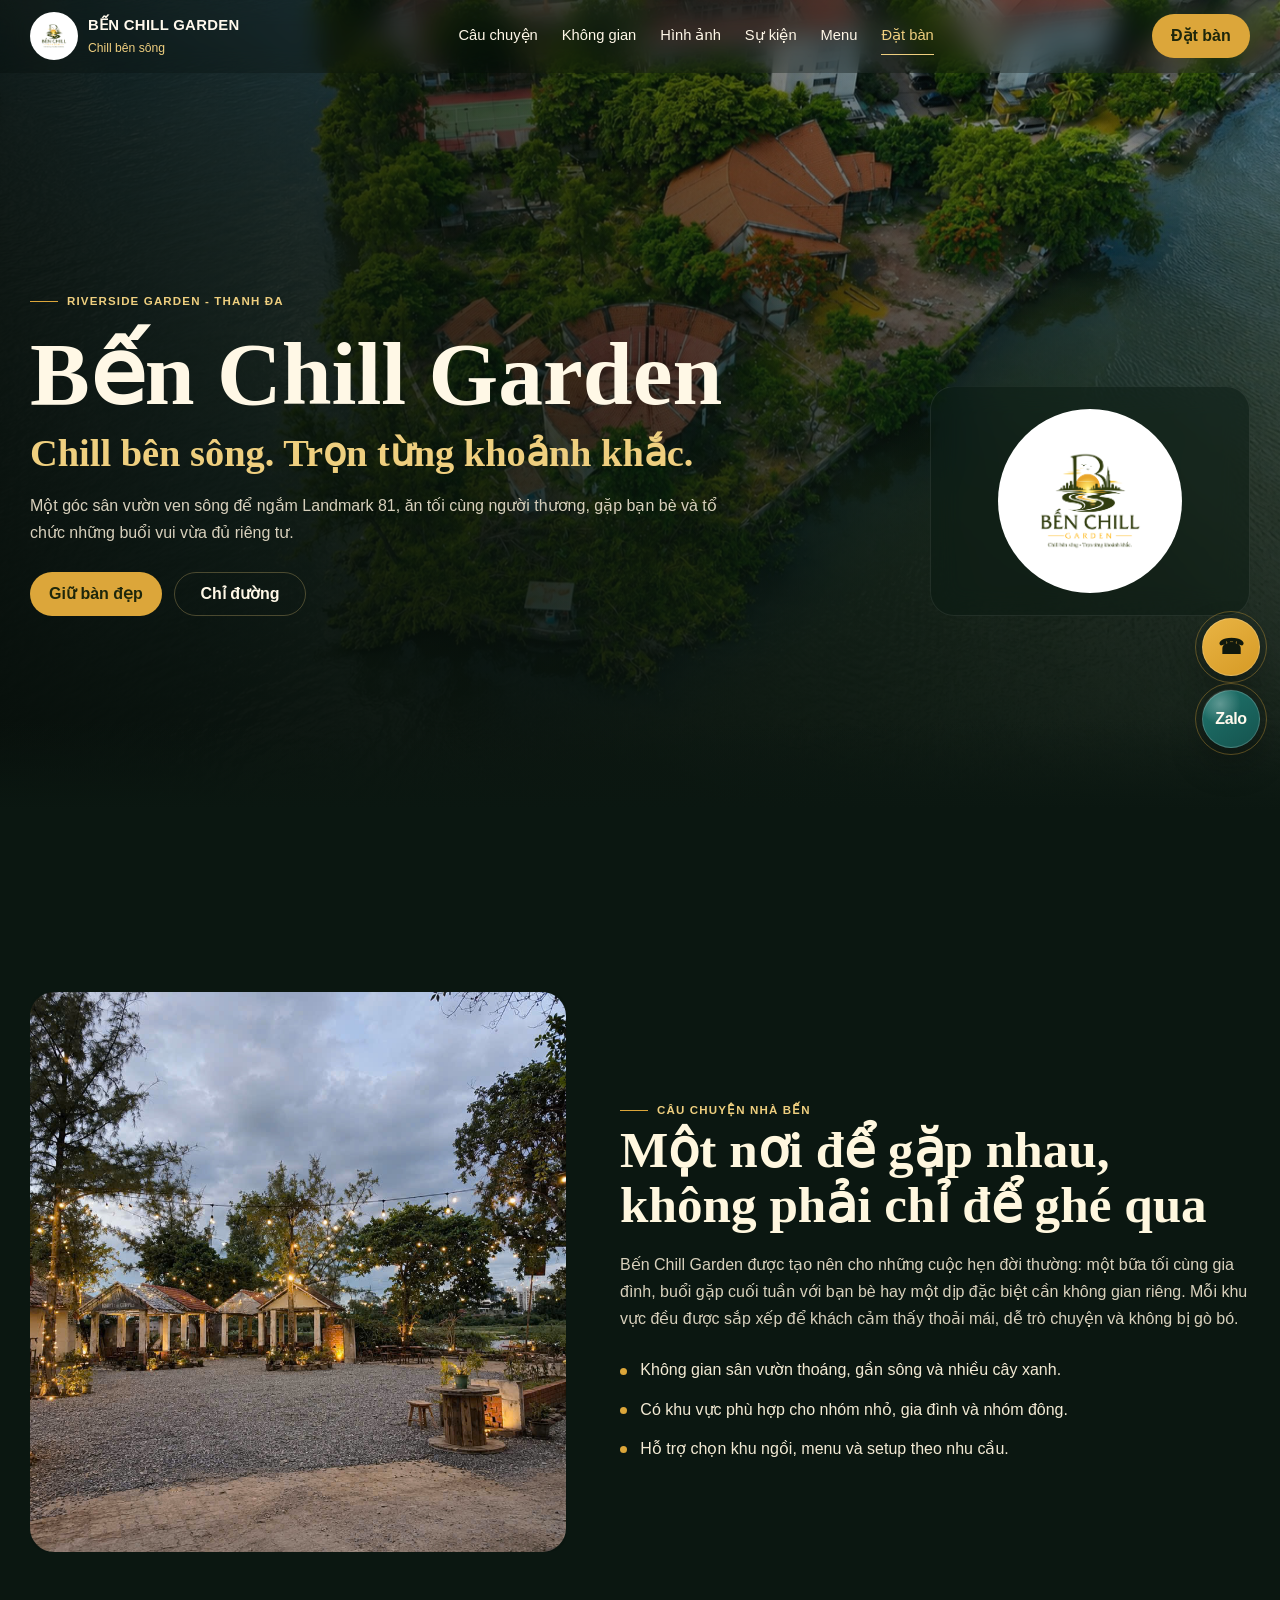
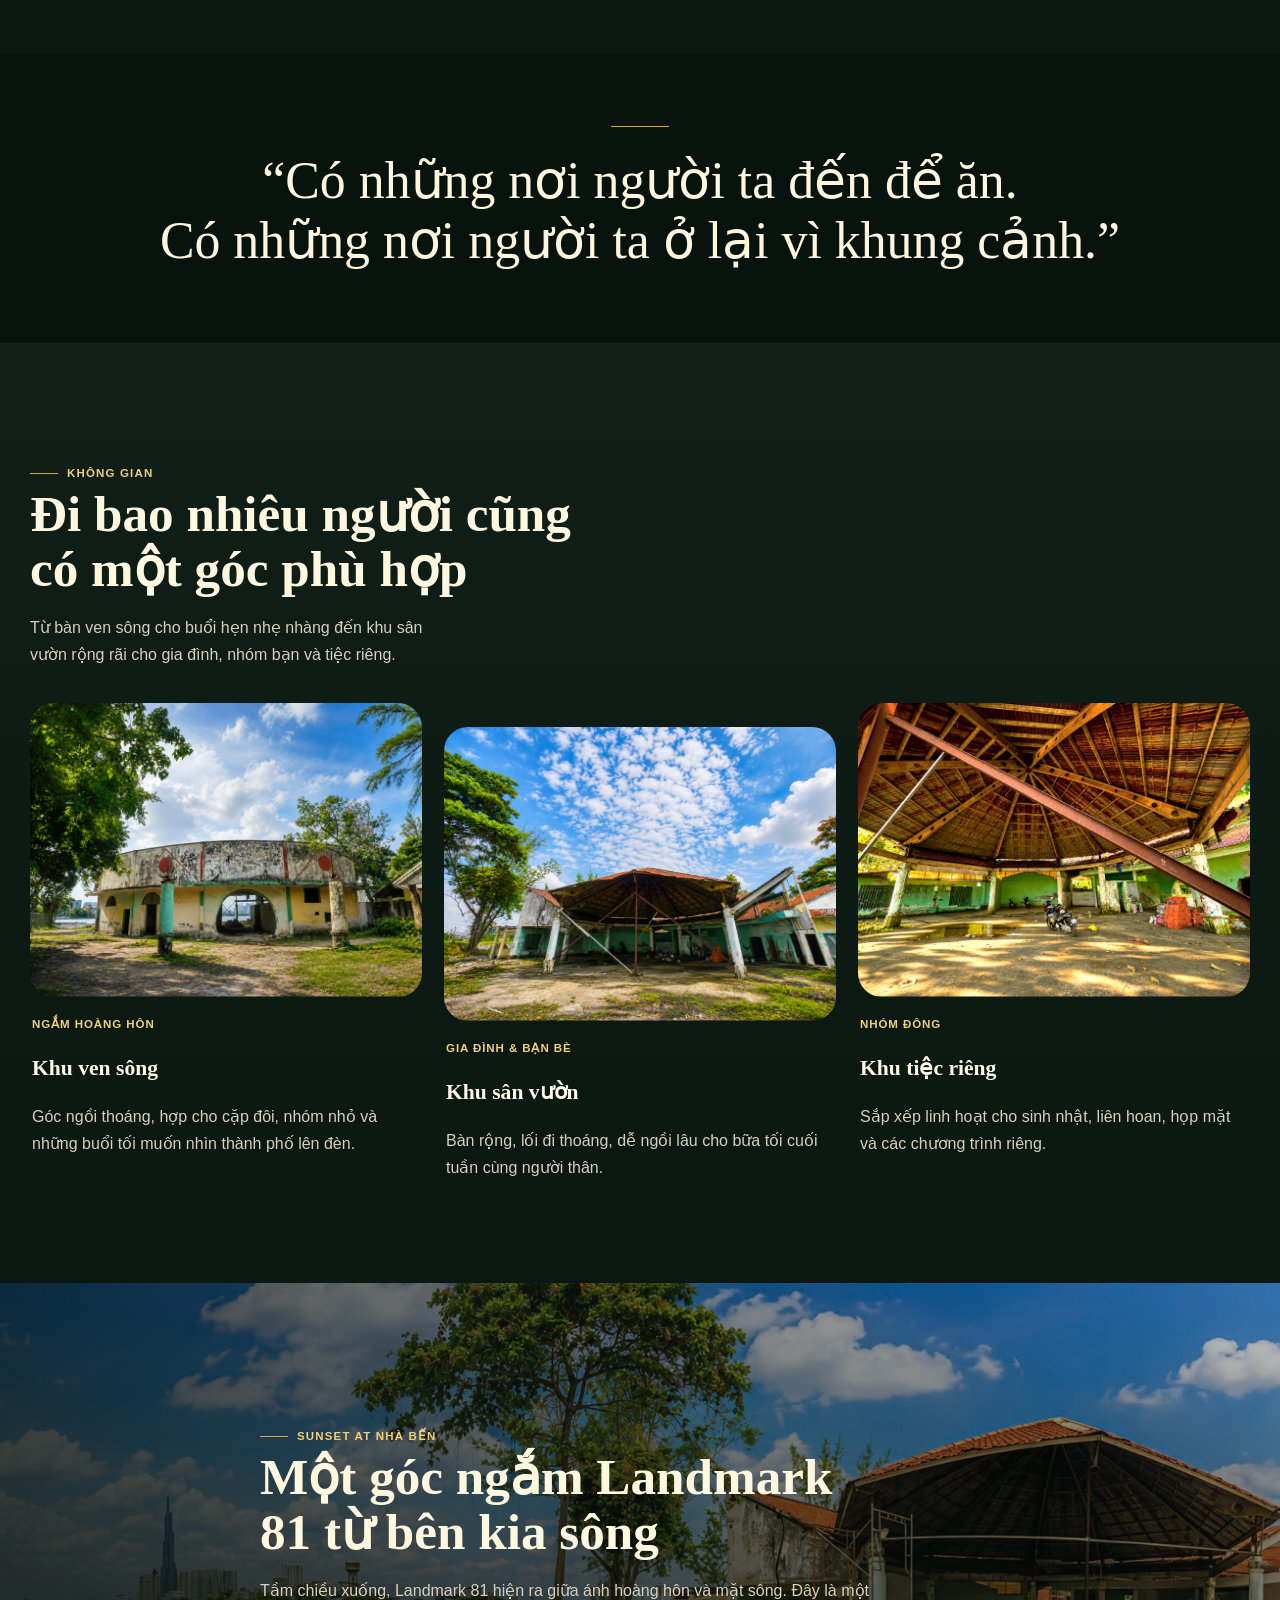
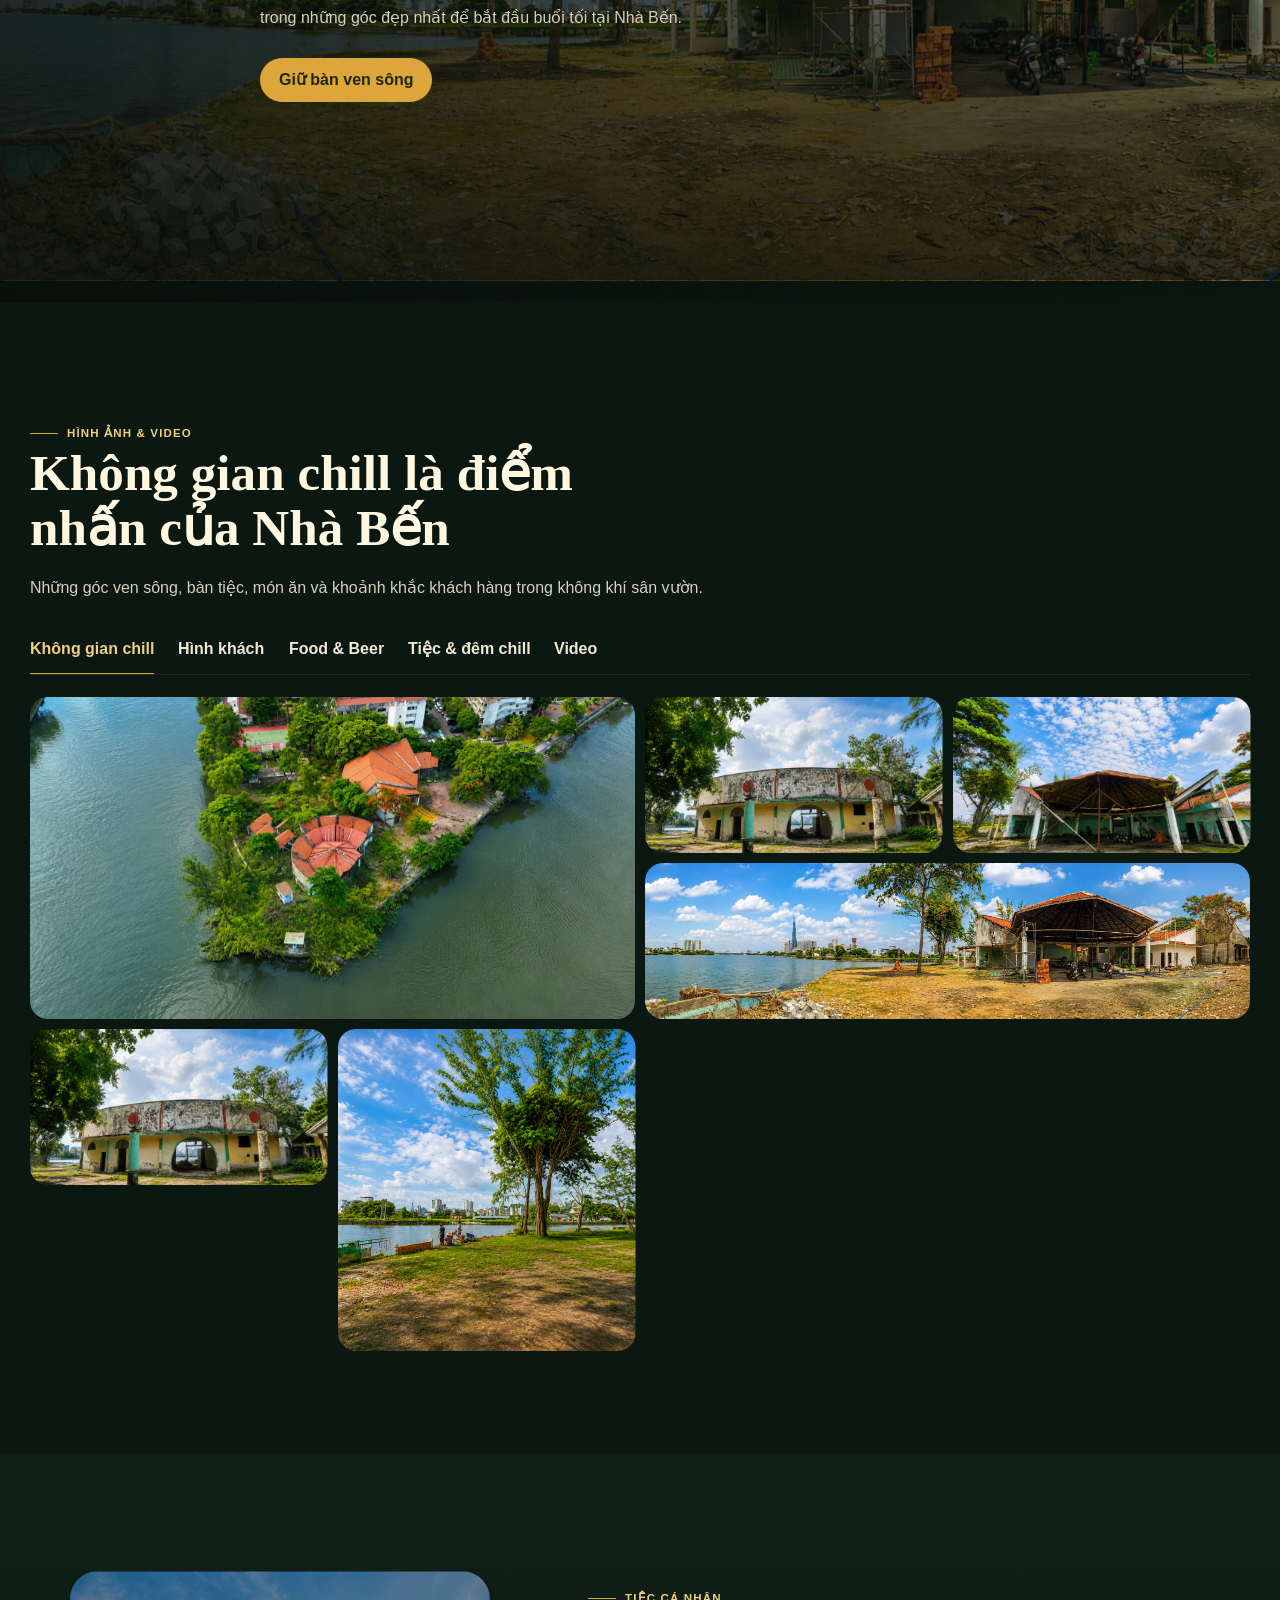
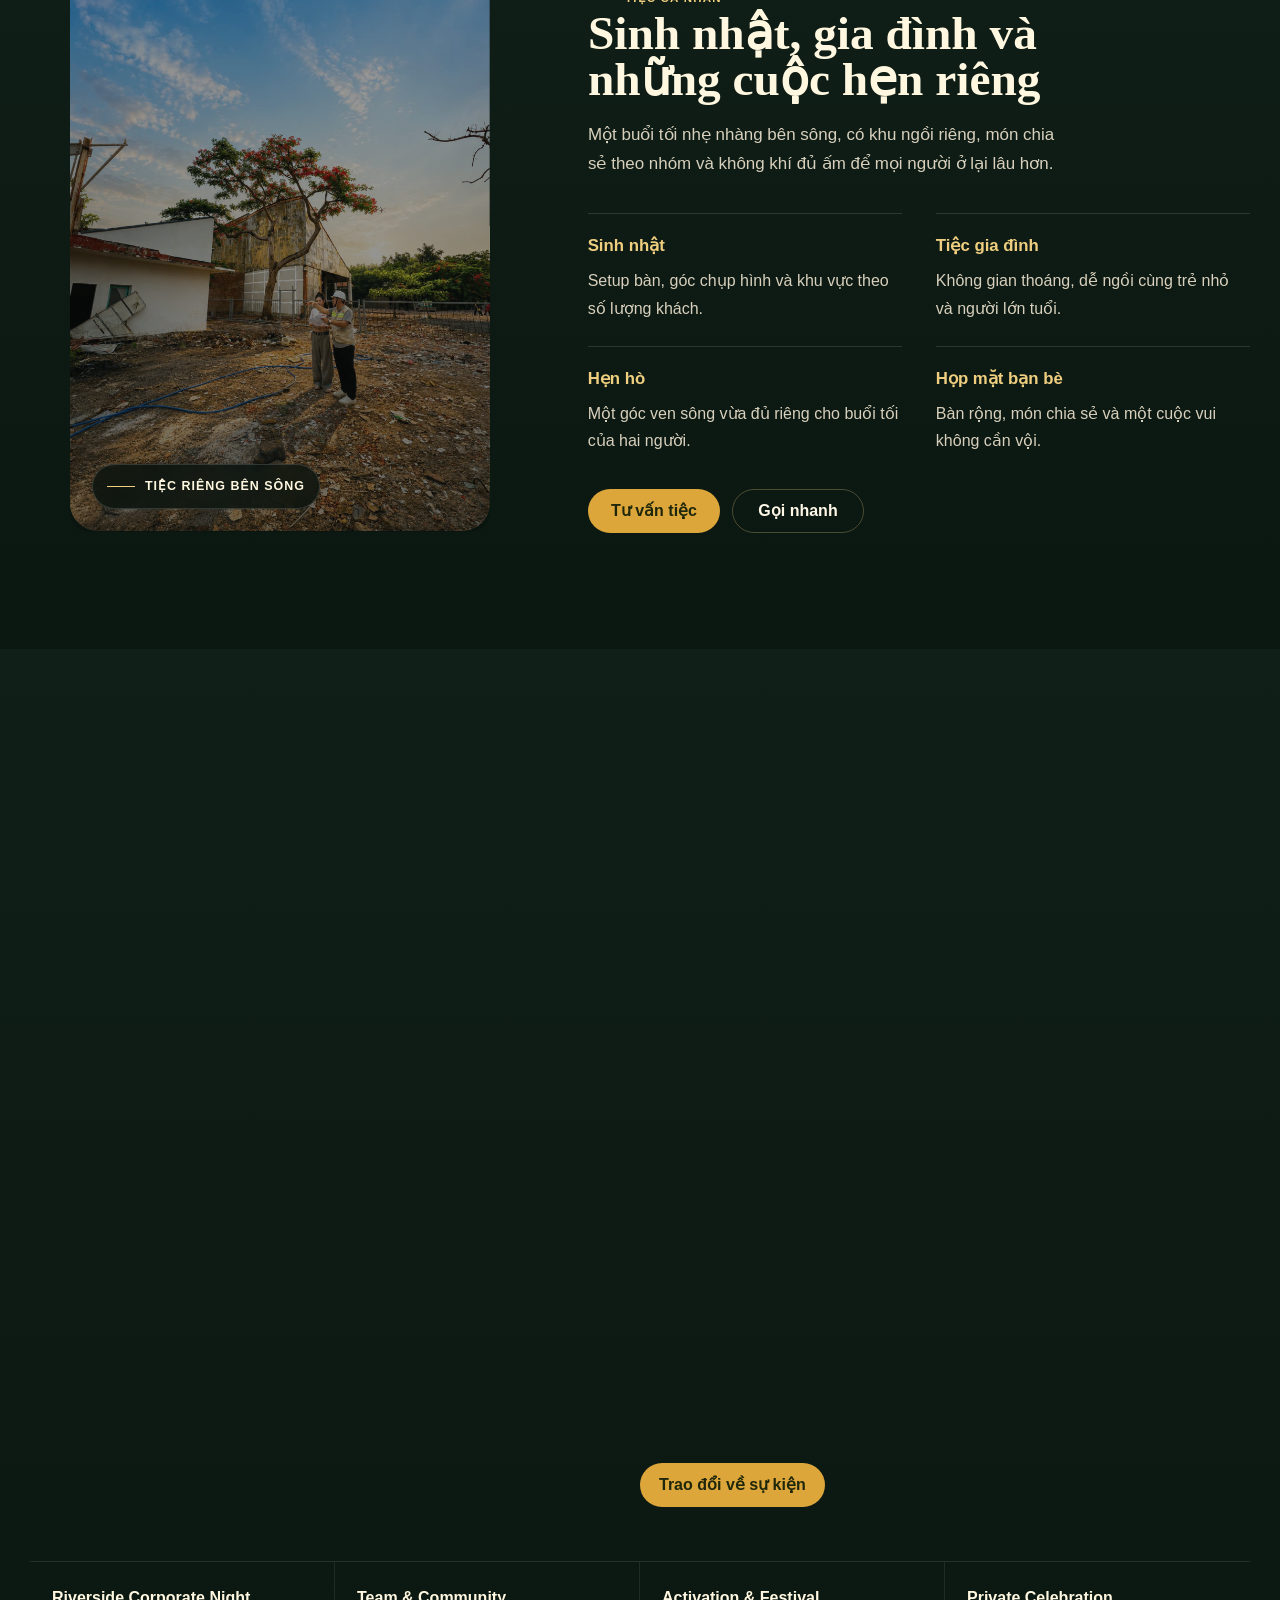
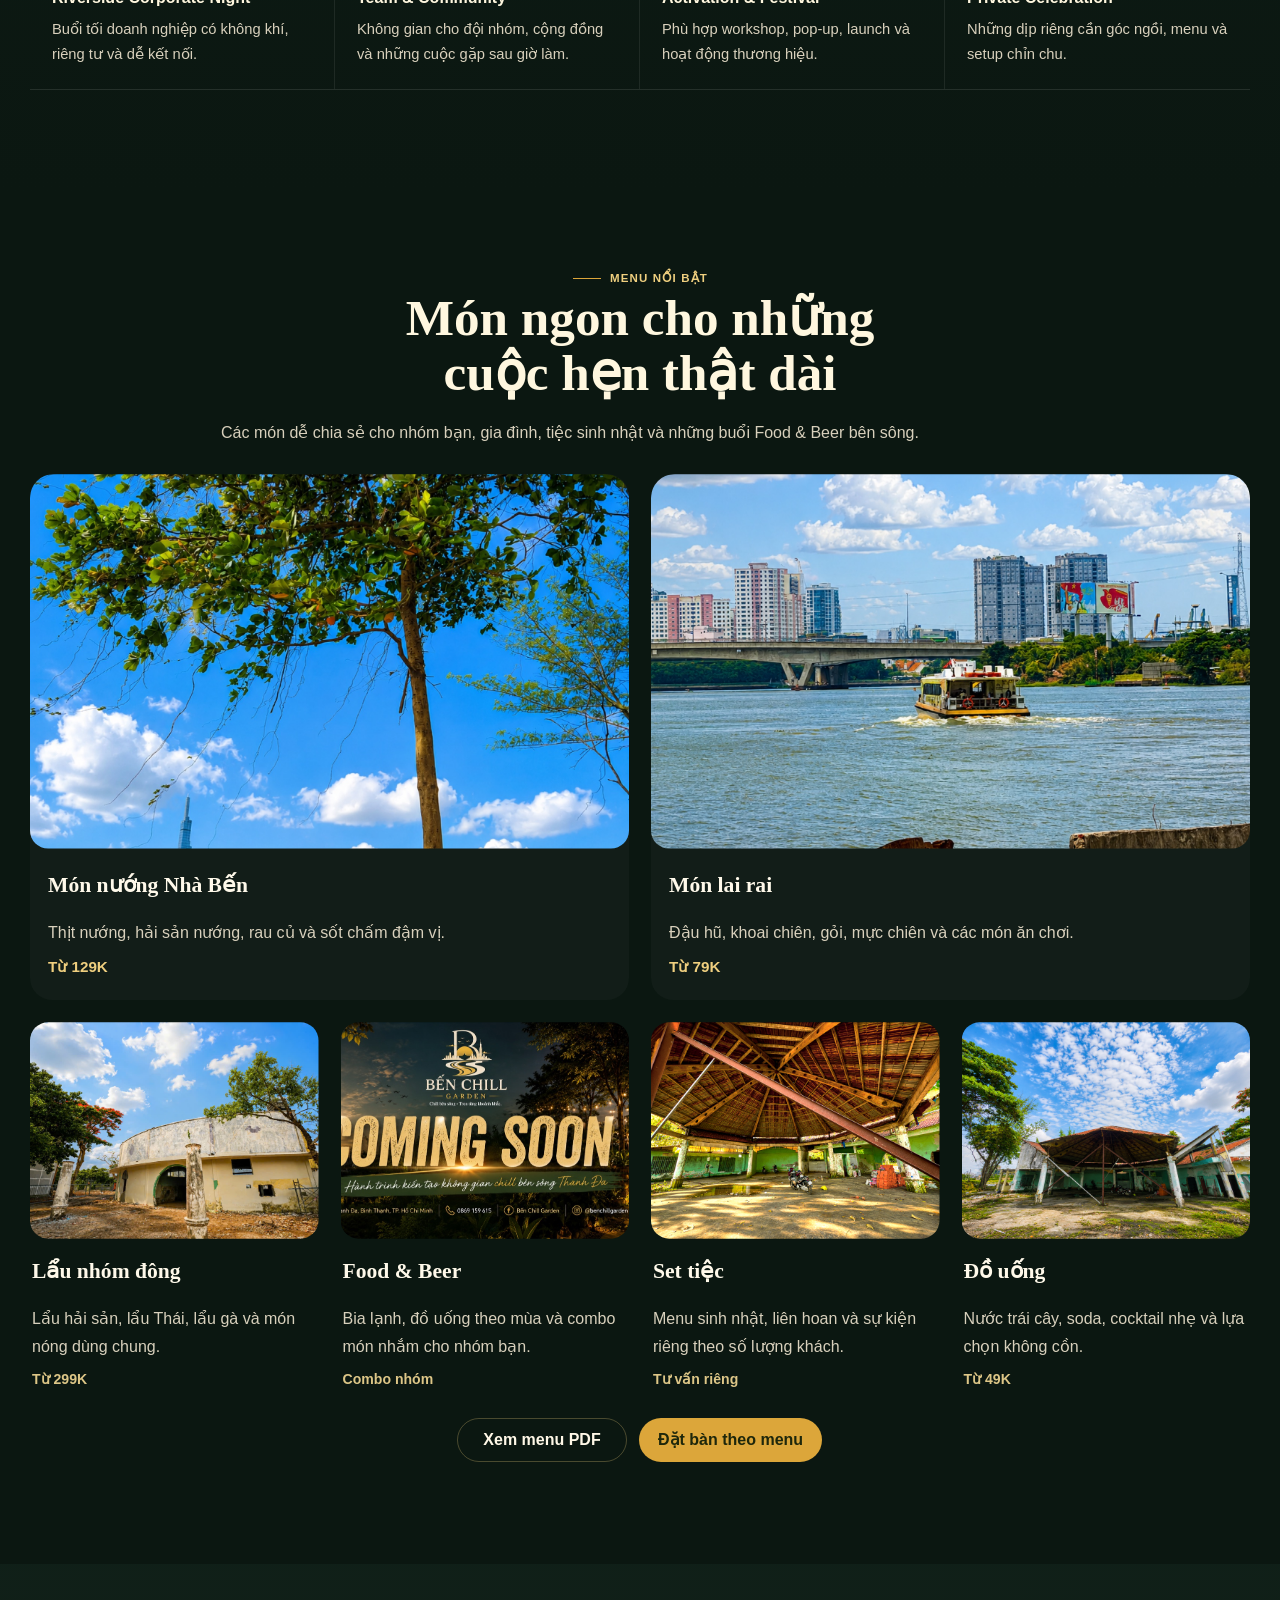
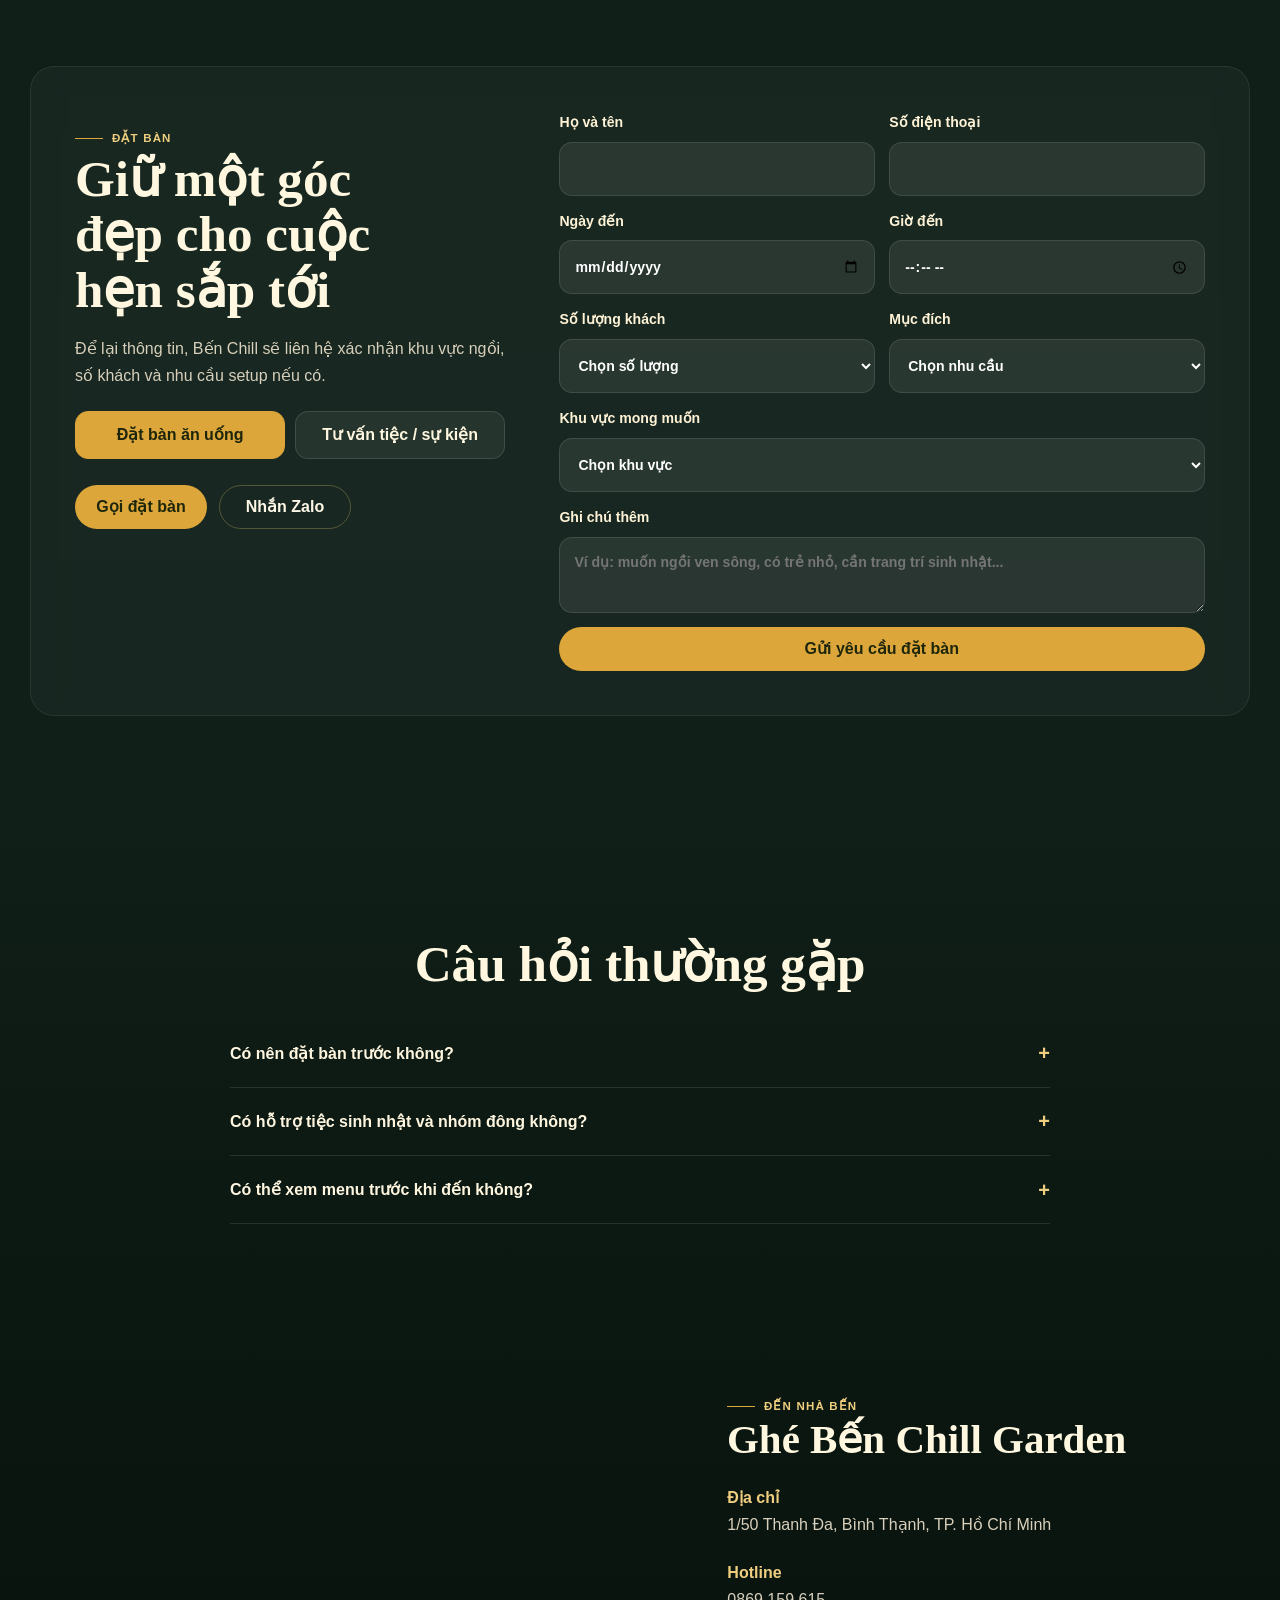
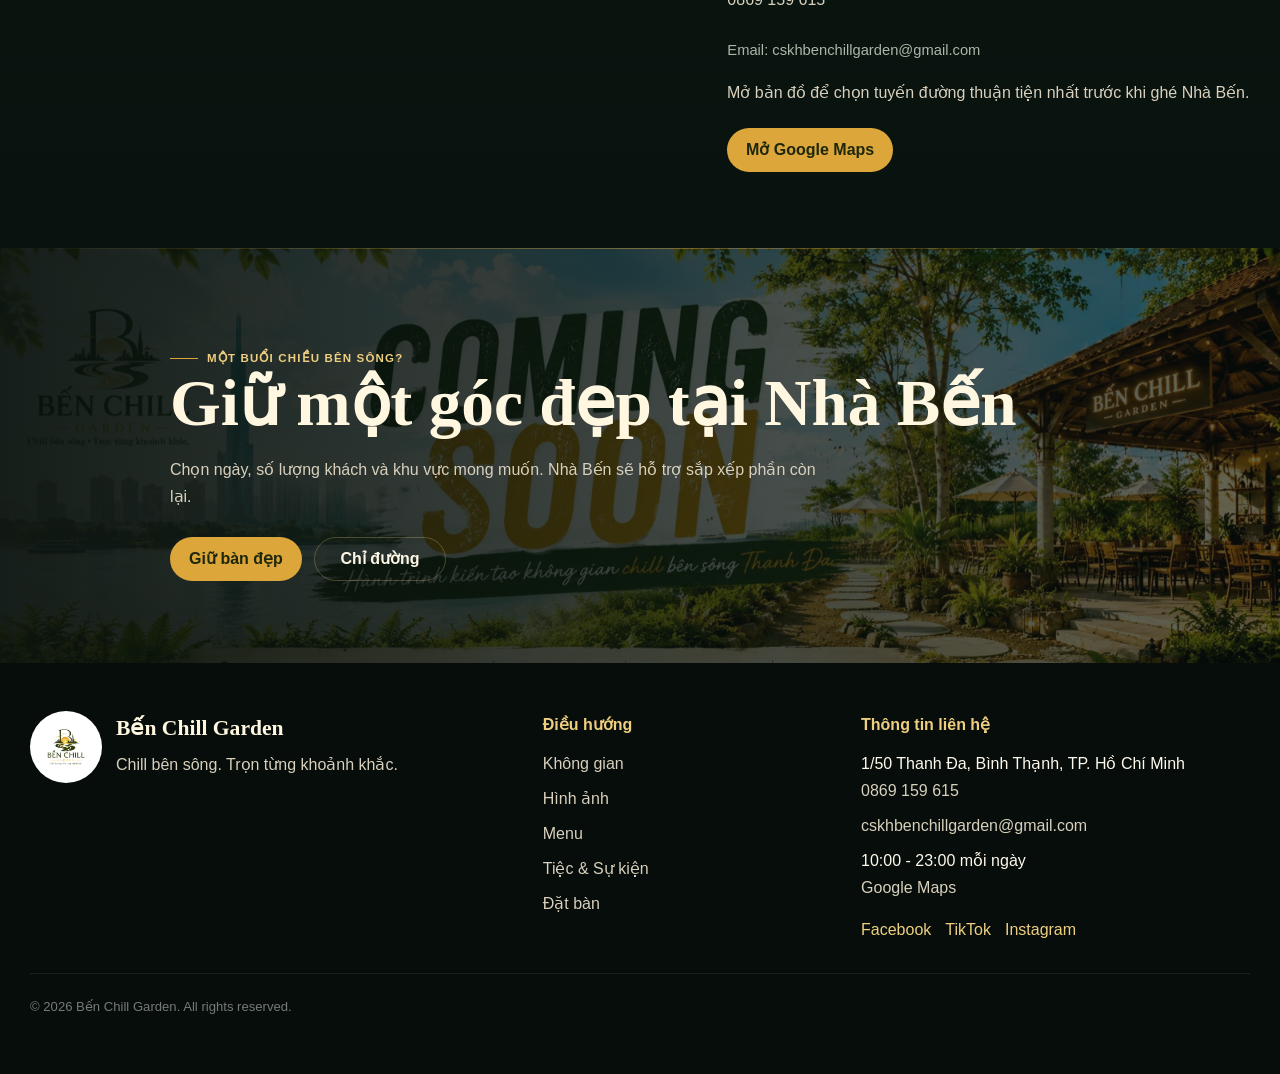
==== index.html @ bf1e0270 "Update index.html" ====
<!DOCTYPE html>
<html lang="vi">
<head>
  <meta charset="UTF-8" />
  <meta name="viewport" content="width=device-width, initial-scale=1.0" />
  <meta name="description" content="Bến Chill Garden - không gian sân vườn ven sông tại Thanh Đa, phù hợp hẹn hò, gia đình, sinh nhật, liên hoan và sự kiện riêng." />
  <title>Bến Chill Garden | Chill bên sông tại Thanh Đa</title>
  <link rel="icon" href="./ben-chill-logo.png" />
  <style>
    :root{
      --bg:#0c1712;--soft:#13241b;--deep:#08100c;--card:#17291f;--card2:#102018;
      --text:#fff9ec;--muted:#d8d0bc;--green:#243609;--gold:#e7ad32;--gold2:#f4d37a;
      --line:rgba(255,255,255,.14);--line2:rgba(244,211,122,.26);
      --shadow:0 18px 48px rgba(0,0,0,.24);--r-lg:24px;--r-md:18px;--r-sm:14px;--max:1180px
    }
    *{box-sizing:border-box}html{scroll-behavior:smooth}body{margin:0;background:var(--bg);color:var(--text);font-family:Arial,"Helvetica Neue",sans-serif;line-height:1.62;overflow-x:hidden;padding-bottom:0}
    img,video{display:block;max-width:100%;object-fit:cover}a{color:inherit;text-decoration:none}button,input,select,textarea{font:inherit}.container{width:min(var(--max),calc(100% - 40px));margin:auto}section{scroll-margin-top:88px}
    a:focus-visible,button:focus-visible,input:focus-visible,select:focus-visible,textarea:focus-visible,summary:focus-visible{outline:2px solid var(--gold2);outline-offset:3px}
    .nav{position:fixed;inset:0 0 auto;z-index:20;background:rgba(8,16,12,.42);backdrop-filter:blur(12px);border-bottom:1px solid transparent;transition:background .22s ease,border-color .22s ease,box-shadow .22s ease}
    .nav.scrolled{background:rgba(10,24,17,.9);border-color:rgba(255,255,255,.12);box-shadow:0 12px 34px rgba(0,0,0,.22)}
    .nav-inner{min-height:72px;display:grid;grid-template-columns:auto 1fr auto;align-items:center;gap:18px}.brand{display:flex;align-items:center;gap:10px;min-width:210px}.brand img{width:52px;height:52px;object-fit:contain;background:#fff;border-radius:50%;padding:4px}.brand strong,.brand small{display:block}.brand strong{text-transform:uppercase;letter-spacing:.02em;font-size:.93rem}.brand small{color:var(--gold2);font-size:.76rem}
    .links{display:flex;justify-content:center;gap:22px;font-size:.92rem}.links a{position:relative;color:#fff7e7;padding:8px 0}.links a:hover,.links a:focus-visible{color:var(--gold2)}.links a:after{content:"";position:absolute;left:0;right:0;bottom:2px;height:1px;background:var(--gold2);opacity:0;transform:scaleX(.5);transition:.18s}.links a:hover:after,.links a:focus-visible:after{opacity:1;transform:scaleX(1)}
    .actions{display:flex;align-items:center;gap:10px}.btn,.menu-btn{min-height:44px;border-radius:999px;border:1px solid transparent;padding:0 18px;display:inline-flex;align-items:center;justify-content:center;font-weight:800;cursor:pointer;transition:.18s}.btn:hover,.menu-btn:hover{transform:translateY(-1px)}.primary{background:var(--gold);color:#1e270b;box-shadow:0 10px 24px rgba(231,173,50,.18)}.secondary,.menu-btn{border-color:var(--line);background:rgba(255,255,255,.07);color:#fff8e7}.menu-btn{display:none}
    .hero{min-height:92vh;position:relative;display:grid;align-items:end;padding:132px 0 54px;isolation:isolate;overflow:hidden}.hero:before{content:"";position:absolute;inset:0;z-index:-2;background:linear-gradient(90deg,rgba(7,14,10,.9) 0%,rgba(7,14,10,.56) 44%,rgba(7,14,10,.2) 100%),linear-gradient(180deg,rgba(7,14,10,.14),rgba(12,23,18,.9)),url("./assets/hero-riverside.jpg") center/cover no-repeat}.hero:after{content:"";position:absolute;inset:auto 0 0;height:90px;background:linear-gradient(transparent,var(--bg));z-index:-1}
    .hero-grid{display:grid;grid-template-columns:minmax(0,1fr) 320px;gap:40px;align-items:end}.hero-copy{max-width:800px}.eyebrow{display:inline-flex;align-items:center;gap:9px;color:var(--gold2);font-size:.72rem;font-weight:900;letter-spacing:.1em;text-transform:uppercase}.eyebrow:before{content:"";width:28px;height:1px;background:var(--gold)}
    h1,h2{font-family:Georgia,"Times New Roman",serif;line-height:1.08;margin:0}h1{margin:14px 0 18px;color:#fff8e6}.brand-title{display:block;font-size:clamp(3rem,7vw,6.15rem)}.brand-message{display:block;margin-top:10px;max-width:720px;color:var(--gold2);font-size:clamp(1.45rem,3vw,2.9rem)}h2{margin:12px 0 18px;color:#fff7df;font-size:clamp(2rem,4vw,3.35rem)}h3{margin:0 0 8px;color:#fff9ea;font-size:1.2rem}.hero p,.lead,.copy p,.card p,.menu-card p,.booking p,.faq p,footer p,.event-feature p,.video-card p{color:var(--muted)}
    .hero p{max-width:620px}.hero-actions,.quick,.menu-actions{display:flex;flex-wrap:wrap;gap:12px;margin-top:26px}.hero-actions .btn,.quick .btn{min-width:132px}.hero-logo{border:1px solid var(--line);border-radius:var(--r-lg);background:rgba(10,27,18,.62);box-shadow:var(--shadow);backdrop-filter:blur(14px);padding:22px;display:grid;place-items:center}.hero-logo img{width:200px;height:200px;object-fit:contain;background:white;border-radius:50%;padding:10px}.scroll-cue{display:inline-flex;align-items:center;gap:8px;margin-top:32px;color:#f7e5b5;font-size:.82rem}.scroll-cue:after{content:"";width:8px;height:8px;border-right:1px solid currentColor;border-bottom:1px solid currentColor;transform:rotate(45deg);margin-top:-4px}
    .strip{border-block:1px solid var(--line);background:#0a130f}.strip-grid{display:grid;grid-template-columns:repeat(4,1fr)}.strip-grid div{min-height:88px;border-right:1px solid var(--line);display:grid;align-content:center;padding:16px 22px}.strip-grid div:first-child{border-left:1px solid var(--line)}.strip b{color:var(--gold2);font-size:.95rem}.strip span{display:block;color:var(--muted);font-size:.86rem;white-space:nowrap;overflow:hidden;text-overflow:ellipsis}
    .section{padding:92px 0}.soft{background:var(--soft)}.split,.booking-wrap,.contact-grid{display:grid;grid-template-columns:minmax(0,.92fr) minmax(0,1.08fr);gap:54px;align-items:center}.reverse{grid-template-columns:minmax(0,1.05fr) minmax(0,.95fr)}
    .main-photo,.event-img{width:100%;height:540px;border-radius:var(--r-lg);box-shadow:var(--shadow)}.image-stack{position:relative}.note{position:absolute;right:-24px;bottom:28px;width:min(340px,82%);border-radius:var(--r-md);background:#f7f1e2;color:#1f2b0a;padding:22px;box-shadow:0 16px 36px rgba(0,0,0,.2)}.note b{font-family:Georgia,"Times New Roman",serif;font-size:1.4rem}.note p{margin:8px 0 0;color:#3e432d;font-size:.93rem}
    .checks{display:grid;gap:12px;margin-top:24px}.checks span{border-left:3px solid var(--gold);padding-left:14px;color:#f3ead4}.head{max-width:840px;margin-bottom:34px}.center{text-align:center;margin-inline:auto}.center .eyebrow{justify-content:center}.grid{display:grid;grid-template-columns:repeat(3,1fr);gap:22px}.card,.menu-card{height:100%;display:flex;flex-direction:column;border:1px solid var(--line);border-radius:var(--r-lg);background:var(--card);overflow:hidden;transition:transform .18s ease,border-color .18s ease}.card:hover,.menu-card:hover{transform:translateY(-5px);border-color:rgba(244,211,122,.45)}.card img,.menu-card img{width:100%;aspect-ratio:4/3;height:auto}.card div,.menu-card div{padding:22px;display:flex;flex-direction:column;gap:8px;flex:1}.card p,.menu-card p{display:-webkit-box;-webkit-line-clamp:3;-webkit-box-orient:vertical;overflow:hidden;margin:0}
    .tag{align-self:flex-start;display:inline-flex;margin-bottom:2px;border:1px solid rgba(255,216,109,.26);border-radius:999px;padding:5px 9px;color:var(--gold2);background:rgba(255,216,109,.08);font-size:.72rem;font-weight:800}.menu-card strong{display:inline-flex;margin-top:auto;color:var(--gold2);font-size:1.02rem}
    .event-showcase{display:grid;grid-template-columns:1fr 1fr;gap:28px;align-items:stretch}.event-feature{position:relative;min-height:590px;border-radius:var(--r-lg);overflow:hidden;box-shadow:var(--shadow);background:var(--card)}.event-feature img{width:100%;height:100%}.event-copy{position:absolute;inset:auto 0 0;padding:34px;background:linear-gradient(transparent,rgba(6,13,9,.96));}.event-copy h2{font-size:clamp(2.05rem,3.6vw,3.8rem)}.event-options{display:grid;grid-template-columns:repeat(3,1fr);gap:14px}.event-tile{border:1px solid var(--line);border-radius:var(--r-md);background:rgba(255,255,255,.04);padding:18px}.event-tile b{color:var(--gold2);display:block;margin-bottom:8px}.event-tile p{margin:0;color:var(--muted);font-size:.92rem}
    .gallery-tabs{display:flex;gap:10px;flex-wrap:wrap;margin-bottom:22px}.tab-btn{border:1px solid var(--line);border-radius:999px;background:rgba(255,255,255,.06);color:#fff8e7;padding:10px 15px;font-weight:800;cursor:pointer;white-space:nowrap}.tab-btn.active{background:var(--gold);color:#1e270b;border-color:var(--gold)}.tab-panel{display:none}.tab-panel.active{display:block}.gallery{display:grid;grid-template-columns:1.15fr .75fr .75fr;grid-auto-rows:230px;gap:14px}.gallery img{width:100%;height:100%;border-radius:var(--r-md);aspect-ratio:4/3}.tall{grid-row:span 2}.wide{grid-column:span 2}.video-grid{display:grid;grid-template-columns:1.2fr .8fr;gap:14px}.video-card{position:relative;border-radius:var(--r-lg);overflow:hidden;min-height:320px;background:var(--card)}.video-card img{width:100%;height:100%;aspect-ratio:16/9}.play{position:absolute;inset:0;display:grid;place-items:center;background:linear-gradient(transparent,rgba(0,0,0,.42))}.play span{width:68px;height:68px;border-radius:50%;display:grid;place-items:center;background:rgba(231,173,50,.94);color:#17200b;font-weight:900}.video-card p{position:absolute;left:20px;right:20px;bottom:16px;margin:0;font-weight:800;color:#fff8e7}
    .booking-section{background:linear-gradient(rgba(12,23,18,.88),rgba(12,23,18,.92)),url("./assets/cover-night.jpg") center/cover fixed}.booking-wrap{align-items:start;border:1px solid var(--line);border-radius:var(--r-lg);background:rgba(14,31,22,.86);box-shadow:var(--shadow);padding:40px;backdrop-filter:blur(14px)}form{display:grid;grid-template-columns:repeat(2,1fr);gap:14px}label{display:grid;gap:7px;color:#fff3d7;font-size:.88rem;font-weight:800}input,select,textarea{width:100%;min-height:48px;border:1px solid var(--line);border-radius:var(--r-sm);background:rgba(255,255,255,.08);color:white;padding:13px 14px;outline:none}input:focus,select:focus,textarea:focus{border-color:var(--gold2);box-shadow:0 0 0 3px rgba(231,173,50,.14)}select option{color:#111}textarea{min-height:116px;resize:vertical}.full{grid-column:1/-1}.status{display:none;border:1px solid rgba(255,216,109,.32);border-radius:var(--r-md);background:rgba(255,216,109,.1);padding:14px;color:#fff2ca}
    .faq-section .head{max-width:850px;text-align:center;margin-inline:auto;margin-bottom:28px}.faq-list{max-width:850px;margin:auto;display:grid;gap:12px}details{border:1px solid var(--line);border-radius:var(--r-md);background:rgba(255,255,255,.05);padding:0;overflow:hidden}summary{cursor:pointer;color:#fff6df;font-weight:900;list-style:none;padding:18px 46px 18px 18px;position:relative}summary::-webkit-details-marker{display:none}summary:after{content:"+";position:absolute;right:18px;top:50%;transform:translateY(-50%);color:var(--gold2);font-size:1.25rem}details[open] summary:after{content:"−"}details p{margin:0;padding:0 18px 18px;color:var(--muted)}
    .contact-section{background:linear-gradient(180deg,var(--bg),#0a130f)}.contact-grid iframe{width:100%;min-height:420px;border:0;border-radius:var(--r-lg);filter:saturate(.88)}.contact-list{display:grid;gap:12px;margin-top:28px}.contact-list a,.info-box{border:1px solid var(--line);border-radius:var(--r-md);background:rgba(255,255,255,.05);padding:16px}.contact-list a:first-child{border-color:var(--line2);background:rgba(231,173,50,.1)}.contact-list b,.contact-list span,.info-box b,.info-box span{display:block}.contact-list b,.info-box b{color:var(--gold2)}.contact-list span,.info-box span{color:var(--muted);overflow-wrap:anywhere}.footer-info{display:grid;gap:10px;margin-top:18px}
    footer{border-top:1px solid var(--line);background:#08100c;padding:48px 0 100px}.footer-grid{display:grid;grid-template-columns:1.25fr .7fr 1fr;gap:36px}footer img{width:104px;height:104px;object-fit:contain;background:white;border-radius:50%;padding:8px;margin-bottom:14px}footer b,footer a{display:block}footer b{color:var(--gold2);margin-bottom:12px}footer a{color:var(--muted);margin-bottom:8px}.mobile-cta{display:none;position:fixed;z-index:30;left:12px;right:12px;bottom:calc(12px + env(safe-area-inset-bottom));border:1px solid var(--line);border-radius:18px;background:rgba(8,16,12,.94);backdrop-filter:blur(16px);padding:8px;grid-template-columns:repeat(3,1fr);gap:8px}.mobile-cta a{min-height:46px;border-radius:14px;display:grid;place-items:center;background:rgba(255,255,255,.08);font-weight:900}.mobile-cta a:last-child{background:var(--gold);color:#1e270b}
    @media(max-width:1100px){.event-showcase{grid-template-columns:1fr}.event-options{grid-template-columns:repeat(2,1fr)}}
    @media(max-width:980px){.nav-inner{grid-template-columns:auto auto}.links{position:absolute;top:76px;left:20px;right:20px;display:none;flex-direction:column;gap:0;border:1px solid var(--line);border-radius:var(--r-md);background:#102018;padding:10px;box-shadow:var(--shadow)}.links.open{display:flex}.links a{padding:13px}.menu-btn{display:inline-flex}.hero-grid,.split,.reverse,.booking-wrap,.contact-grid,.footer-grid,.video-grid{grid-template-columns:1fr}.strip-grid,.grid{grid-template-columns:repeat(2,1fr)}.hero-logo{max-width:360px}.main-photo,.event-img{height:460px}.note{right:0}.event-feature{min-height:560px}.gallery-tabs{overflow-x:auto;flex-wrap:nowrap;padding-bottom:8px;scrollbar-width:none}.gallery-tabs::-webkit-scrollbar{display:none}}
    @media(max-width:680px){body{padding-bottom:86px}.container{width:min(100% - 26px,var(--max))}.brand{min-width:0}.brand img{width:46px;height:46px}.brand strong{max-width:150px;font-size:.78rem}.brand small{font-size:.7rem}.nav-inner{min-height:64px}.nav-cta{display:none}.links{top:66px;left:13px;right:13px}.hero{min-height:88vh;padding:108px 0 42px}.brand-title{font-size:clamp(3rem,17vw,4.2rem)}.brand-message{font-size:clamp(1.35rem,8vw,2rem)}.hero-logo{padding:16px}.hero-logo img{width:140px;height:140px}.strip-grid{grid-template-columns:repeat(2,1fr)}.strip-grid div,.strip-grid div:first-child{min-height:84px;border-left:0;border-right:0;border-bottom:1px solid var(--line);padding:14px}.strip span{white-space:normal}.grid,form,.event-options{grid-template-columns:1fr}.section{padding:72px 0}.main-photo,.event-img{height:390px}.note{position:relative;right:auto;bottom:auto;width:calc(100% - 22px);margin:-54px auto 0}.gallery{grid-template-columns:1fr 1fr;grid-auto-rows:165px}.tall{grid-row:span 1}.wide{grid-column:span 2}.booking-section{background-attachment:scroll}.booking-wrap{padding:22px}.full{grid-column:auto}.menu-actions .btn{width:100%}.contact-grid iframe{min-height:330px}.mobile-cta{display:grid}footer{padding-bottom:128px}}
    :root{--bg:#0b1711;--soft:#101f18;--card:transparent;--gold:#dca63a;--gold2:#efcf7f;--line:rgba(255,255,255,.1);--shadow:0 12px 32px rgba(0,0,0,.16);--r-lg:24px;--r-md:16px;--r-sm:13px;--max:1220px}
    body{font-size:16px;line-height:1.7}.container{width:min(var(--max),calc(100% - 44px))}.section{padding:102px 0}.soft{background:linear-gradient(180deg,var(--soft),var(--bg))}
    .nav{background:rgba(6,13,9,.28)}.nav.scrolled{background:rgba(8,20,14,.9);border-color:rgba(255,255,255,.1);box-shadow:0 10px 28px rgba(0,0,0,.18)}.brand img{width:48px;height:48px}.links{gap:24px}.primary{background:var(--gold);box-shadow:none}.secondary,.menu-btn{background:transparent;border-color:rgba(239,207,127,.28)}
    .hero{min-height:90vh;padding-bottom:42px}.hero:before{background:linear-gradient(90deg,rgba(6,13,9,.9) 0%,rgba(6,13,9,.58) 44%,rgba(6,13,9,.18) 100%),linear-gradient(180deg,rgba(6,13,9,.06),rgba(11,23,17,.86)),url("./assets/hero-riverside.jpg") center/cover no-repeat}.hero-logo{border-color:rgba(255,255,255,.08);background:rgba(10,27,18,.48);box-shadow:none}.hero-logo img{width:184px;height:184px}.eyebrow{letter-spacing:.1em}.brand-title{font-size:clamp(3rem,7vw,6rem)}.brand-message{font-size:clamp(1.45rem,3vw,2.75rem);max-width:700px}.hero p,.lead{max-width:700px}
    .strip{background:rgba(255,255,255,.015)}.strip-grid div{min-height:78px;border-color:rgba(255,255,255,.08);padding:14px 22px}.strip b{color:#fff3d8;font-size:.92rem}.strip span{color:#aeb5a8}
    .main-photo{height:560px}.note{display:none}.checks span{border-left:0;position:relative;padding-left:20px}.checks span:before{content:"";position:absolute;left:0;top:.72em;width:7px;height:7px;border-radius:50%;background:var(--gold)}
    .card,.menu-card{border:0;background:transparent;box-shadow:none;border-radius:0}.card img{border-radius:var(--r-lg);aspect-ratio:4/3}.card:nth-child(2){padding-top:24px}.card div{padding:18px 2px 0}.card h3,.menu-card h3{font-family:Georgia,"Times New Roman",serif;font-size:1.35rem}.tag{border:0;background:transparent;padding:0;margin-bottom:8px;letter-spacing:.08em;text-transform:uppercase;font-size:.72rem}
    .gallery-tabs{gap:24px;border-bottom:1px solid rgba(255,255,255,.08)}.tab-btn{border:0;border-radius:0;background:transparent;color:#f1e8d6;padding:0 0 12px;position:relative}.tab-btn:after{content:"";position:absolute;left:0;right:0;bottom:-1px;height:2px;background:var(--gold);opacity:0;transform:scaleX(.5);transition:.18s}.tab-btn.active{background:transparent;color:var(--gold2);border-color:transparent}.tab-btn.active:after{opacity:1;transform:scaleX(1)}.gallery{gap:10px}.gallery img{border-radius:var(--r-md)}.play span{background:rgba(255,255,255,.16);border:1px solid rgba(255,255,255,.34);backdrop-filter:blur(8px);color:transparent;font-size:0}.play span:before{content:"";border-left:16px solid #fff;border-top:10px solid transparent;border-bottom:10px solid transparent;margin-left:4px}
    .event-showcase{grid-template-columns:.95fr 1.05fr;gap:48px;align-items:start}.event-feature{box-shadow:none}.event-options{gap:22px 24px}.event-tile{border:0;border-bottom:1px solid rgba(255,255,255,.1);border-radius:0;background:transparent;padding:0 0 18px}
    .menu-card{background:rgba(255,255,255,.025);border-radius:var(--r-lg);overflow:hidden}.menu-card img{border-radius:var(--r-lg) var(--r-lg) 0 0;aspect-ratio:5/4}.menu-card div{padding:18px 18px 20px}.menu-card strong{font-size:.95rem}.menu-actions{justify-content:center}.menu-actions .btn{min-width:170px}
    .booking-section{background:linear-gradient(rgba(16,32,25,.92),rgba(16,32,25,.94)),url("./assets/cover-night.jpg") center/cover fixed}.booking-wrap{grid-template-columns:minmax(0,.4fr) minmax(0,.6fr);border-color:rgba(255,255,255,.08);background:rgba(255,255,255,.035);box-shadow:none;padding:44px}.booking-wrap input,.booking-wrap select,.booking-wrap textarea{min-height:54px;border-color:rgba(255,255,255,.11);background:rgba(255,255,255,.075)}.status{border:0;border-left:3px solid var(--gold);border-radius:0;background:rgba(255,255,255,.06);margin-top:16px}
    .faq-section{padding:78px 0}.faq-list{max-width:820px;gap:0}.faq-list details{border:0;border-bottom:1px solid rgba(255,255,255,.11);border-radius:0;background:transparent}.faq-list summary{padding:20px 42px 20px 0}.faq-list summary:after{right:0}.faq-list p{padding:0 0 20px}
    .contact-section{background:linear-gradient(180deg,var(--bg),#09120e)}.contact-grid{grid-template-columns:1.05fr .95fr}.contact-grid iframe{border-radius:var(--r-lg);min-height:430px}.contact-list a,.info-box{border:0;background:transparent;padding:0}.contact-list a:first-child{border:0;background:transparent}.contact-list{gap:12px}.map-button{margin-top:12px}.email-note{color:#aeb5a8;font-size:.92rem;overflow-wrap:anywhere}
    .closing-cta{--closing-bg:url("./assets/cover-event.jpg");position:relative;isolation:isolate;overflow:hidden;background:#07100c;padding:82px 0}.closing-cta:before{content:"";position:absolute;inset:0;z-index:-2;background:linear-gradient(90deg,rgba(7,16,12,.94),rgba(7,16,12,.62)),var(--closing-bg) center/cover no-repeat}.closing-cta:after{content:"";position:absolute;left:0;right:0;top:0;height:1px;background:linear-gradient(90deg,transparent,var(--gold),transparent);opacity:.45}.closing-inner{max-width:780px}.closing-inner p{color:var(--muted);max-width:620px}
    footer{background:#060d0a;padding:58px 0 34px;border-top:0}.footer-grid{grid-template-columns:1.2fr .7fr 1fr;gap:46px;padding-bottom:34px}.footer-brand strong{font-family:Georgia,"Times New Roman",serif;font-size:1.35rem;color:#fff7df;display:block;margin-bottom:6px}footer img{width:64px;height:64px;padding:5px}footer .info-box{padding:0}.copyright{border-top:1px solid rgba(255,255,255,.08);padding-top:18px;color:rgba(255,255,255,.45);font-size:.82rem}
    @media(prefers-reduced-motion:reduce){*,*:before,*:after{scroll-behavior:auto!important;transition:none!important;animation:none!important}}
    @media(max-width:1100px){.event-showcase{grid-template-columns:1fr}.event-options{grid-template-columns:repeat(2,1fr)}}
    @media(max-width:980px){.hero-grid,.split,.booking-wrap,.contact-grid,.footer-grid,.video-grid{grid-template-columns:1fr}.contact-grid iframe{order:-1}.event-showcase{grid-template-columns:1fr}.event-options{grid-template-columns:repeat(2,1fr)}}
    @media(max-width:680px){.section{padding:70px 0}.container{width:min(100% - 26px,var(--max))}.main-photo{height:390px}.card:nth-child(2){padding-top:0}.event-options{grid-template-columns:1fr}.event-copy{padding:24px}.booking-wrap{padding:24px}.booking-section{background-attachment:scroll}.menu-actions .btn,.closing-inner .btn{width:100%}.footer-grid{grid-template-columns:1fr;gap:28px}footer{padding-bottom:126px}.mobile-cta{display:grid}}
    .reveal{opacity:0;transform:translateY(18px);transition:opacity .52s cubic-bezier(.2,.7,.2,1),transform .52s cubic-bezier(.2,.7,.2,1)}.reveal.visible{opacity:1;transform:none}.links a.active{color:var(--gold2)}.links a.active:after{opacity:1;transform:scaleX(1)}
    .positioning{background:linear-gradient(180deg,var(--bg),rgba(16,31,24,.8))}.positioning-grid{display:grid;grid-template-columns:.85fr 1.15fr;gap:58px;align-items:start}.positioning-copy p{max-width:720px}.values{display:grid;gap:22px}.value-row{display:grid;grid-template-columns:56px 1fr;gap:18px;border-top:1px solid rgba(255,255,255,.1);padding-top:20px}.value-row span{font-family:Georgia,"Times New Roman",serif;color:var(--gold2);font-size:1.35rem}.value-row b{display:block;color:#fff7df;margin-bottom:4px}.value-row p{margin:0;color:var(--muted)}
    .quote-section{padding:96px 0;text-align:center;background:#08130e}.quote-section p{max-width:850px;margin:0 auto;color:#fff6df;font-family:Georgia,"Times New Roman",serif;font-size:clamp(2rem,4vw,4rem);line-height:1.18}.quote-section p:before{content:"";display:block;width:74px;height:1px;margin:0 auto 32px;background:var(--gold)}
    .sunset-section{position:relative;min-height:620px;display:grid;align-items:end;isolation:isolate;overflow:hidden}.sunset-section:before{content:"";position:absolute;inset:0;z-index:-2;background:linear-gradient(180deg,rgba(7,14,10,.1),rgba(7,14,10,.78)),linear-gradient(90deg,rgba(7,14,10,.72),rgba(7,14,10,.12)),url("./assets/pano-01.jpg") center/cover no-repeat;background-position:center calc(50% + var(--sunset-shift,0px))}.sunset-content{max-width:760px;padding:0 0 76px}.sunset-content p{max-width:620px;color:var(--muted)}
    .personal-events .event-options{grid-template-columns:repeat(2,1fr)}.personal-events .event-tile:nth-child(2){display:none}.personal-wrap{display:grid;grid-template-columns:.86fr 1.14fr;gap:58px;align-items:center}.personal-media{position:relative;min-height:560px;border-radius:28px;overflow:hidden;background:rgba(255,255,255,.04);box-shadow:0 28px 90px rgba(0,0,0,.3)}.personal-media img{width:100%;height:100%;position:absolute;inset:0;object-fit:cover;filter:saturate(.92) contrast(.94) brightness(.78)}.personal-media:after{content:"";position:absolute;inset:0;background:linear-gradient(180deg,rgba(6,13,9,.04),rgba(6,13,9,.42))}.personal-badge{position:absolute;z-index:1;left:22px;bottom:22px;display:inline-flex;align-items:center;gap:10px;padding:11px 14px;border-radius:999px;background:rgba(8,19,13,.78);border:1px solid rgba(255,255,255,.14);color:#fff7df;font-size:.78rem;font-weight:800;text-transform:uppercase;letter-spacing:.08em;backdrop-filter:blur(10px)}.personal-badge:before{content:"";width:28px;height:1px;background:var(--gold2)}.personal-copy{max-width:720px}.personal-copy h2{font-size:clamp(2.15rem,3.7vw,4rem);line-height:.98;margin:12px 0 18px;max-width:670px}.personal-lead{max-width:610px;color:var(--muted);font-size:1.06rem}.personal-list{display:grid;grid-template-columns:repeat(2,minmax(0,1fr));gap:24px 34px;margin-top:34px}.personal-item{border-top:1px solid rgba(255,255,255,.12);padding-top:18px}.personal-item b{display:block;color:var(--gold2);font-size:1.05rem}.personal-item p{margin:7px 0 0;color:var(--muted)}.personal-copy .hero-actions{margin-top:34px}.b2b-section{background:linear-gradient(180deg,var(--soft),var(--bg))}.b2b-grid{display:grid;grid-template-columns:.95fr 1.05fr;gap:58px;align-items:center}.b2b-image img{width:100%;height:560px;border-radius:var(--r-lg)}.b2b-list{display:grid;gap:20px;margin-top:28px}.b2b-item{border-top:1px solid rgba(255,255,255,.1);padding-top:18px}.b2b-item b{display:block;color:var(--gold2);font-size:1.05rem}.b2b-item p{margin:5px 0 0;color:var(--muted)}.format-strip{display:grid;grid-template-columns:repeat(4,1fr);gap:0;margin-top:54px;border-block:1px solid rgba(255,255,255,.1)}.format-strip div{padding:22px;border-right:1px solid rgba(255,255,255,.08)}.format-strip div:last-child{border-right:0}.format-strip b{display:block;color:#fff7df}.format-strip p{margin:6px 0 0;color:var(--muted);font-size:.92rem}
    .social-proof[data-visible="false"]{display:none}.booking-mode{display:grid;grid-template-columns:1fr 1fr;gap:10px;margin:22px 0}.mode-btn{min-height:48px;border:1px solid rgba(255,255,255,.12);border-radius:var(--r-sm);background:rgba(255,255,255,.06);color:#fff7df;font-weight:800;cursor:pointer}.mode-btn.active{background:var(--gold);color:#1d250b;border-color:var(--gold)}.event-fields[hidden]{display:none}.submit-loading{opacity:.72;pointer-events:none}.form-error{display:none;color:#ffd3c7;margin-top:12px}.form-error.show{display:block}.success-actions{display:none;margin-top:12px}.success-actions.show{display:flex}
    .lightbox{position:fixed;inset:0;z-index:80;display:none;align-items:center;justify-content:center;background:rgba(0,0,0,.86);padding:22px}.lightbox.open{display:flex}.lightbox img{max-width:min(1120px,100%);max-height:82vh;border-radius:16px}.lightbox-caption{position:absolute;left:24px;right:24px;bottom:18px;color:#fff;text-align:center}.lightbox button{position:absolute;border:1px solid rgba(255,255,255,.2);background:rgba(255,255,255,.12);color:white;border-radius:999px;min-width:44px;min-height:44px;cursor:pointer}.lightbox-close{right:18px;top:18px}.lightbox-prev{left:18px}.lightbox-next{right:18px}.video-modal{z-index:90;background:rgba(0,0,0,.92);padding:64px 22px 72px}.video-modal-frame{width:min(1180px,92vw);max-height:76vh;display:grid;place-items:center}.video-modal-frame iframe,.video-modal-frame video{width:100%;aspect-ratio:16/9;max-height:76vh;border:0;border-radius:18px;background:#000;box-shadow:0 28px 90px rgba(0,0,0,.45)}.video-modal .lightbox-caption{bottom:24px;font-weight:800;color:#fff8e7}.video-modal .lightbox-close{z-index:2}
    .back-top{position:fixed;right:18px;bottom:92px;z-index:28;width:44px;height:44px;border-radius:50%;border:1px solid rgba(255,255,255,.14);background:rgba(8,16,12,.82);color:#fff;display:none;place-items:center;cursor:pointer}.back-top.show{display:grid}
    .social-links{display:flex;gap:14px;flex-wrap:wrap;margin-top:14px}.social-links[data-visible="false"]{display:none}.social-links a,.social-links span{color:var(--gold2);margin:0}
    .floating-contact{position:fixed;right:18px;bottom:150px;z-index:32;display:grid;gap:10px}.floating-contact a{width:50px;height:50px;border-radius:50%;display:grid;place-items:center;border:1px solid rgba(255,255,255,.16);background:rgba(8,16,12,.86);backdrop-filter:blur(14px);color:#fff7df;font-weight:900;box-shadow:0 14px 28px rgba(0,0,0,.22);position:relative}.floating-contact a:before,.mobile-cta a.pulse-link:before{content:"";position:absolute;inset:-5px;border-radius:inherit;border:1px solid rgba(220,166,58,.46);animation:softPulse 1.9s ease-out infinite}.floating-contact a.zalo-float{background:rgba(23,76,70,.9)}.floating-contact a.phone-float{background:rgba(220,166,58,.95);color:#17200b}.mobile-cta a.pulse-link{position:relative;overflow:visible}.mobile-cta a.pulse-link:before{inset:-3px}@keyframes softPulse{0%{opacity:.72;transform:scale(.96)}70%{opacity:0;transform:scale(1.22)}100%{opacity:0;transform:scale(1.22)}}@media(prefers-reduced-motion:reduce){.floating-contact a:before,.mobile-cta a.pulse-link:before{animation:none;display:none}}@media(max-width:760px){.floating-contact{display:none}}
    @media(max-width:980px){.positioning-grid,.b2b-grid,.personal-wrap{grid-template-columns:1fr}.format-strip{grid-template-columns:repeat(2,1fr)}.sunset-section{min-height:540px}.personal-media{min-height:420px}.personal-list{grid-template-columns:repeat(2,1fr)}}
    @media(max-width:680px){.positioning-grid,.b2b-grid,.personal-wrap{gap:30px}.value-row{grid-template-columns:42px 1fr}.sunset-section{min-height:500px}.sunset-content{padding-bottom:46px}.format-strip{grid-template-columns:1fr}.format-strip div{border-right:0;border-bottom:1px solid rgba(255,255,255,.08)}.booking-mode{grid-template-columns:1fr}.personal-list{grid-template-columns:1fr}.personal-media{min-height:330px;border-radius:22px}.b2b-image img{height:390px}.back-top{bottom:92px}.lightbox-prev,.lightbox-next{top:auto;bottom:70px}.lightbox-caption{bottom:22px}}
    .scroll-cue{display:none!important}
    .contact-section{padding:76px 0!important}
    .contact-section .contact-grid{grid-template-columns:minmax(0,.9fr) minmax(320px,.72fr)!important;gap:44px!important;align-items:center}
    .contact-section iframe{min-height:330px!important;height:330px!important;border-radius:18px!important}
    .contact-section h2{font-size:clamp(2.1rem,3.2vw,3.15rem)!important;line-height:1.02;margin-bottom:24px}
    .contact-section .contact-list{margin-top:18px;gap:10px}
    .contact-section .contact-list a{padding-bottom:10px}
    .contact-section .lead{max-width:560px;margin-bottom:22px}
    .contact-section .map-button{min-height:44px;padding:0 18px;margin-top:0}
    @media(max-width:980px){.contact-section .contact-grid{grid-template-columns:1fr!important}.contact-section iframe{height:300px!important;min-height:300px!important}.contact-section h2{font-size:clamp(2rem,8vw,2.8rem)!important}}
    @media(max-width:680px){.contact-section{padding:58px 0!important}.contact-section iframe{height:260px!important;min-height:260px!important}.contact-section .contact-grid{gap:28px!important}.contact-section .map-button{width:100%}}
    .positioning{display:none}
    .quote-section{padding:72px 0!important}
    .quote-section p{max-width:860px!important;text-wrap:balance;font-size:clamp(1.9rem,3.45vw,3.25rem)!important;line-height:1.2!important}
    .quote-section p:before{width:58px;margin-bottom:24px!important}
    .menu-feature-grid{grid-template-columns:repeat(12,1fr)!important;align-items:stretch}
    .menu-feature-grid .menu-card{grid-column:span 3;background:transparent;border-radius:0}
    .menu-feature-grid .menu-card:nth-child(-n+2){grid-column:span 6;background:rgba(255,255,255,.026);border-radius:22px}
    .menu-feature-grid .menu-card:nth-child(-n+2) img{aspect-ratio:16/10}
    .menu-feature-grid .menu-card:nth-child(n+3) img{aspect-ratio:4/3;border-radius:16px}
    .menu-feature-grid .menu-card:nth-child(n+3) div{padding:14px 2px 0}
    .menu-feature-grid .menu-card:nth-child(n+3) strong{font-size:.88rem;color:#ddc687}
    .gallery-note{margin:18px 0 0;color:#b7b09f;font-size:.92rem}
    .gallery{grid-template-columns:repeat(4,minmax(0,1fr))!important;grid-auto-rows:156px!important;grid-auto-flow:dense}.gallery img{aspect-ratio:auto!important;object-fit:cover}.gallery img:nth-child(n),.gallery img[class*="gallery-frame-"]{grid-column:span 1;grid-row:span 1}.gallery img:nth-child(6n+1),.gallery img.gallery-frame-1{grid-column:span 2;grid-row:span 2}.gallery img:nth-child(6n+4),.gallery img.gallery-frame-4{grid-column:span 2;grid-row:span 1}.gallery img:nth-child(6n),.gallery img.gallery-frame-6{grid-column:span 1;grid-row:span 2}
    .video-grid{max-width:1180px;margin:0 auto;display:grid!important;grid-template-columns:minmax(0,1fr) minmax(320px,.42fr)!important;gap:14px!important;align-items:start}
    .video-card{min-height:0!important;aspect-ratio:16/9;border-radius:18px!important;background:#050b08!important;box-shadow:none!important;position:relative}
    .video-card:first-child{grid-row:span 5;aspect-ratio:16/9}
    .video-card img{width:100%;height:100%!important;aspect-ratio:auto!important;filter:saturate(.95) contrast(.98)}
    .video-card .play{border:0;padding:0;cursor:pointer;background:linear-gradient(180deg,rgba(0,0,0,.06),rgba(0,0,0,.52))}
    .video-card .play span{width:56px;height:56px;background:rgba(255,255,255,.18);border:1px solid rgba(255,255,255,.34);box-shadow:0 14px 34px rgba(0,0,0,.28)}
    .video-card:first-child .play span{width:62px;height:62px}
    .video-card p{left:0!important;right:0!important;bottom:0!important;margin:0!important;padding:42px 18px 16px!important;background:linear-gradient(180deg,transparent,rgba(0,0,0,.76));color:#fff8e7!important;font-size:.96rem;line-height:1.35}
    .video-card:not(:first-child){display:grid!important;grid-template-columns:142px minmax(0,1fr);aspect-ratio:auto!important;min-height:92px!important;border-radius:14px!important;background:rgba(255,255,255,.035)!important}
    .video-card:not(:first-child) img{height:92px!important;border-radius:14px 0 0 14px}
    .video-card:not(:first-child) .play{inset:0 auto 0 0!important;width:142px!important;border-radius:14px 0 0 14px}
    .video-card:not(:first-child) .play span{width:40px!important;height:40px!important}
    .video-card:not(:first-child) .play span:before{border-left-width:12px!important;border-top-width:8px!important;border-bottom-width:8px!important}
    .video-card:not(:first-child) p{position:static!important;display:flex;align-items:center;min-height:92px;padding:12px 14px!important;background:none!important;font-size:.92rem!important;line-height:1.35}
    .video-card:hover{transform:translateY(-3px)}
    @media(max-width:760px){
      body{padding-bottom:96px!important}
      .container{width:min(100% - 28px,var(--max))!important}
      .nav-inner{min-height:62px!important}
      .brand img{width:42px!important;height:42px!important}
      .brand strong{font-size:.72rem!important;max-width:136px!important;line-height:1.15}
      .brand small{font-size:.66rem!important}
      .menu-btn{min-height:38px!important;padding:0 13px!important}
      .links{top:68px!important;border-radius:16px!important}
      .hero{min-height:86vh!important;padding:94px 0 38px!important}
      .hero-grid{gap:24px!important}
      .brand-title{font-size:clamp(2.65rem,15vw,4rem)!important;line-height:.98}
      .brand-message{font-size:clamp(1.18rem,6.6vw,1.8rem)!important;line-height:1.12}
      .hero p{font-size:.98rem!important;max-width:94%!important}
      .hero-actions{gap:10px!important;margin-top:22px!important}
      .hero-actions .btn{width:100%;min-height:46px!important}
      .strip-grid{grid-template-columns:1fr 1fr!important}
      .strip-grid div{min-height:76px!important;padding:12px!important}
      .section{padding:62px 0!important}
      .quote-section{padding:58px 0!important}
      .quote-section p{font-size:clamp(1.56rem,7.8vw,2.25rem)!important;line-height:1.18!important;max-width:360px!important}
      .quote-section p:before{margin-bottom:22px!important}
      .positioning-grid,.b2b-grid,.personal-wrap,.split,.booking-wrap,.contact-grid{gap:26px!important}
      .main-photo{height:320px!important;border-radius:18px!important}
      .checks span{font-size:.95rem}
      .gallery{grid-template-columns:1fr 1fr!important;grid-auto-rows:150px!important;gap:8px!important}
      .gallery img:nth-child(n),.gallery img[class*="gallery-frame-"]{grid-column:span 1!important;grid-row:span 1!important}.gallery img:nth-child(5n+1),.gallery img.gallery-frame-1{grid-column:span 2!important;grid-row:span 1!important}.gallery img:nth-child(5n),.gallery img.gallery-frame-6{grid-column:span 1!important;grid-row:span 2!important}
      .gallery img{border-radius:12px!important}
      .video-grid{max-width:100%!important;grid-template-columns:1fr!important;gap:12px!important}
      .video-card,.video-card:first-child{grid-column:auto!important;grid-row:auto!important;aspect-ratio:16/9!important;min-height:0!important;border-radius:15px!important;display:block!important}
      .video-card:not(:first-child) img{height:100%!important;border-radius:15px!important}
      .video-card:not(:first-child) .play{inset:0!important;width:auto!important;border-radius:15px!important}
      .video-card .play span,.video-card:first-child .play span{width:50px!important;height:50px!important}
      .video-card p,.video-card:not(:first-child) p{position:absolute!important;left:0!important;right:0!important;bottom:0!important;min-height:auto!important;padding:36px 14px 13px!important;background:linear-gradient(180deg,transparent,rgba(0,0,0,.76))!important;font-size:.92rem!important}
      .video-modal{padding:54px 12px 70px}.video-modal-frame{width:100%;max-height:72vh}.video-modal-frame iframe,.video-modal-frame video{border-radius:14px;max-height:72vh}
      .personal-media{min-height:300px!important}
      .personal-copy h2,.b2b-section h2,.menu-card h3{word-break:normal}
      .personal-list{grid-template-columns:1fr!important;gap:18px!important}
      .format-strip{margin-top:36px!important}
      .menu-feature-grid{grid-template-columns:1fr!important}
      .menu-feature-grid .menu-card,.menu-feature-grid .menu-card:nth-child(-n+2){grid-column:1!important}
      .booking-wrap{padding:22px!important;border-radius:18px!important}
      .booking-mode{grid-template-columns:1fr!important}
      form{grid-template-columns:1fr!important}
      .full{grid-column:1!important}
      input,select,textarea{min-height:52px!important}
      .faq-list summary{font-size:.98rem!important}
      .contact-section h2{font-size:clamp(2rem,10vw,2.65rem)!important}
      .footer-grid{grid-template-columns:1fr!important}
      footer{padding-bottom:126px!important}
      .mobile-cta{display:grid!important;left:10px!important;right:10px!important;bottom:calc(10px + env(safe-area-inset-bottom))!important;border-radius:16px!important;grid-template-columns:.82fr .72fr 1.12fr!important}
      .mobile-cta a{min-height:46px!important;font-size:.9rem!important;border-radius:12px!important}
      .back-top{bottom:86px!important;right:14px!important;width:40px!important;height:40px!important}
    }
    @media(max-width:390px){
      .brand-title{font-size:clamp(2.35rem,14.2vw,3.4rem)!important}
      .brand-message{font-size:clamp(1.08rem,6vw,1.5rem)!important}
      .quote-section p{font-size:clamp(1.42rem,7.5vw,1.98rem)!important;max-width:320px!important}
      .strip b{font-size:.84rem!important}.strip span{font-size:.78rem!important}
      .gallery{grid-auto-rows:132px!important}
    }
    .motion-ready .hero .eyebrow,.motion-ready .hero h1,.motion-ready .hero p,.motion-ready .hero-actions,.motion-ready .hero-logo{animation:heroRise .72s cubic-bezier(.2,.72,.18,1) both}
    .motion-ready .hero h1{animation-delay:.08s}.motion-ready .hero p{animation-delay:.16s}.motion-ready .hero-actions{animation-delay:.24s}.motion-ready .hero-logo{animation-delay:.18s}
    @keyframes heroRise{from{opacity:0;transform:translateY(20px)}to{opacity:1;transform:none}}
    .btn,.tab-btn,.mode-btn,.menu-btn,.back-top,.floating-contact a,.mobile-cta a{position:relative;overflow:hidden;will-change:transform}
    .btn:after,.mode-btn:after{content:"";position:absolute;inset:-40% auto -40% -70%;width:48%;background:linear-gradient(90deg,transparent,rgba(255,255,255,.28),transparent);transform:skewX(-18deg);opacity:0;pointer-events:none}
    .btn:hover:after,.mode-btn:hover:after{animation:buttonSheen .72s ease}
    @keyframes buttonSheen{0%{left:-70%;opacity:0}18%{opacity:.7}100%{left:120%;opacity:0}}
    .motion-child{opacity:0;transform:translateY(18px);transition:opacity .62s cubic-bezier(.2,.7,.18,1),transform .62s cubic-bezier(.2,.7,.18,1)}
    .motion-child.visible{opacity:1;transform:none}
    .text-reveal{opacity:0;transform:translateY(16px);filter:blur(4px);transition:opacity .64s cubic-bezier(.2,.72,.16,1),transform .64s cubic-bezier(.2,.72,.16,1),filter .64s ease;transition-delay:var(--text-delay,0ms);will-change:opacity,transform,filter}
    .text-reveal.visible{opacity:1;transform:none;filter:blur(0)}
    .eyebrow.text-reveal{transform:translateY(10px);transition-duration:.48s}
    h1.text-reveal,h2.text-reveal{transform:translateY(18px);transition-duration:.74s}
    p.text-reveal,.lead.text-reveal{transition-duration:.58s}
    .hero-actions.text-reveal,.quick.text-reveal,.menu-actions.text-reveal{transition-duration:.54s}
    .image-reveal{opacity:.001;clip-path:inset(0 0 18% 0 round 18px);transform:scale(1.018);transition:opacity .68s cubic-bezier(.2,.7,.18,1),clip-path .78s cubic-bezier(.2,.7,.18,1),transform .78s cubic-bezier(.2,.7,.18,1)}
    .image-reveal.visible{opacity:1;clip-path:inset(0 0 0 0 round 18px);transform:none}
    .card img,.menu-card img,.gallery img,.video-card img,.main-photo,.personal-media img,.b2b-image img{transition:transform .58s cubic-bezier(.2,.7,.18,1),filter .58s ease}
    .card:hover img,.menu-card:hover img,.gallery img:hover,.video-card:hover img{transform:scale(1.025);filter:saturate(1.04) contrast(1.02)}
    .gallery img{cursor:zoom-in;will-change:transform}
    .gallery img:hover{box-shadow:0 18px 48px rgba(0,0,0,.24)}
    .tab-panel.active{animation:tabFade .34s cubic-bezier(.2,.7,.18,1) both}
    @keyframes tabFade{from{opacity:0;transform:translateY(8px)}to{opacity:1;transform:none}}
    details[open] p{animation:faqDrop .24s ease both}
    @keyframes faqDrop{from{opacity:0;transform:translateY(-4px)}to{opacity:1;transform:none}}
    .back-top.show{animation:backTopIn .22s ease both}
    @keyframes backTopIn{from{opacity:0;transform:translateY(8px)}to{opacity:1;transform:none}}
    .lightbox.open{animation:modalFade .2s ease both}.lightbox.open img,.video-modal.open .video-modal-frame{animation:modalLift .28s cubic-bezier(.2,.7,.18,1) both}
    @keyframes modalFade{from{opacity:0}to{opacity:1}}@keyframes modalLift{from{opacity:0;transform:translateY(10px) scale(.985)}to{opacity:1;transform:none}}
    .scroll-cue{animation:cueFloat 1.8s ease-in-out infinite}@keyframes cueFloat{50%{transform:translateY(5px)}}
    .back-top{position:fixed!important;right:22px!important;bottom:96px!important;display:none;align-items:center!important;justify-content:center!important;line-height:1!important;padding:0!important;overflow:visible!important}
    .back-top.show{display:flex!important}
    .closing-inner{max-width:940px!important}
    .closing-inner h2{max-width:900px!important;font-size:clamp(2.55rem,5.1vw,4.55rem)!important;line-height:1.04!important;text-wrap:balance}
    .closing-inner p{max-width:650px!important}
    h1,h2,.brand-message,.lead,.personal-lead,.quote-section p{text-wrap:balance}
    .quote-section p{max-width:1180px!important;font-size:clamp(2rem,4.05vw,4.05rem)!important;line-height:1.16!important}
    .quote-section .quote-line{display:block;white-space:nowrap}
    footer{background:#060d0a!important;padding:48px 0 56px!important;box-shadow:0 120px 0 120px #060d0a}
    .footer-grid{align-items:start!important;padding-bottom:24px!important}
    .footer-brand{display:grid!important;grid-template-columns:72px minmax(0,1fr)!important;column-gap:14px!important;row-gap:2px!important;align-items:center!important;max-width:420px}
    .footer-brand img{grid-row:1 / span 2!important;width:72px!important;height:72px!important;margin:0!important}
    .footer-brand strong{margin:0!important;line-height:1.14!important}
    .footer-brand p{margin:0!important;line-height:1.42!important}
    .copyright{padding-top:22px!important;margin-top:6px!important;text-align:left}
    @media(prefers-reduced-motion:reduce){
      .motion-ready .hero .eyebrow,.motion-ready .hero h1,.motion-ready .hero p,.motion-ready .hero-actions,.motion-ready .hero-logo,.tab-panel.active,.lightbox.open,.lightbox.open img,.video-modal.open .video-modal-frame,details[open] p,.back-top.show,.scroll-cue{animation:none!important}
      .motion-child,.image-reveal,.text-reveal{opacity:1!important;transform:none!important;clip-path:none!important;filter:none!important}
      .card:hover img,.menu-card:hover img,.gallery img:hover,.video-card:hover img{transform:none!important}
    }
    #menu{padding-top:58px!important}
    #menu .head{margin-bottom:28px!important}
    .floating-contact{right:20px!important;bottom:152px!important;gap:14px!important}
    .floating-contact a{width:58px!important;height:58px!important;overflow:visible!important;border-color:rgba(255,255,255,.18)!important;box-shadow:0 16px 34px rgba(0,0,0,.26)!important;animation:contactFloat 3.2s ease-in-out infinite}
    .floating-contact a:nth-child(2){animation-delay:.55s}
    .floating-contact a:before{inset:-8px!important;border-color:rgba(220,166,58,.36)!important;animation:contactRing 2.35s ease-out infinite!important}
    .floating-contact a:after{content:"";position:absolute;inset:-2px;border-radius:inherit;background:radial-gradient(circle at 32% 25%,rgba(255,255,255,.42),transparent 34%);opacity:.7;pointer-events:none}
    .floating-contact .phone-float{font-size:0!important;background:linear-gradient(145deg,#e9b444,#d69a25)!important;color:#10180d!important}
    .floating-contact .phone-float:after{content:"☎";font-size:1.32rem;display:grid;place-items:center;color:#10180d;background:none;opacity:1;animation:phoneNudge 1.9s ease-in-out infinite}
    .floating-contact .zalo-float{background:linear-gradient(145deg,#1f756d,#15534e)!important;color:#fff9ec!important;font-size:1rem!important;letter-spacing:-.02em}
    @keyframes contactFloat{0%,100%{transform:translateY(0)}50%{transform:translateY(-6px)}}
    @keyframes contactRing{0%{opacity:.62;transform:scale(.88)}70%{opacity:0;transform:scale(1.28)}100%{opacity:0;transform:scale(1.28)}}
    @keyframes phoneNudge{0%,100%{transform:rotate(0) scale(1)}12%{transform:rotate(-9deg) scale(1.04)}24%{transform:rotate(8deg) scale(1.04)}36%{transform:rotate(-5deg) scale(1.02)}48%{transform:rotate(0) scale(1)}}
    @media(max-width:760px){
      .quote-section p{max-width:430px!important;font-size:clamp(1.55rem,7vw,2.25rem)!important;line-height:1.2!important}
      .quote-section .quote-line{white-space:normal}
      .closing-inner h2{font-size:clamp(2.12rem,10vw,3.1rem)!important;max-width:390px!important}
      footer{padding-bottom:128px!important}
      .footer-brand{grid-template-columns:64px minmax(0,1fr)!important;column-gap:12px!important}
      .footer-brand img{width:64px!important;height:64px!important}
      .back-top{right:14px!important;bottom:88px!important}
      #menu{padding-top:44px!important}
    }
  </style>
</head>
<body>
  <header class="nav" id="siteNav">
    <div class="container nav-inner">
      <a class="brand" href="#home" aria-label="Bến Chill Garden"><img src="./ben-chill-logo.png" alt="" /><span><strong>Bến Chill Garden</strong><small>Chill bên sông</small></span></a>
      <nav class="links" id="links"><a href="#about">Câu chuyện</a><a href="#spaces">Không gian</a><a href="#gallery">Hình ảnh</a><a href="#events">Sự kiện</a><a href="#menu">Menu</a><a href="#booking">Đặt bàn</a></nav>
      <div class="actions"><a class="btn primary nav-cta" href="#booking">Đặt bàn</a><button class="menu-btn" id="menuBtn" type="button" aria-label="Mở menu">Menu</button></div>
    </div>
  </header>
  <main id="home">
    <section class="hero"><div class="container hero-grid"><div class="hero-copy"><span class="eyebrow">Riverside Garden - Thanh Đa</span><h1><span class="brand-title">Bến Chill Garden</span><span class="brand-message">Chill bên sông. Trọn từng khoảnh khắc.</span></h1><p>Một góc sân vườn ven sông để ngắm Landmark 81, ăn tối cùng người thương, gặp bạn bè và tổ chức những buổi vui vừa đủ riêng tư.</p><div class="hero-actions"><a class="btn primary" href="#booking">Giữ bàn đẹp</a><a class="btn secondary" href="https://www.google.com/maps/place/B%E1%BA%BFn+Chill+Garden/@10.8111234,106.7182749,16z/data=!3m1!4b1!4m6!3m5!1s0x3175290069e851d3:0x35d2839f1e7152b6!8m2!3d10.8111181!4d106.7208498!16s%2Fg%2F11zgqbbg63?entry=ttu&g_ep=EgoyMDI2MDcwOC4wIKXMDSoASAFQAw%3D%3D" target="_blank" rel="noopener noreferrer">Chỉ đường</a></div></div><aside class="hero-logo"><img src="./ben-chill-logo.png" alt="Logo Bến Chill Garden" width="220" height="220" /></aside></div></section>
    <section class="strip"><div class="container strip-grid"><div><b>Ven sông Thanh Đa</b><span>Không gian xanh, nhiều góc ngồi thoáng</span></div><div><b>Góc ngắm Landmark 81</b><span>Đẹp nhất vào chiều tối</span></div><div><b>Tiệc và nhóm đông</b><span>Sinh nhật, liên hoan, họp mặt</span></div><div><b>Food & Beer</b><span>Món ăn chia sẻ, bia lạnh, đồ uống</span></div></div></section>
    <section class="section" id="about"><div class="container split"><div class="image-stack"><img class="main-photo" src="./assets/cover-main.jpg" alt="Không gian Bến Chill Garden ven sông" width="1600" height="608" loading="lazy"><div class="note"><b>Một chiếc hẹn khác giữa Thanh Đa</b><p>Gió sông, cây xanh và ánh chiều xuống chậm. Nhà Bến là nơi mọi người có thể ngồi lâu hơn một chút, ăn ngon và kể nhau nghe thêm vài câu chuyện.</p></div></div><div class="copy"><span class="eyebrow">Câu chuyện Nhà Bến</span><h2>Một nơi để gặp nhau, không phải chỉ để ghé qua</h2><p>Bến Chill Garden được tạo nên cho những cuộc hẹn đời thường: một bữa tối cùng gia đình, buổi gặp cuối tuần với bạn bè hay một dịp đặc biệt cần không gian riêng. Mỗi khu vực đều được sắp xếp để khách cảm thấy thoải mái, dễ trò chuyện và không bị gò bó.</p><div class="checks"><span>Không gian sân vườn thoáng, gần sông và nhiều cây xanh.</span><span>Có khu vực phù hợp cho nhóm nhỏ, gia đình và nhóm đông.</span><span>Hỗ trợ chọn khu ngồi, menu và setup theo nhu cầu.</span></div></div></div></section>
    <section class="quote-section"><div class="container"><p><span class="quote-line">“Có những nơi người ta đến&nbsp;để&nbsp;ăn.</span><span class="quote-line">Có những nơi người ta ở lại vì khung cảnh.”</span></p></div></section>
    <section class="section soft" id="spaces"><div class="container"><div class="head"><span class="eyebrow">Không gian</span><h2>Đi bao nhiêu người cũng có một góc phù hợp</h2><p class="lead">Từ bàn ven sông cho buổi hẹn nhẹ nhàng đến khu sân vườn rộng rãi cho gia đình, nhóm bạn và tiệc riêng.</p></div><div class="grid"><article class="card"><img src="./assets/space-01.jpg" alt="Khu ven sông" width="1600" height="1200" loading="lazy"><div><span class="tag">Ngắm hoàng hôn</span><h3>Khu ven sông</h3><p>Góc ngồi thoáng, hợp cho cặp đôi, nhóm nhỏ và những buổi tối muốn nhìn thành phố lên đèn.</p></div></article><article class="card"><img src="./assets/space-02.jpg" alt="Khu sân vườn" width="1600" height="1200" loading="lazy"><div><span class="tag">Gia đình & bạn bè</span><h3>Khu sân vườn</h3><p>Bàn rộng, lối đi thoáng, dễ ngồi lâu cho bữa tối cuối tuần cùng người thân.</p></div></article><article class="card"><img src="./assets/event-01.jpg" alt="Khu tiệc riêng" width="1600" height="1200" loading="lazy"><div><span class="tag">Nhóm đông</span><h3>Khu tiệc riêng</h3><p>Sắp xếp linh hoạt cho sinh nhật, liên hoan, họp mặt và các chương trình riêng.</p></div></article></div></div></section>
    <section class="sunset-section" id="sunset"><div class="container sunset-content"><span class="eyebrow">Sunset At Nhà Bến</span><h2>Một góc ngắm Landmark 81 từ bên kia sông</h2><p>Tầm chiều xuống, Landmark 81 hiện ra giữa ánh hoàng hôn và mặt sông. Đây là một trong những góc đẹp nhất để bắt đầu buổi tối tại Nhà Bến.</p><div class="hero-actions"><a class="btn primary" href="#booking">Giữ bàn ven sông</a></div></div></section>
    <section class="section" id="gallery"><div class="container"><div class="head"><span class="eyebrow">Hình ảnh & video</span><h2>Không gian chill là điểm nhấn của Nhà Bến</h2><p class="lead">Những góc ven sông, bàn tiệc, món ăn và khoảnh khắc khách hàng trong không khí sân vườn.</p></div><div class="gallery-tabs"><button class="tab-btn active" data-tab="space">Không gian chill</button><button class="tab-btn" data-tab="guest">Hình khách</button><button class="tab-btn" data-tab="food">Food & Beer</button><button class="tab-btn" data-tab="event">Tiệc & đêm chill</button><button class="tab-btn" data-tab="video">Video</button></div>
      <div class="tab-panel active" id="tab-space"><div class="gallery"><img class="tall" src="./assets/hero-riverside.jpg" alt="Toàn cảnh Bến Chill Garden" width="1600" height="901" loading="lazy"><img src="./assets/space-01.jpg" alt="Không gian chill 1" width="1600" height="1200" loading="lazy"><img src="./assets/space-02.jpg" alt="Không gian chill 2" width="1600" height="1200" loading="lazy"><img class="wide" src="./assets/pano-01.jpg" alt="Toàn cảnh ven sông" width="2200" height="733" loading="lazy"><img src="./assets/space-03.jpg" alt="Không gian chill 3" width="1600" height="1200" loading="lazy"><img src="./assets/space-04.jpg" alt="Không gian chill 4" width="1600" height="1200" loading="lazy"></div></div>
      <div class="tab-panel" id="tab-guest"><div class="gallery"><img class="tall" src="./assets/guest-01.jpg" alt="Khách tại Bến Chill Garden" width="1200" height="1600" loading="lazy"><img src="./assets/guest-02.jpg" alt="Khoảnh khắc khách hàng" width="1200" height="1600" loading="lazy"><img src="./assets/guest-03.jpg" alt="Hình khách" width="1200" height="1600" loading="lazy"><img class="wide" src="./assets/cover-event.jpg" alt="Bàn tiệc khách hàng" width="1600" height="608" loading="lazy"><img src="./assets/brand-ben.jpg" alt="Góc thương hiệu Bến Chill" width="1600" height="901" loading="lazy"><img src="./assets/cover-main.jpg" alt="Không gian check-in" width="1600" height="608" loading="lazy"></div></div>
      <div class="tab-panel" id="tab-food"><div class="gallery"><img class="tall" src="./assets/food-01.jpg" alt="Food & Beer" width="1200" height="1600" loading="lazy"><img src="./assets/food-02.jpg" alt="Món ăn Bến Chill" width="1200" height="1600" loading="lazy"><img src="./assets/food-03.jpg" alt="Đồ ăn và bia" width="1200" height="1600" loading="lazy"><img class="wide" src="./assets/cover-night.jpg" alt="Bữa tối tại Bến Chill" width="1600" height="608" loading="lazy"><img src="./assets/space-02.jpg" alt="Bàn ăn sân vườn" width="1600" height="1200" loading="lazy"><img src="./assets/event-02.jpg" alt="Món tiệc" width="1200" height="1600" loading="lazy"></div></div>
      <div class="tab-panel" id="tab-event"><div class="gallery"><img class="tall" src="./assets/event-01.jpg" alt="Tiệc tại Bến Chill" width="1600" height="1200" loading="lazy"><img src="./assets/event-02.jpg" alt="Sinh nhật và sự kiện" width="1200" height="1600" loading="lazy"><img src="./assets/cover-event.jpg" alt="Không gian sự kiện" width="1600" height="608" loading="lazy"><img class="wide" src="./assets/cover-night.jpg" alt="Đêm chill ven sông" width="1600" height="608" loading="lazy"><img src="./assets/space-04.jpg" alt="Góc ngồi tiệc" width="1600" height="1200" loading="lazy"><img src="./assets/guest-03.jpg" alt="Tiệc nhóm" width="1200" height="1600" loading="lazy"></div></div>
      <div class="tab-panel" id="tab-video"><div class="video-grid"><article class="video-card"><img src="./assets/hero-riverside.jpg" alt="Video flycam Bến Chill Garden" width="1600" height="901" loading="lazy"><div class="play"><span>PLAY</span></div><p>Flycam không gian ven sông</p></article><article class="video-card"><img src="./assets/cover-night.jpg" alt="Video buổi tối tại Bến Chill" width="1600" height="608" loading="lazy"><div class="play"><span>PLAY</span></div><p>Đêm chill, tiệc và Food & Beer</p></article></div></div>
    </div></section>
    <section class="section soft personal-events" id="events"><div class="container personal-wrap"><figure class="personal-media"><img src="./assets/guest-03.jpg" alt="Không gian ven sông cho tiệc cá nhân tại Bến Chill Garden" width="1200" height="1600" loading="lazy"><figcaption class="personal-badge">Tiệc riêng bên sông</figcaption></figure><div class="personal-copy"><span class="eyebrow">Tiệc cá nhân</span><h2>Sinh nhật, gia đình và những cuộc hẹn riêng</h2><p class="personal-lead">Một buổi tối nhẹ nhàng bên sông, có khu ngồi riêng, món chia sẻ theo nhóm và không khí đủ ấm để mọi người ở lại lâu hơn.</p><div class="personal-list"><div class="personal-item"><b>Sinh nhật</b><p>Setup bàn, góc chụp hình và khu vực theo số lượng khách.</p></div><div class="personal-item"><b>Tiệc gia đình</b><p>Không gian thoáng, dễ ngồi cùng trẻ nhỏ và người lớn tuổi.</p></div><div class="personal-item"><b>Hẹn hò</b><p>Một góc ven sông vừa đủ riêng cho buổi tối của hai người.</p></div><div class="personal-item"><b>Họp mặt bạn bè</b><p>Bàn rộng, món chia sẻ và một cuộc vui không cần vội.</p></div></div><div class="hero-actions"><a class="btn primary" href="#booking">Tư vấn tiệc</a><a class="btn secondary" href="tel:0869159615">Gọi nhanh</a></div></div></div></section>
    <section class="section b2b-section" id="b2b"><div class="container"><div class="b2b-grid"><div class="b2b-image"><img src="./assets/cover-event.jpg" alt="B2B và sự kiện tại Bến Chill Garden" width="1600" height="608" loading="lazy"></div><div><span class="eyebrow">B2B & Event</span><h2>Không gian linh hoạt cho doanh nghiệp và thương hiệu</h2><p class="lead">Từ một buổi gặp đối tác bên sông đến chương trình cộng đồng có âm nhạc và trải nghiệm thương hiệu, Nhà Bến có thể linh hoạt theo quy mô và tính chất sự kiện.</p><div class="b2b-list"><div class="b2b-item"><b>Corporate Event</b><p>Tiệc công ty, year-end party, gặp mặt đối tác và networking.</p></div><div class="b2b-item"><b>Team Gathering</b><p>Họp nhóm, liên hoan phòng ban và những buổi gặp sau giờ làm.</p></div><div class="b2b-item"><b>Private Booking</b><p>Nhóm riêng cần khu vực phù hợp, lịch trình rõ và cách phục vụ riêng.</p></div><div class="b2b-item"><b>Brand Activation</b><p>Launch, pop-up, workshop, acoustic night và hoạt động cộng đồng.</p></div></div><div class="hero-actions"><a class="btn primary event-booking-link" href="#booking">Trao đổi về sự kiện</a></div></div></div><div class="format-strip"><div><b>Riverside Corporate Night</b><p>Buổi tối doanh nghiệp có không khí, riêng tư và dễ kết nối.</p></div><div><b>Team & Community</b><p>Không gian cho đội nhóm, cộng đồng và những cuộc gặp sau giờ làm.</p></div><div><b>Activation & Festival</b><p>Phù hợp workshop, pop-up, launch và hoạt động thương hiệu.</p></div><div><b>Private Celebration</b><p>Những dịp riêng cần góc ngồi, menu và setup chỉn chu.</p></div></div></div></section>
    <section class="section" id="menu"><div class="container"><div class="head center"><span class="eyebrow">Menu nổi bật</span><h2>Món ngon cho những cuộc hẹn thật dài</h2><p class="lead">Các món dễ chia sẻ cho nhóm bạn, gia đình, tiệc sinh nhật và những buổi Food & Beer bên sông.</p></div><div class="grid menu-feature-grid"><article class="menu-card"><img src="./assets/food-01.jpg" alt="Món nướng" width="1200" height="1600" loading="lazy"><div><h3>Món nướng Nhà Bến</h3><p>Thịt nướng, hải sản nướng, rau củ và sốt chấm đậm vị.</p><strong>Từ 129K</strong></div></article><article class="menu-card"><img src="./assets/food-02.jpg" alt="Món lai rai" width="1200" height="1600" loading="lazy"><div><h3>Món lai rai</h3><p>Đậu hũ, khoai chiên, gỏi, mực chiên và các món ăn chơi.</p><strong>Từ 79K</strong></div></article><article class="menu-card"><img src="./assets/food-03.jpg" alt="Lẩu" width="1200" height="1600" loading="lazy"><div><h3>Lẩu nhóm đông</h3><p>Lẩu hải sản, lẩu Thái, lẩu gà và món nóng dùng chung.</p><strong>Từ 299K</strong></div></article><article class="menu-card"><img src="./assets/cover-night.jpg" alt="Food & Beer" width="1600" height="608" loading="lazy"><div><h3>Food & Beer</h3><p>Bia lạnh, đồ uống theo mùa và combo món nhắm cho nhóm bạn.</p><strong>Combo nhóm</strong></div></article><article class="menu-card"><img src="./assets/event-01.jpg" alt="Set tiệc" width="1600" height="1200" loading="lazy"><div><h3>Set tiệc</h3><p>Menu sinh nhật, liên hoan và sự kiện riêng theo số lượng khách.</p><strong>Tư vấn riêng</strong></div></article><article class="menu-card"><img src="./assets/space-02.jpg" alt="Đồ uống" width="1600" height="1200" loading="lazy"><div><h3>Đồ uống</h3><p>Nước trái cây, soda, cocktail nhẹ và lựa chọn không cồn.</p><strong>Từ 49K</strong></div></article></div><div class="menu-actions center"><a class="btn secondary" href="./menu-ben-chill-garden.pdf" target="_blank" rel="noopener noreferrer">Xem menu PDF</a><a class="btn primary" href="#booking">Đặt bàn theo menu</a></div></div></section>
    <section class="section booking-section" id="booking"><div class="container booking-wrap"><div class="booking"><span class="eyebrow">Đặt bàn</span><h2>Giữ một góc đẹp cho cuộc hẹn sắp tới</h2><p>Để lại thông tin, Bến Chill sẽ liên hệ xác nhận khu vực ngồi, số khách và nhu cầu setup nếu có.</p><div class="booking-mode" role="tablist" aria-label="Chọn nhu cầu đặt chỗ"><button class="mode-btn active" type="button" data-mode="dining">Đặt bàn ăn uống</button><button class="mode-btn" type="button" data-mode="event">Tư vấn tiệc / sự kiện</button></div><div class="quick"><a class="btn primary" href="tel:0869159615">Gọi đặt bàn</a><a class="btn secondary" href="https://zalo.me/0869159615" target="_blank" rel="noopener noreferrer">Nhắn Zalo</a></div><p class="status" id="status" role="status" aria-live="polite">Nội dung đặt bàn đã được chuẩn bị. Nếu ứng dụng email chưa mở, vui lòng gọi hotline để Bến Chill xác nhận nhanh.</p><p class="form-error" id="formError">Vui lòng kiểm tra lại các thông tin bắt buộc trước khi gửi.</p><div class="success-actions" id="successActions"><a class="btn secondary" href="https://zalo.me/0869159615" target="_blank" rel="noopener noreferrer">Zalo xác nhận nhanh</a></div></div><form id="bookingForm"><input type="hidden" name="bookingType" value="Đặt bàn ăn uống"><label>Họ và tên<input type="text" name="name" autocomplete="name" required></label><label>Số điện thoại<input type="tel" name="phone" autocomplete="tel" required></label><label>Ngày đến<input type="date" name="date" required></label><label>Giờ đến<input type="time" name="time" required></label><label>Số lượng khách<select name="guests" required><option value="">Chọn số lượng</option><option>2-4 khách</option><option>5-10 khách</option><option>11-20 khách</option><option>Trên 20 khách</option></select></label><label>Mục đích<select name="purpose" required><option value="">Chọn nhu cầu</option><option>Sinh nhật</option><option>Liên hoan công ty</option><option>Tiệc gia đình</option><option>Hẹn hò</option><option>Họp mặt bạn bè</option><option>Sự kiện riêng</option></select></label><label class="full">Khu vực mong muốn<select name="area" required><option value="">Chọn khu vực</option><option>Khu ven sông</option><option>Khu sân vườn</option><option>Khu nhóm đông / tiệc riêng</option><option>Nhờ Nhà Bến tư vấn</option></select></label><div class="event-fields full" id="eventFields" hidden><div class="grid"><label>Loại sự kiện<select name="eventType"><option value="">Chọn loại sự kiện</option><option>Corporate Event</option><option>Team Gathering</option><option>Private Booking</option><option>Brand Activation</option><option>Acoustic night / Workshop</option></select></label><label>Quy mô khách<input type="text" name="eventScale" placeholder="Ví dụ: 30-50 khách"></label><label>Ngân sách dự kiến<input type="text" name="budget" placeholder="Ví dụ: 10-20 triệu"></label><label>Yêu cầu setup / concept<input type="text" name="concept" placeholder="Ví dụ: sinh nhật, acoustic, workshop..."></label></div></div><label class="full">Ghi chú thêm<textarea name="note" placeholder="Ví dụ: muốn ngồi ven sông, có trẻ nhỏ, cần trang trí sinh nhật..."></textarea></label><button class="btn primary full" id="submitBtn" type="submit">Gửi yêu cầu đặt bàn</button></form></div></section>
    <section class="section soft faq-section"><div class="container"><div class="head"><span class="eyebrow">FAQ</span><h2>Câu hỏi thường gặp</h2></div><div class="faq-list"><details><summary>Có nên đặt bàn trước không?</summary><p>Nên đặt trước, đặc biệt vào cuối tuần hoặc khung giờ hoàng hôn để giữ khu vực phù hợp.</p></details><details><summary>Có hỗ trợ tiệc sinh nhật và nhóm đông không?</summary><p>Có. Bến Chill có thể tư vấn khu vực ngồi, menu và nhu cầu setup theo số lượng khách.</p></details><details><summary>Có thể xem menu trước khi đến không?</summary><p>Có thể xem menu PDF ngay trên website hoặc liên hệ Zalo để nhận menu mới nhất.</p></details></div></div></section>
    <section class="section contact-section" id="contact"><div class="container contact-grid"><iframe title="Bản đồ Bến Chill Garden" src="https://www.google.com/maps?q=B%E1%BA%BFn%20Chill%20Garden%2C%20Thanh%20%C4%90a%2C%20B%C3%ACnh%20Th%E1%BA%A1nh%2C%20TP.%20H%E1%BB%93%20Ch%C3%AD%20Minh&ll=10.8111181,106.7208498&z=17&output=embed" loading="lazy" referrerpolicy="no-referrer-when-downgrade"></iframe><div><span class="eyebrow">Đến Nhà Bến</span><h2>Ghé Bến Chill Garden</h2><div class="contact-list"><a href="https://www.google.com/maps/place/B%E1%BA%BFn+Chill+Garden/@10.8111234,106.7182749,16z/data=!3m1!4b1!4m6!3m5!1s0x3175290069e851d3:0x35d2839f1e7152b6!8m2!3d10.8111181!4d106.7208498!16s%2Fg%2F11zgqbbg63?entry=ttu&g_ep=EgoyMDI2MDcwOC4wIKXMDSoASAFQAw%3D%3D" target="_blank" rel="noopener noreferrer"><b>Địa chỉ</b><span>1/50 Thanh Đa, Bình Thạnh, TP. Hồ Chí Minh</span></a><a href="tel:0869159615"><b>Hotline</b><span>0869 159 615</span></a></div><p class="email-note">Email: <a href="mailto:cskhbenchillgarden@gmail.com">cskhbenchillgarden@gmail.com</a></p><p class="lead">Mở bản đồ để chọn tuyến đường thuận tiện nhất trước khi ghé Nhà Bến.</p><a class="btn primary map-button" href="https://www.google.com/maps/place/B%E1%BA%BFn+Chill+Garden/@10.8111234,106.7182749,16z/data=!3m1!4b1!4m6!3m5!1s0x3175290069e851d3:0x35d2839f1e7152b6!8m2!3d10.8111181!4d106.7208498!16s%2Fg%2F11zgqbbg63?entry=ttu&g_ep=EgoyMDI2MDcwOC4wIKXMDSoASAFQAw%3D%3D" target="_blank" rel="noopener noreferrer">Mở Google Maps</a></div></div></section>
  </main>
  <section class="closing-cta"><div class="container closing-inner"><span class="eyebrow">Một buổi chiều bên sông?</span><h2>Giữ một góc đẹp tại Nhà Bến</h2><p>Chọn ngày, số lượng khách và khu vực mong muốn. Nhà Bến sẽ hỗ trợ sắp xếp phần còn lại.</p><div class="hero-actions"><a class="btn primary" href="#booking">Giữ bàn đẹp</a><a class="btn secondary" href="https://www.google.com/maps/place/B%E1%BA%BFn+Chill+Garden/@10.8111234,106.7182749,16z/data=!3m1!4b1!4m6!3m5!1s0x3175290069e851d3:0x35d2839f1e7152b6!8m2!3d10.8111181!4d106.7208498!16s%2Fg%2F11zgqbbg63?entry=ttu&g_ep=EgoyMDI2MDcwOC4wIKXMDSoASAFQAw%3D%3D" target="_blank" rel="noopener noreferrer">Chỉ đường</a></div></div></section>
  <footer><div class="container"><div class="footer-grid"><div class="footer-brand"><img src="./ben-chill-logo.png" alt="Bến Chill Garden" width="116" height="116" loading="lazy"><strong>Bến Chill Garden</strong><p>Chill bên sông. Trọn từng khoảnh khắc.</p></div><div><b>Điều hướng</b><a href="#spaces">Không gian</a><a href="#gallery">Hình ảnh</a><a href="#menu">Menu</a><a href="#events">Tiệc & Sự kiện</a><a href="#booking">Đặt bàn</a></div><div><b>Thông tin liên hệ</b><span>1/50 Thanh Đa, Bình Thạnh, TP. Hồ Chí Minh</span><a href="tel:0869159615">0869 159 615</a><a href="mailto:cskhbenchillgarden@gmail.com">cskhbenchillgarden@gmail.com</a><span>10:00 - 23:00 mỗi ngày</span><a href="https://www.google.com/maps/place/B%E1%BA%BFn+Chill+Garden/@10.8111234,106.7182749,16z/data=!3m1!4b1!4m6!3m5!1s0x3175290069e851d3:0x35d2839f1e7152b6!8m2!3d10.8111181!4d106.7208498!16s%2Fg%2F11zgqbbg63?entry=ttu&g_ep=EgoyMDI2MDcwOC4wIKXMDSoASAFQAw%3D%3D" target="_blank" rel="noopener noreferrer">Google Maps</a><div class="social-links" data-visible="true"><a href="https://www.facebook.com/benchillgarden/" target="_blank" rel="noopener noreferrer">Facebook</a><a href="https://www.tiktok.com/@benchillgarden" target="_blank" rel="noopener noreferrer">TikTok</a><a href="https://www.instagram.com/benchillgarden/" target="_blank" rel="noopener noreferrer">Instagram</a></div></div></div><div class="copyright">© 2026 Bến Chill Garden. All rights reserved.</div></div></footer>
  <div class="lightbox" id="lightbox" aria-hidden="true" role="dialog" aria-label="Xem ảnh"><button class="lightbox-close" type="button" aria-label="Đóng">×</button><button class="lightbox-prev" type="button" aria-label="Ảnh trước">‹</button><img src="" alt=""><button class="lightbox-next" type="button" aria-label="Ảnh sau">›</button><div class="lightbox-caption"></div></div>
  <button class="back-top" id="backTop" type="button" aria-label="Về đầu trang">↑</button>
  <div class="floating-contact" aria-label="Liên hệ nhanh"><a class="phone-float" href="tel:0869159615" aria-label="Gọi hotline Bến Chill Garden">☎</a><a class="zalo-float" href="https://zalo.me/0869159615" target="_blank" rel="noopener noreferrer" aria-label="Nhắn Zalo Bến Chill Garden">Zalo</a></div>
  <div class="mobile-cta"><a class="pulse-link" href="tel:0869159615">Gọi ngay</a><a class="pulse-link" href="https://zalo.me/0869159615" target="_blank" rel="noopener noreferrer">Zalo</a><a href="#booking">Đặt bàn</a></div>
  <script>
    const links=document.getElementById("links");const siteNav=document.getElementById("siteNav");const menuBtn=document.getElementById("menuBtn");const backTop=document.getElementById("backTop");const reduceMotion=window.matchMedia("(prefers-reduced-motion: reduce)").matches;
    document.documentElement.classList.add("motion-ready");
    document.querySelectorAll("main section, .closing-cta").forEach((section)=>section.classList.add("reveal"));
    document.querySelectorAll(".head,.copy,.booking,.contact-grid > div,.footer-grid > div,.strip-grid > div,.checks span,.personal-item,.b2b-item,.format-strip > div,.event-tile,.menu-card,.card,.video-card,.faq-list details").forEach((el,index)=>{el.classList.add("motion-child");el.style.transitionDelay=`${Math.min(index%5*55,220)}ms`});
    document.querySelectorAll(".hero .eyebrow,.hero h1,.hero p,.hero .hero-actions,.head .eyebrow,.head h2,.head .lead,.copy .eyebrow,.copy h2,.copy p,.quote-section p,.sunset-content .eyebrow,.sunset-content h2,.sunset-content p,.sunset-content .hero-actions,.personal-copy .eyebrow,.personal-copy h2,.personal-lead,.personal-copy .hero-actions,.b2b-section .eyebrow,.b2b-section h2,.b2b-section .lead,.b2b-section .hero-actions,.booking .eyebrow,.booking h2,.booking p,.booking .quick,.contact-section .eyebrow,.contact-section h2,.contact-section .lead,.closing-inner .eyebrow,.closing-inner h2,.closing-inner p,.closing-inner .hero-actions,.footer-brand strong,.footer-brand p").forEach((el,index)=>{el.classList.add("text-reveal");el.style.setProperty("--text-delay",`${Math.min(index%4*70,210)}ms`)});
    document.querySelectorAll(".main-photo,.card img,.menu-card img,.gallery img,.event-img,.personal-media,.b2b-image img,.contact-grid iframe,.hero-logo").forEach((el)=>el.classList.add("image-reveal"));
    const setNavState=()=>{siteNav.classList.toggle("scrolled",window.scrollY>24);backTop.classList.toggle("show",window.scrollY>700);if(!reduceMotion){document.querySelector(".sunset-section")?.style.setProperty("--sunset-shift",`${Math.min(26,Math.max(-26,(window.scrollY-window.innerHeight)*.025))}px`)}};
    setNavState();window.addEventListener("scroll",setNavState,{passive:true});backTop.addEventListener("click",()=>window.scrollTo({top:0,behavior:reduceMotion?"auto":"smooth"}));
    menuBtn.addEventListener("click",()=>{const isOpen=links.classList.toggle("open");menuBtn.setAttribute("aria-expanded",String(isOpen))});links.querySelectorAll("a").forEach((link)=>link.addEventListener("click",()=>{links.classList.remove("open");menuBtn.setAttribute("aria-expanded","false")}));
    const navTargets=[...links.querySelectorAll("a[href^='#']")].map((a)=>({a,section:document.querySelector(a.getAttribute("href"))})).filter((item)=>item.section);
    const navObserver=new IntersectionObserver((entries)=>{entries.forEach((entry)=>{if(entry.isIntersecting){navTargets.forEach(({a})=>a.classList.remove("active"));const active=navTargets.find((item)=>item.section===entry.target);active?.a.classList.add("active")}})},{rootMargin:"-35% 0px -55% 0px",threshold:0});
    navTargets.forEach(({section})=>navObserver.observe(section));
    const revealObserver=new IntersectionObserver((entries)=>entries.forEach((entry)=>{if(entry.isIntersecting){entry.target.classList.add("visible");revealObserver.unobserve(entry.target)}}),{threshold:.12,rootMargin:"0px 0px -8% 0px"});
    document.querySelectorAll(".reveal,.motion-child,.image-reveal,.text-reveal").forEach((el)=>revealObserver.observe(el));
    document.querySelectorAll(".tab-btn").forEach((btn)=>btn.addEventListener("click",()=>{document.querySelectorAll(".tab-btn").forEach((b)=>b.classList.remove("active"));document.querySelectorAll(".tab-panel").forEach((p)=>p.classList.remove("active"));btn.classList.add("active");document.getElementById(`tab-${btn.dataset.tab}`).classList.add("active")}));
    document.querySelectorAll(".faq-list details").forEach((item)=>item.addEventListener("toggle",()=>{if(item.open){document.querySelectorAll(".faq-list details").forEach((other)=>{if(other!==item)other.open=false})}}));
    const lightbox=document.getElementById("lightbox");const lightboxImg=lightbox.querySelector("img");const lightboxCaption=lightbox.querySelector(".lightbox-caption");let galleryImages=[];let galleryIndex=0;const openLightbox=(index)=>{galleryImages=[...document.querySelectorAll(".tab-panel.active .gallery img")];galleryIndex=index;const img=galleryImages[galleryIndex];if(!img)return;lightboxImg.src=img.currentSrc||img.src;lightboxImg.alt=img.alt;lightboxCaption.textContent=img.alt;lightbox.classList.add("open");lightbox.setAttribute("aria-hidden","false");document.body.style.overflow="hidden"};const closeLightbox=()=>{lightbox.classList.remove("open");lightbox.setAttribute("aria-hidden","true");lightboxImg.src="";document.body.style.overflow=""};const moveLightbox=(step)=>{if(!galleryImages.length)return;galleryIndex=(galleryIndex+step+galleryImages.length)%galleryImages.length;openLightbox(galleryIndex)};document.addEventListener("click",(event)=>{const img=event.target.closest(".tab-panel.active .gallery img");if(!img)return;openLightbox([...document.querySelectorAll(".tab-panel.active .gallery img")].indexOf(img))});lightbox.querySelector(".lightbox-close").addEventListener("click",closeLightbox);lightbox.querySelector(".lightbox-prev").addEventListener("click",()=>moveLightbox(-1));lightbox.querySelector(".lightbox-next").addEventListener("click",()=>moveLightbox(1));lightbox.addEventListener("click",(event)=>{if(event.target===lightbox)closeLightbox()});window.addEventListener("keydown",(event)=>{if(!lightbox.classList.contains("open"))return;if(event.key==="Escape")closeLightbox();if(event.key==="ArrowLeft")moveLightbox(-1);if(event.key==="ArrowRight")moveLightbox(1)});
    const bookingForm=document.getElementById("bookingForm");const bookingType=bookingForm.querySelector("[name='bookingType']");const eventFields=document.getElementById("eventFields");const formError=document.getElementById("formError");const successActions=document.getElementById("successActions");const submitBtn=document.getElementById("submitBtn");
    const setBookingMode=(mode)=>{const target=document.querySelector(`.mode-btn[data-mode="${mode}"]`);if(!target)return;document.querySelectorAll(".mode-btn").forEach((b)=>b.classList.remove("active"));target.classList.add("active");const isEvent=mode==="event";eventFields.hidden=!isEvent;bookingType.value=isEvent?"Tư vấn tiệc / sự kiện":"Đặt bàn ăn uống";eventFields.querySelectorAll("select,input").forEach((field)=>field.required=isEvent)};
    document.querySelectorAll(".mode-btn").forEach((btn)=>btn.addEventListener("click",()=>setBookingMode(btn.dataset.mode)));
    document.querySelectorAll(".event-booking-link").forEach((link)=>link.addEventListener("click",()=>setBookingMode("event")));
    bookingForm.addEventListener("submit",async(event)=>{event.preventDefault();formError.classList.remove("show");successActions.classList.remove("show");const status=document.getElementById("status");if(!bookingForm.checkValidity()){formError.classList.add("show");bookingForm.reportValidity();return}submitBtn.classList.add("submit-loading");submitBtn.textContent="Đang gửi đặt bàn...";const data=new FormData(bookingForm);const payload={booking_type:data.get("bookingType")||"",name:data.get("name")||"",phone:data.get("phone")||"",booking_date:data.get("date")||null,booking_time:data.get("time")||null,guests:data.get("guests")||"",purpose:data.get("purpose")||"",area:data.get("area")||"",event_type:data.get("eventType")||"",event_scale:data.get("eventScale")||"",budget:data.get("budget")||"",concept:data.get("concept")||"",note:data.get("note")||"",status:"new",source:"website"};let saved=false;try{const config=window.BEN_CHILL_CMS_CONFIG||{};if(config.supabaseUrl&&config.supabaseAnonKey&&window.supabase){const client=window.supabase.createClient(config.supabaseUrl,config.supabaseAnonKey);const {error}=await client.from("booking_requests").insert(payload);if(error)throw error;saved=true;client.functions.invoke("notify-booking",{body:{booking:payload}}).catch((notifyError)=>console.warn("Booking email notification failed",notifyError))}}catch(error){console.warn("Booking save failed",error)}status.innerHTML=saved?`<b>Bạn đã đặt bàn thành công.</b><br>Nhà Bến đã nhận thông tin và sẽ liên hệ xác nhận sớm. Bạn có thể bấm <b>Zalo xác nhận nhanh</b> nếu cần phản hồi ngay.`:`<b>Bạn đã gửi thông tin đặt bàn.</b><br>Hệ thống lưu tự động chưa sẵn sàng. Vui lòng bấm <b>Zalo xác nhận nhanh</b> hoặc <b>Gọi đặt bàn</b> để Nhà Bến nhận thông tin ngay.`;status.style.display="block";successActions.innerHTML=`<a class="btn secondary" href="https://zalo.me/0869159615" target="_blank" rel="noopener noreferrer">Zalo xác nhận nhanh</a><a class="btn primary" href="tel:0869159615">Gọi đặt bàn</a>`;successActions.classList.add("show");submitBtn.classList.remove("submit-loading");submitBtn.textContent=saved?"Đã gửi đặt bàn":"Gửi yêu cầu đặt bàn";if(saved)bookingForm.reset()});
  </script>
  <script src="https://cdn.jsdelivr.net/npm/@supabase/supabase-js@2"></script>
  <script src="./assets/cms/cms-config.js"></script>
  <script src="./assets/cms/cms-runtime.js"></script>
</body>
</html>
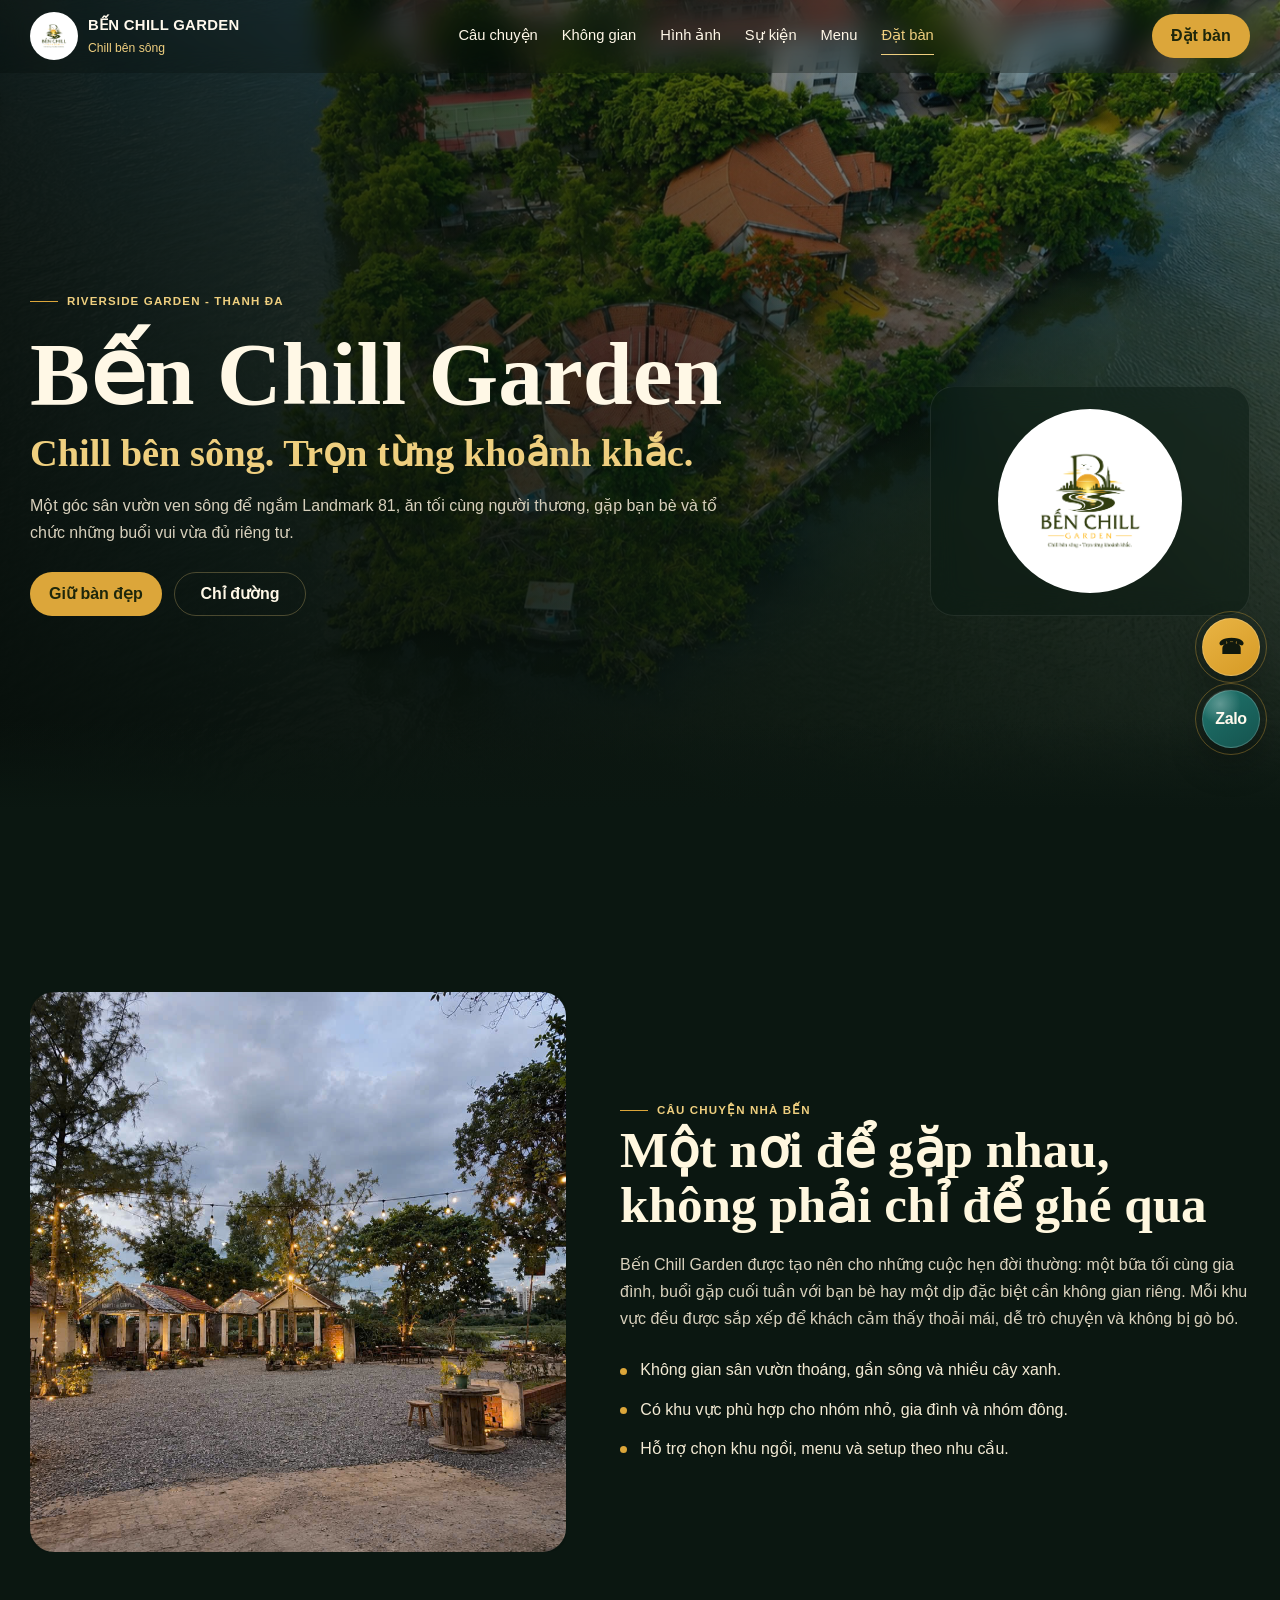
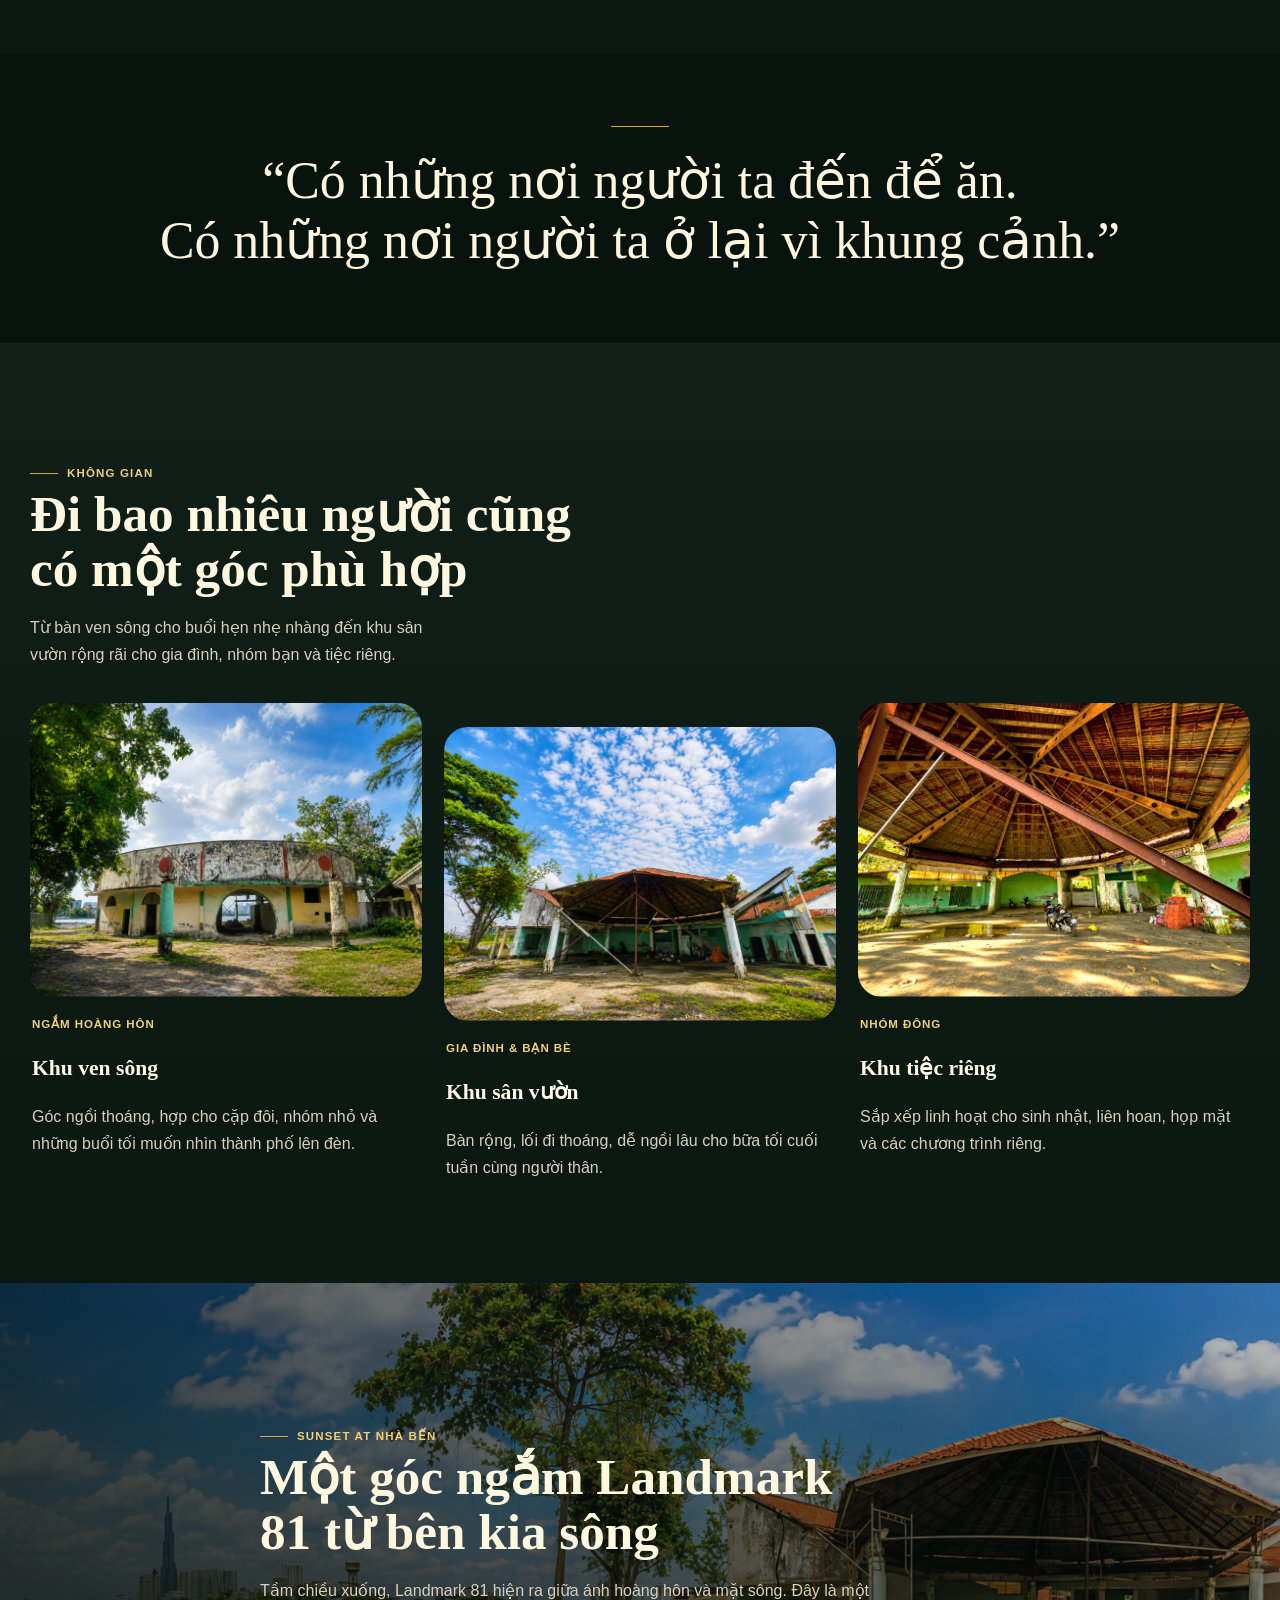
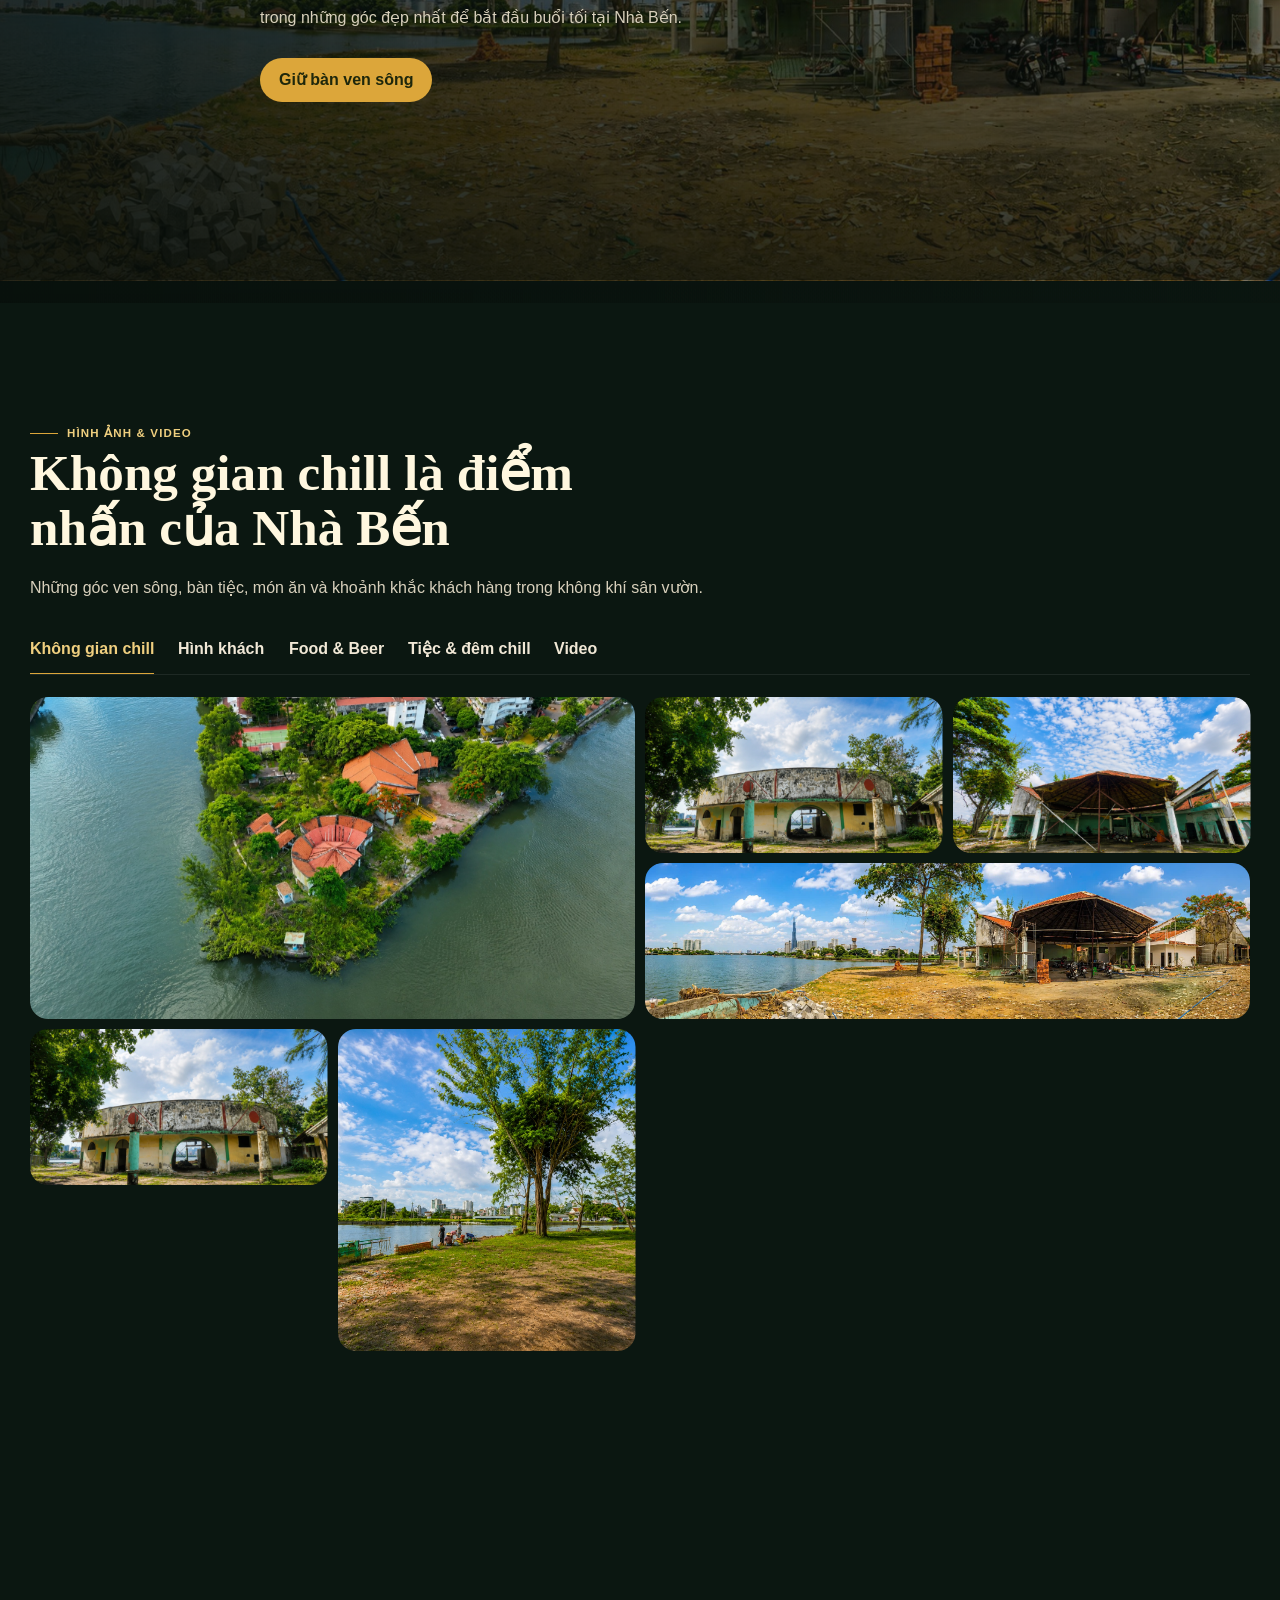
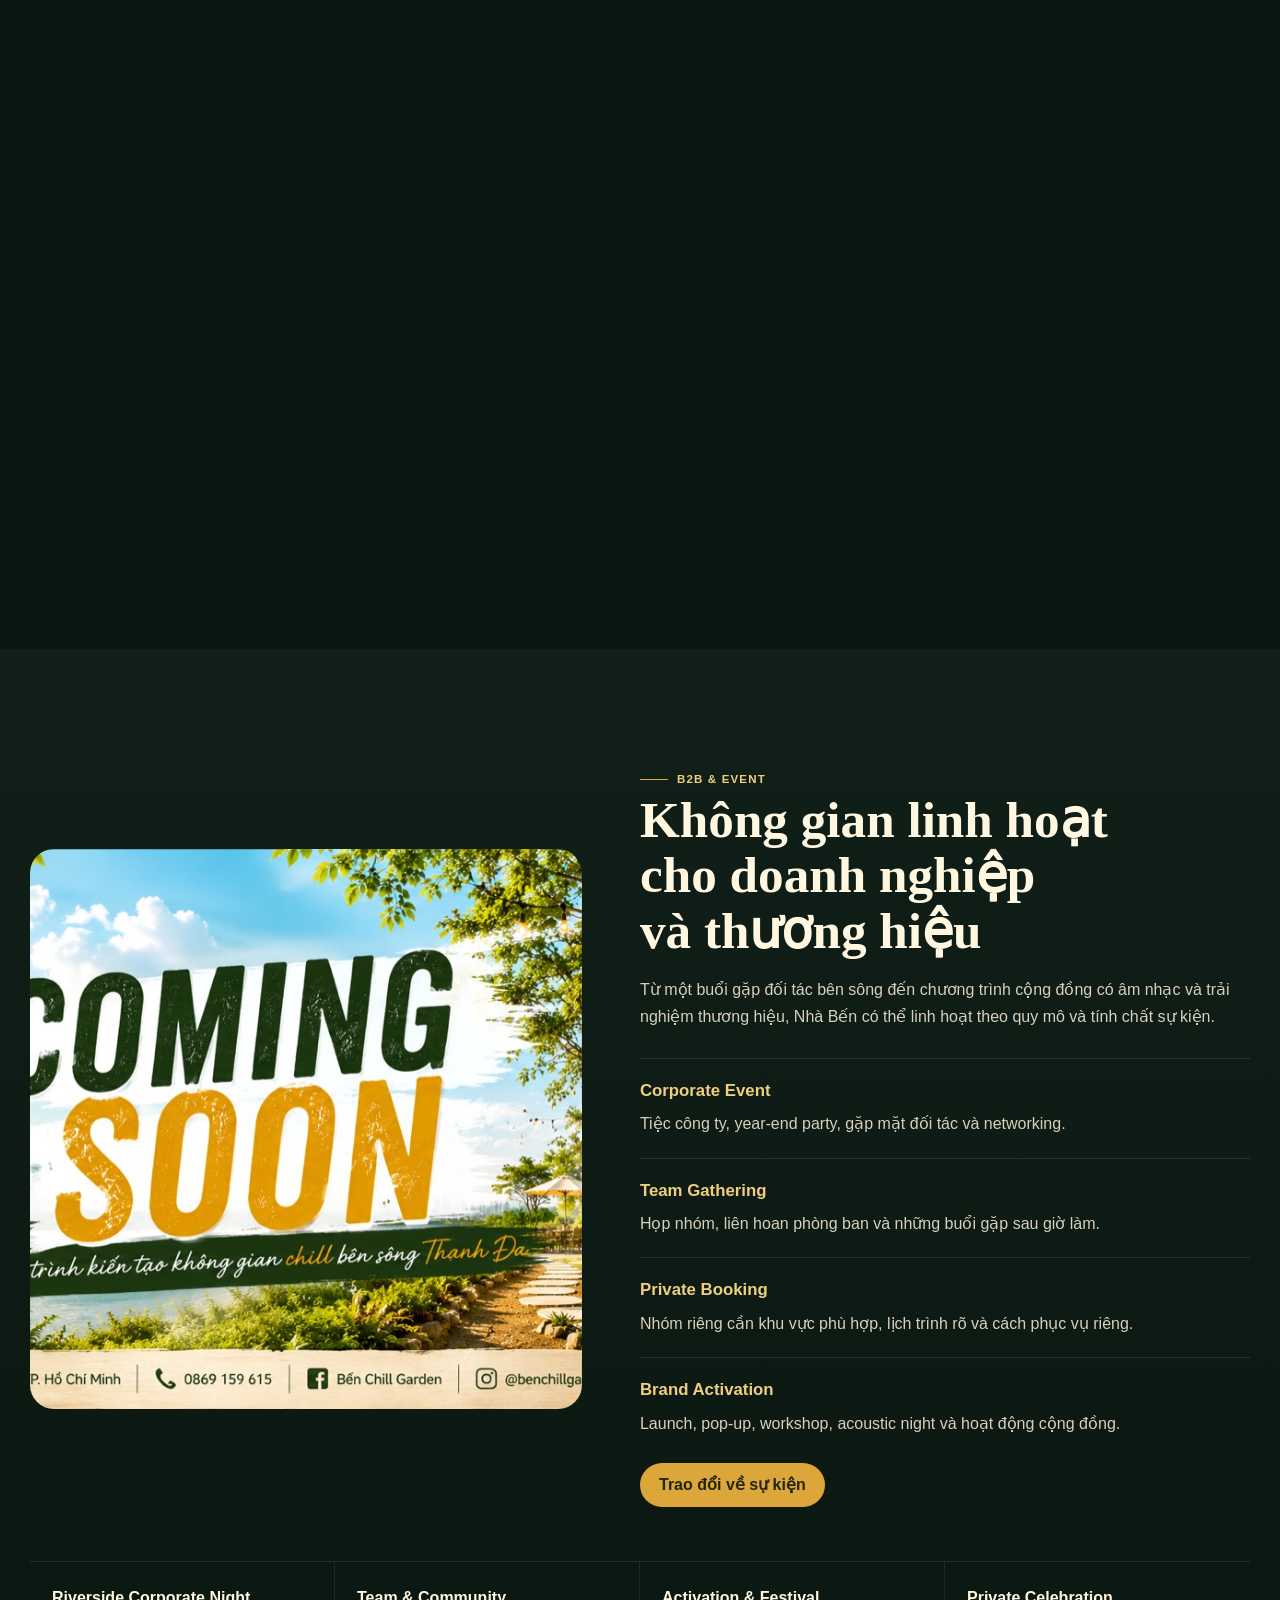
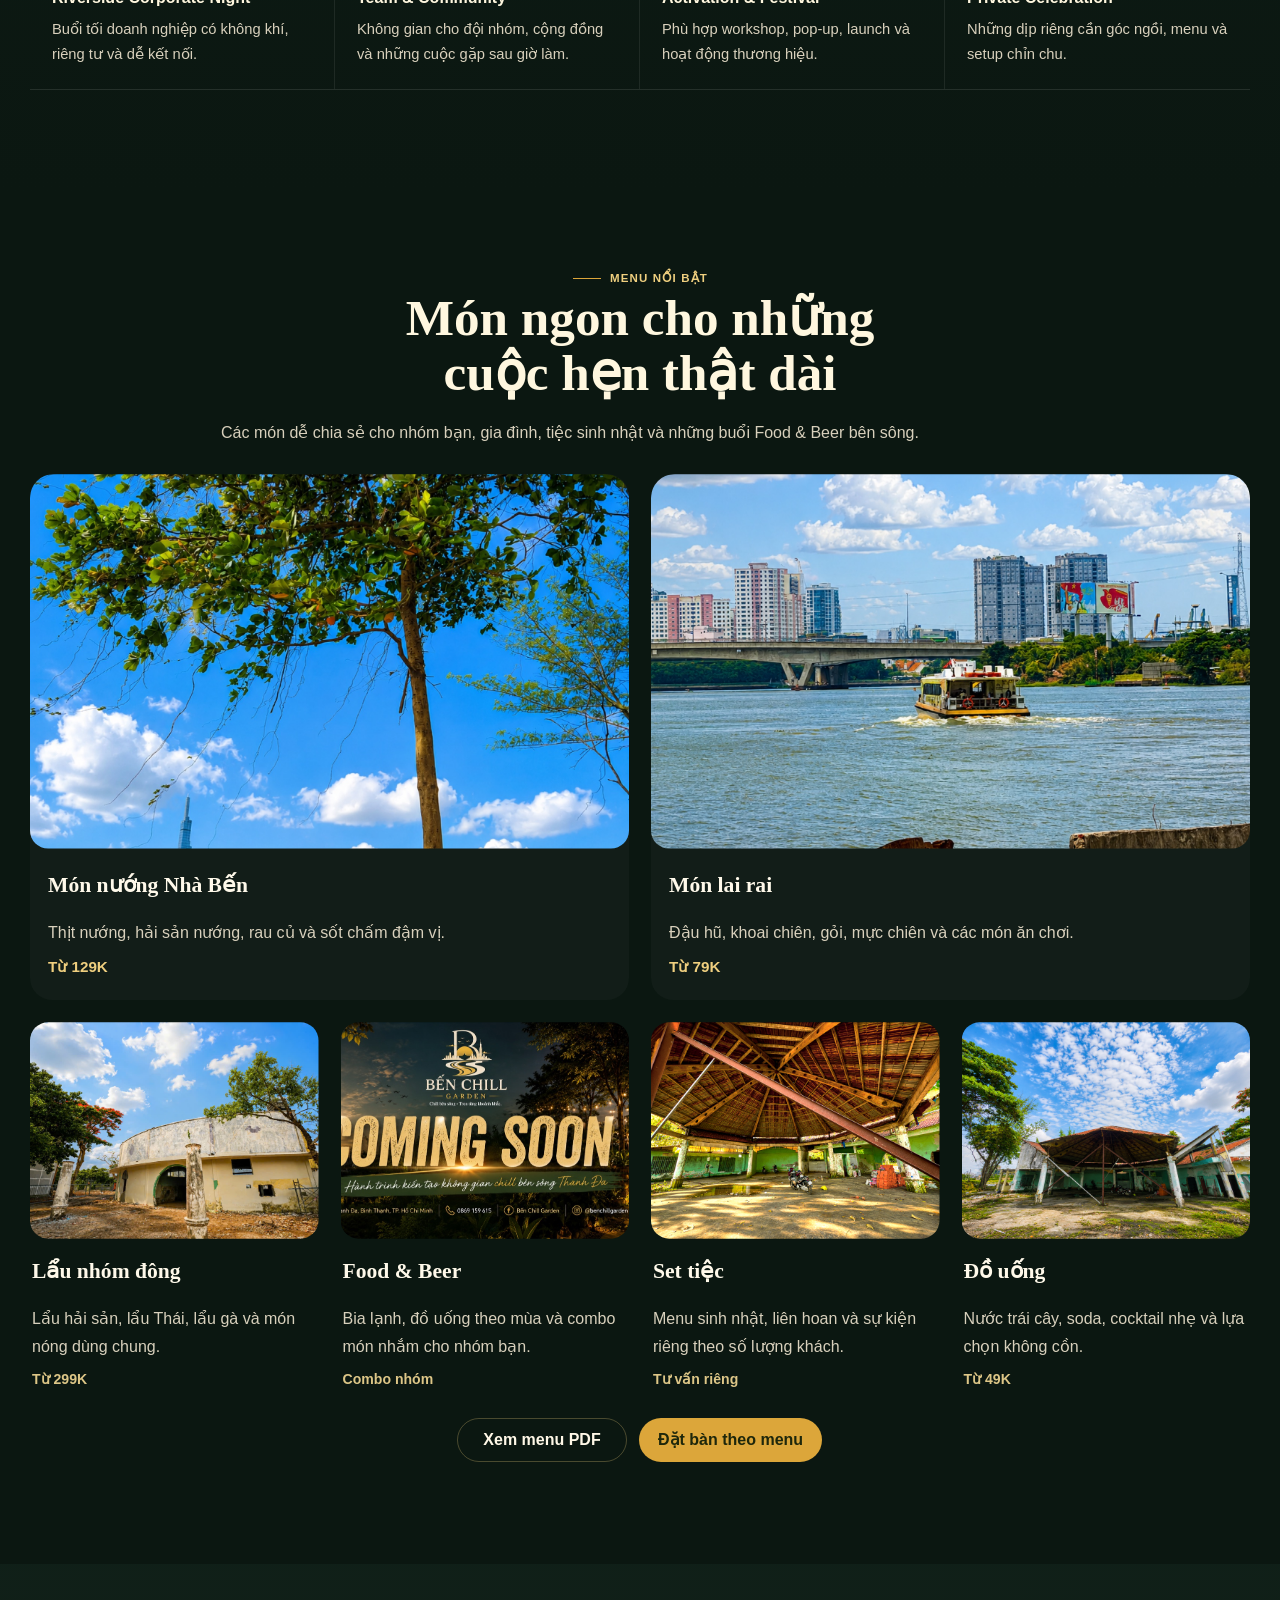
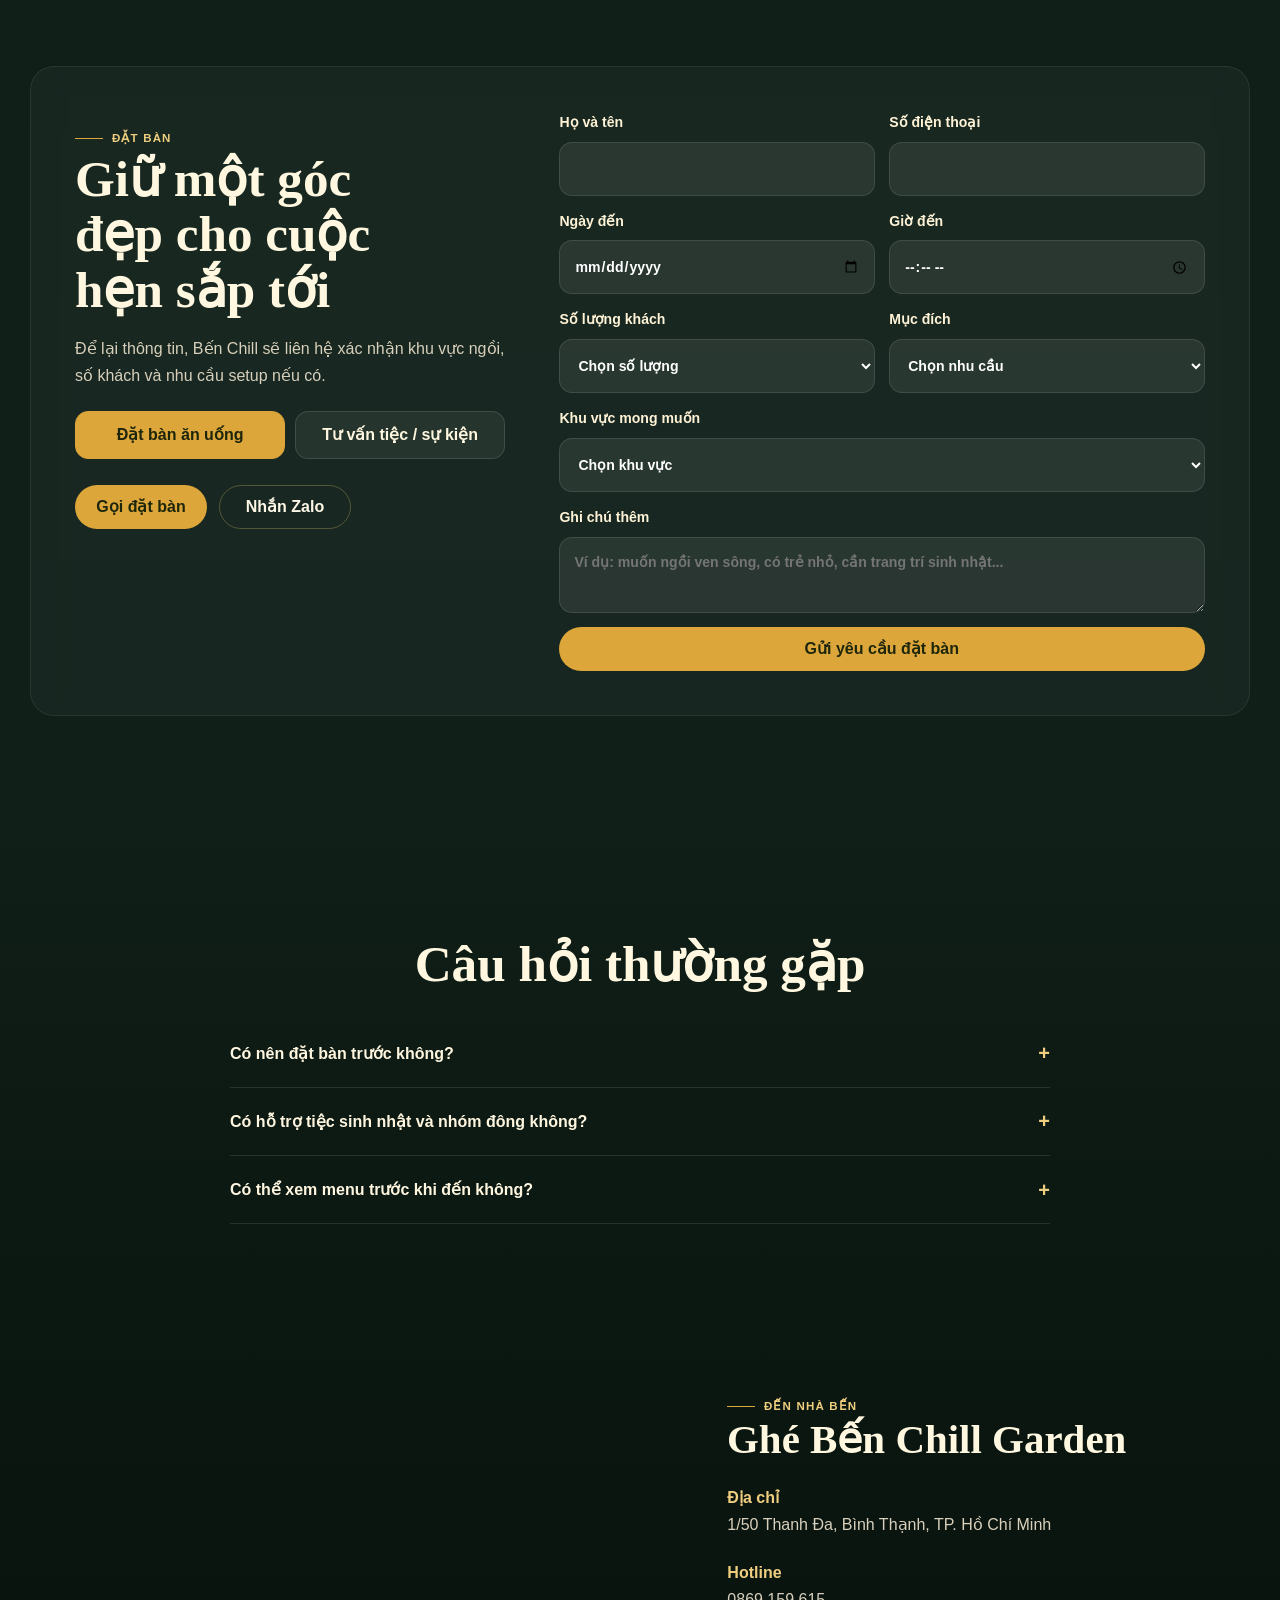
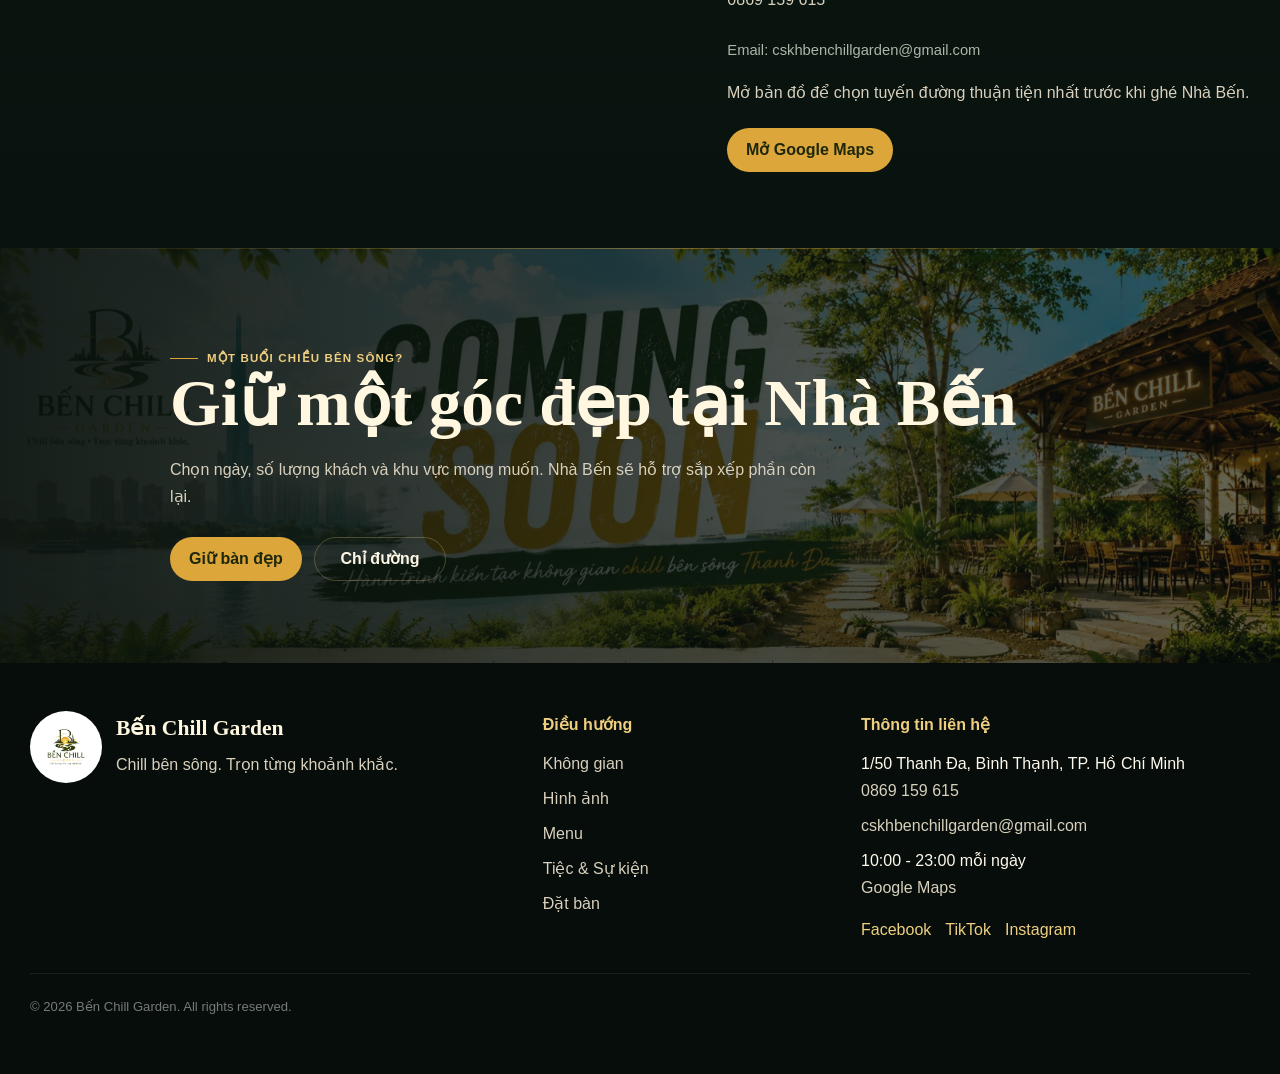
==== commit 70751a05: "udate" ====
--- a/index.html
+++ b/index.html
@@ -109,6 +109,8 @@
     .video-card:not(:first-child) .play span:before{border-left-width:12px!important;border-top-width:8px!important;border-bottom-width:8px!important}
     .video-card:not(:first-child) p{position:static!important;display:flex;align-items:center;min-height:92px;padding:12px 14px!important;background:none!important;font-size:.92rem!important;line-height:1.35}
     .video-card:hover{transform:translateY(-3px)}
+    .video-empty{grid-column:1/-1;min-height:220px;border:1px solid rgba(255,255,255,.1);border-radius:18px;background:rgba(255,255,255,.035);display:grid;place-items:center;text-align:center;padding:28px;color:var(--muted)}
+    .video-empty b{display:block;color:#fff7df;font-family:Georgia,"Times New Roman",serif;font-size:1.65rem}.video-empty span{display:block;margin-top:6px}
     @media(max-width:760px){
       body{padding-bottom:96px!important}
       .container{width:min(100% - 28px,var(--max))!important}
@@ -265,12 +267,12 @@
       <div class="tab-panel" id="tab-guest"><div class="gallery"><img class="tall" src="./assets/guest-01.jpg" alt="Khách tại Bến Chill Garden" width="1200" height="1600" loading="lazy"><img src="./assets/guest-02.jpg" alt="Khoảnh khắc khách hàng" width="1200" height="1600" loading="lazy"><img src="./assets/guest-03.jpg" alt="Hình khách" width="1200" height="1600" loading="lazy"><img class="wide" src="./assets/cover-event.jpg" alt="Bàn tiệc khách hàng" width="1600" height="608" loading="lazy"><img src="./assets/brand-ben.jpg" alt="Góc thương hiệu Bến Chill" width="1600" height="901" loading="lazy"><img src="./assets/cover-main.jpg" alt="Không gian check-in" width="1600" height="608" loading="lazy"></div></div>
       <div class="tab-panel" id="tab-food"><div class="gallery"><img class="tall" src="./assets/food-01.jpg" alt="Food & Beer" width="1200" height="1600" loading="lazy"><img src="./assets/food-02.jpg" alt="Món ăn Bến Chill" width="1200" height="1600" loading="lazy"><img src="./assets/food-03.jpg" alt="Đồ ăn và bia" width="1200" height="1600" loading="lazy"><img class="wide" src="./assets/cover-night.jpg" alt="Bữa tối tại Bến Chill" width="1600" height="608" loading="lazy"><img src="./assets/space-02.jpg" alt="Bàn ăn sân vườn" width="1600" height="1200" loading="lazy"><img src="./assets/event-02.jpg" alt="Món tiệc" width="1200" height="1600" loading="lazy"></div></div>
       <div class="tab-panel" id="tab-event"><div class="gallery"><img class="tall" src="./assets/event-01.jpg" alt="Tiệc tại Bến Chill" width="1600" height="1200" loading="lazy"><img src="./assets/event-02.jpg" alt="Sinh nhật và sự kiện" width="1200" height="1600" loading="lazy"><img src="./assets/cover-event.jpg" alt="Không gian sự kiện" width="1600" height="608" loading="lazy"><img class="wide" src="./assets/cover-night.jpg" alt="Đêm chill ven sông" width="1600" height="608" loading="lazy"><img src="./assets/space-04.jpg" alt="Góc ngồi tiệc" width="1600" height="1200" loading="lazy"><img src="./assets/guest-03.jpg" alt="Tiệc nhóm" width="1200" height="1600" loading="lazy"></div></div>
-      <div class="tab-panel" id="tab-video"><div class="video-grid"><article class="video-card"><img src="./assets/hero-riverside.jpg" alt="Video flycam Bến Chill Garden" width="1600" height="901" loading="lazy"><div class="play"><span>PLAY</span></div><p>Flycam không gian ven sông</p></article><article class="video-card"><img src="./assets/cover-night.jpg" alt="Video buổi tối tại Bến Chill" width="1600" height="608" loading="lazy"><div class="play"><span>PLAY</span></div><p>Đêm chill, tiệc và Food & Beer</p></article></div></div>
+      <div class="tab-panel" id="tab-video"><div class="video-grid"><div class="video-empty"><div><b>Video đang cập nhật</b><span>Các video thật sẽ hiển thị tại đây sau khi được thêm trong Admin.</span></div></div></div></div>
     </div></section>
     <section class="section soft personal-events" id="events"><div class="container personal-wrap"><figure class="personal-media"><img src="./assets/guest-03.jpg" alt="Không gian ven sông cho tiệc cá nhân tại Bến Chill Garden" width="1200" height="1600" loading="lazy"><figcaption class="personal-badge">Tiệc riêng bên sông</figcaption></figure><div class="personal-copy"><span class="eyebrow">Tiệc cá nhân</span><h2>Sinh nhật, gia đình và những cuộc hẹn riêng</h2><p class="personal-lead">Một buổi tối nhẹ nhàng bên sông, có khu ngồi riêng, món chia sẻ theo nhóm và không khí đủ ấm để mọi người ở lại lâu hơn.</p><div class="personal-list"><div class="personal-item"><b>Sinh nhật</b><p>Setup bàn, góc chụp hình và khu vực theo số lượng khách.</p></div><div class="personal-item"><b>Tiệc gia đình</b><p>Không gian thoáng, dễ ngồi cùng trẻ nhỏ và người lớn tuổi.</p></div><div class="personal-item"><b>Hẹn hò</b><p>Một góc ven sông vừa đủ riêng cho buổi tối của hai người.</p></div><div class="personal-item"><b>Họp mặt bạn bè</b><p>Bàn rộng, món chia sẻ và một cuộc vui không cần vội.</p></div></div><div class="hero-actions"><a class="btn primary" href="#booking">Tư vấn tiệc</a><a class="btn secondary" href="tel:0869159615">Gọi nhanh</a></div></div></div></section>
     <section class="section b2b-section" id="b2b"><div class="container"><div class="b2b-grid"><div class="b2b-image"><img src="./assets/cover-event.jpg" alt="B2B và sự kiện tại Bến Chill Garden" width="1600" height="608" loading="lazy"></div><div><span class="eyebrow">B2B & Event</span><h2>Không gian linh hoạt cho doanh nghiệp và thương hiệu</h2><p class="lead">Từ một buổi gặp đối tác bên sông đến chương trình cộng đồng có âm nhạc và trải nghiệm thương hiệu, Nhà Bến có thể linh hoạt theo quy mô và tính chất sự kiện.</p><div class="b2b-list"><div class="b2b-item"><b>Corporate Event</b><p>Tiệc công ty, year-end party, gặp mặt đối tác và networking.</p></div><div class="b2b-item"><b>Team Gathering</b><p>Họp nhóm, liên hoan phòng ban và những buổi gặp sau giờ làm.</p></div><div class="b2b-item"><b>Private Booking</b><p>Nhóm riêng cần khu vực phù hợp, lịch trình rõ và cách phục vụ riêng.</p></div><div class="b2b-item"><b>Brand Activation</b><p>Launch, pop-up, workshop, acoustic night và hoạt động cộng đồng.</p></div></div><div class="hero-actions"><a class="btn primary event-booking-link" href="#booking">Trao đổi về sự kiện</a></div></div></div><div class="format-strip"><div><b>Riverside Corporate Night</b><p>Buổi tối doanh nghiệp có không khí, riêng tư và dễ kết nối.</p></div><div><b>Team & Community</b><p>Không gian cho đội nhóm, cộng đồng và những cuộc gặp sau giờ làm.</p></div><div><b>Activation & Festival</b><p>Phù hợp workshop, pop-up, launch và hoạt động thương hiệu.</p></div><div><b>Private Celebration</b><p>Những dịp riêng cần góc ngồi, menu và setup chỉn chu.</p></div></div></div></section>
     <section class="section" id="menu"><div class="container"><div class="head center"><span class="eyebrow">Menu nổi bật</span><h2>Món ngon cho những cuộc hẹn thật dài</h2><p class="lead">Các món dễ chia sẻ cho nhóm bạn, gia đình, tiệc sinh nhật và những buổi Food & Beer bên sông.</p></div><div class="grid menu-feature-grid"><article class="menu-card"><img src="./assets/food-01.jpg" alt="Món nướng" width="1200" height="1600" loading="lazy"><div><h3>Món nướng Nhà Bến</h3><p>Thịt nướng, hải sản nướng, rau củ và sốt chấm đậm vị.</p><strong>Từ 129K</strong></div></article><article class="menu-card"><img src="./assets/food-02.jpg" alt="Món lai rai" width="1200" height="1600" loading="lazy"><div><h3>Món lai rai</h3><p>Đậu hũ, khoai chiên, gỏi, mực chiên và các món ăn chơi.</p><strong>Từ 79K</strong></div></article><article class="menu-card"><img src="./assets/food-03.jpg" alt="Lẩu" width="1200" height="1600" loading="lazy"><div><h3>Lẩu nhóm đông</h3><p>Lẩu hải sản, lẩu Thái, lẩu gà và món nóng dùng chung.</p><strong>Từ 299K</strong></div></article><article class="menu-card"><img src="./assets/cover-night.jpg" alt="Food & Beer" width="1600" height="608" loading="lazy"><div><h3>Food & Beer</h3><p>Bia lạnh, đồ uống theo mùa và combo món nhắm cho nhóm bạn.</p><strong>Combo nhóm</strong></div></article><article class="menu-card"><img src="./assets/event-01.jpg" alt="Set tiệc" width="1600" height="1200" loading="lazy"><div><h3>Set tiệc</h3><p>Menu sinh nhật, liên hoan và sự kiện riêng theo số lượng khách.</p><strong>Tư vấn riêng</strong></div></article><article class="menu-card"><img src="./assets/space-02.jpg" alt="Đồ uống" width="1600" height="1200" loading="lazy"><div><h3>Đồ uống</h3><p>Nước trái cây, soda, cocktail nhẹ và lựa chọn không cồn.</p><strong>Từ 49K</strong></div></article></div><div class="menu-actions center"><a class="btn secondary" href="./menu-ben-chill-garden.pdf" target="_blank" rel="noopener noreferrer">Xem menu PDF</a><a class="btn primary" href="#booking">Đặt bàn theo menu</a></div></div></section>
-    <section class="section booking-section" id="booking"><div class="container booking-wrap"><div class="booking"><span class="eyebrow">Đặt bàn</span><h2>Giữ một góc đẹp cho cuộc hẹn sắp tới</h2><p>Để lại thông tin, Bến Chill sẽ liên hệ xác nhận khu vực ngồi, số khách và nhu cầu setup nếu có.</p><div class="booking-mode" role="tablist" aria-label="Chọn nhu cầu đặt chỗ"><button class="mode-btn active" type="button" data-mode="dining">Đặt bàn ăn uống</button><button class="mode-btn" type="button" data-mode="event">Tư vấn tiệc / sự kiện</button></div><div class="quick"><a class="btn primary" href="tel:0869159615">Gọi đặt bàn</a><a class="btn secondary" href="https://zalo.me/0869159615" target="_blank" rel="noopener noreferrer">Nhắn Zalo</a></div><p class="status" id="status" role="status" aria-live="polite">Nội dung đặt bàn đã được chuẩn bị. Nếu ứng dụng email chưa mở, vui lòng gọi hotline để Bến Chill xác nhận nhanh.</p><p class="form-error" id="formError">Vui lòng kiểm tra lại các thông tin bắt buộc trước khi gửi.</p><div class="success-actions" id="successActions"><a class="btn secondary" href="https://zalo.me/0869159615" target="_blank" rel="noopener noreferrer">Zalo xác nhận nhanh</a></div></div><form id="bookingForm"><input type="hidden" name="bookingType" value="Đặt bàn ăn uống"><label>Họ và tên<input type="text" name="name" autocomplete="name" required></label><label>Số điện thoại<input type="tel" name="phone" autocomplete="tel" required></label><label>Ngày đến<input type="date" name="date" required></label><label>Giờ đến<input type="time" name="time" required></label><label>Số lượng khách<select name="guests" required><option value="">Chọn số lượng</option><option>2-4 khách</option><option>5-10 khách</option><option>11-20 khách</option><option>Trên 20 khách</option></select></label><label>Mục đích<select name="purpose" required><option value="">Chọn nhu cầu</option><option>Sinh nhật</option><option>Liên hoan công ty</option><option>Tiệc gia đình</option><option>Hẹn hò</option><option>Họp mặt bạn bè</option><option>Sự kiện riêng</option></select></label><label class="full">Khu vực mong muốn<select name="area" required><option value="">Chọn khu vực</option><option>Khu ven sông</option><option>Khu sân vườn</option><option>Khu nhóm đông / tiệc riêng</option><option>Nhờ Nhà Bến tư vấn</option></select></label><div class="event-fields full" id="eventFields" hidden><div class="grid"><label>Loại sự kiện<select name="eventType"><option value="">Chọn loại sự kiện</option><option>Corporate Event</option><option>Team Gathering</option><option>Private Booking</option><option>Brand Activation</option><option>Acoustic night / Workshop</option></select></label><label>Quy mô khách<input type="text" name="eventScale" placeholder="Ví dụ: 30-50 khách"></label><label>Ngân sách dự kiến<input type="text" name="budget" placeholder="Ví dụ: 10-20 triệu"></label><label>Yêu cầu setup / concept<input type="text" name="concept" placeholder="Ví dụ: sinh nhật, acoustic, workshop..."></label></div></div><label class="full">Ghi chú thêm<textarea name="note" placeholder="Ví dụ: muốn ngồi ven sông, có trẻ nhỏ, cần trang trí sinh nhật..."></textarea></label><button class="btn primary full" id="submitBtn" type="submit">Gửi yêu cầu đặt bàn</button></form></div></section>
+    <section class="section booking-section" id="booking"><div class="container booking-wrap"><div class="booking"><span class="eyebrow">Đặt bàn</span><h2>Giữ một góc đẹp cho cuộc hẹn sắp tới</h2><p>Để lại thông tin, Bến Chill sẽ liên hệ xác nhận khu vực ngồi, số khách và nhu cầu setup nếu có.</p><div class="booking-mode" role="tablist" aria-label="Chọn nhu cầu đặt chỗ"><button class="mode-btn active" type="button" data-mode="dining">Đặt bàn ăn uống</button><button class="mode-btn" type="button" data-mode="event">Tư vấn tiệc / sự kiện</button></div><div class="quick"><a class="btn primary" href="tel:0869159615">Gọi đặt bàn</a><a class="btn secondary" href="https://zalo.me/0869159615" target="_blank" rel="noopener noreferrer">Nhắn Zalo</a></div><p class="status" id="status" role="status" aria-live="polite">Sau khi gửi, Nhà Bến sẽ nhận thông tin và liên hệ xác nhận sớm.</p><p class="form-error" id="formError">Vui lòng kiểm tra lại các thông tin bắt buộc trước khi gửi.</p><div class="success-actions" id="successActions"><a class="btn secondary" href="https://zalo.me/0869159615" target="_blank" rel="noopener noreferrer">Zalo xác nhận nhanh</a></div></div><form id="bookingForm"><input type="hidden" name="bookingType" value="Đặt bàn ăn uống"><label>Họ và tên<input type="text" name="name" autocomplete="name" required></label><label>Số điện thoại<input type="tel" name="phone" autocomplete="tel" required></label><label>Ngày đến<input type="date" name="date" required></label><label>Giờ đến<input type="time" name="time" required></label><label>Số lượng khách<select name="guests" required><option value="">Chọn số lượng</option><option>2-4 khách</option><option>5-10 khách</option><option>11-20 khách</option><option>Trên 20 khách</option></select></label><label>Mục đích<select name="purpose" required><option value="">Chọn nhu cầu</option><option>Sinh nhật</option><option>Liên hoan công ty</option><option>Tiệc gia đình</option><option>Hẹn hò</option><option>Họp mặt bạn bè</option><option>Sự kiện riêng</option></select></label><label class="full">Khu vực mong muốn<select name="area" required><option value="">Chọn khu vực</option><option>Khu ven sông</option><option>Khu sân vườn</option><option>Khu nhóm đông / tiệc riêng</option><option>Nhờ Nhà Bến tư vấn</option></select></label><div class="event-fields full" id="eventFields" hidden><div class="grid"><label>Loại sự kiện<select name="eventType"><option value="">Chọn loại sự kiện</option><option>Corporate Event</option><option>Team Gathering</option><option>Private Booking</option><option>Brand Activation</option><option>Acoustic night / Workshop</option></select></label><label>Quy mô khách<input type="text" name="eventScale" placeholder="Ví dụ: 30-50 khách"></label><label>Ngân sách dự kiến<input type="text" name="budget" placeholder="Ví dụ: 10-20 triệu"></label><label>Yêu cầu setup / concept<input type="text" name="concept" placeholder="Ví dụ: sinh nhật, acoustic, workshop..."></label></div></div><label class="full">Ghi chú thêm<textarea name="note" placeholder="Ví dụ: muốn ngồi ven sông, có trẻ nhỏ, cần trang trí sinh nhật..."></textarea></label><button class="btn primary full" id="submitBtn" type="submit">Gửi yêu cầu đặt bàn</button></form></div></section>
     <section class="section soft faq-section"><div class="container"><div class="head"><span class="eyebrow">FAQ</span><h2>Câu hỏi thường gặp</h2></div><div class="faq-list"><details><summary>Có nên đặt bàn trước không?</summary><p>Nên đặt trước, đặc biệt vào cuối tuần hoặc khung giờ hoàng hôn để giữ khu vực phù hợp.</p></details><details><summary>Có hỗ trợ tiệc sinh nhật và nhóm đông không?</summary><p>Có. Bến Chill có thể tư vấn khu vực ngồi, menu và nhu cầu setup theo số lượng khách.</p></details><details><summary>Có thể xem menu trước khi đến không?</summary><p>Có thể xem menu PDF ngay trên website hoặc liên hệ Zalo để nhận menu mới nhất.</p></details></div></div></section>
     <section class="section contact-section" id="contact"><div class="container contact-grid"><iframe title="Bản đồ Bến Chill Garden" src="https://www.google.com/maps?q=B%E1%BA%BFn%20Chill%20Garden%2C%20Thanh%20%C4%90a%2C%20B%C3%ACnh%20Th%E1%BA%A1nh%2C%20TP.%20H%E1%BB%93%20Ch%C3%AD%20Minh&ll=10.8111181,106.7208498&z=17&output=embed" loading="lazy" referrerpolicy="no-referrer-when-downgrade"></iframe><div><span class="eyebrow">Đến Nhà Bến</span><h2>Ghé Bến Chill Garden</h2><div class="contact-list"><a href="https://www.google.com/maps/place/B%E1%BA%BFn+Chill+Garden/@10.8111234,106.7182749,16z/data=!3m1!4b1!4m6!3m5!1s0x3175290069e851d3:0x35d2839f1e7152b6!8m2!3d10.8111181!4d106.7208498!16s%2Fg%2F11zgqbbg63?entry=ttu&g_ep=EgoyMDI2MDcwOC4wIKXMDSoASAFQAw%3D%3D" target="_blank" rel="noopener noreferrer"><b>Địa chỉ</b><span>1/50 Thanh Đa, Bình Thạnh, TP. Hồ Chí Minh</span></a><a href="tel:0869159615"><b>Hotline</b><span>0869 159 615</span></a></div><p class="email-note">Email: <a href="mailto:cskhbenchillgarden@gmail.com">cskhbenchillgarden@gmail.com</a></p><p class="lead">Mở bản đồ để chọn tuyến đường thuận tiện nhất trước khi ghé Nhà Bến.</p><a class="btn primary map-button" href="https://www.google.com/maps/place/B%E1%BA%BFn+Chill+Garden/@10.8111234,106.7182749,16z/data=!3m1!4b1!4m6!3m5!1s0x3175290069e851d3:0x35d2839f1e7152b6!8m2!3d10.8111181!4d106.7208498!16s%2Fg%2F11zgqbbg63?entry=ttu&g_ep=EgoyMDI2MDcwOC4wIKXMDSoASAFQAw%3D%3D" target="_blank" rel="noopener noreferrer">Mở Google Maps</a></div></div></section>
   </main>
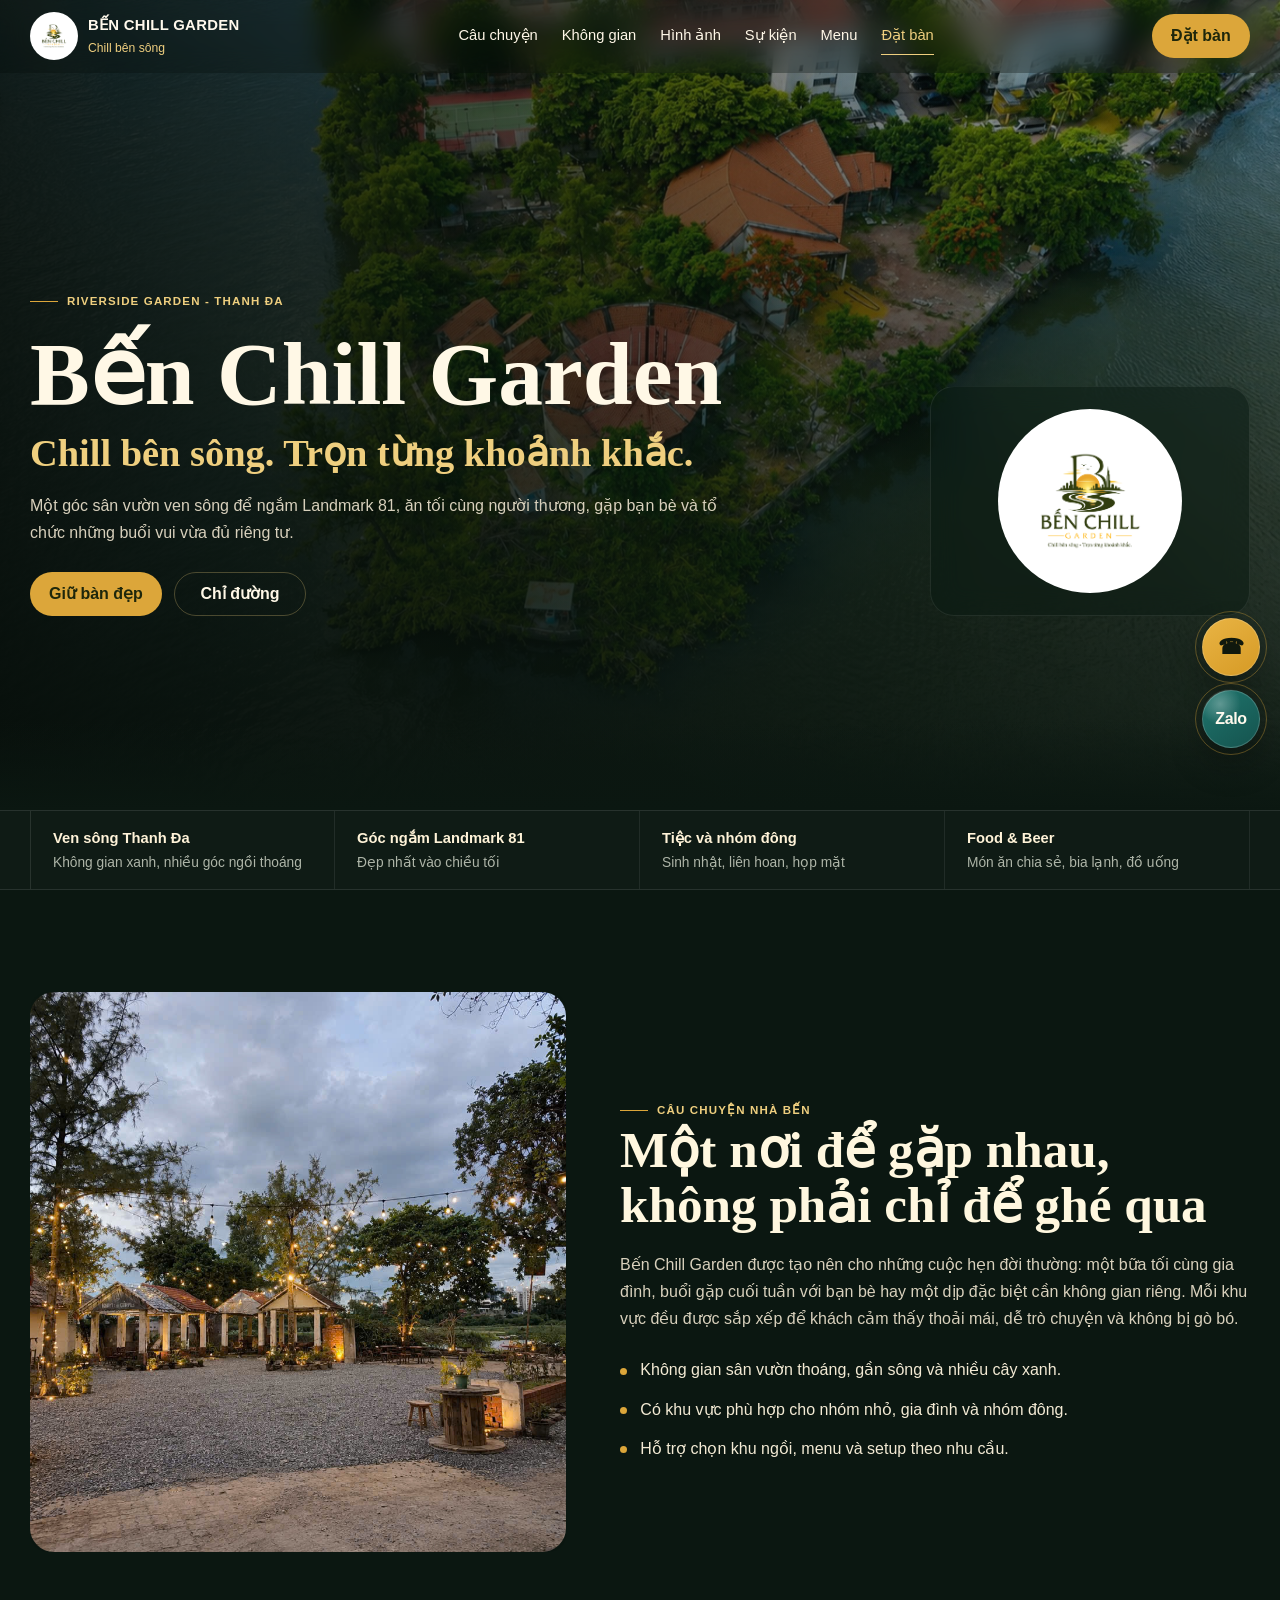
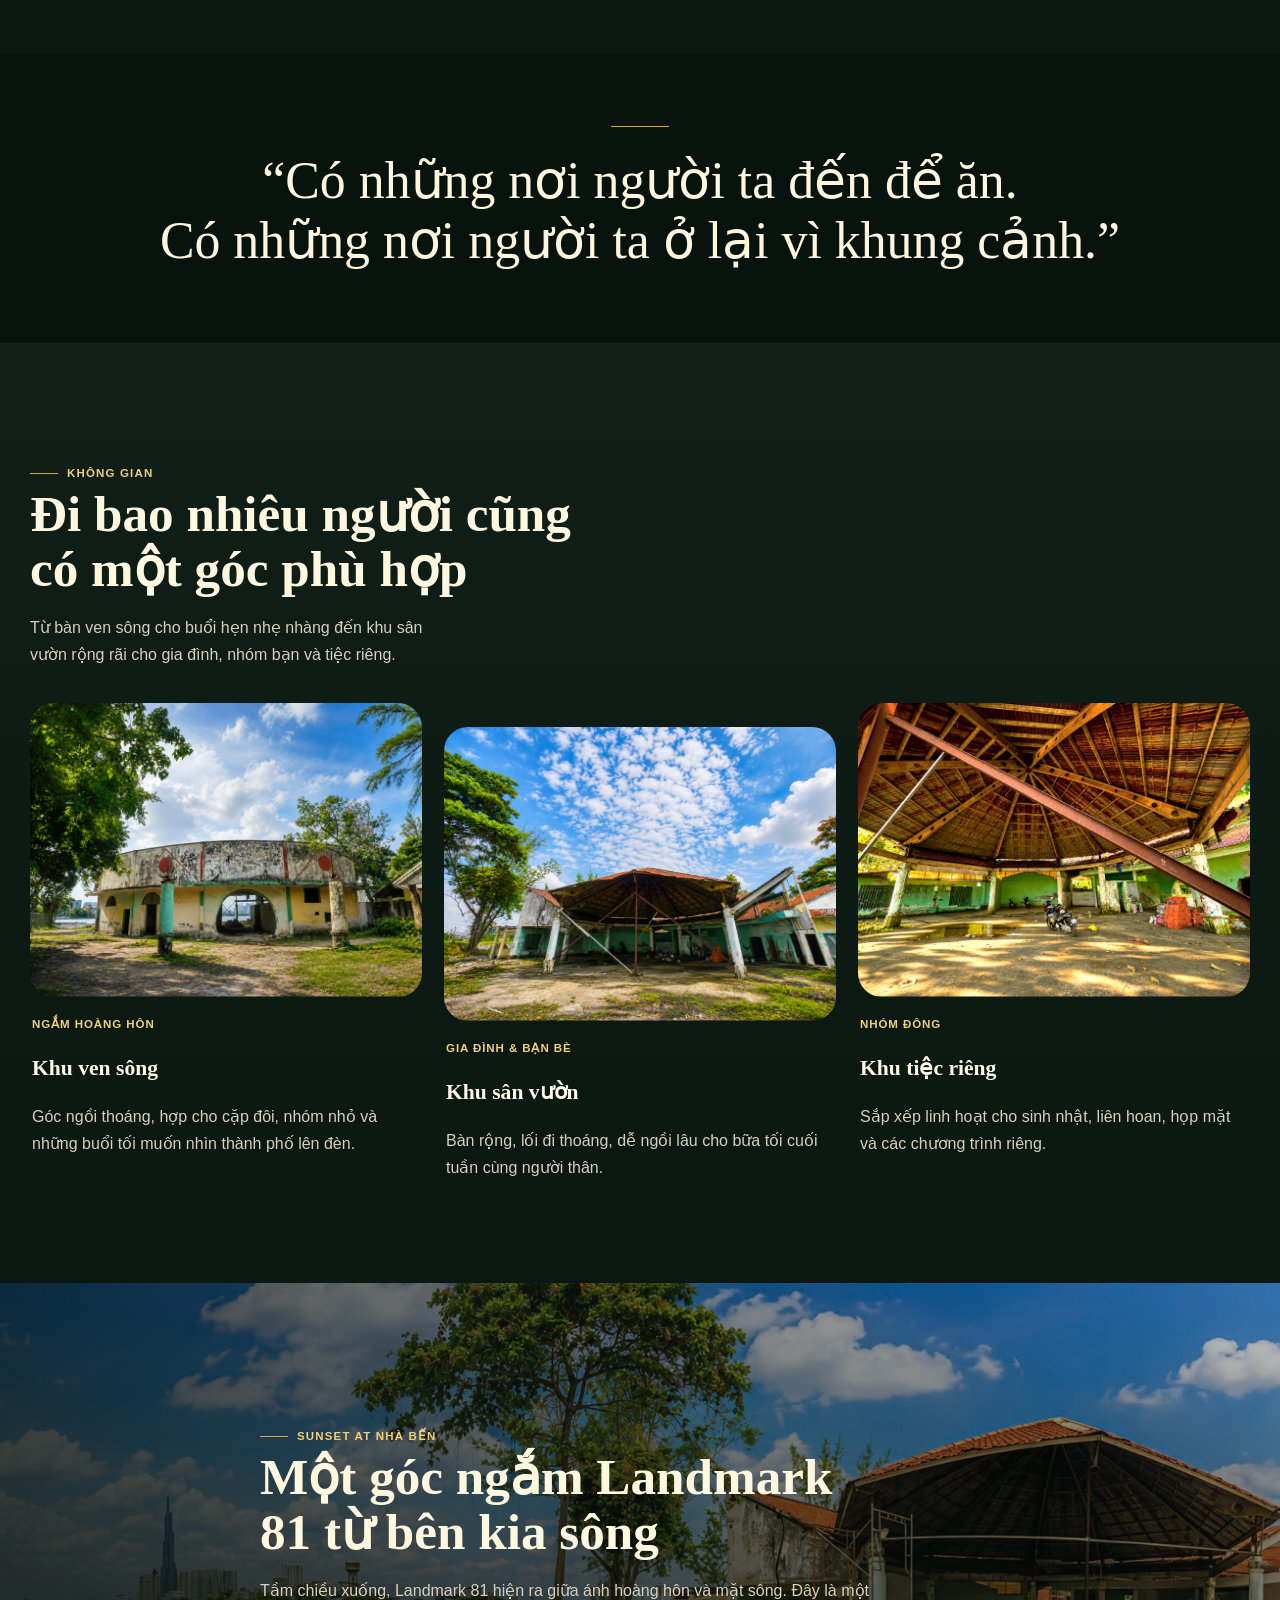
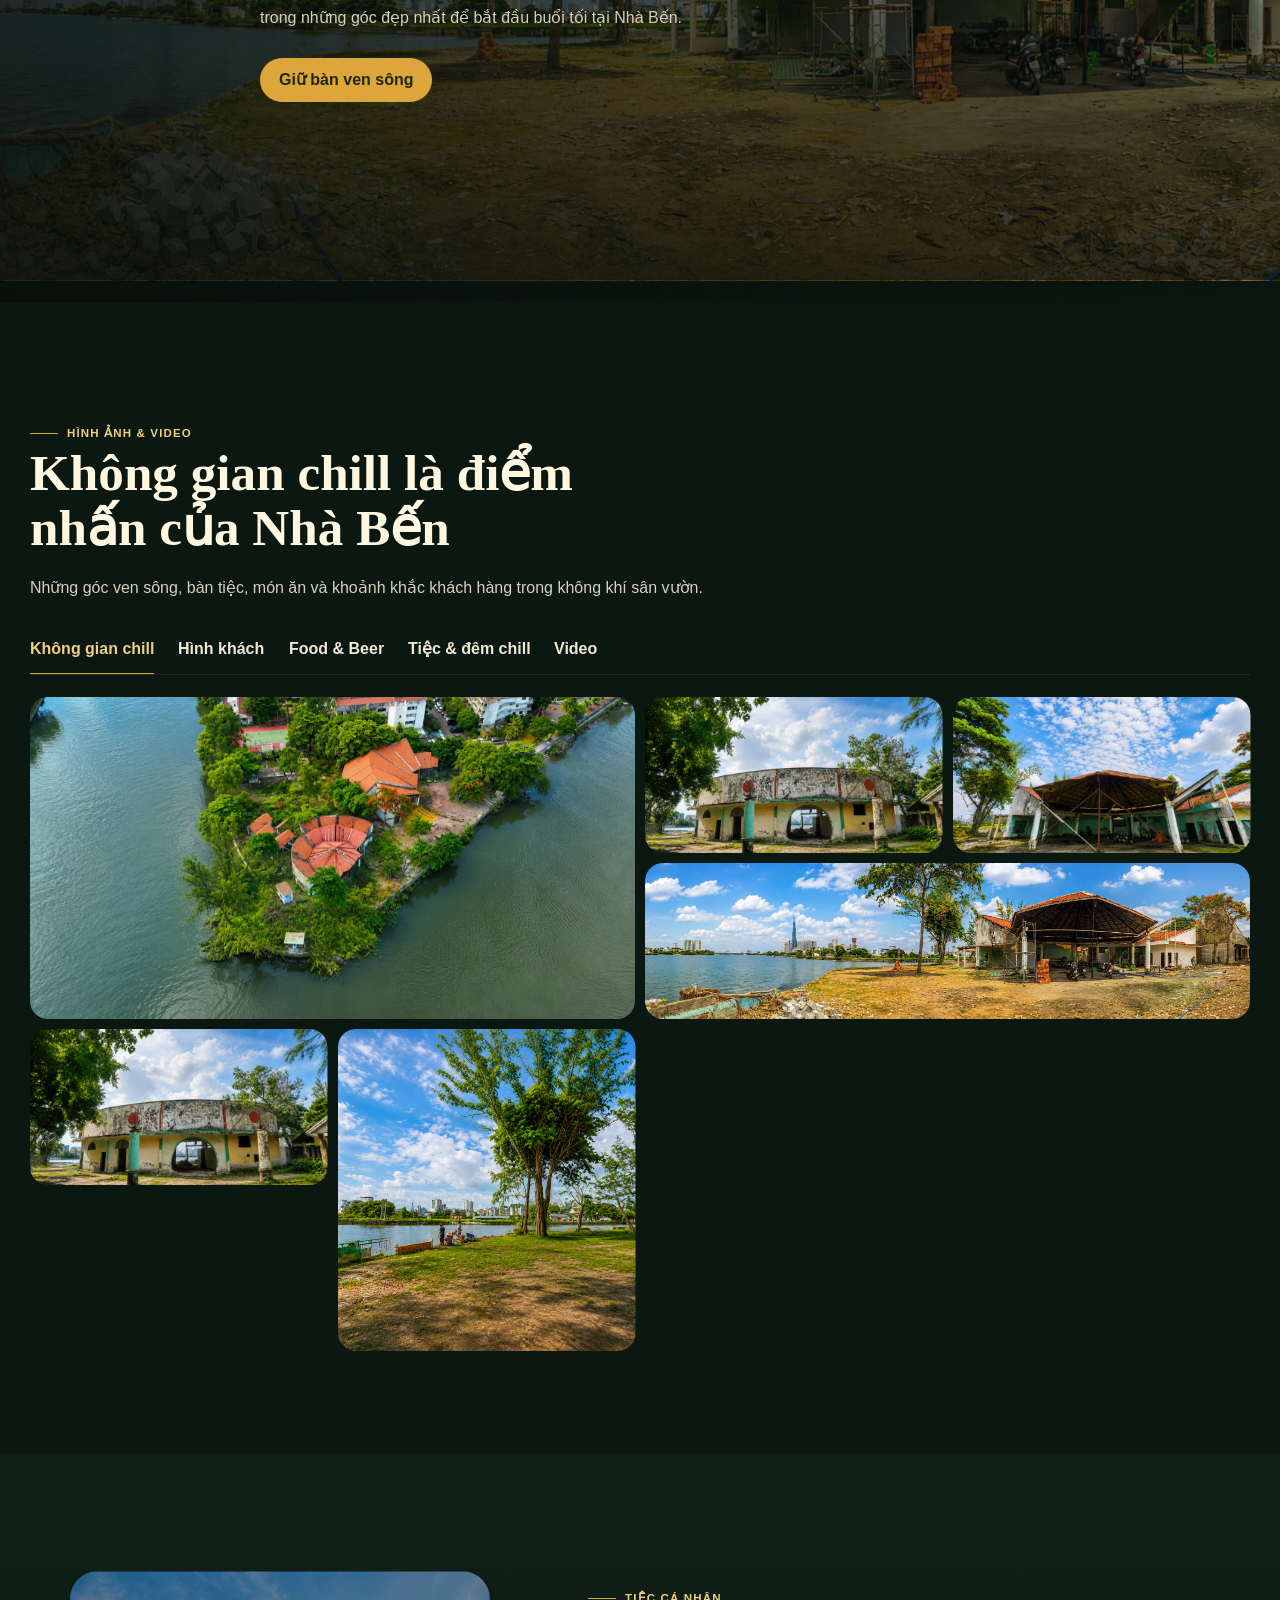
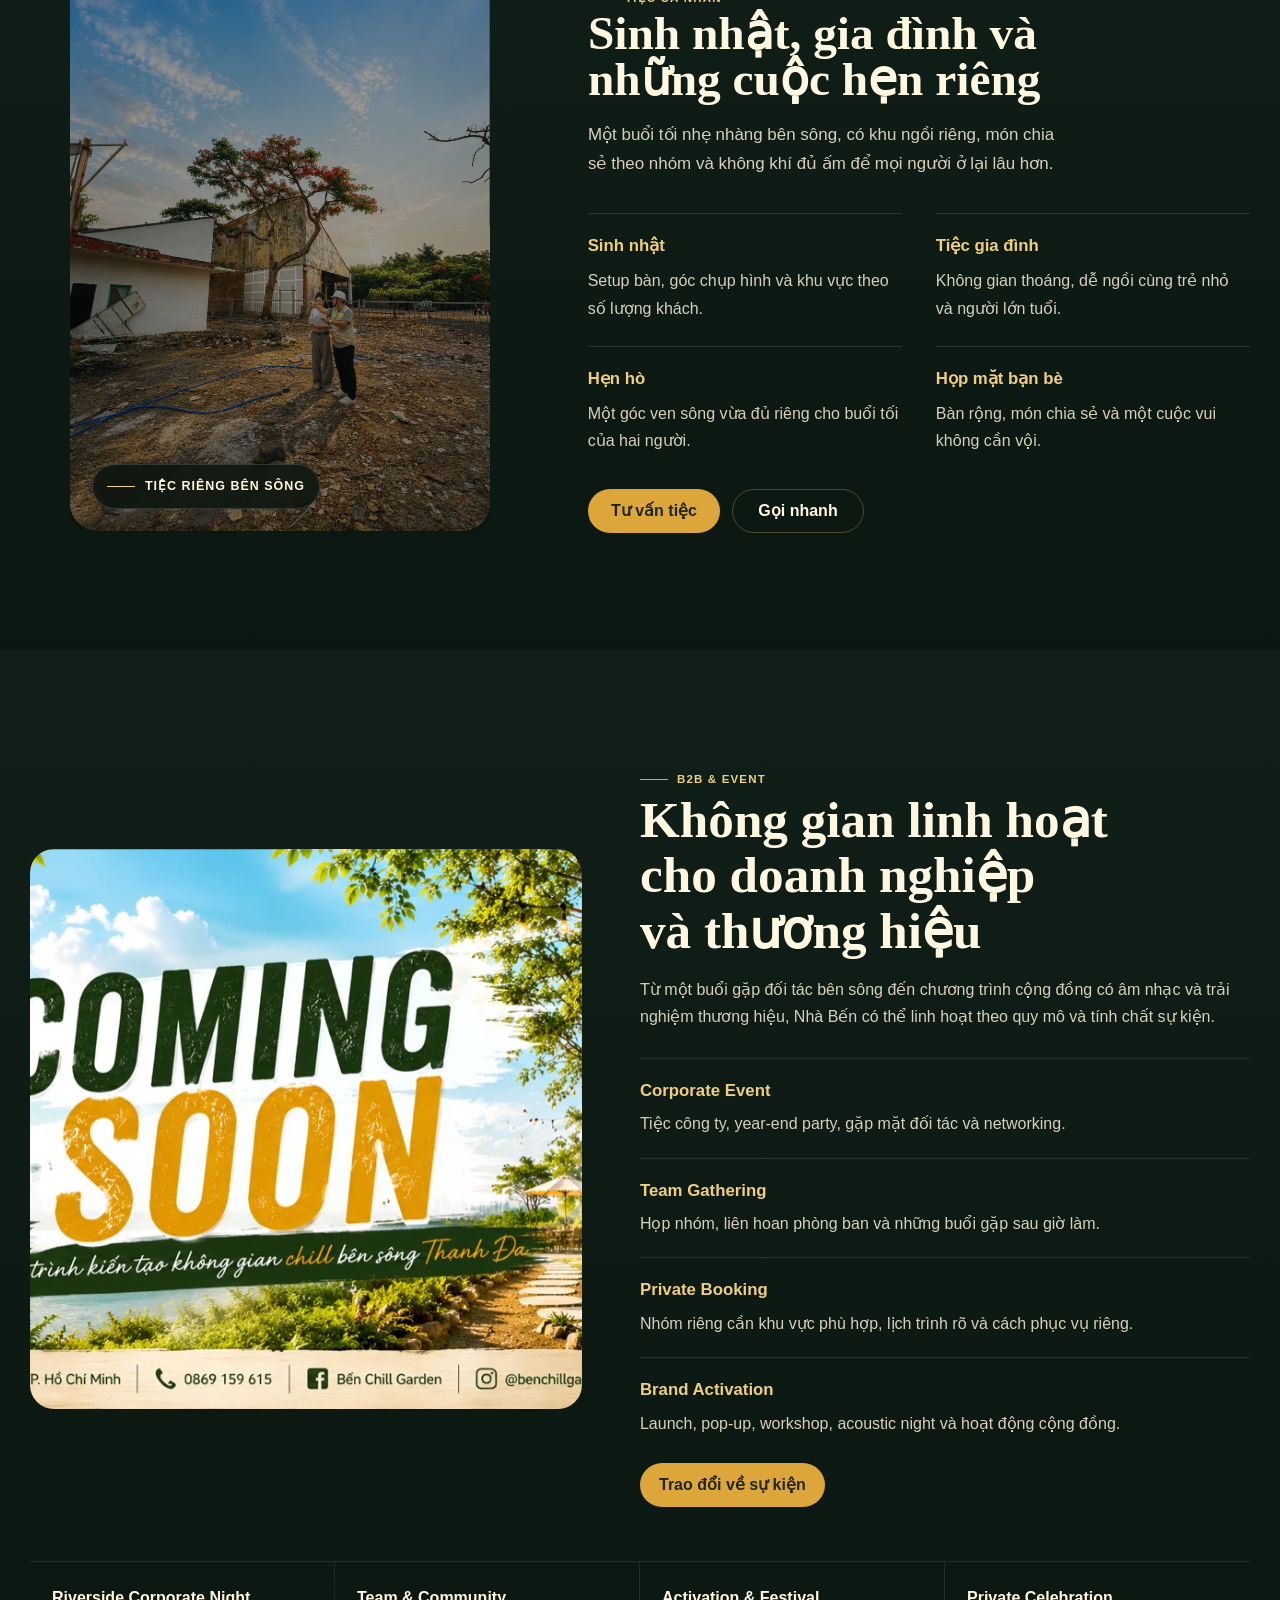
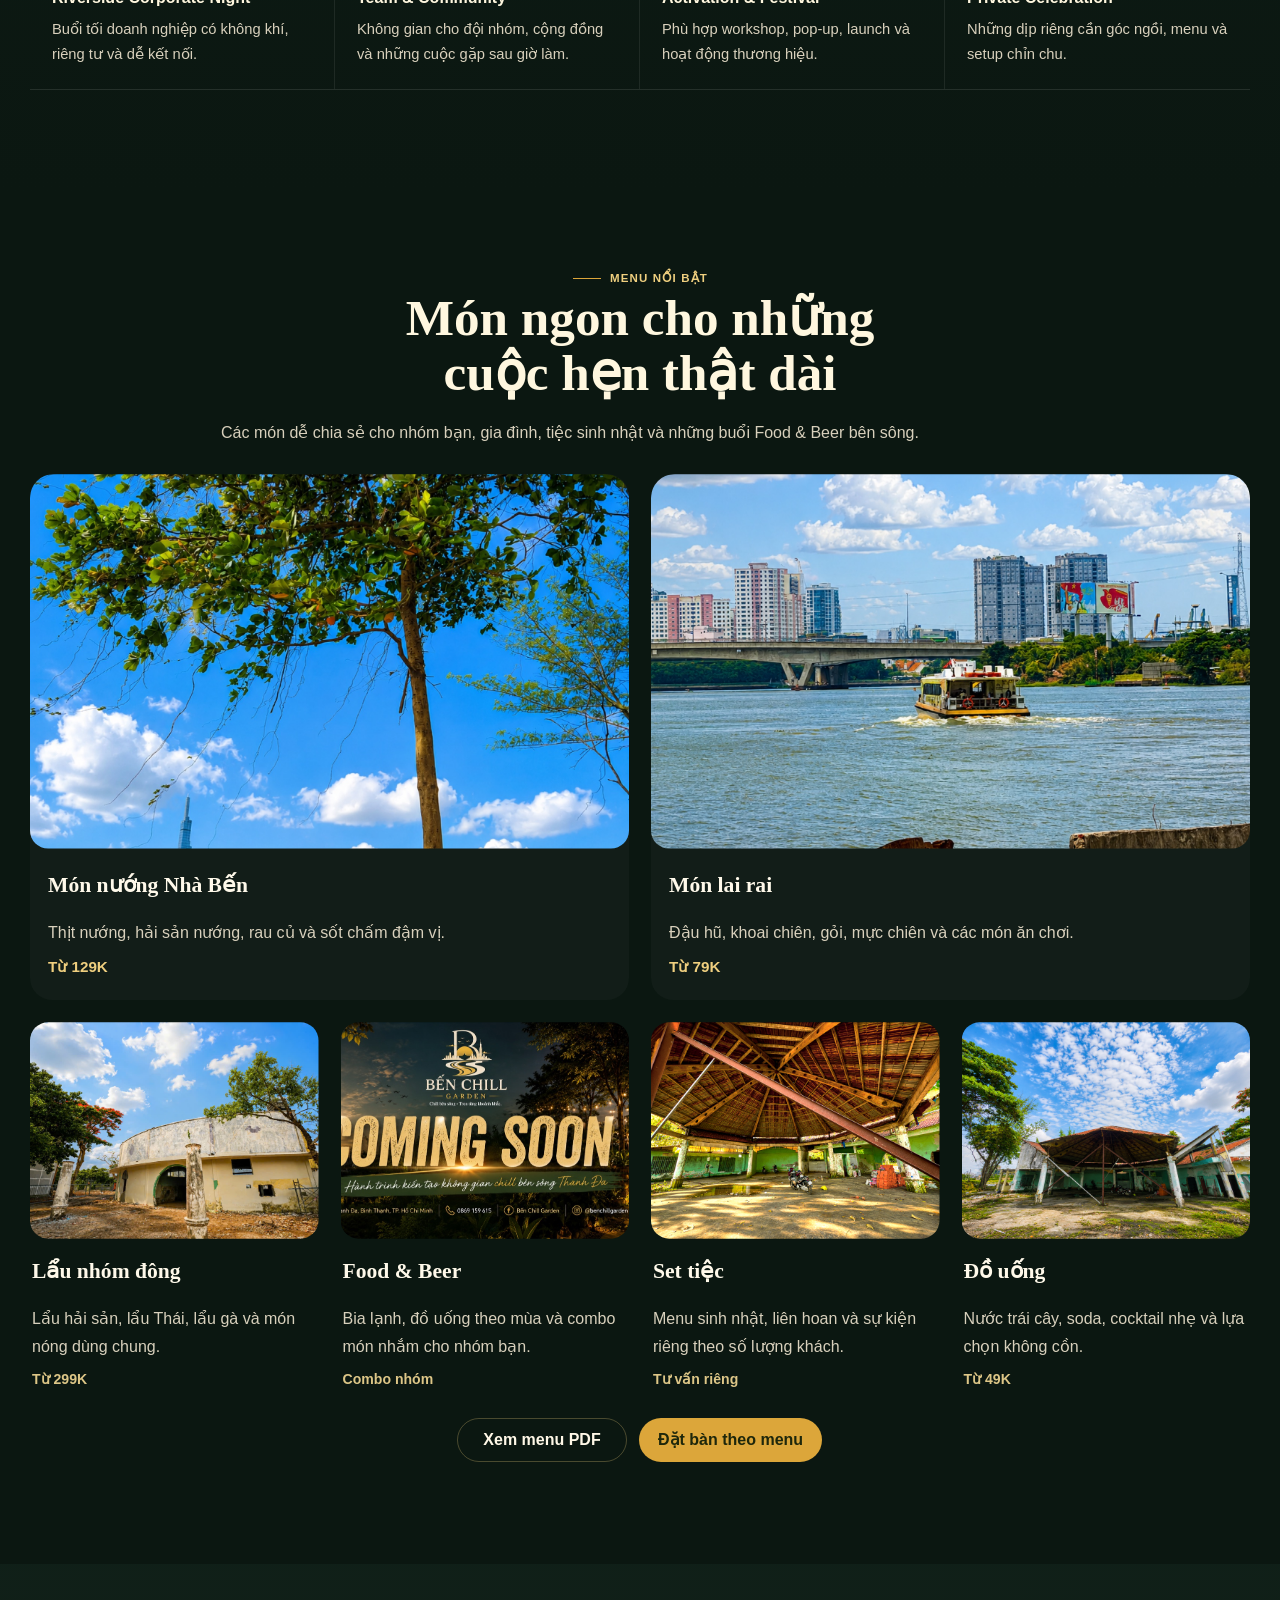
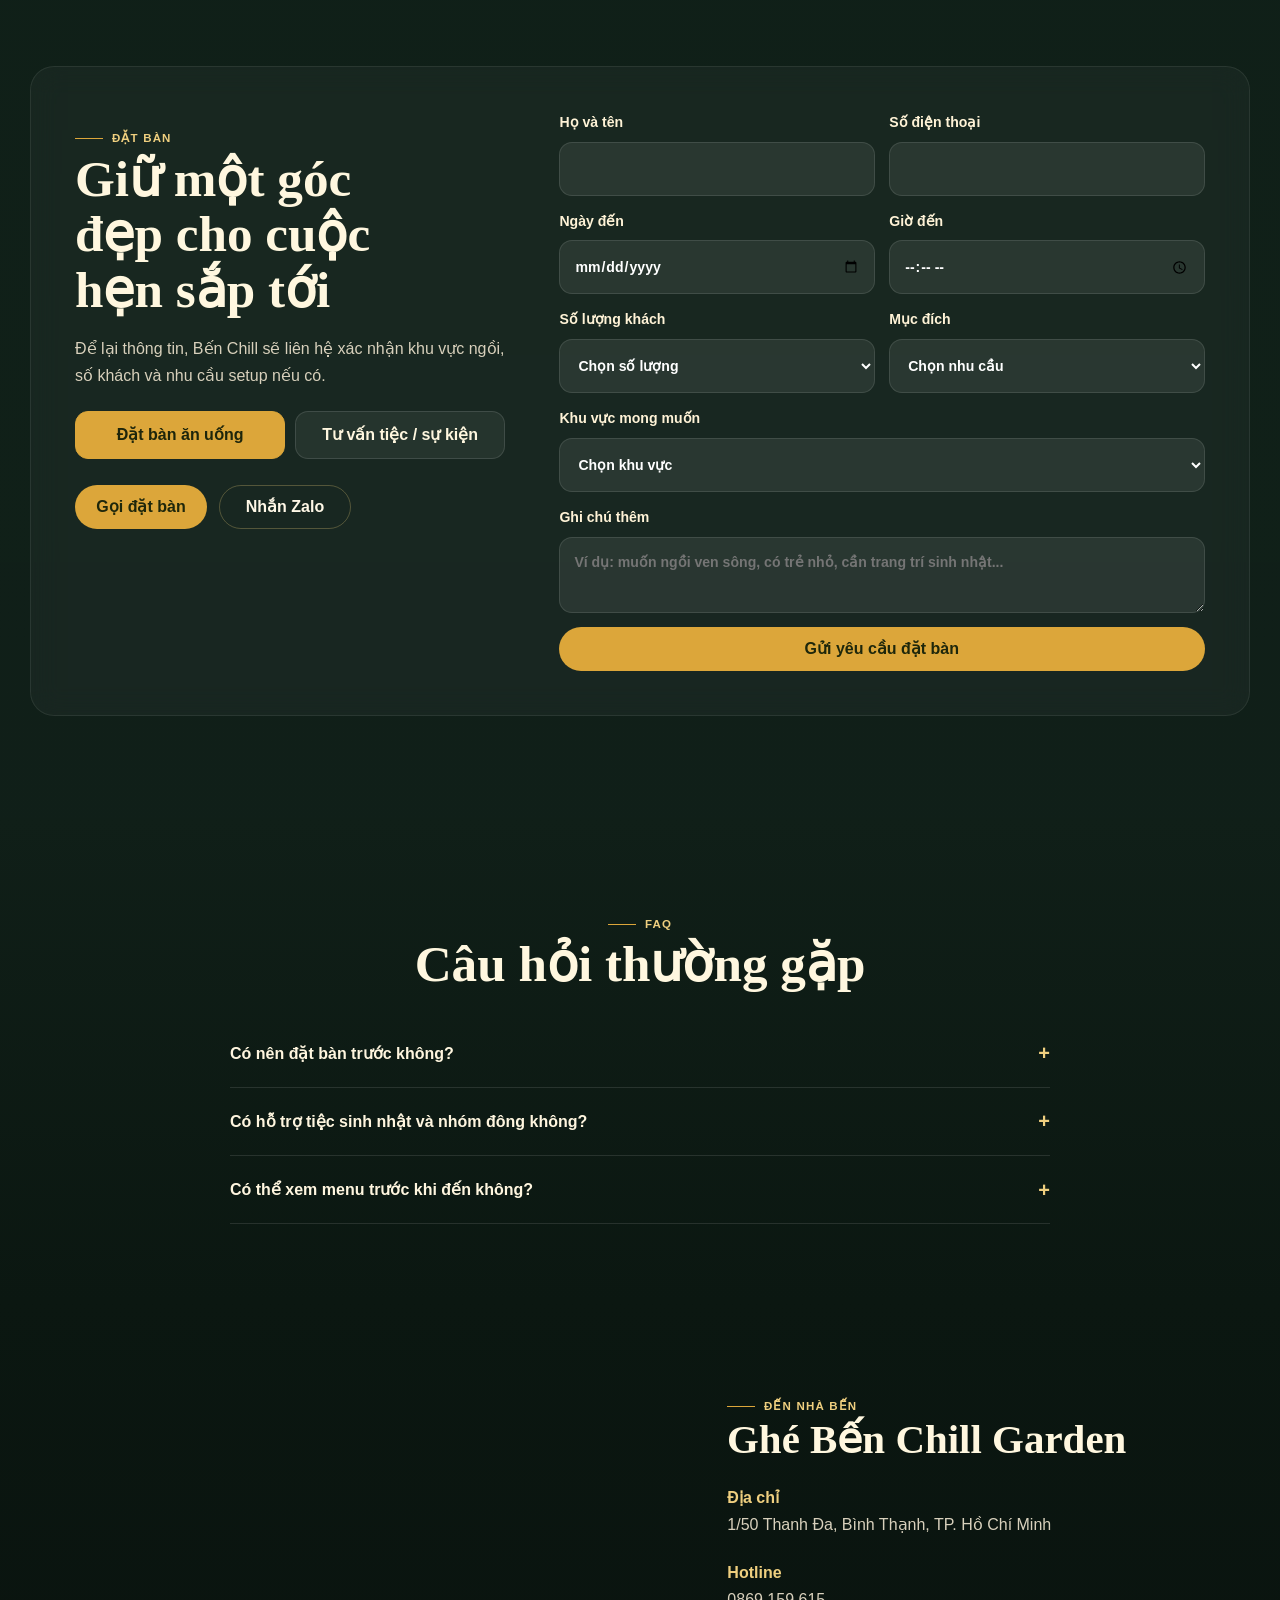
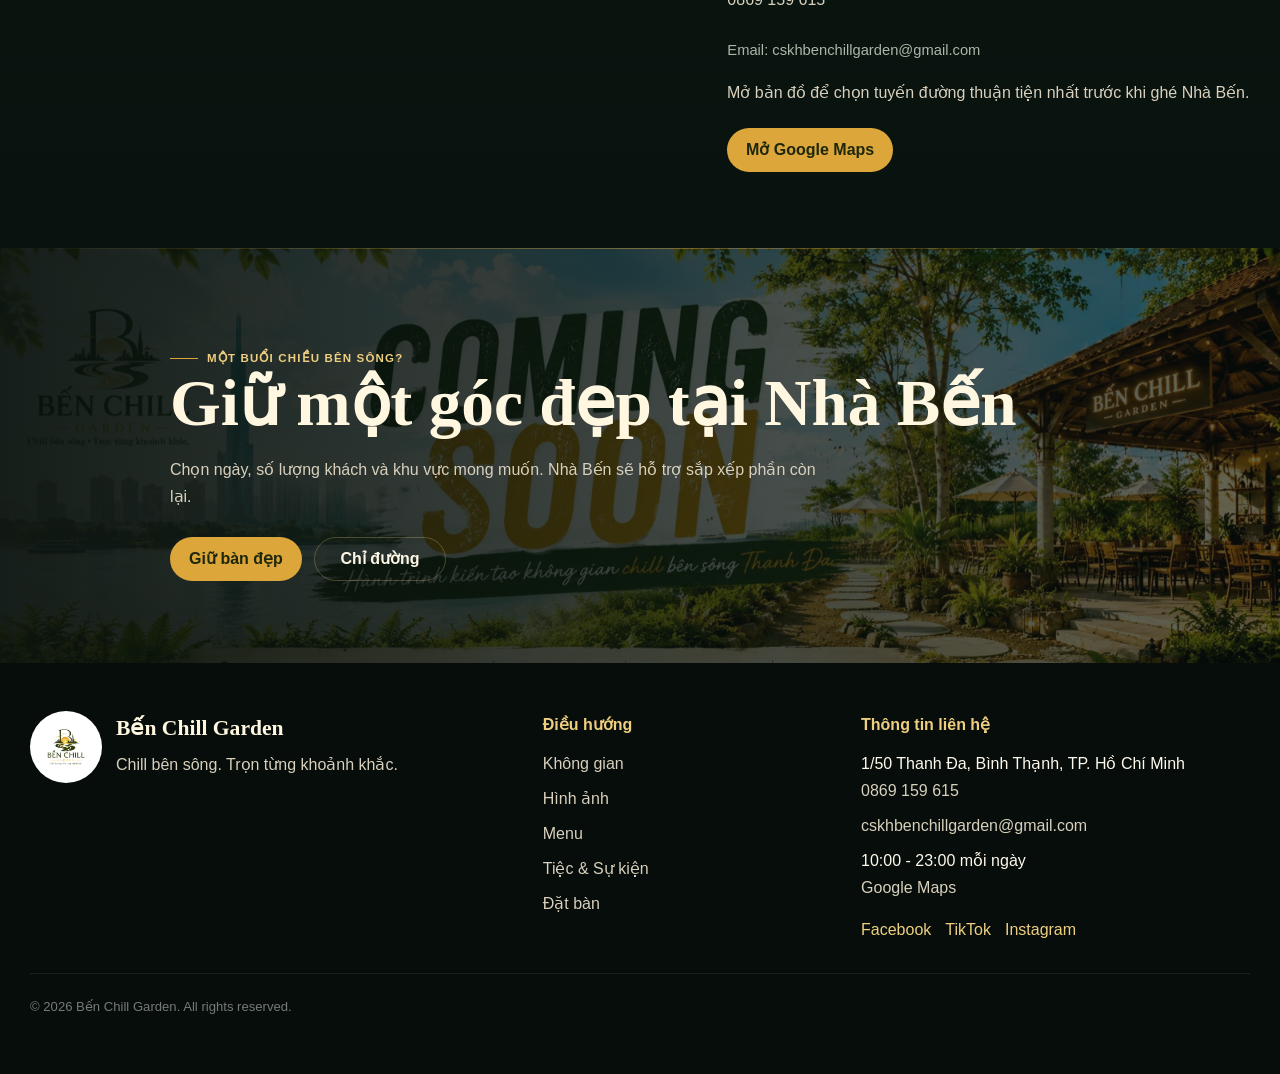
==== commit fcd349a1: "up" ====
--- a/index.html
+++ b/index.html
@@ -269,7 +269,7 @@
       <div class="tab-panel" id="tab-event"><div class="gallery"><img class="tall" src="./assets/event-01.jpg" alt="Tiệc tại Bến Chill" width="1600" height="1200" loading="lazy"><img src="./assets/event-02.jpg" alt="Sinh nhật và sự kiện" width="1200" height="1600" loading="lazy"><img src="./assets/cover-event.jpg" alt="Không gian sự kiện" width="1600" height="608" loading="lazy"><img class="wide" src="./assets/cover-night.jpg" alt="Đêm chill ven sông" width="1600" height="608" loading="lazy"><img src="./assets/space-04.jpg" alt="Góc ngồi tiệc" width="1600" height="1200" loading="lazy"><img src="./assets/guest-03.jpg" alt="Tiệc nhóm" width="1200" height="1600" loading="lazy"></div></div>
       <div class="tab-panel" id="tab-video"><div class="video-grid"><div class="video-empty"><div><b>Video đang cập nhật</b><span>Các video thật sẽ hiển thị tại đây sau khi được thêm trong Admin.</span></div></div></div></div>
     </div></section>
-    <section class="section soft personal-events" id="events"><div class="container personal-wrap"><figure class="personal-media"><img src="./assets/guest-03.jpg" alt="Không gian ven sông cho tiệc cá nhân tại Bến Chill Garden" width="1200" height="1600" loading="lazy"><figcaption class="personal-badge">Tiệc riêng bên sông</figcaption></figure><div class="personal-copy"><span class="eyebrow">Tiệc cá nhân</span><h2>Sinh nhật, gia đình và những cuộc hẹn riêng</h2><p class="personal-lead">Một buổi tối nhẹ nhàng bên sông, có khu ngồi riêng, món chia sẻ theo nhóm và không khí đủ ấm để mọi người ở lại lâu hơn.</p><div class="personal-list"><div class="personal-item"><b>Sinh nhật</b><p>Setup bàn, góc chụp hình và khu vực theo số lượng khách.</p></div><div class="personal-item"><b>Tiệc gia đình</b><p>Không gian thoáng, dễ ngồi cùng trẻ nhỏ và người lớn tuổi.</p></div><div class="personal-item"><b>Hẹn hò</b><p>Một góc ven sông vừa đủ riêng cho buổi tối của hai người.</p></div><div class="personal-item"><b>Họp mặt bạn bè</b><p>Bàn rộng, món chia sẻ và một cuộc vui không cần vội.</p></div></div><div class="hero-actions"><a class="btn primary" href="#booking">Tư vấn tiệc</a><a class="btn secondary" href="tel:0869159615">Gọi nhanh</a></div></div></div></section>
+    <section class="section soft personal-events" id="events"><div class="container personal-wrap"><figure class="personal-media"><img src="./assets/guest-03.jpg" alt="Không gian ven sông cho tiệc cá nhân tại Bến Chill Garden" width="1200" height="1600" loading="lazy"><figcaption class="personal-badge">Tiệc riêng bên sông</figcaption></figure><div class="personal-copy"><span class="eyebrow">Tiệc cá nhân</span><h2>Sinh nhật, gia đình và những cuộc hẹn riêng</h2><p class="personal-lead">Một buổi tối nhẹ nhàng bên sông, có khu ngồi riêng, món chia sẻ theo nhóm và không khí đủ ấm để mọi người ở lại lâu hơn.</p><div class="personal-list"><div class="personal-item"><b>Sinh nhật</b><p>Setup bàn, góc chụp hình và khu vực theo số lượng khách.</p></div><div class="personal-item"><b>Tiệc gia đình</b><p>Không gian thoáng, dễ ngồi cùng trẻ nhỏ và người lớn tuổi.</p></div><div class="personal-item"><b>Hẹn hò</b><p>Một góc ven sông vừa đủ riêng cho buổi tối của hai người.</p></div><div class="personal-item"><b>Họp mặt bạn bè</b><p>Bàn rộng, món chia sẻ và một cuộc vui không cần vội.</p></div></div><div class="hero-actions"><a class="btn primary events-cta-primary" href="#booking">Tư vấn tiệc</a><a class="btn secondary events-cta-secondary" href="tel:0869159615">Gọi nhanh</a></div></div></div></section>
     <section class="section b2b-section" id="b2b"><div class="container"><div class="b2b-grid"><div class="b2b-image"><img src="./assets/cover-event.jpg" alt="B2B và sự kiện tại Bến Chill Garden" width="1600" height="608" loading="lazy"></div><div><span class="eyebrow">B2B & Event</span><h2>Không gian linh hoạt cho doanh nghiệp và thương hiệu</h2><p class="lead">Từ một buổi gặp đối tác bên sông đến chương trình cộng đồng có âm nhạc và trải nghiệm thương hiệu, Nhà Bến có thể linh hoạt theo quy mô và tính chất sự kiện.</p><div class="b2b-list"><div class="b2b-item"><b>Corporate Event</b><p>Tiệc công ty, year-end party, gặp mặt đối tác và networking.</p></div><div class="b2b-item"><b>Team Gathering</b><p>Họp nhóm, liên hoan phòng ban và những buổi gặp sau giờ làm.</p></div><div class="b2b-item"><b>Private Booking</b><p>Nhóm riêng cần khu vực phù hợp, lịch trình rõ và cách phục vụ riêng.</p></div><div class="b2b-item"><b>Brand Activation</b><p>Launch, pop-up, workshop, acoustic night và hoạt động cộng đồng.</p></div></div><div class="hero-actions"><a class="btn primary event-booking-link" href="#booking">Trao đổi về sự kiện</a></div></div></div><div class="format-strip"><div><b>Riverside Corporate Night</b><p>Buổi tối doanh nghiệp có không khí, riêng tư và dễ kết nối.</p></div><div><b>Team & Community</b><p>Không gian cho đội nhóm, cộng đồng và những cuộc gặp sau giờ làm.</p></div><div><b>Activation & Festival</b><p>Phù hợp workshop, pop-up, launch và hoạt động thương hiệu.</p></div><div><b>Private Celebration</b><p>Những dịp riêng cần góc ngồi, menu và setup chỉn chu.</p></div></div></div></section>
     <section class="section" id="menu"><div class="container"><div class="head center"><span class="eyebrow">Menu nổi bật</span><h2>Món ngon cho những cuộc hẹn thật dài</h2><p class="lead">Các món dễ chia sẻ cho nhóm bạn, gia đình, tiệc sinh nhật và những buổi Food & Beer bên sông.</p></div><div class="grid menu-feature-grid"><article class="menu-card"><img src="./assets/food-01.jpg" alt="Món nướng" width="1200" height="1600" loading="lazy"><div><h3>Món nướng Nhà Bến</h3><p>Thịt nướng, hải sản nướng, rau củ và sốt chấm đậm vị.</p><strong>Từ 129K</strong></div></article><article class="menu-card"><img src="./assets/food-02.jpg" alt="Món lai rai" width="1200" height="1600" loading="lazy"><div><h3>Món lai rai</h3><p>Đậu hũ, khoai chiên, gỏi, mực chiên và các món ăn chơi.</p><strong>Từ 79K</strong></div></article><article class="menu-card"><img src="./assets/food-03.jpg" alt="Lẩu" width="1200" height="1600" loading="lazy"><div><h3>Lẩu nhóm đông</h3><p>Lẩu hải sản, lẩu Thái, lẩu gà và món nóng dùng chung.</p><strong>Từ 299K</strong></div></article><article class="menu-card"><img src="./assets/cover-night.jpg" alt="Food & Beer" width="1600" height="608" loading="lazy"><div><h3>Food & Beer</h3><p>Bia lạnh, đồ uống theo mùa và combo món nhắm cho nhóm bạn.</p><strong>Combo nhóm</strong></div></article><article class="menu-card"><img src="./assets/event-01.jpg" alt="Set tiệc" width="1600" height="1200" loading="lazy"><div><h3>Set tiệc</h3><p>Menu sinh nhật, liên hoan và sự kiện riêng theo số lượng khách.</p><strong>Tư vấn riêng</strong></div></article><article class="menu-card"><img src="./assets/space-02.jpg" alt="Đồ uống" width="1600" height="1200" loading="lazy"><div><h3>Đồ uống</h3><p>Nước trái cây, soda, cocktail nhẹ và lựa chọn không cồn.</p><strong>Từ 49K</strong></div></article></div><div class="menu-actions center"><a class="btn secondary" href="./menu-ben-chill-garden.pdf" target="_blank" rel="noopener noreferrer">Xem menu PDF</a><a class="btn primary" href="#booking">Đặt bàn theo menu</a></div></div></section>
     <section class="section booking-section" id="booking"><div class="container booking-wrap"><div class="booking"><span class="eyebrow">Đặt bàn</span><h2>Giữ một góc đẹp cho cuộc hẹn sắp tới</h2><p>Để lại thông tin, Bến Chill sẽ liên hệ xác nhận khu vực ngồi, số khách và nhu cầu setup nếu có.</p><div class="booking-mode" role="tablist" aria-label="Chọn nhu cầu đặt chỗ"><button class="mode-btn active" type="button" data-mode="dining">Đặt bàn ăn uống</button><button class="mode-btn" type="button" data-mode="event">Tư vấn tiệc / sự kiện</button></div><div class="quick"><a class="btn primary" href="tel:0869159615">Gọi đặt bàn</a><a class="btn secondary" href="https://zalo.me/0869159615" target="_blank" rel="noopener noreferrer">Nhắn Zalo</a></div><p class="status" id="status" role="status" aria-live="polite">Sau khi gửi, Nhà Bến sẽ nhận thông tin và liên hệ xác nhận sớm.</p><p class="form-error" id="formError">Vui lòng kiểm tra lại các thông tin bắt buộc trước khi gửi.</p><div class="success-actions" id="successActions"><a class="btn secondary" href="https://zalo.me/0869159615" target="_blank" rel="noopener noreferrer">Zalo xác nhận nhanh</a></div></div><form id="bookingForm"><input type="hidden" name="bookingType" value="Đặt bàn ăn uống"><label>Họ và tên<input type="text" name="name" autocomplete="name" required></label><label>Số điện thoại<input type="tel" name="phone" autocomplete="tel" required></label><label>Ngày đến<input type="date" name="date" required></label><label>Giờ đến<input type="time" name="time" required></label><label>Số lượng khách<select name="guests" required><option value="">Chọn số lượng</option><option>2-4 khách</option><option>5-10 khách</option><option>11-20 khách</option><option>Trên 20 khách</option></select></label><label>Mục đích<select name="purpose" required><option value="">Chọn nhu cầu</option><option>Sinh nhật</option><option>Liên hoan công ty</option><option>Tiệc gia đình</option><option>Hẹn hò</option><option>Họp mặt bạn bè</option><option>Sự kiện riêng</option></select></label><label class="full">Khu vực mong muốn<select name="area" required><option value="">Chọn khu vực</option><option>Khu ven sông</option><option>Khu sân vườn</option><option>Khu nhóm đông / tiệc riêng</option><option>Nhờ Nhà Bến tư vấn</option></select></label><div class="event-fields full" id="eventFields" hidden><div class="grid"><label>Loại sự kiện<select name="eventType"><option value="">Chọn loại sự kiện</option><option>Corporate Event</option><option>Team Gathering</option><option>Private Booking</option><option>Brand Activation</option><option>Acoustic night / Workshop</option></select></label><label>Quy mô khách<input type="text" name="eventScale" placeholder="Ví dụ: 30-50 khách"></label><label>Ngân sách dự kiến<input type="text" name="budget" placeholder="Ví dụ: 10-20 triệu"></label><label>Yêu cầu setup / concept<input type="text" name="concept" placeholder="Ví dụ: sinh nhật, acoustic, workshop..."></label></div></div><label class="full">Ghi chú thêm<textarea name="note" placeholder="Ví dụ: muốn ngồi ven sông, có trẻ nhỏ, cần trang trí sinh nhật..."></textarea></label><button class="btn primary full" id="submitBtn" type="submit">Gửi yêu cầu đặt bàn</button></form></div></section>
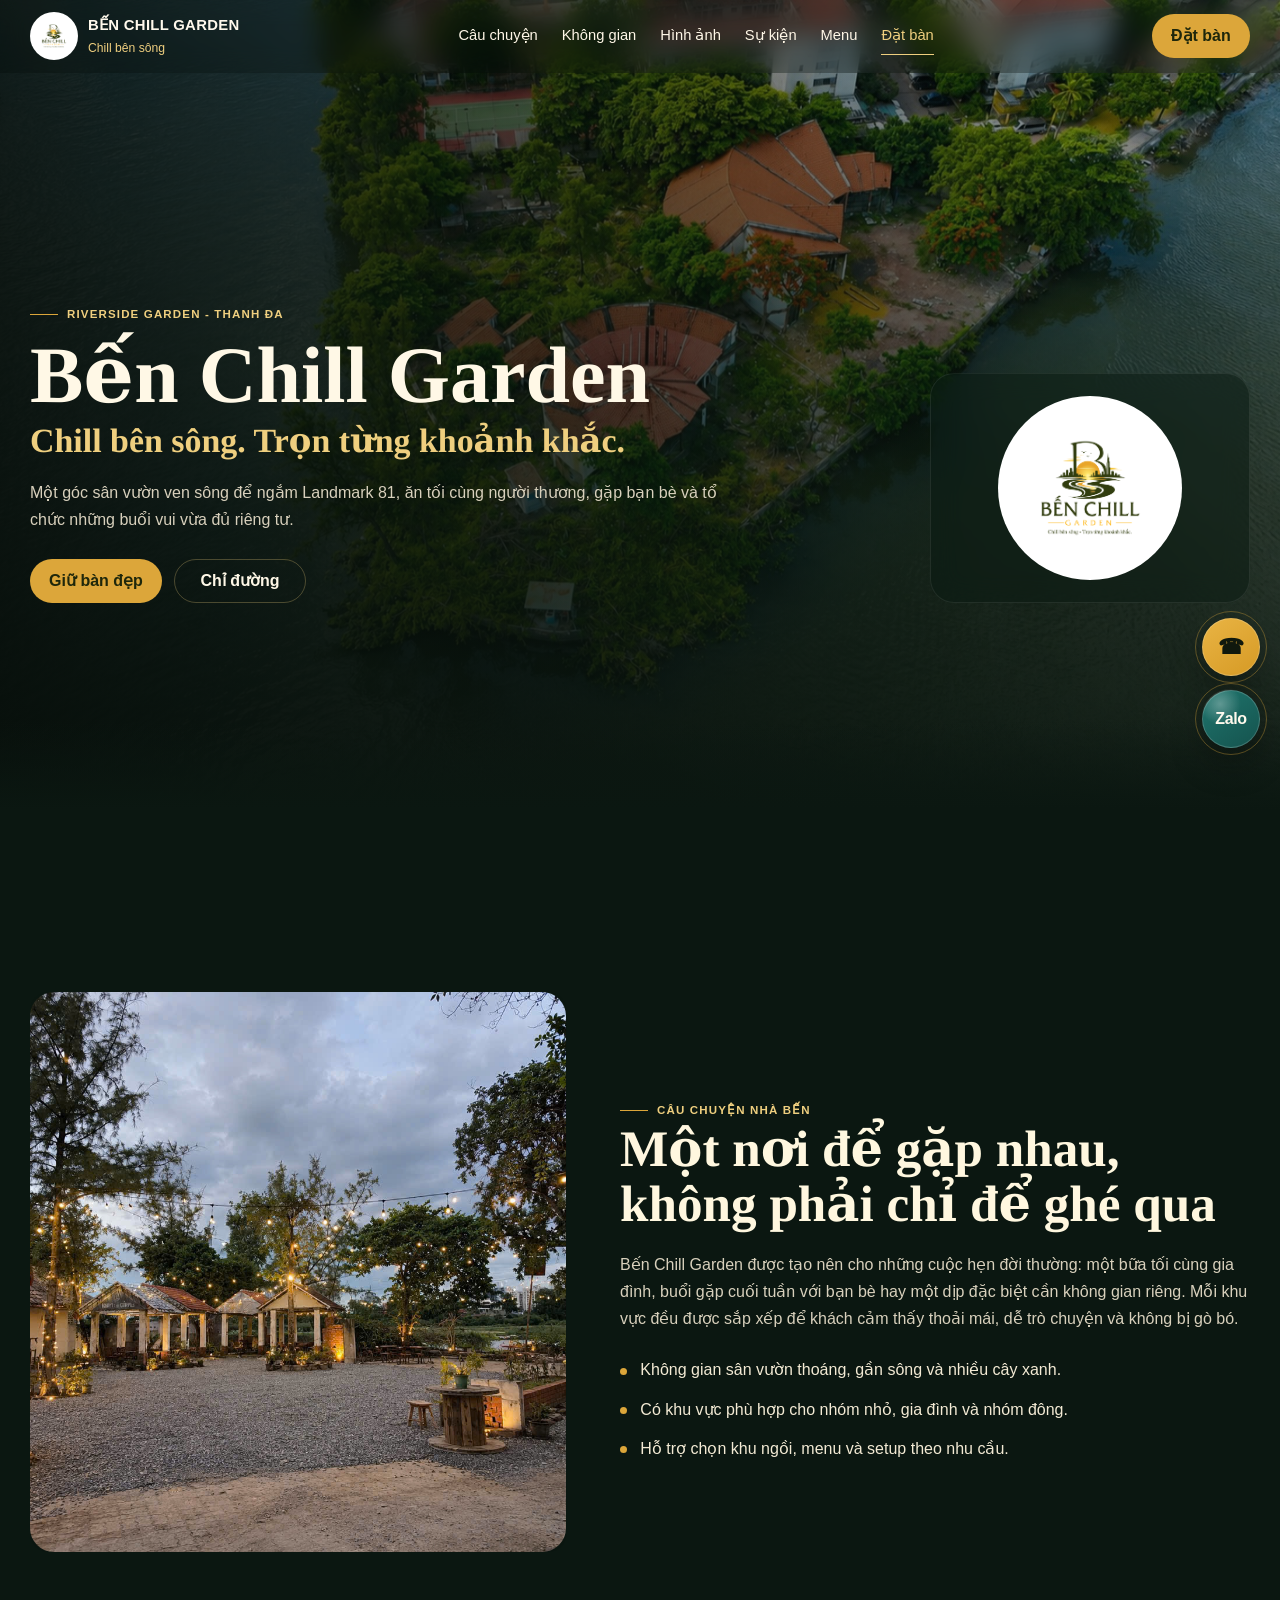
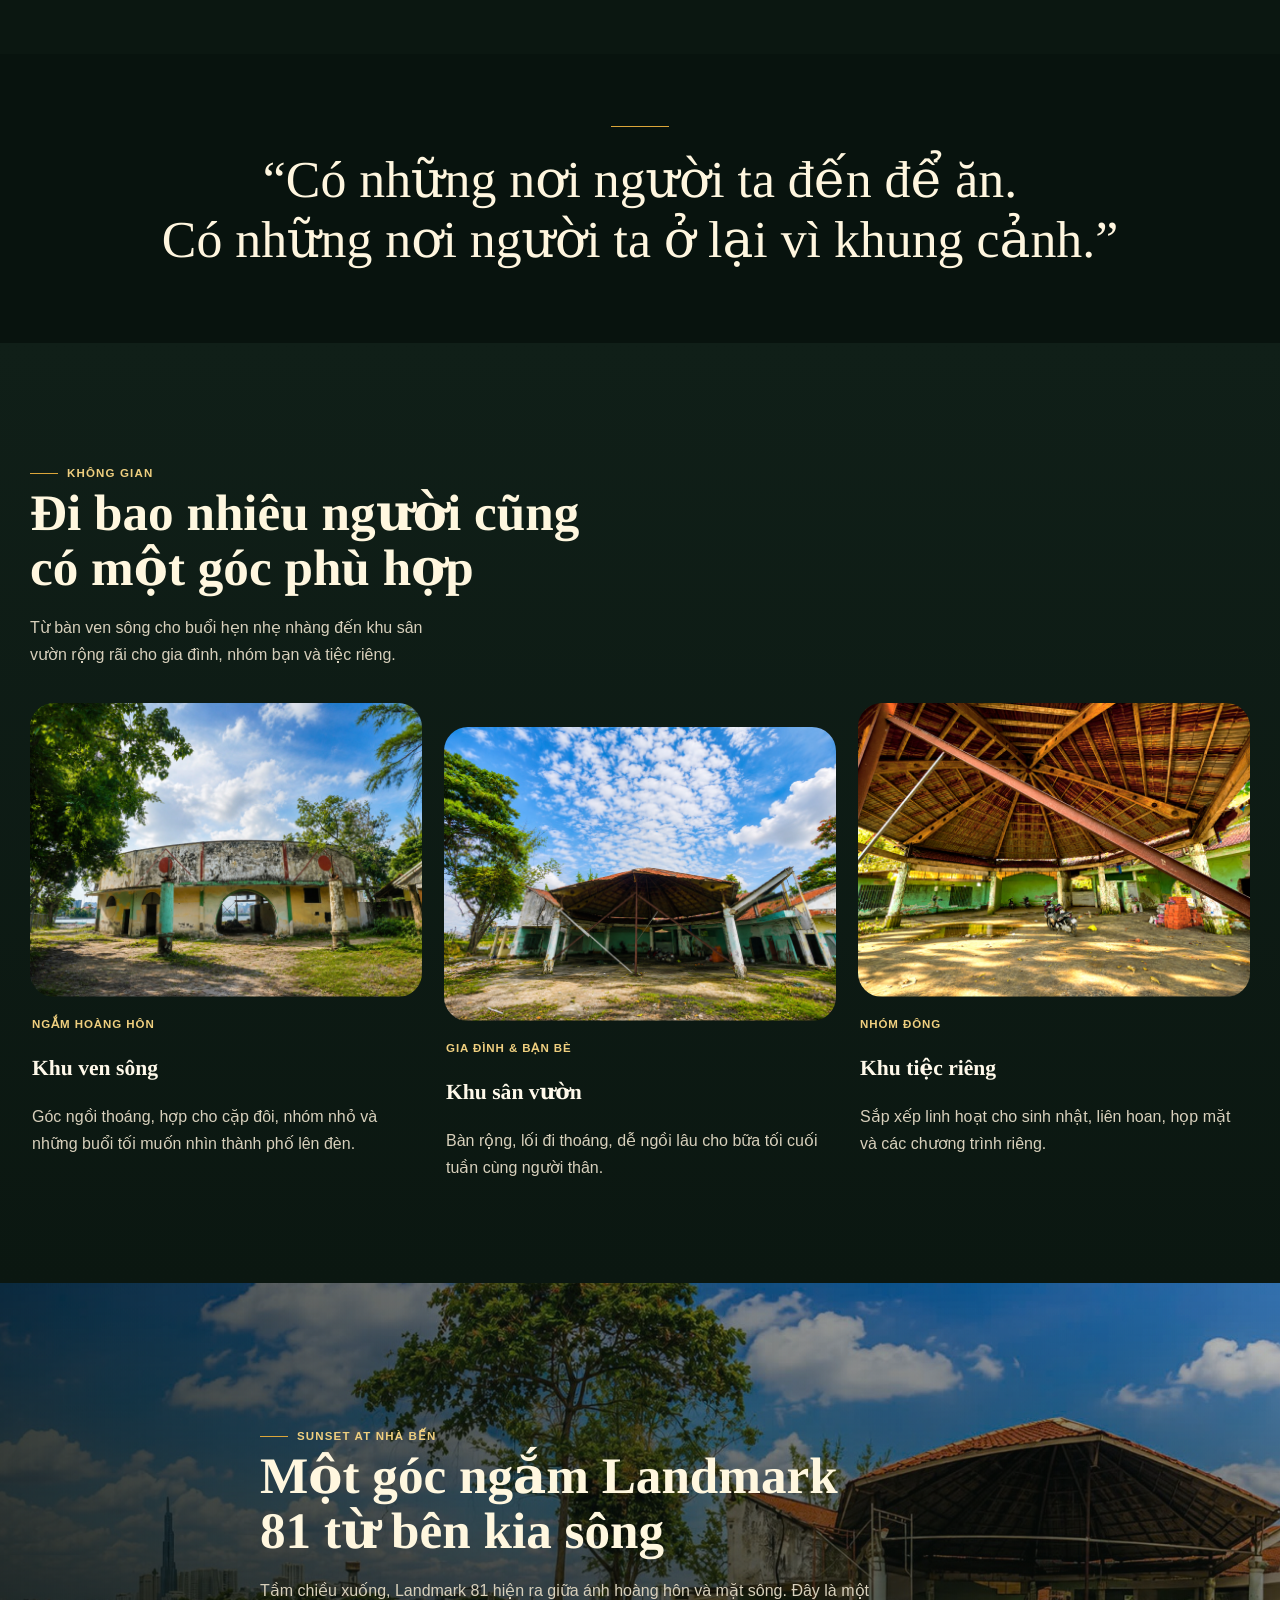
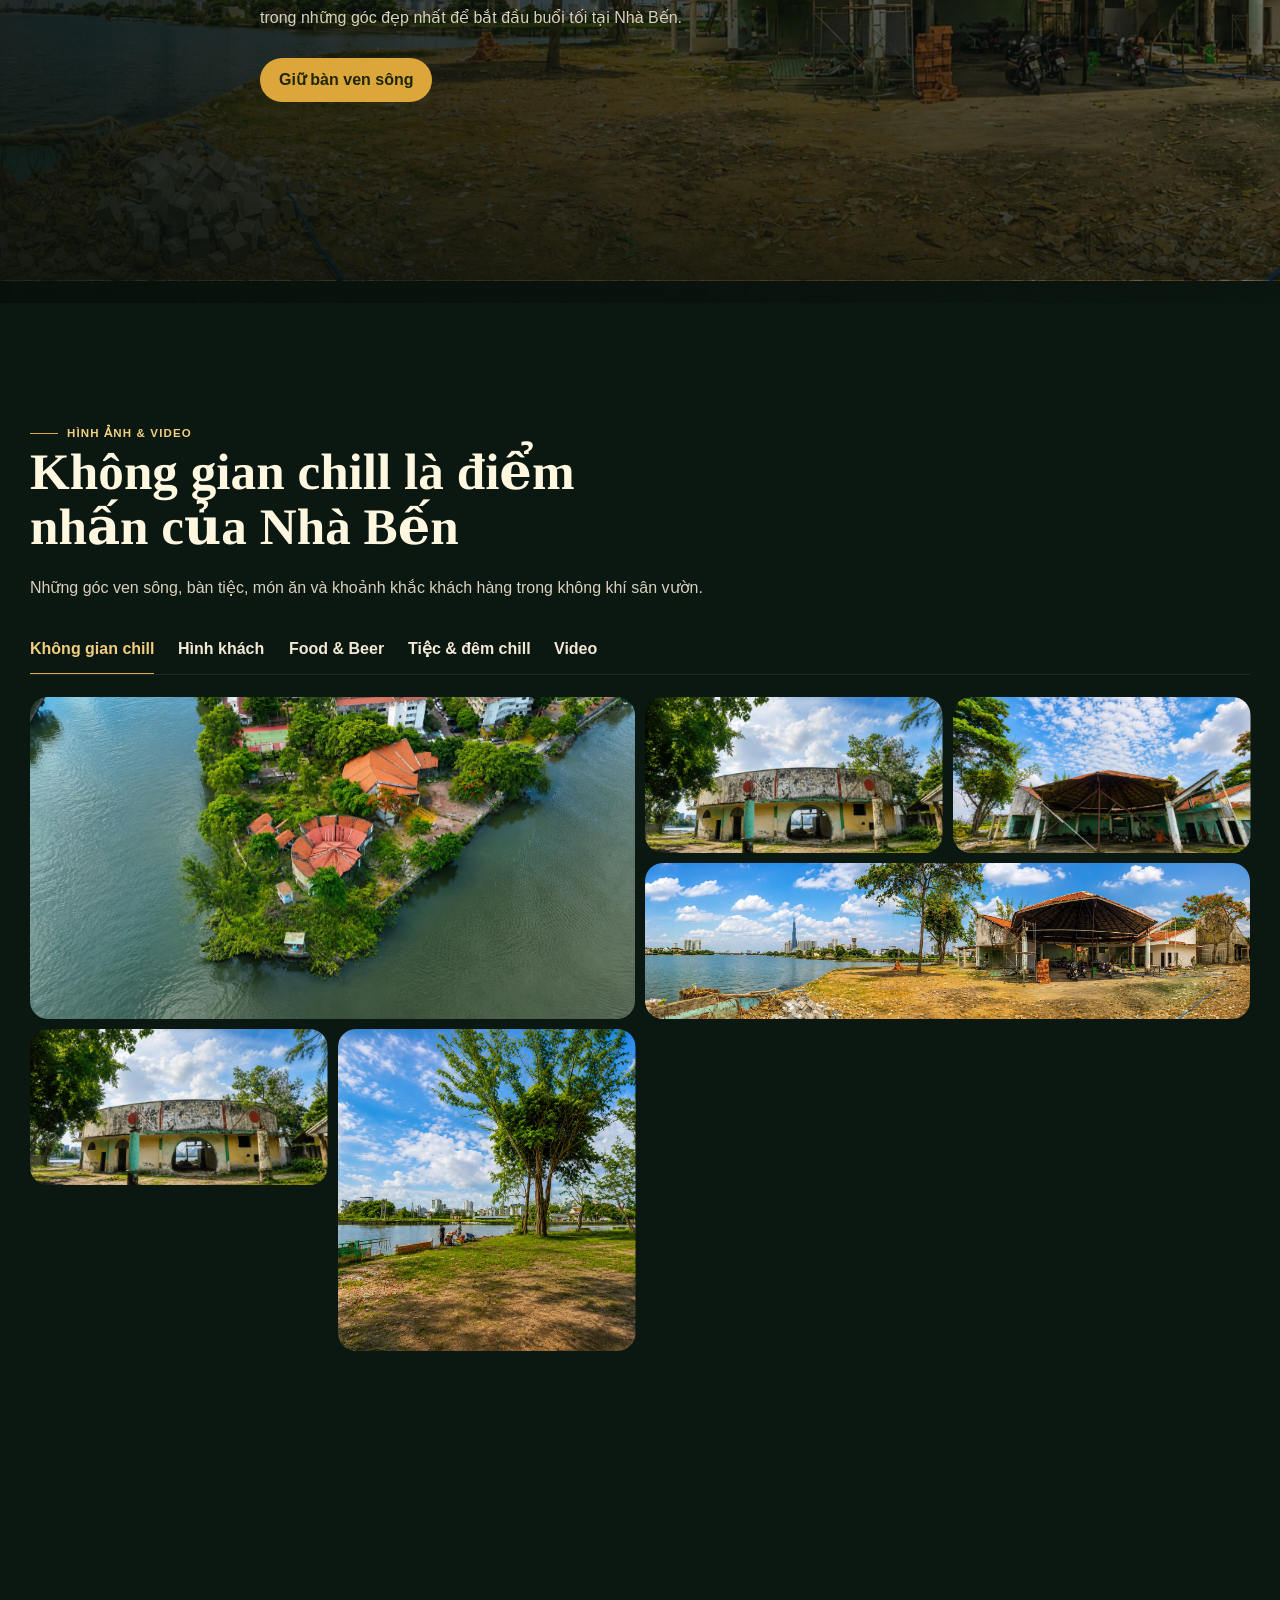
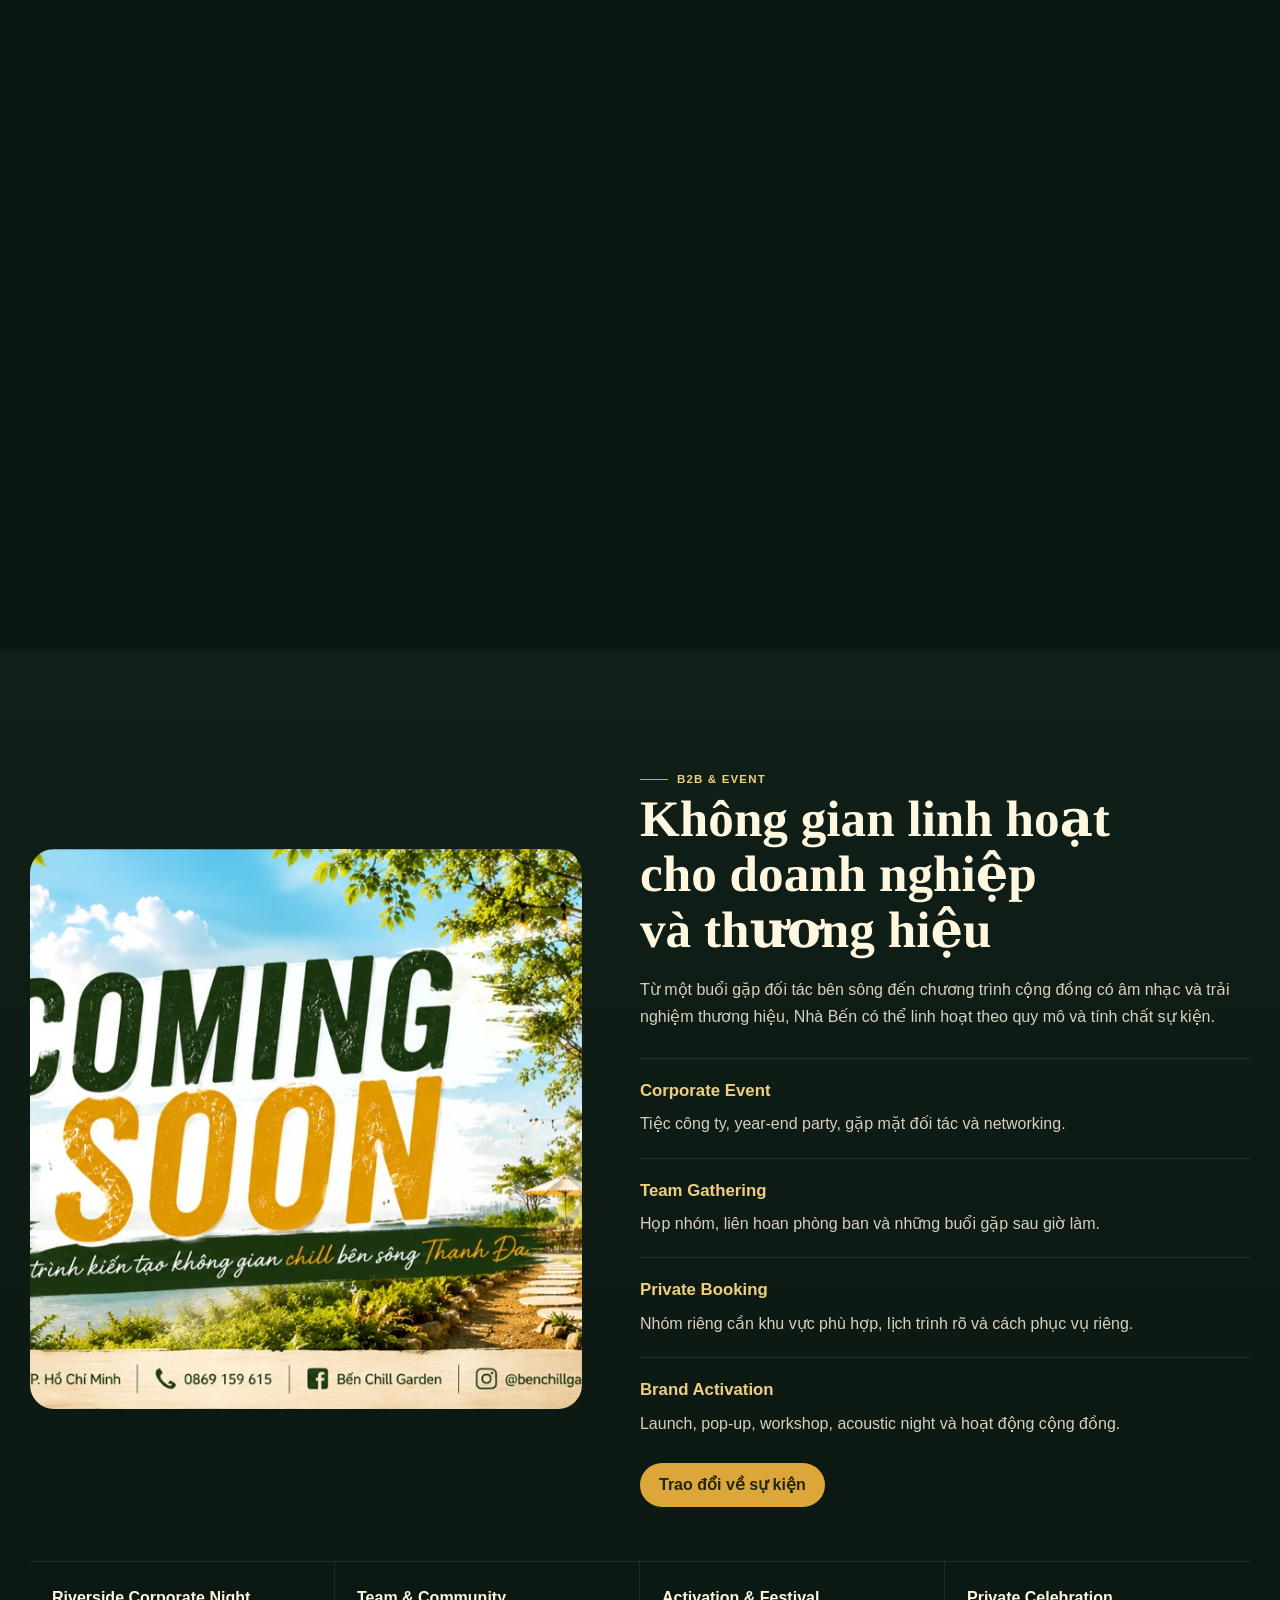
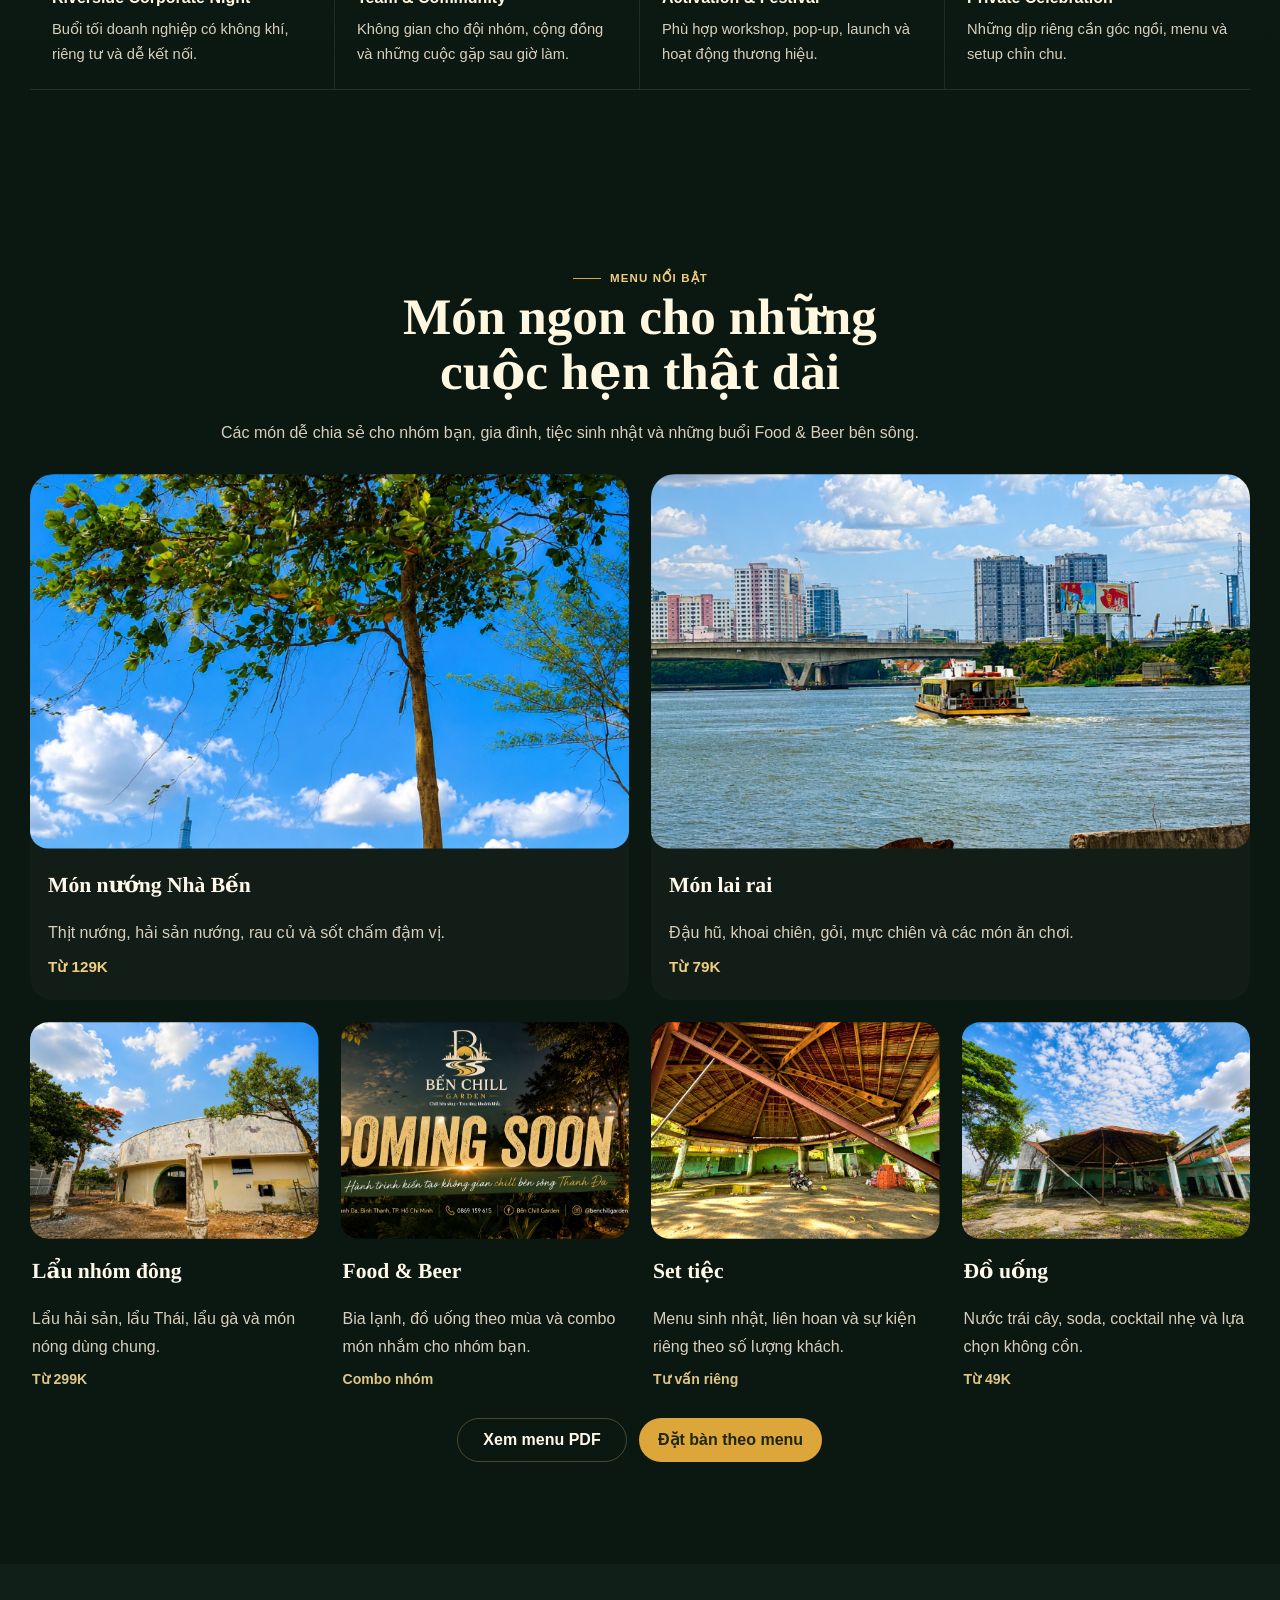
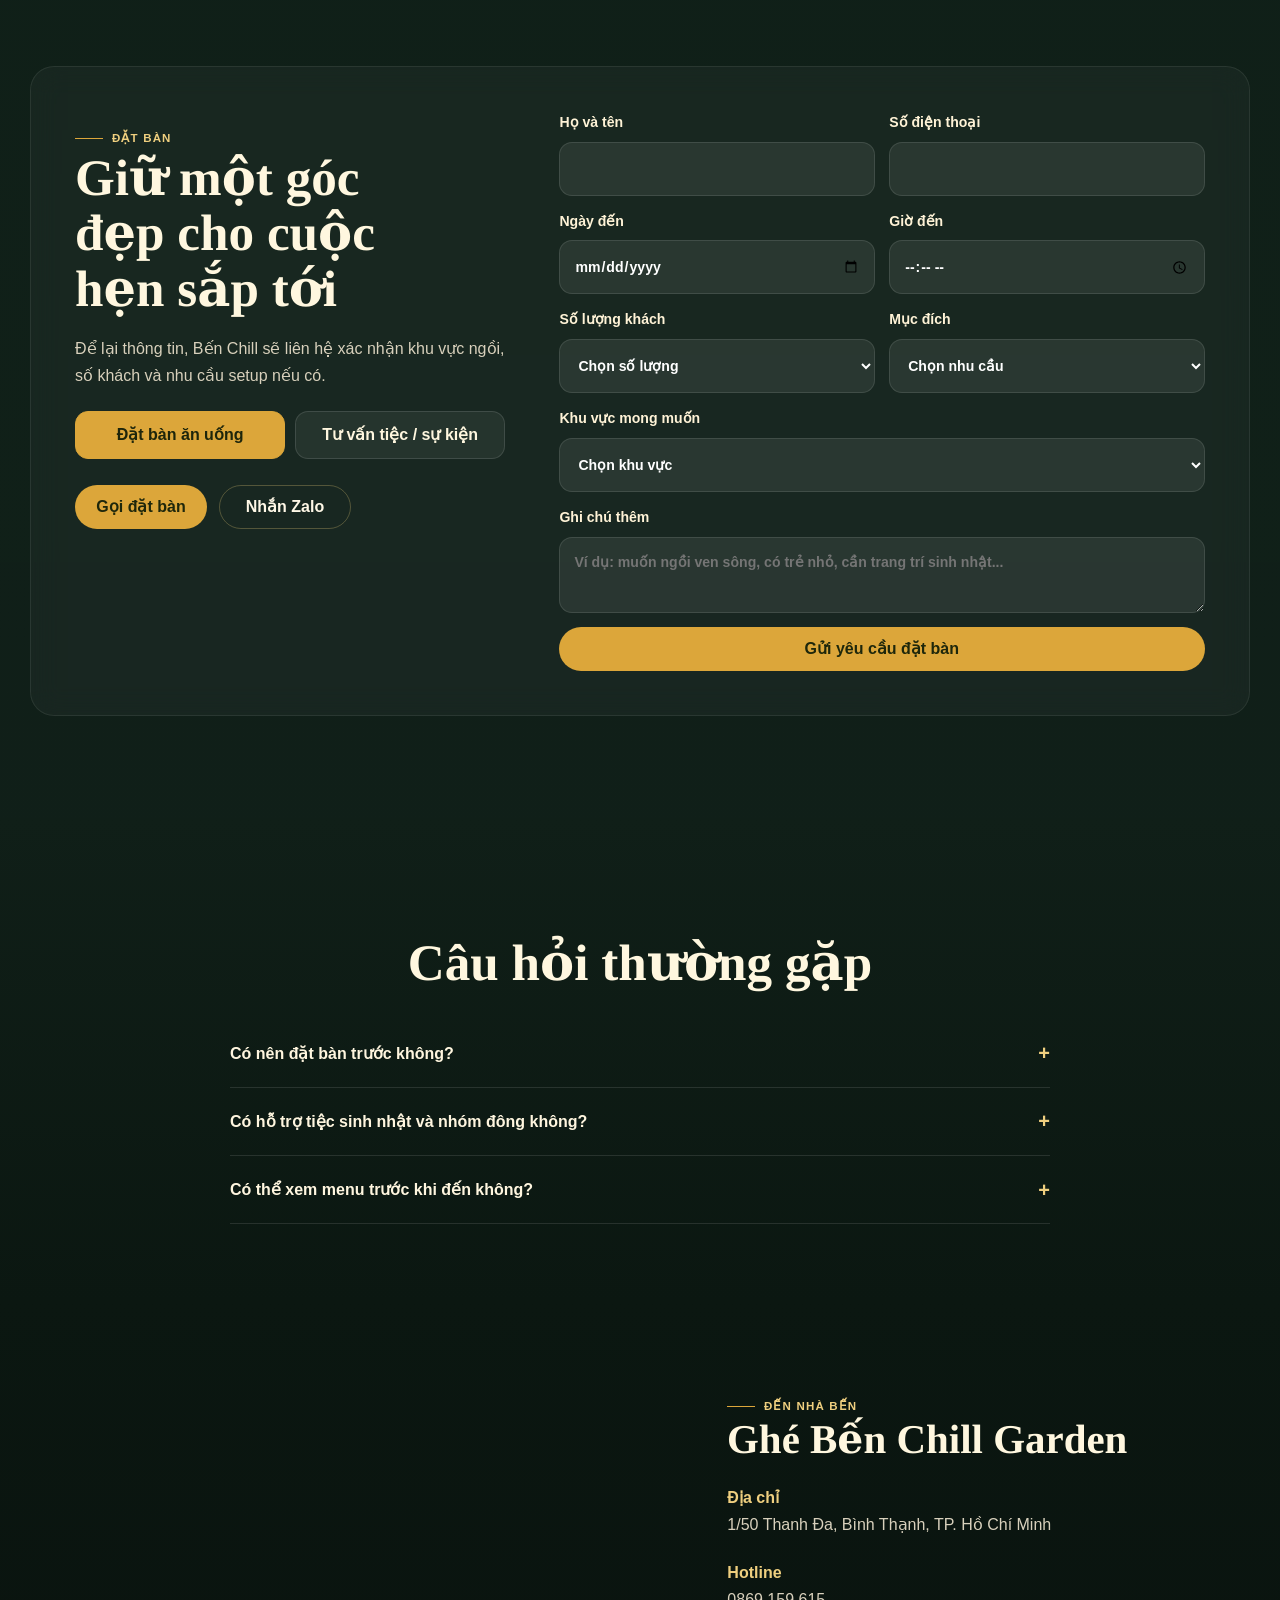
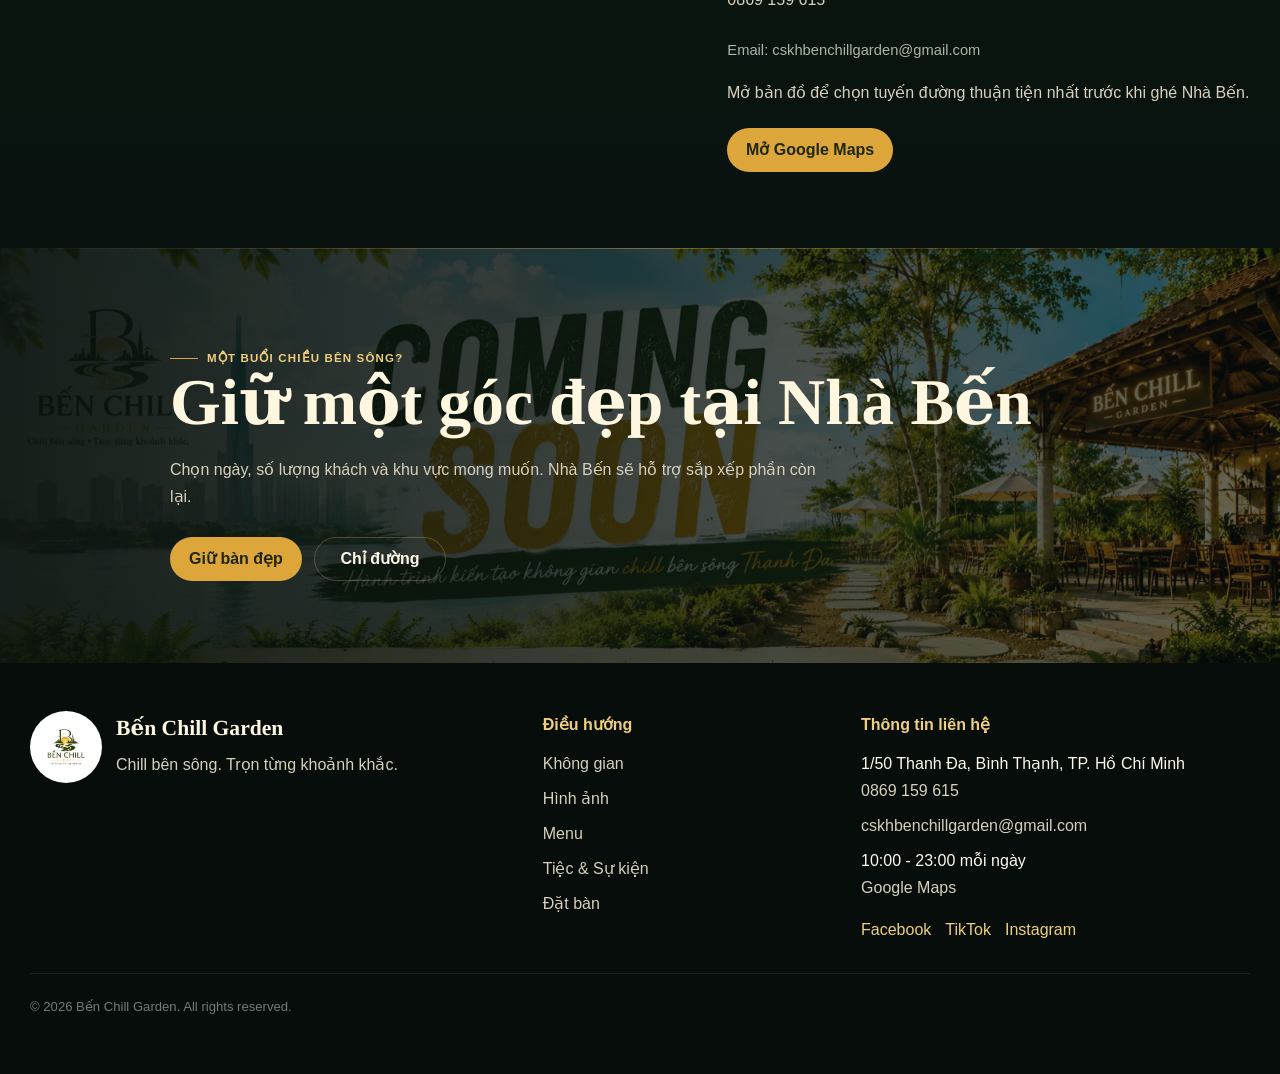
==== commit ff26d7d7: "Update index.html" ====
--- a/index.html
+++ b/index.html
@@ -245,6 +245,52 @@
       .back-top{right:14px!important;bottom:88px!important}
       #menu{padding-top:44px!important}
     }
+    h1,h2,.brand-title,.brand-message,.quote-section p,.footer-brand strong,.card h3,.menu-card h3,.note b,.value-row span,.gallery-tab-title h2,.booking-board-head h2,.video-empty b{
+      font-family:"Times New Roman","Liberation Serif","Noto Serif","DejaVu Serif",serif!important;
+      font-kerning:normal;
+      font-variant-ligatures:normal;
+      letter-spacing:0!important;
+      word-spacing:0!important;
+      text-rendering:geometricPrecision;
+      overflow-wrap:normal;
+    }
+    .brand-title{
+      display:block!important;
+      max-width:780px;
+      line-height:.94!important;
+      white-space:normal;
+      text-wrap:balance;
+    }
+    .brand-message{
+      line-height:1.08!important;
+      text-wrap:balance;
+    }
+    .hero h1.text-reveal,.hero .brand-title,.hero .brand-message{
+      filter:none!important;
+    }
+    .hero h1{
+      max-width:820px;
+    }
+    @media(min-width:981px){
+      .brand-title{font-size:clamp(3.7rem,6.25vw,5.75rem)!important}
+      .brand-message{font-size:clamp(1.45rem,2.65vw,2.45rem)!important;max-width:760px}
+      .hero-copy{max-width:860px!important}
+    }
+    @media(min-width:681px) and (max-width:980px){
+      .brand-title{font-size:clamp(3.25rem,9vw,5rem)!important;line-height:.96!important}
+      .brand-message{font-size:clamp(1.35rem,4.2vw,2.2rem)!important}
+      .hero h1{max-width:720px}
+    }
+    @media(max-width:680px){
+      .brand-title{font-size:clamp(2.75rem,14.8vw,4rem)!important;line-height:.96!important}
+      .brand-message{font-size:clamp(1.12rem,6.2vw,1.75rem)!important;line-height:1.12!important}
+      .hero h1{max-width:390px}
+      h2{line-height:1.05!important}
+    }
+    @media(max-width:390px){
+      .brand-title{font-size:clamp(2.35rem,13.4vw,3.35rem)!important}
+      .brand-message{font-size:clamp(1.02rem,5.8vw,1.45rem)!important}
+    }
   </style>
 </head>
 <body>
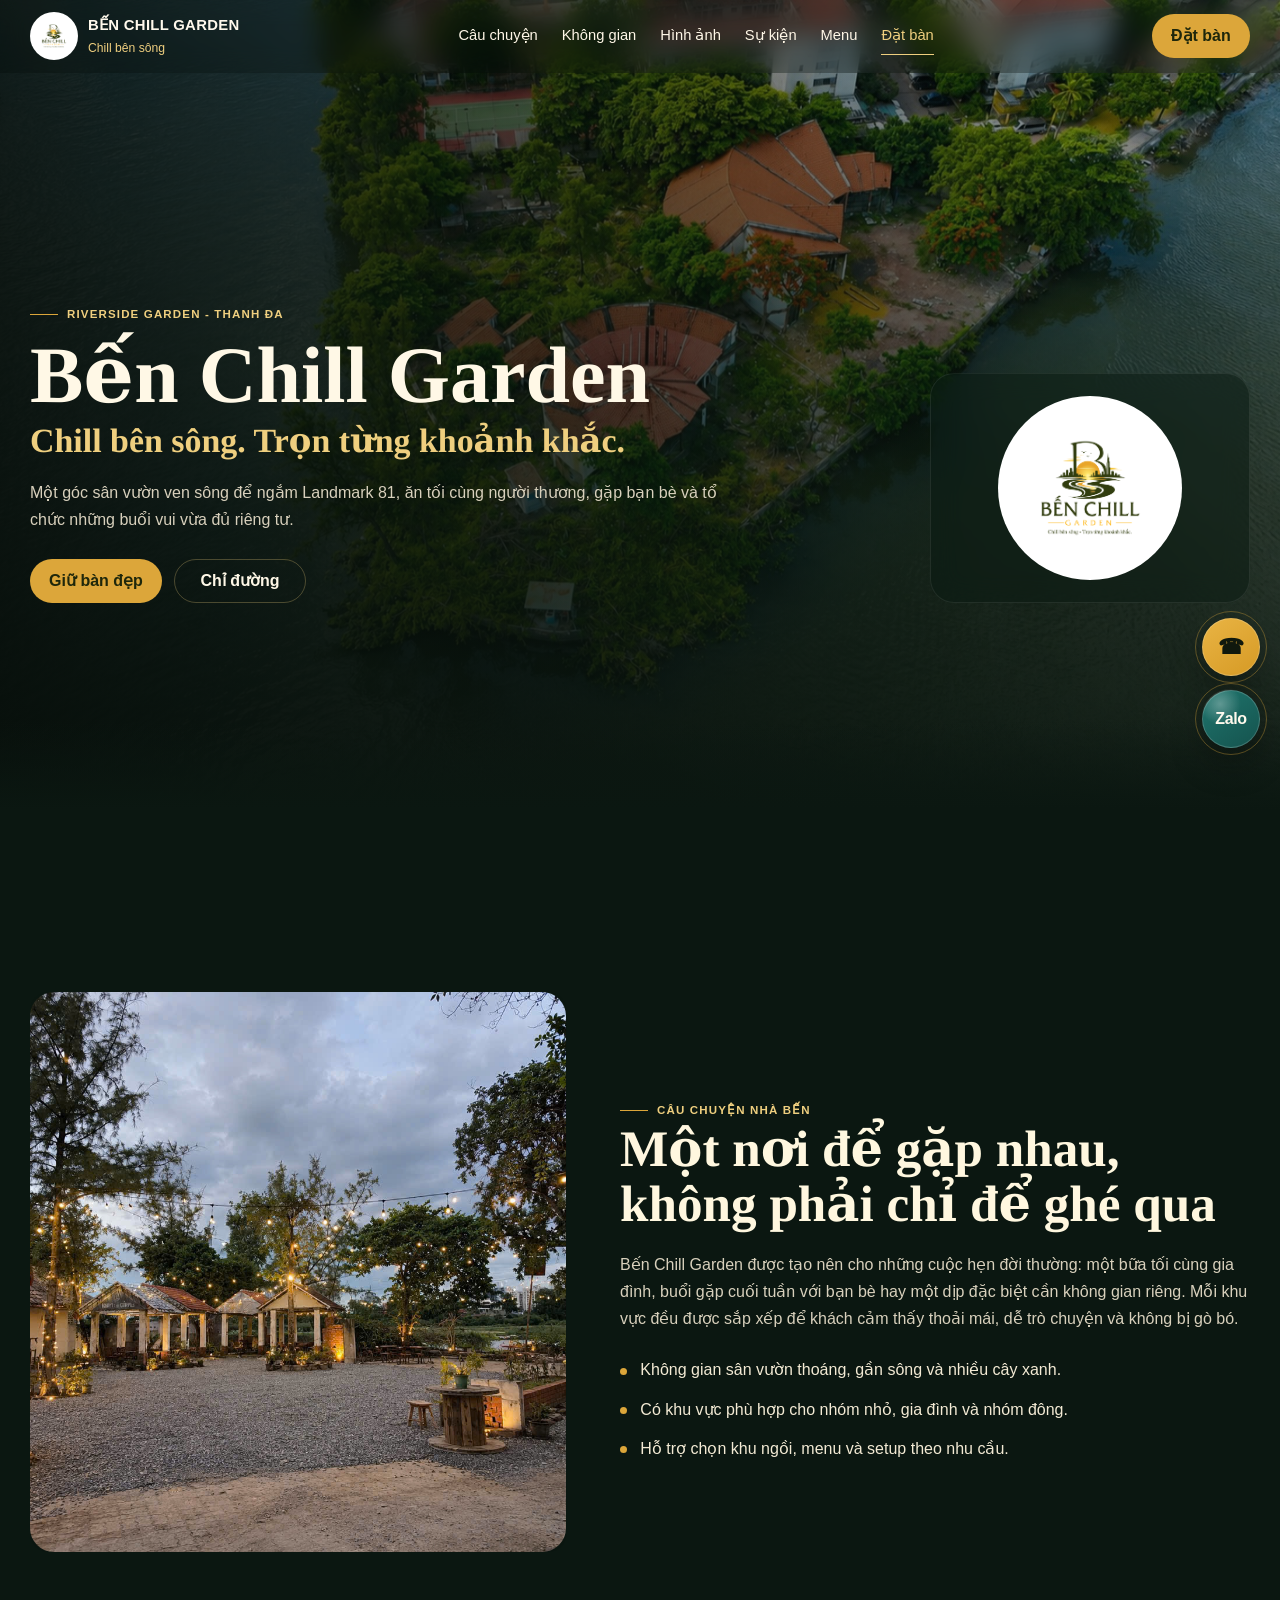
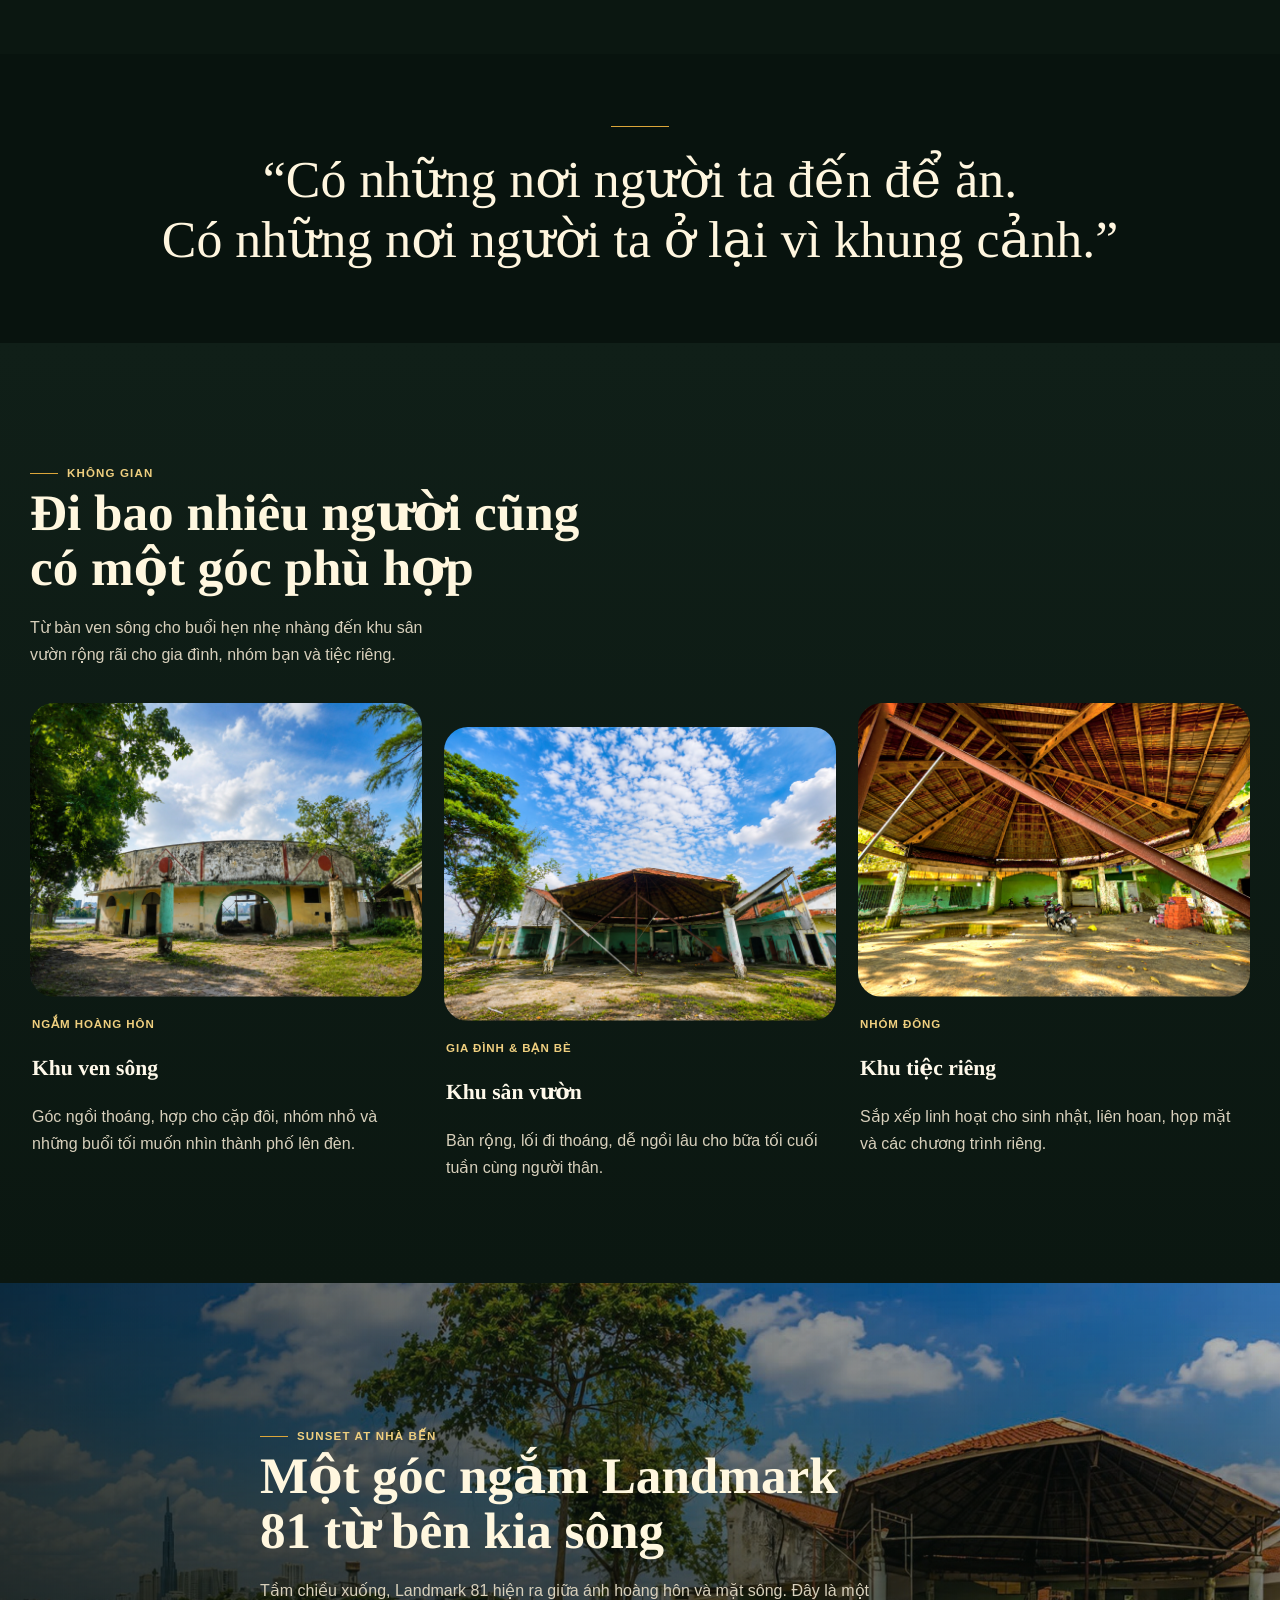
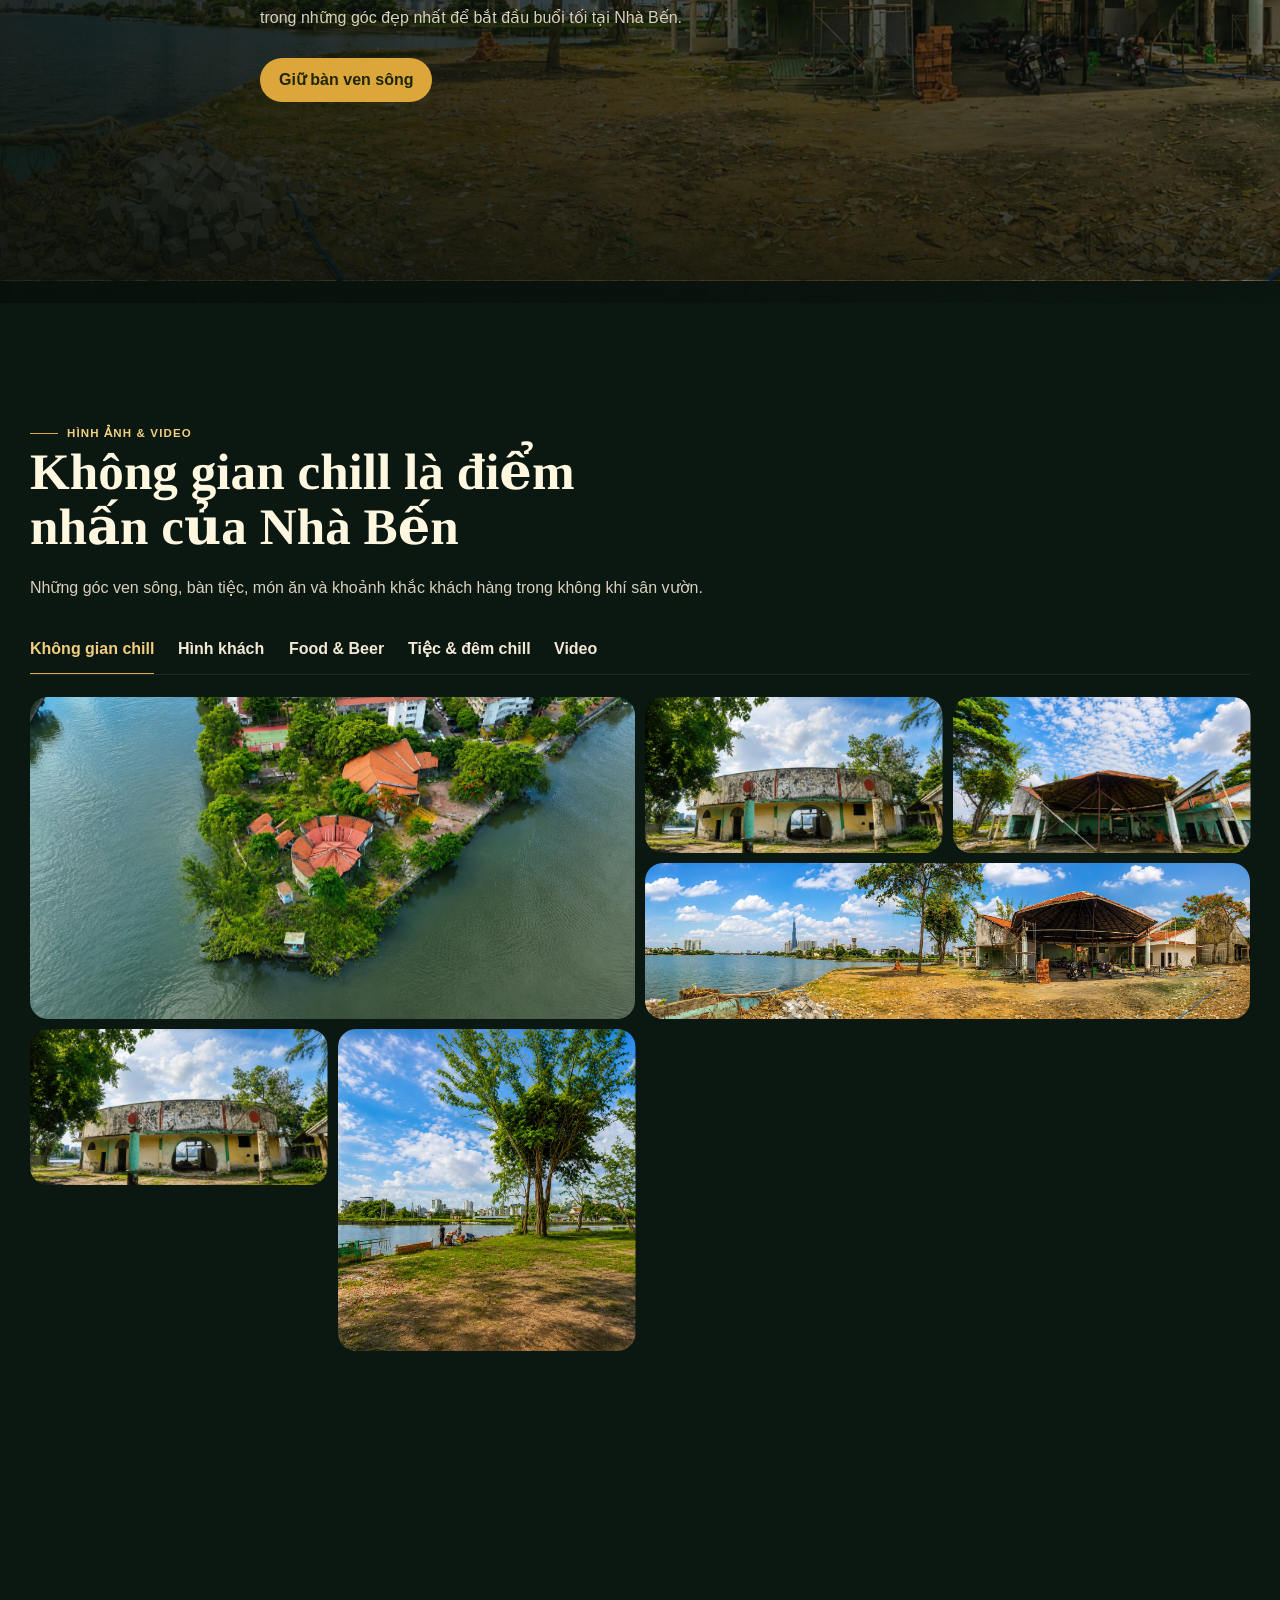
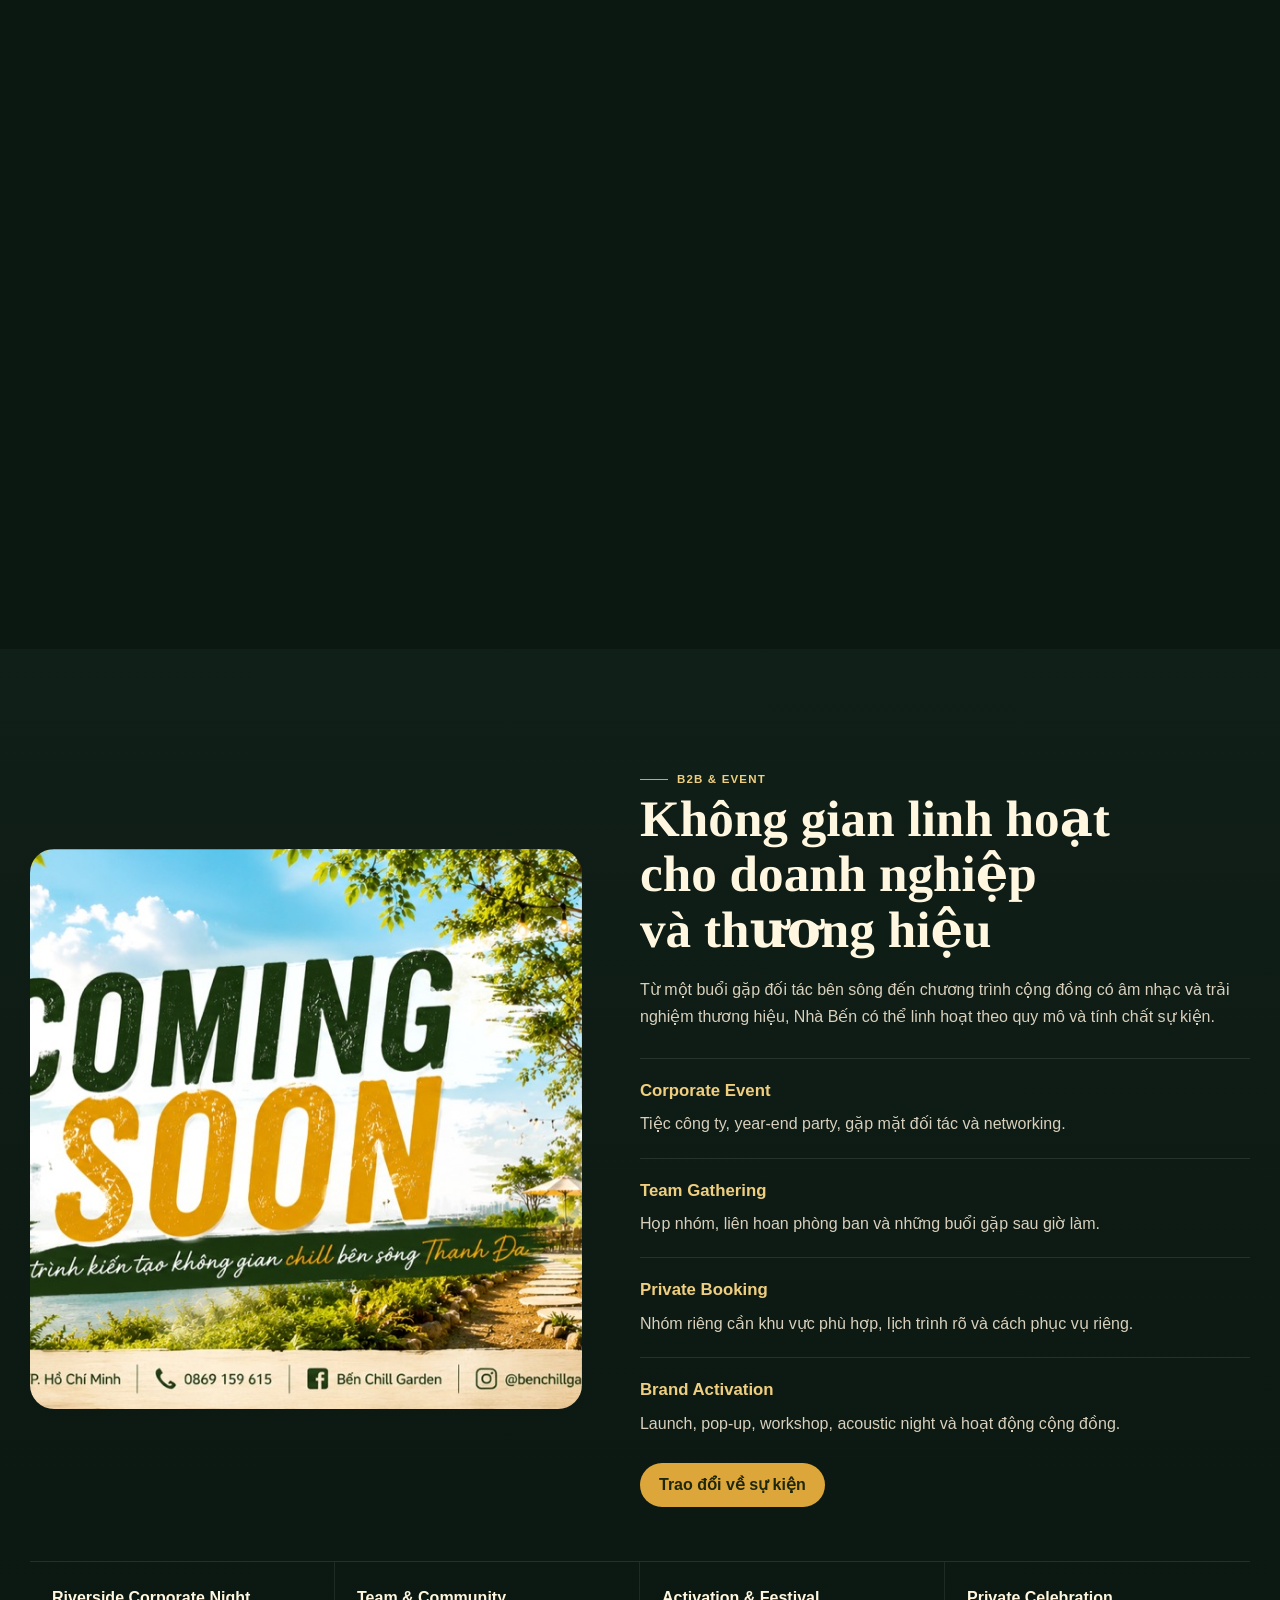
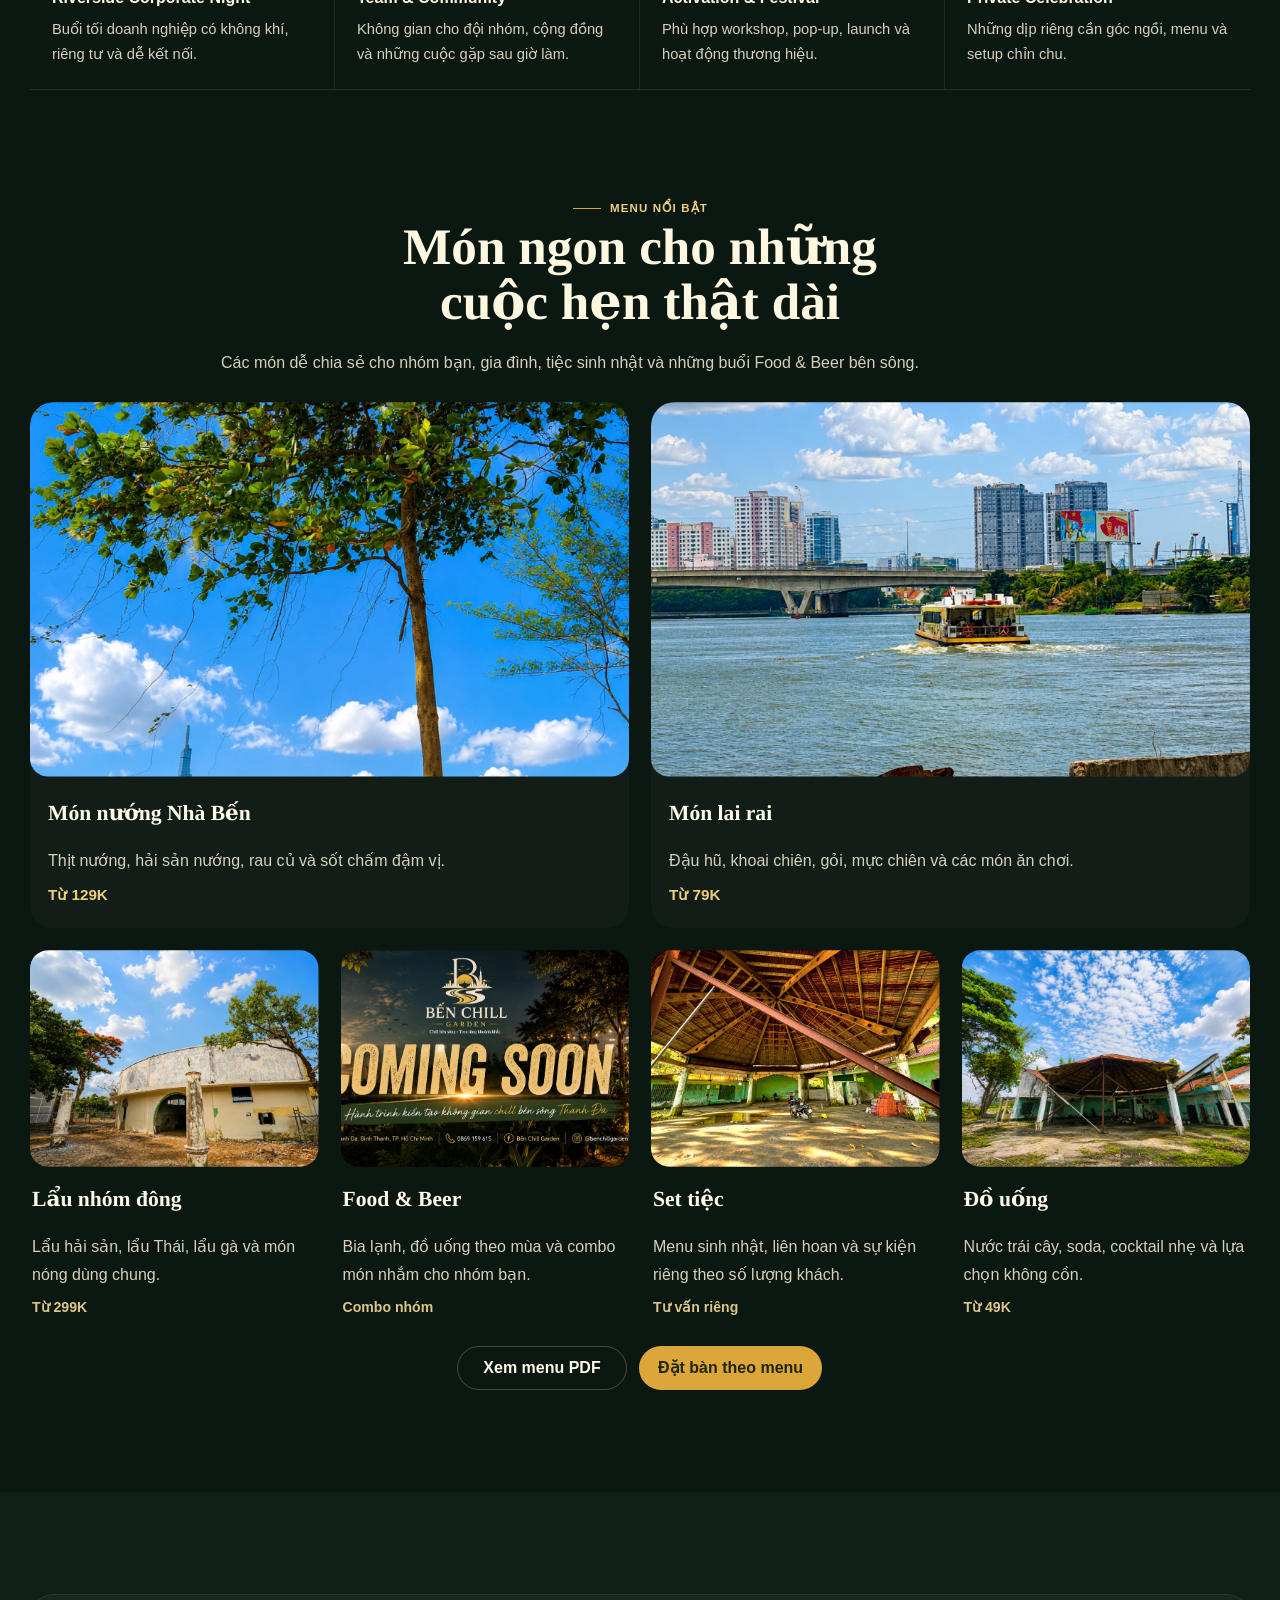
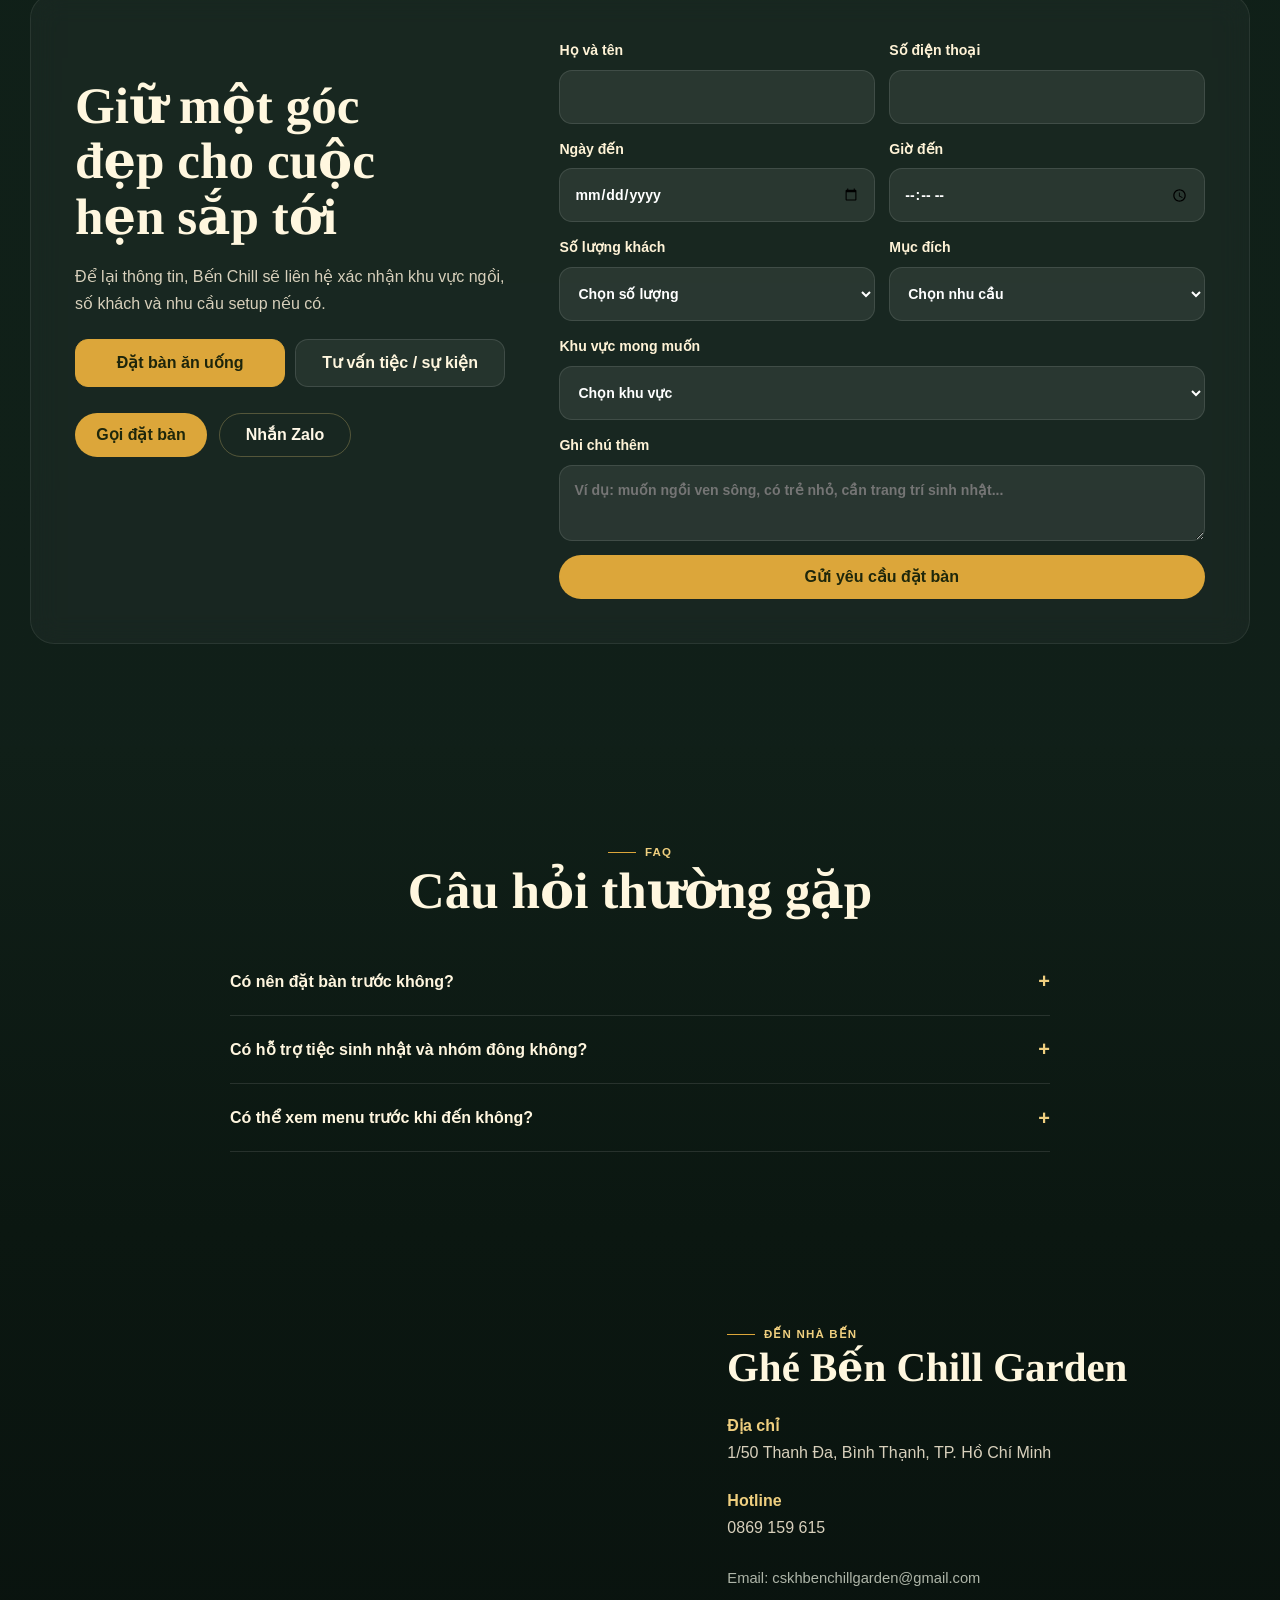
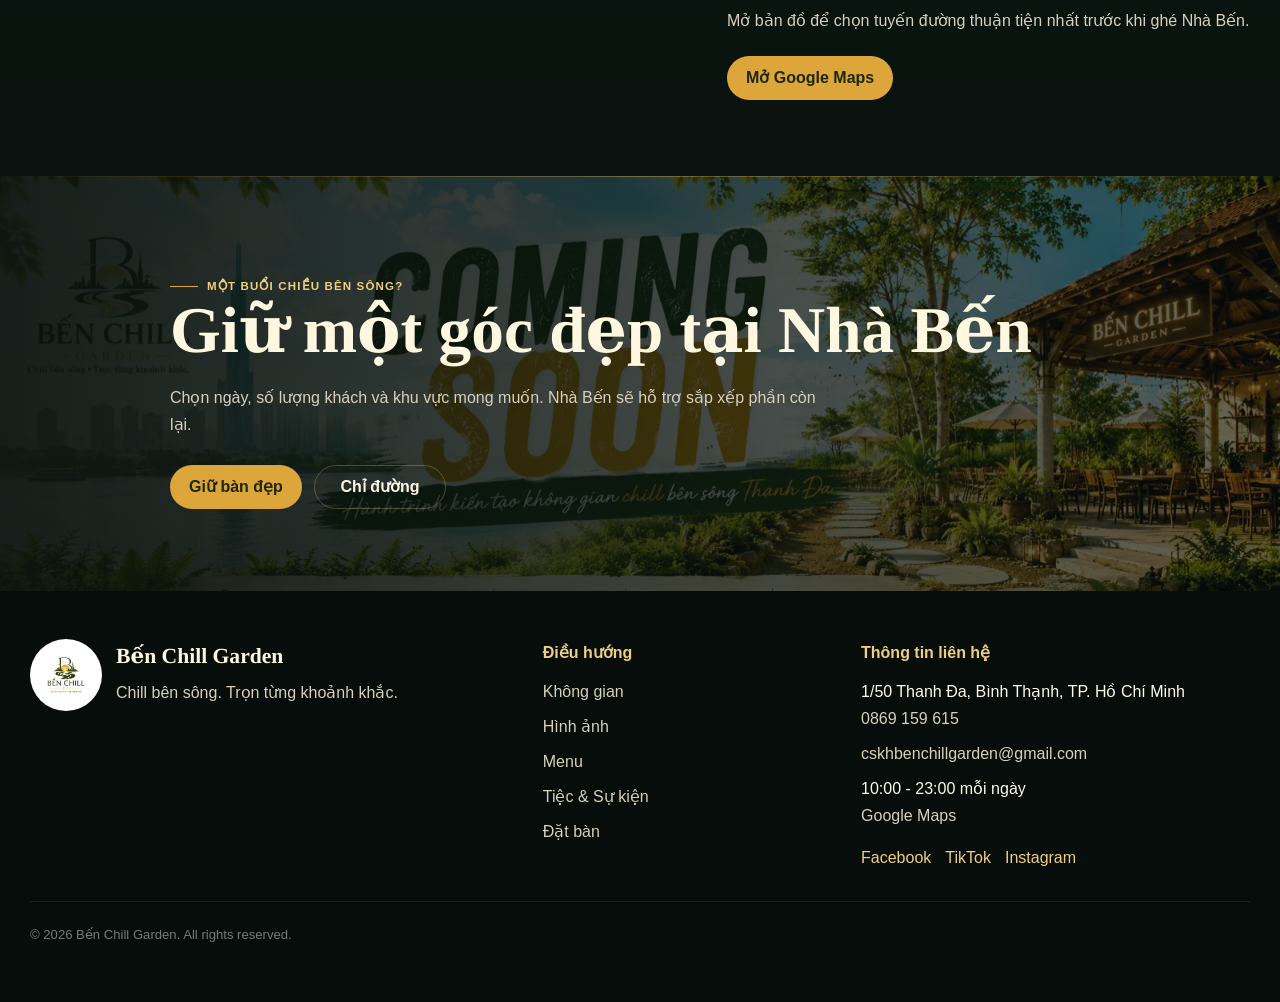
==== commit 1db2ff9c: "Update index.html" ====
--- a/index.html
+++ b/index.html
@@ -222,8 +222,9 @@
       .motion-child,.image-reveal,.text-reveal{opacity:1!important;transform:none!important;clip-path:none!important;filter:none!important}
       .card:hover img,.menu-card:hover img,.gallery img:hover,.video-card:hover img{transform:none!important}
     }
-    #menu{padding-top:58px!important}
-    #menu .head{margin-bottom:28px!important}
+    #b2b{padding-bottom:56px!important}
+    #menu{padding-top:34px!important}
+    #menu .head{margin-bottom:26px!important}
     .floating-contact{right:20px!important;bottom:152px!important;gap:14px!important}
     .floating-contact a{width:58px!important;height:58px!important;overflow:visible!important;border-color:rgba(255,255,255,.18)!important;box-shadow:0 16px 34px rgba(0,0,0,.26)!important;animation:contactFloat 3.2s ease-in-out infinite}
     .floating-contact a:nth-child(2){animation-delay:.55s}
@@ -235,6 +236,10 @@
     @keyframes contactFloat{0%,100%{transform:translateY(0)}50%{transform:translateY(-6px)}}
     @keyframes contactRing{0%{opacity:.62;transform:scale(.88)}70%{opacity:0;transform:scale(1.28)}100%{opacity:0;transform:scale(1.28)}}
     @keyframes phoneNudge{0%,100%{transform:rotate(0) scale(1)}12%{transform:rotate(-9deg) scale(1.04)}24%{transform:rotate(8deg) scale(1.04)}36%{transform:rotate(-5deg) scale(1.02)}48%{transform:rotate(0) scale(1)}}
+    @media(max-width:980px){
+      #b2b{padding-bottom:48px!important}
+      #menu{padding-top:32px!important}
+    }
     @media(max-width:760px){
       .quote-section p{max-width:430px!important;font-size:clamp(1.55rem,7vw,2.25rem)!important;line-height:1.2!important}
       .quote-section .quote-line{white-space:normal}
@@ -243,7 +248,9 @@
       .footer-brand{grid-template-columns:64px minmax(0,1fr)!important;column-gap:12px!important}
       .footer-brand img{width:64px!important;height:64px!important}
       .back-top{right:14px!important;bottom:88px!important}
-      #menu{padding-top:44px!important}
+      #b2b{padding-bottom:42px!important}
+      #menu{padding-top:30px!important}
+      #menu .head{margin-bottom:22px!important}
     }
     h1,h2,.brand-title,.brand-message,.quote-section p,.footer-brand strong,.card h3,.menu-card h3,.note b,.value-row span,.gallery-tab-title h2,.booking-board-head h2,.video-empty b{
       font-family:"Times New Roman","Liberation Serif","Noto Serif","DejaVu Serif",serif!important;
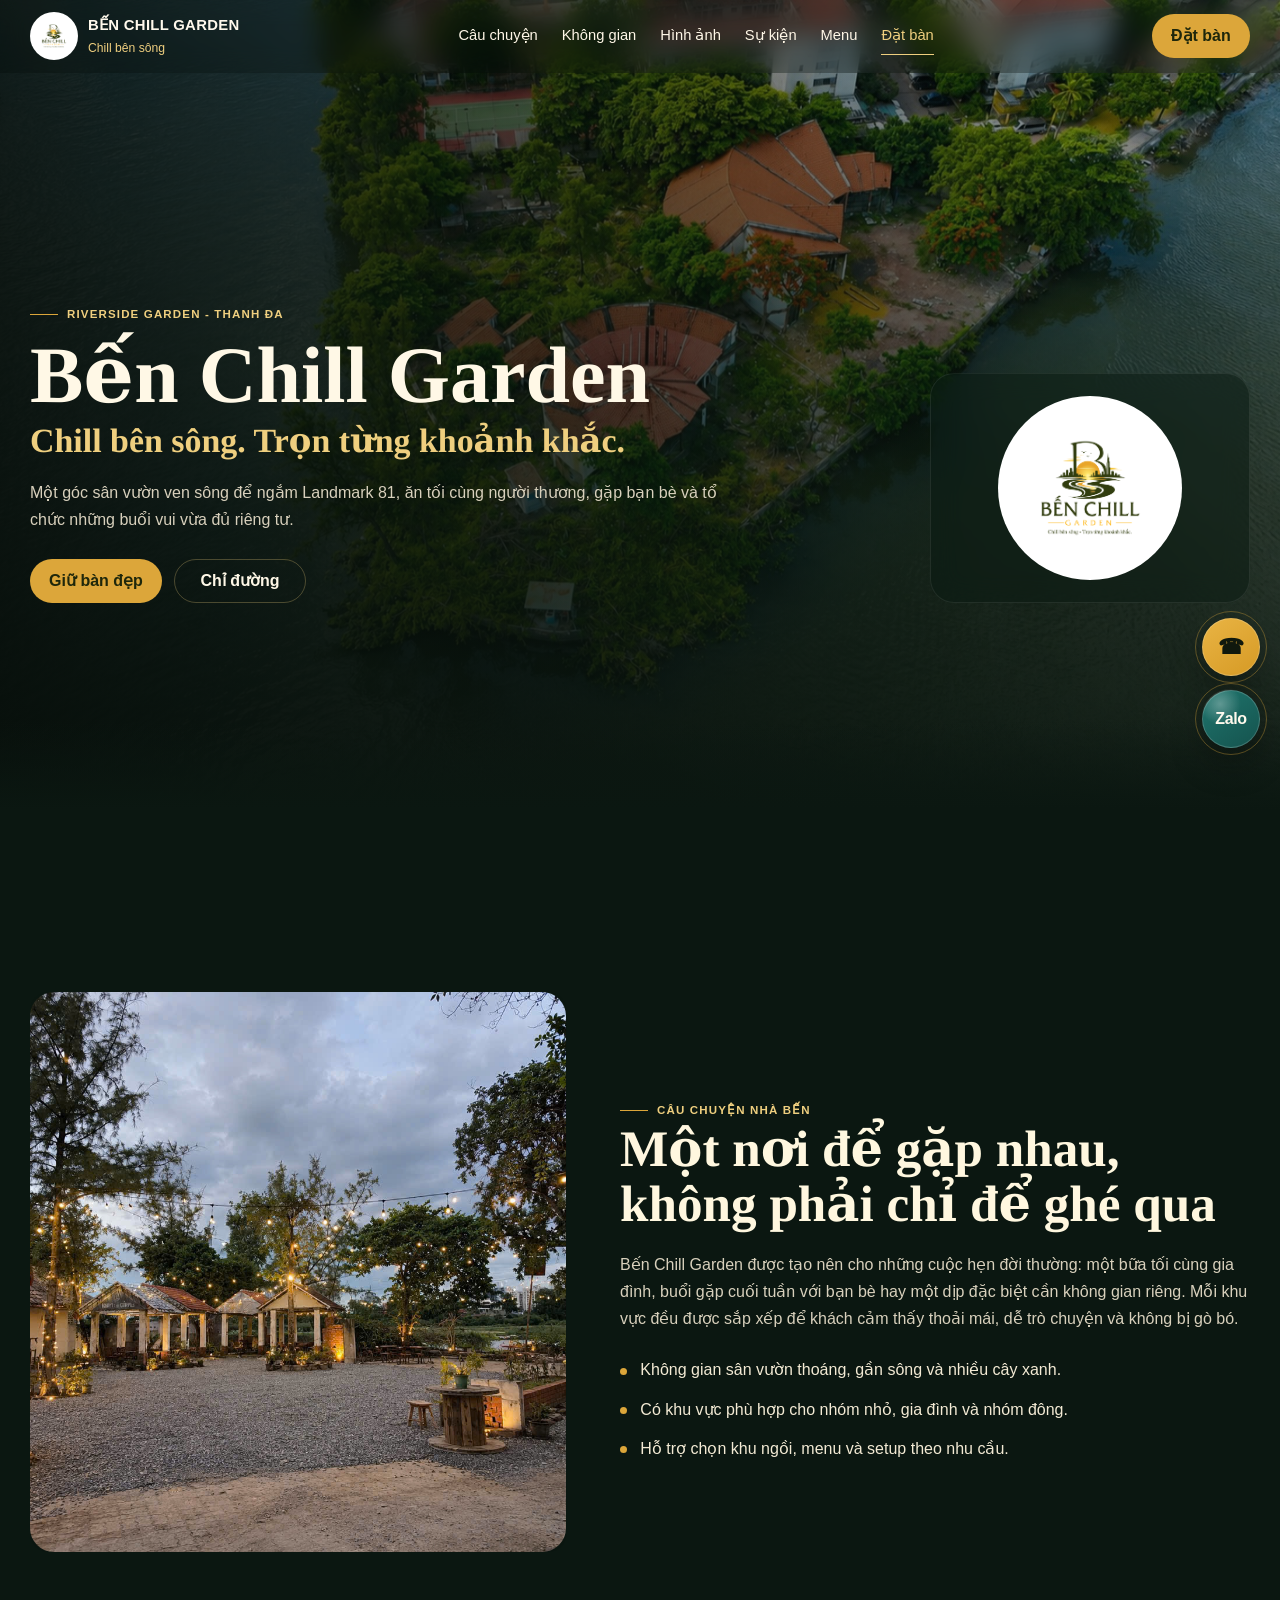
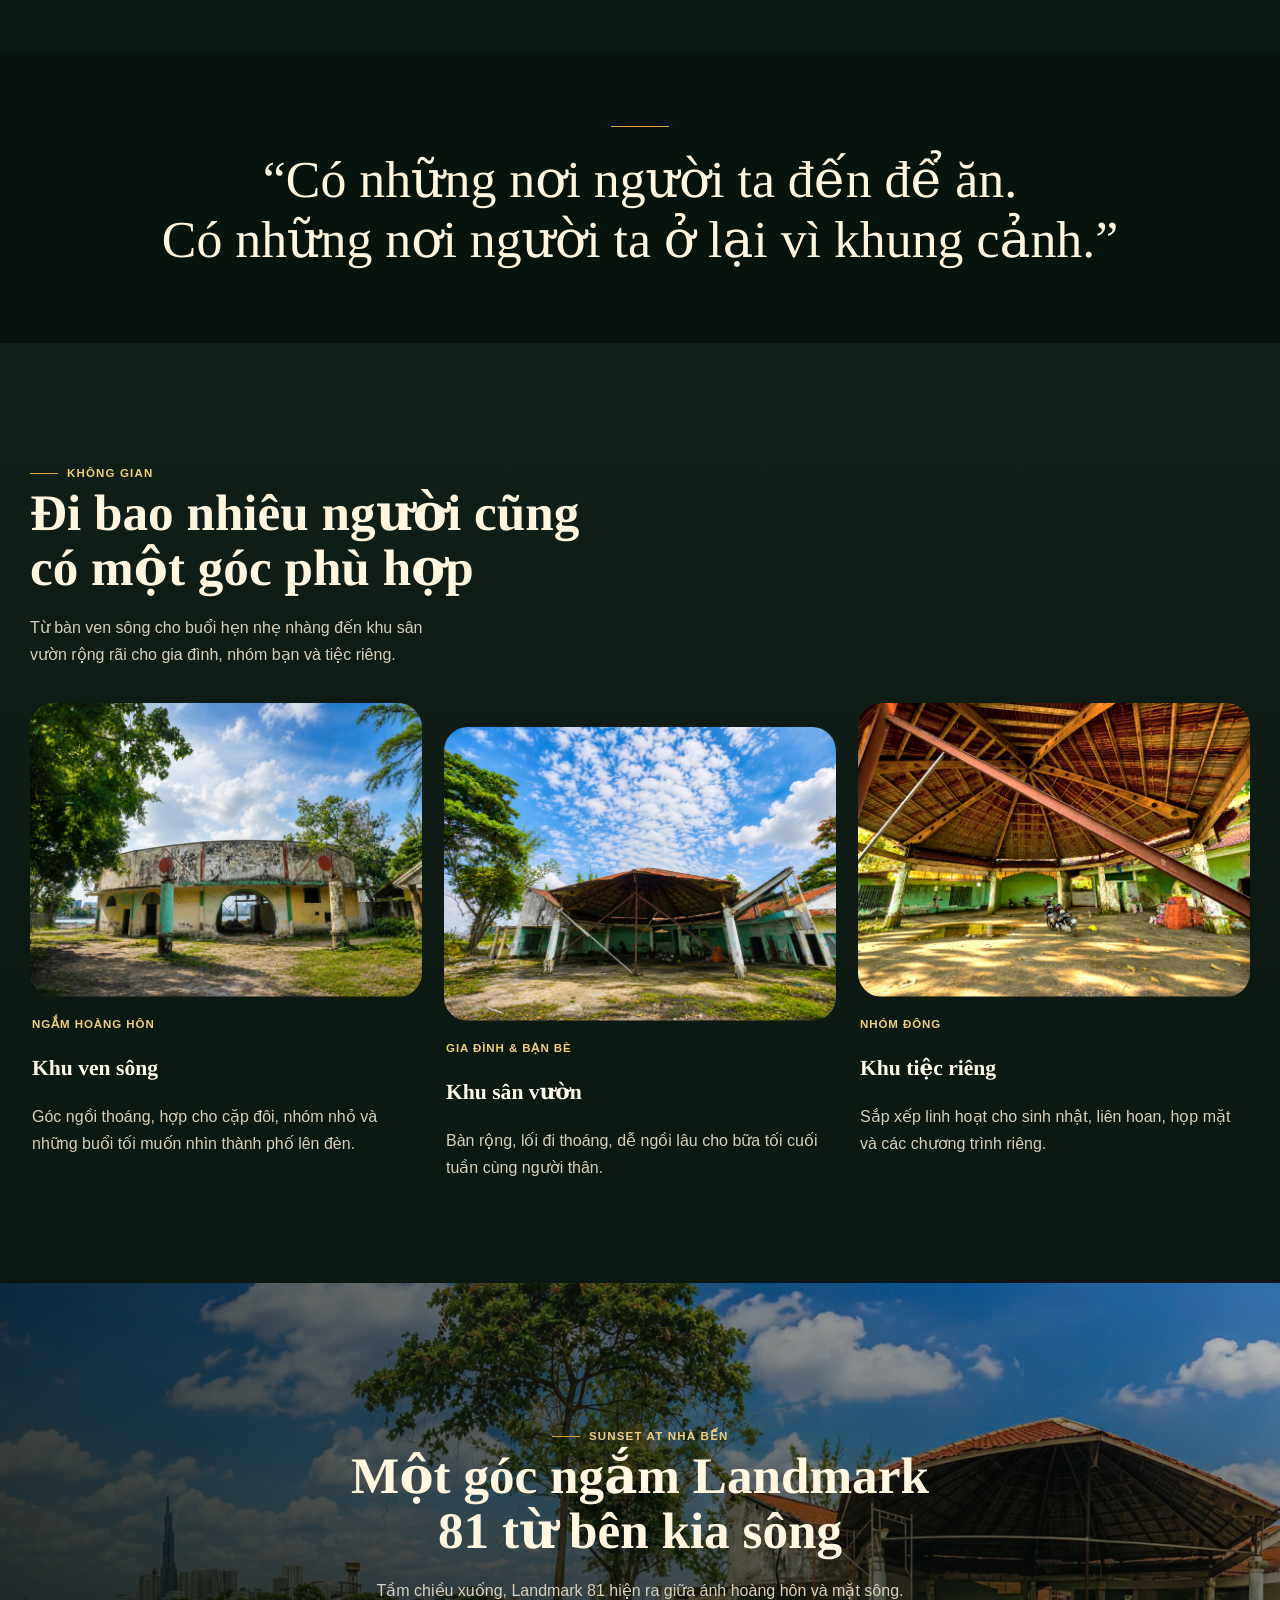
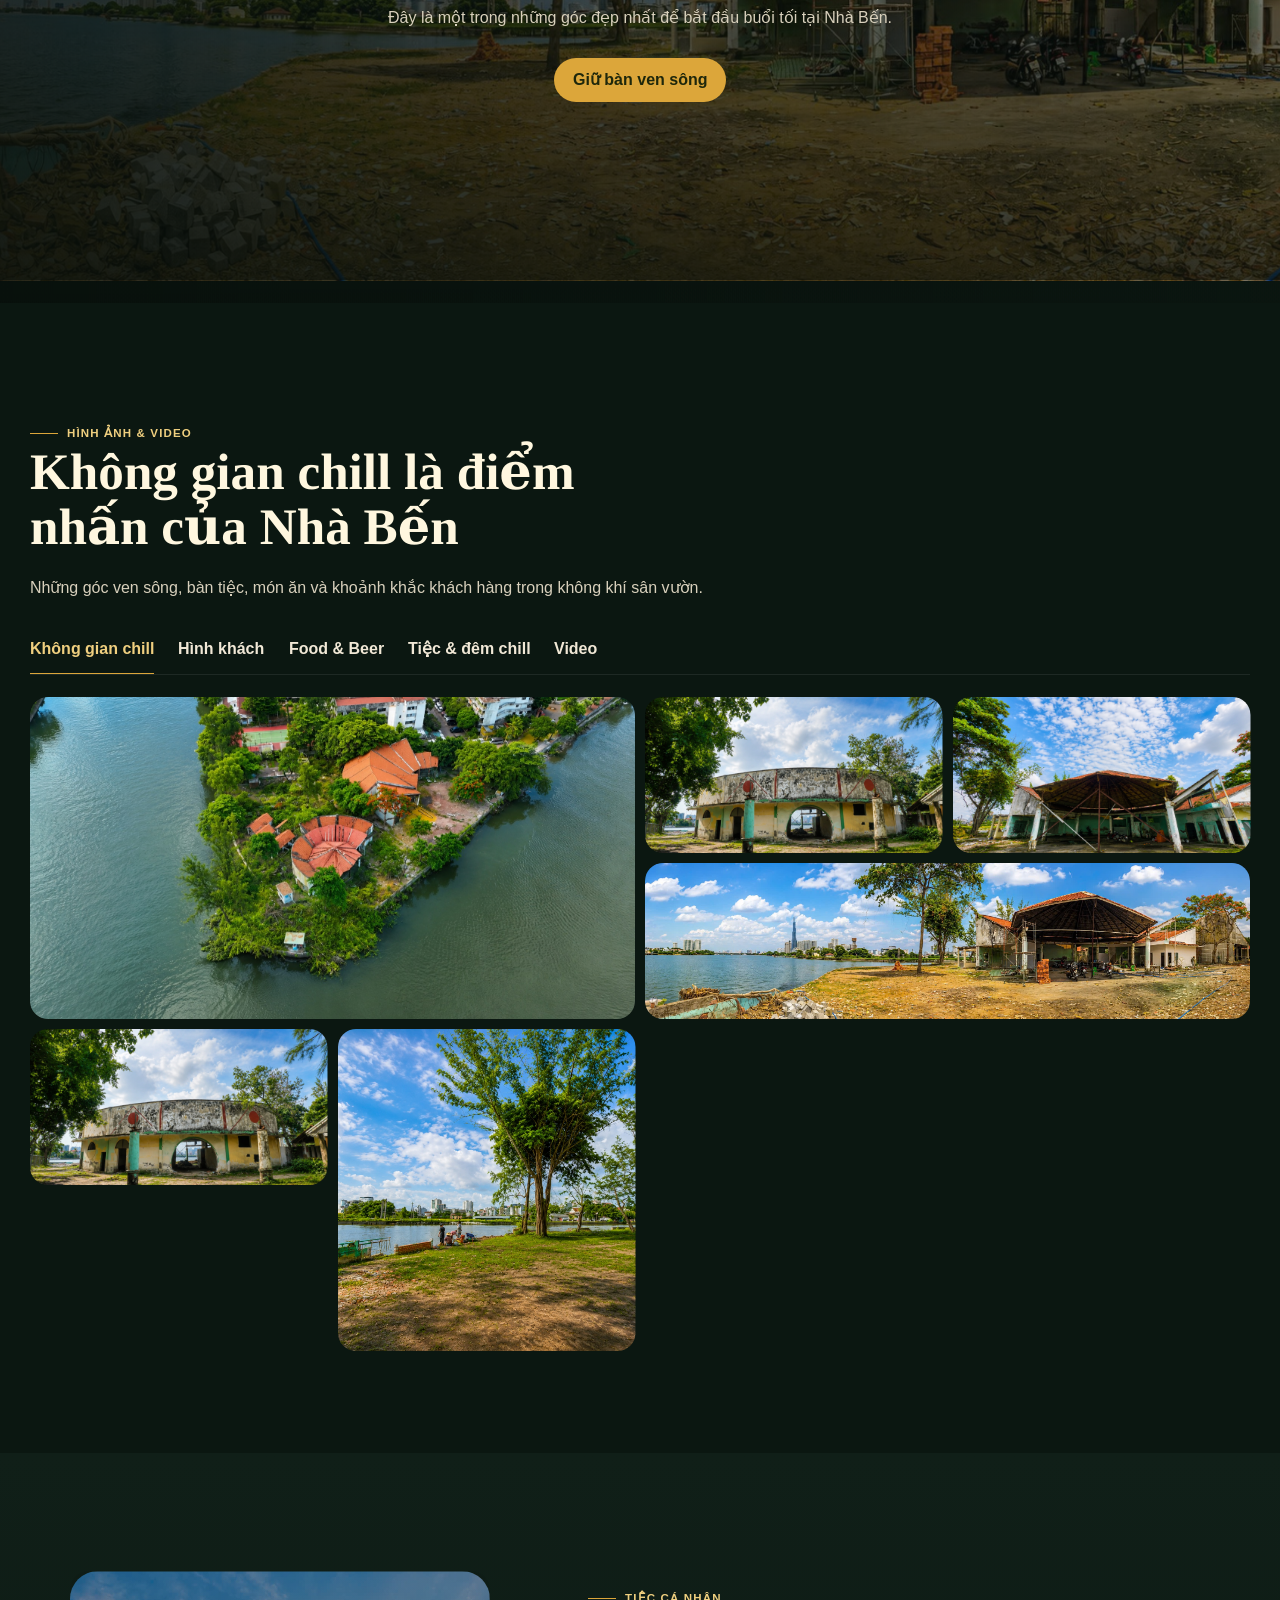
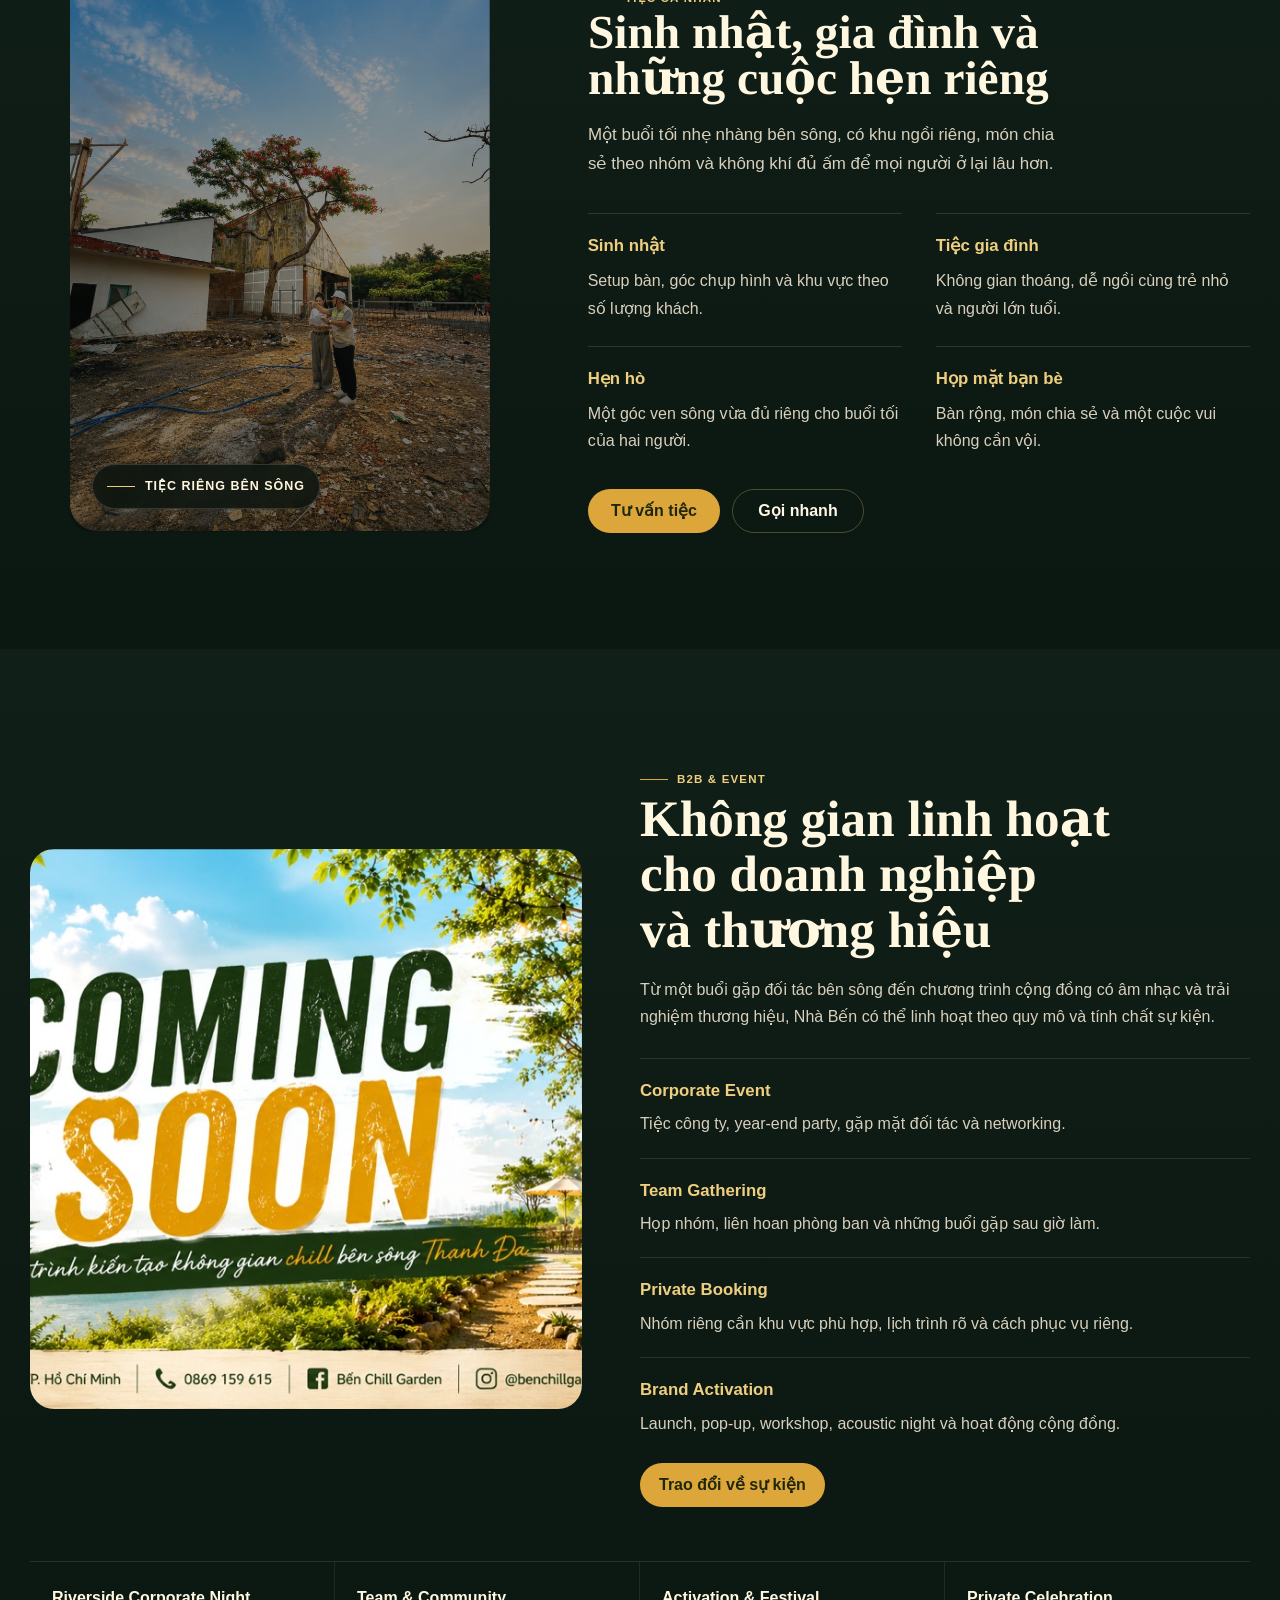
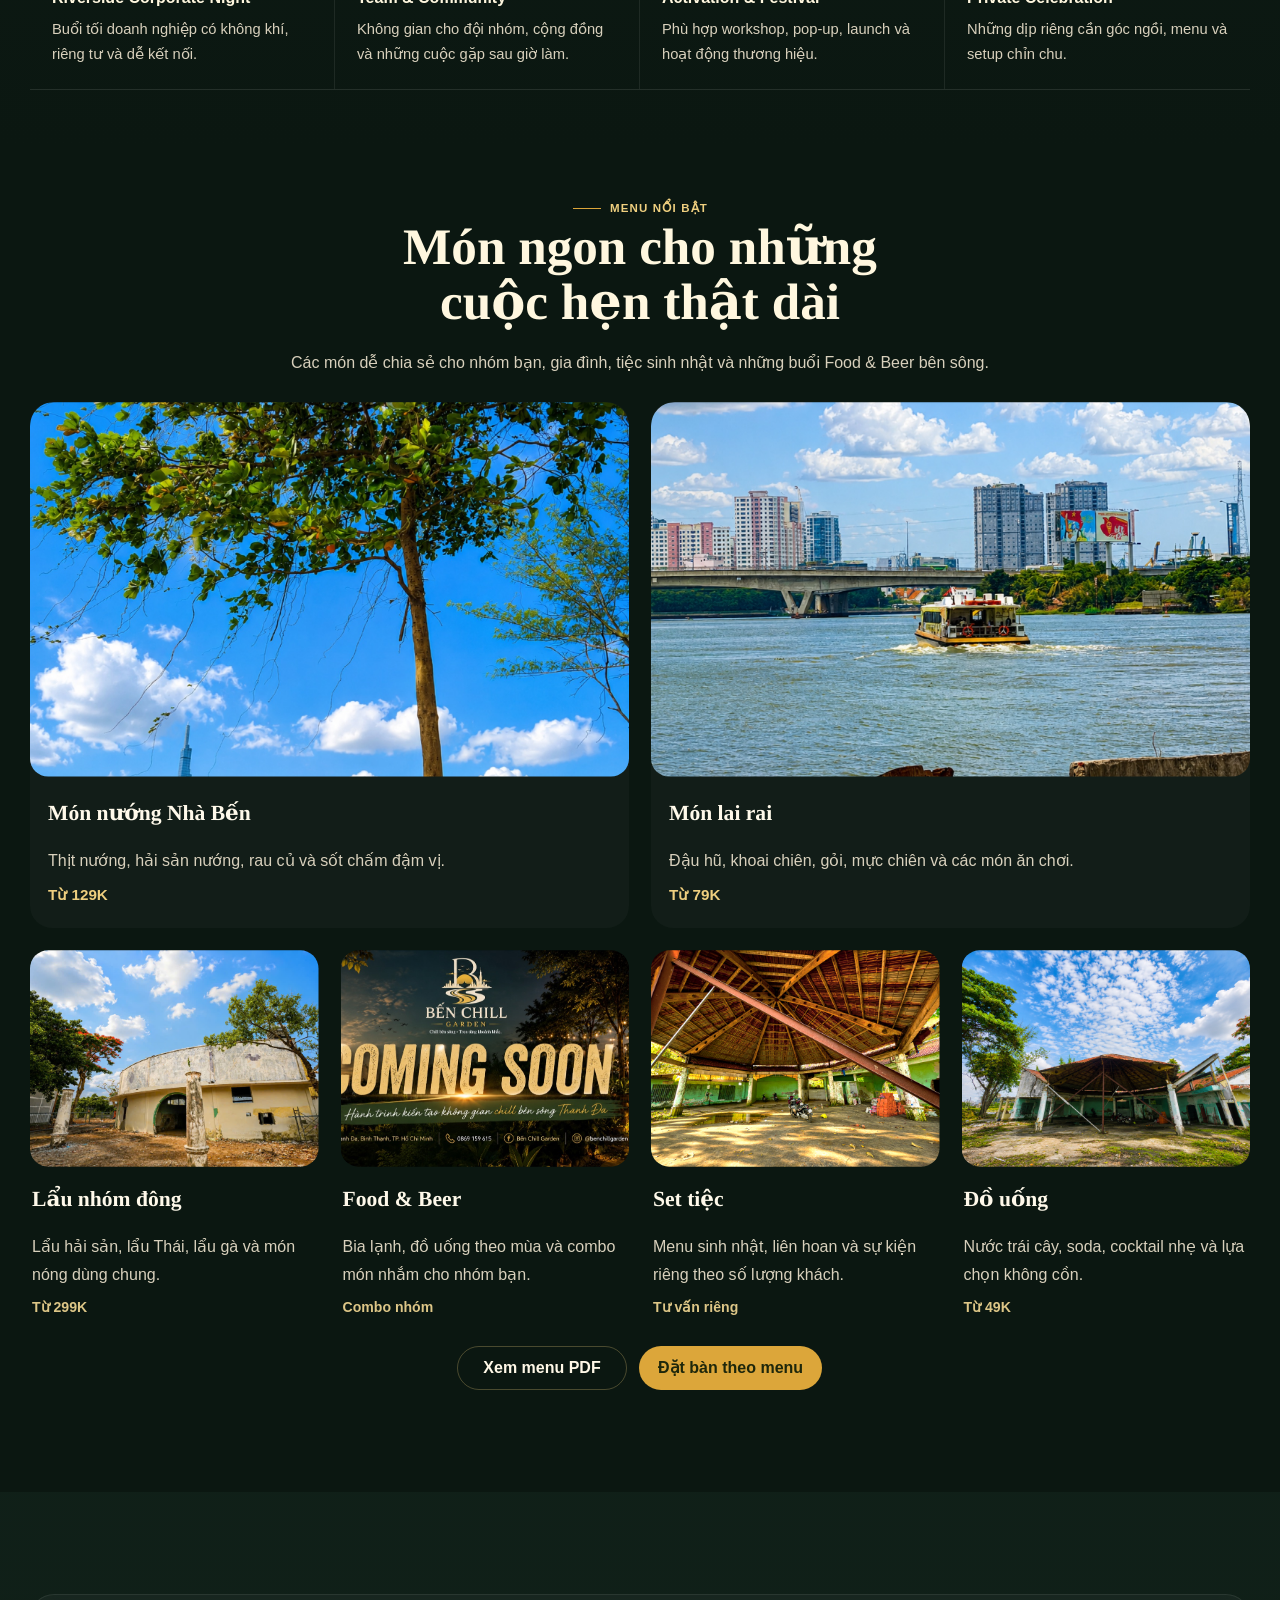
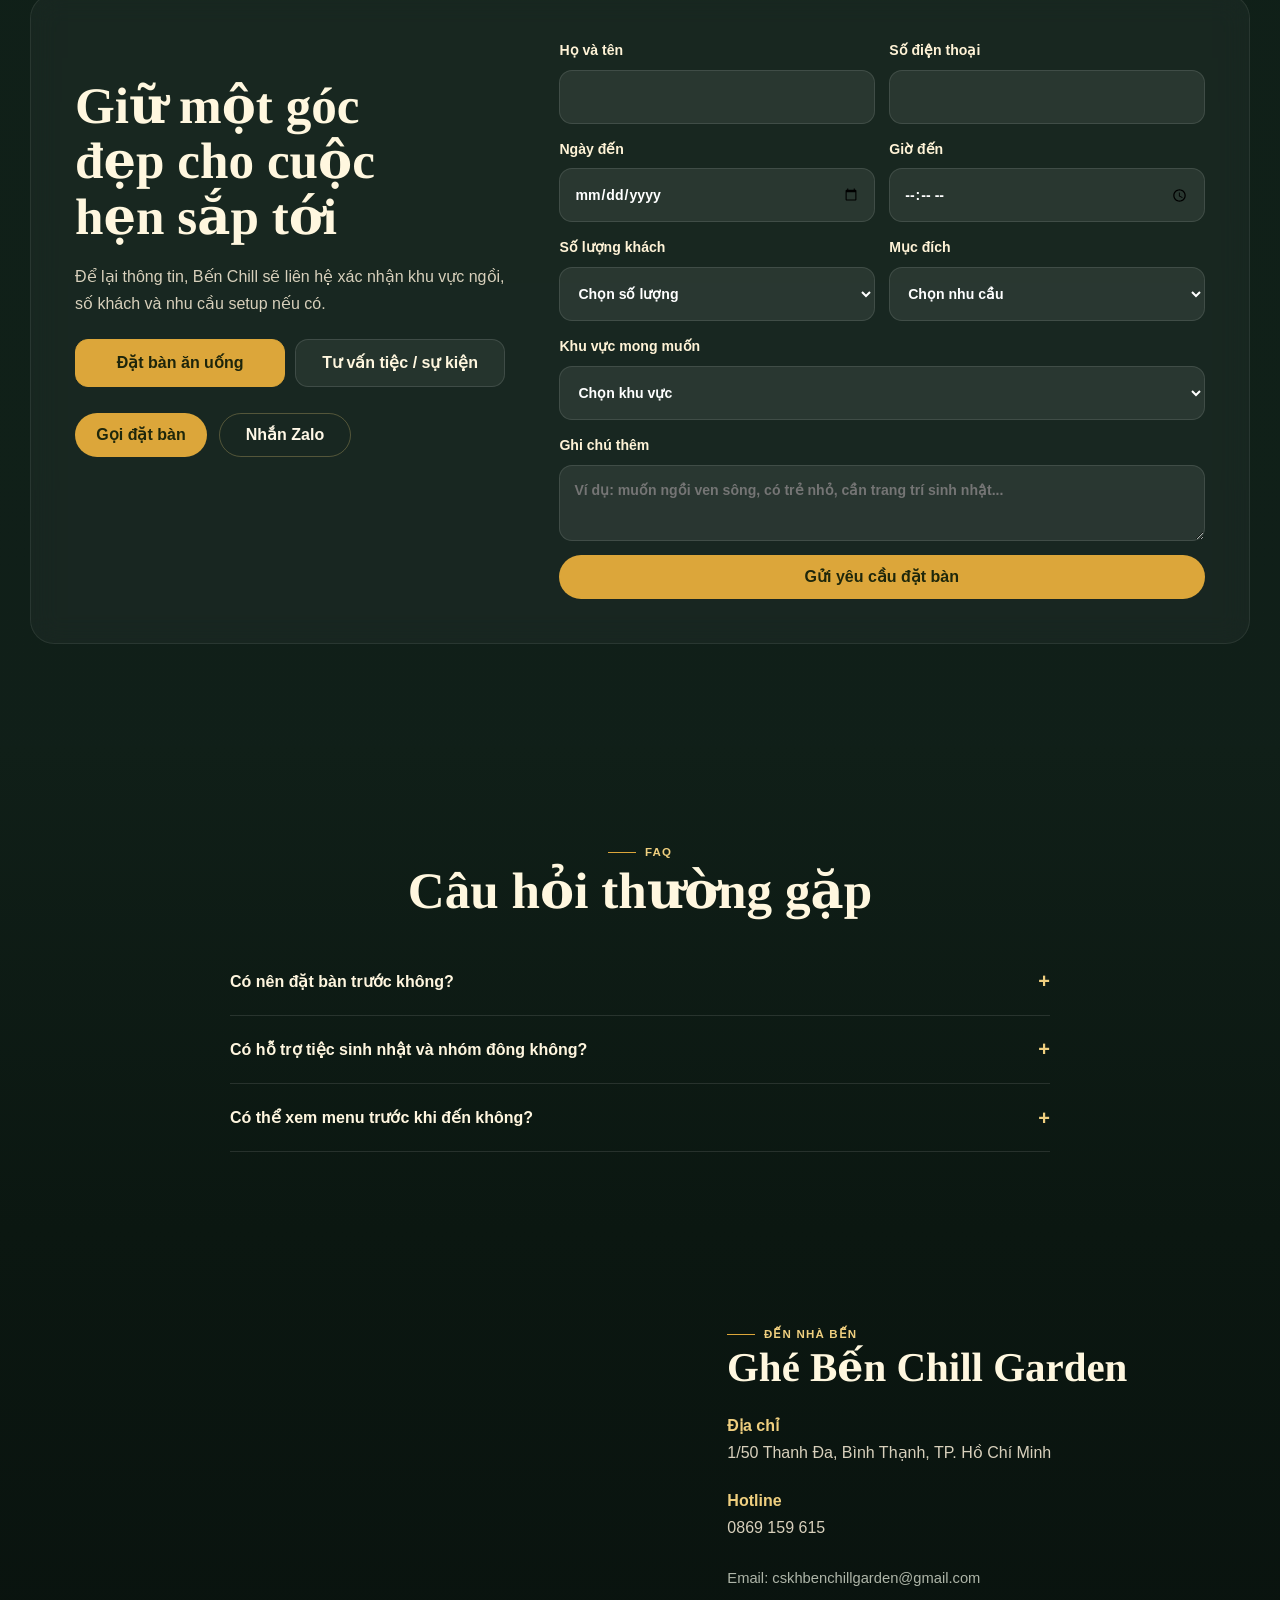
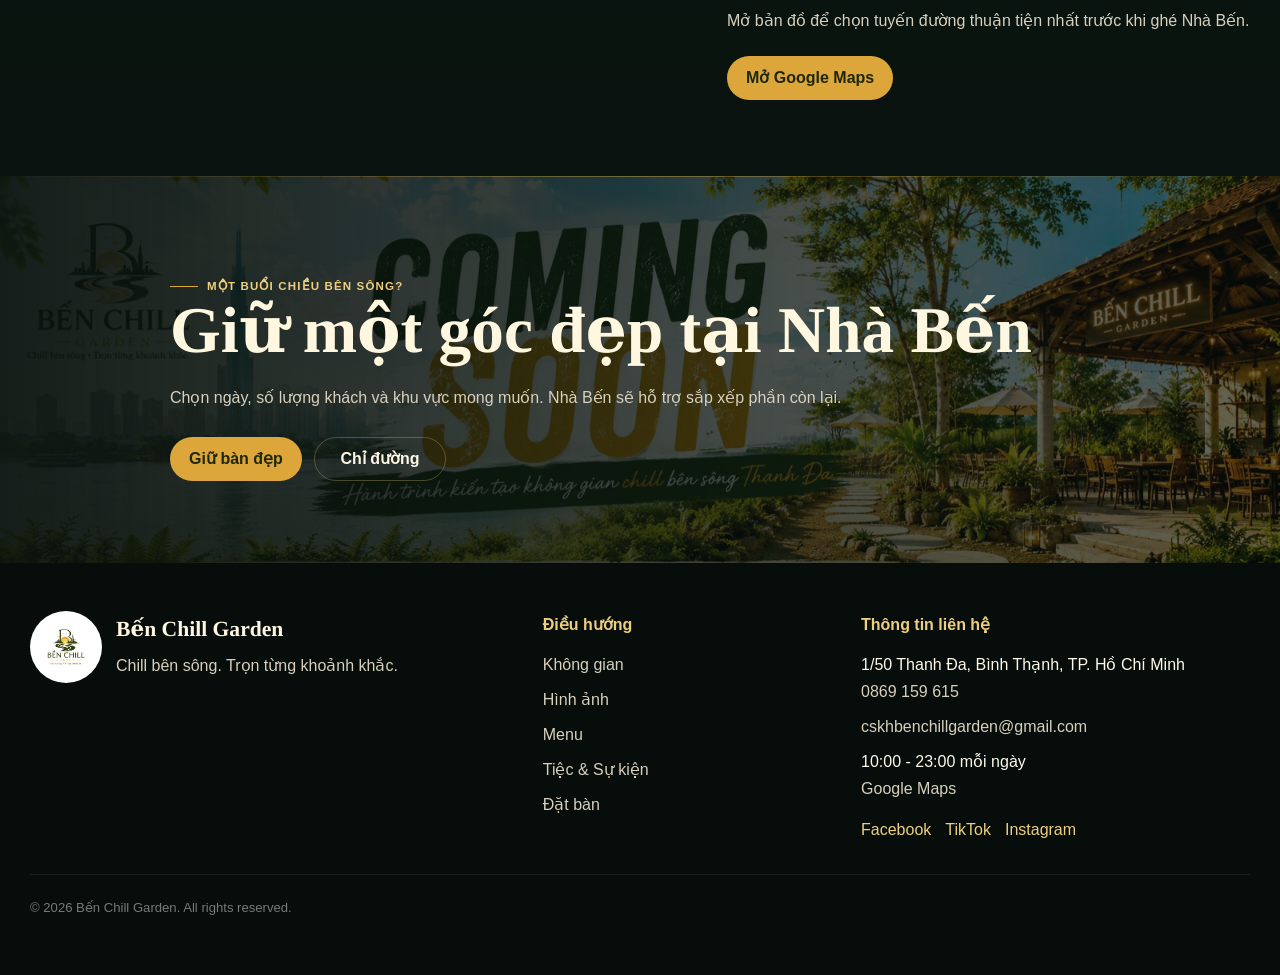
==== commit 5014a49c: "Update index.html" ====
--- a/index.html
+++ b/index.html
@@ -225,6 +225,12 @@
     #b2b{padding-bottom:56px!important}
     #menu{padding-top:34px!important}
     #menu .head{margin-bottom:26px!important}
+    #menu .head .lead{margin-left:auto!important;margin-right:auto!important;text-align:center!important;max-width:920px!important}
+    .sunset-content{margin-left:auto!important;margin-right:auto!important;text-align:center!important}
+    .sunset-content .eyebrow{justify-content:center!important}
+    .sunset-content p{margin-left:auto!important;margin-right:auto!important;text-wrap:balance}
+    .sunset-content .hero-actions{justify-content:center!important}
+    .closing-inner p{max-width:760px!important;text-wrap:balance}
     .floating-contact{right:20px!important;bottom:152px!important;gap:14px!important}
     .floating-contact a{width:58px!important;height:58px!important;overflow:visible!important;border-color:rgba(255,255,255,.18)!important;box-shadow:0 16px 34px rgba(0,0,0,.26)!important;animation:contactFloat 3.2s ease-in-out infinite}
     .floating-contact a:nth-child(2){animation-delay:.55s}
@@ -251,6 +257,8 @@
       #b2b{padding-bottom:42px!important}
       #menu{padding-top:30px!important}
       #menu .head{margin-bottom:22px!important}
+      #menu .head .lead{max-width:360px!important}
+      .closing-inner p{max-width:390px!important}
     }
     h1,h2,.brand-title,.brand-message,.quote-section p,.footer-brand strong,.card h3,.menu-card h3,.note b,.value-row span,.gallery-tab-title h2,.booking-board-head h2,.video-empty b{
       font-family:"Times New Roman","Liberation Serif","Noto Serif","DejaVu Serif",serif!important;
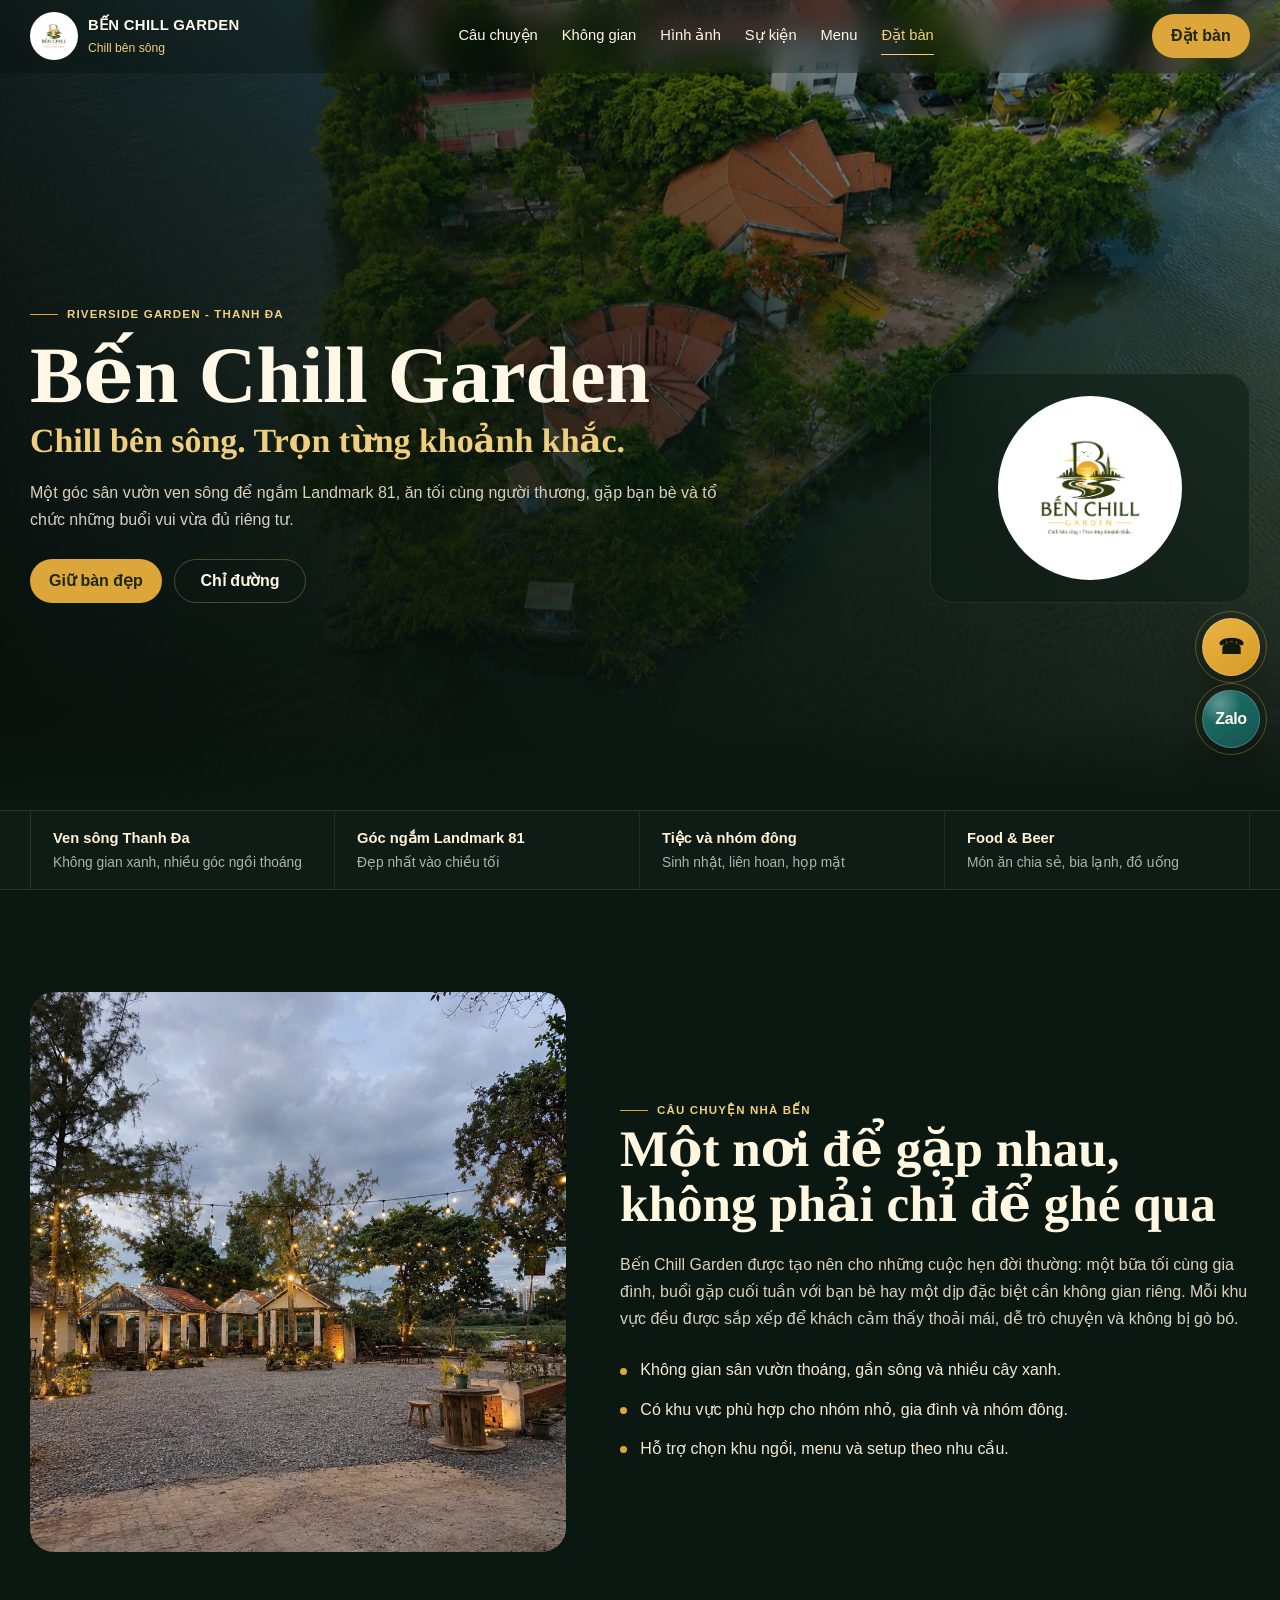
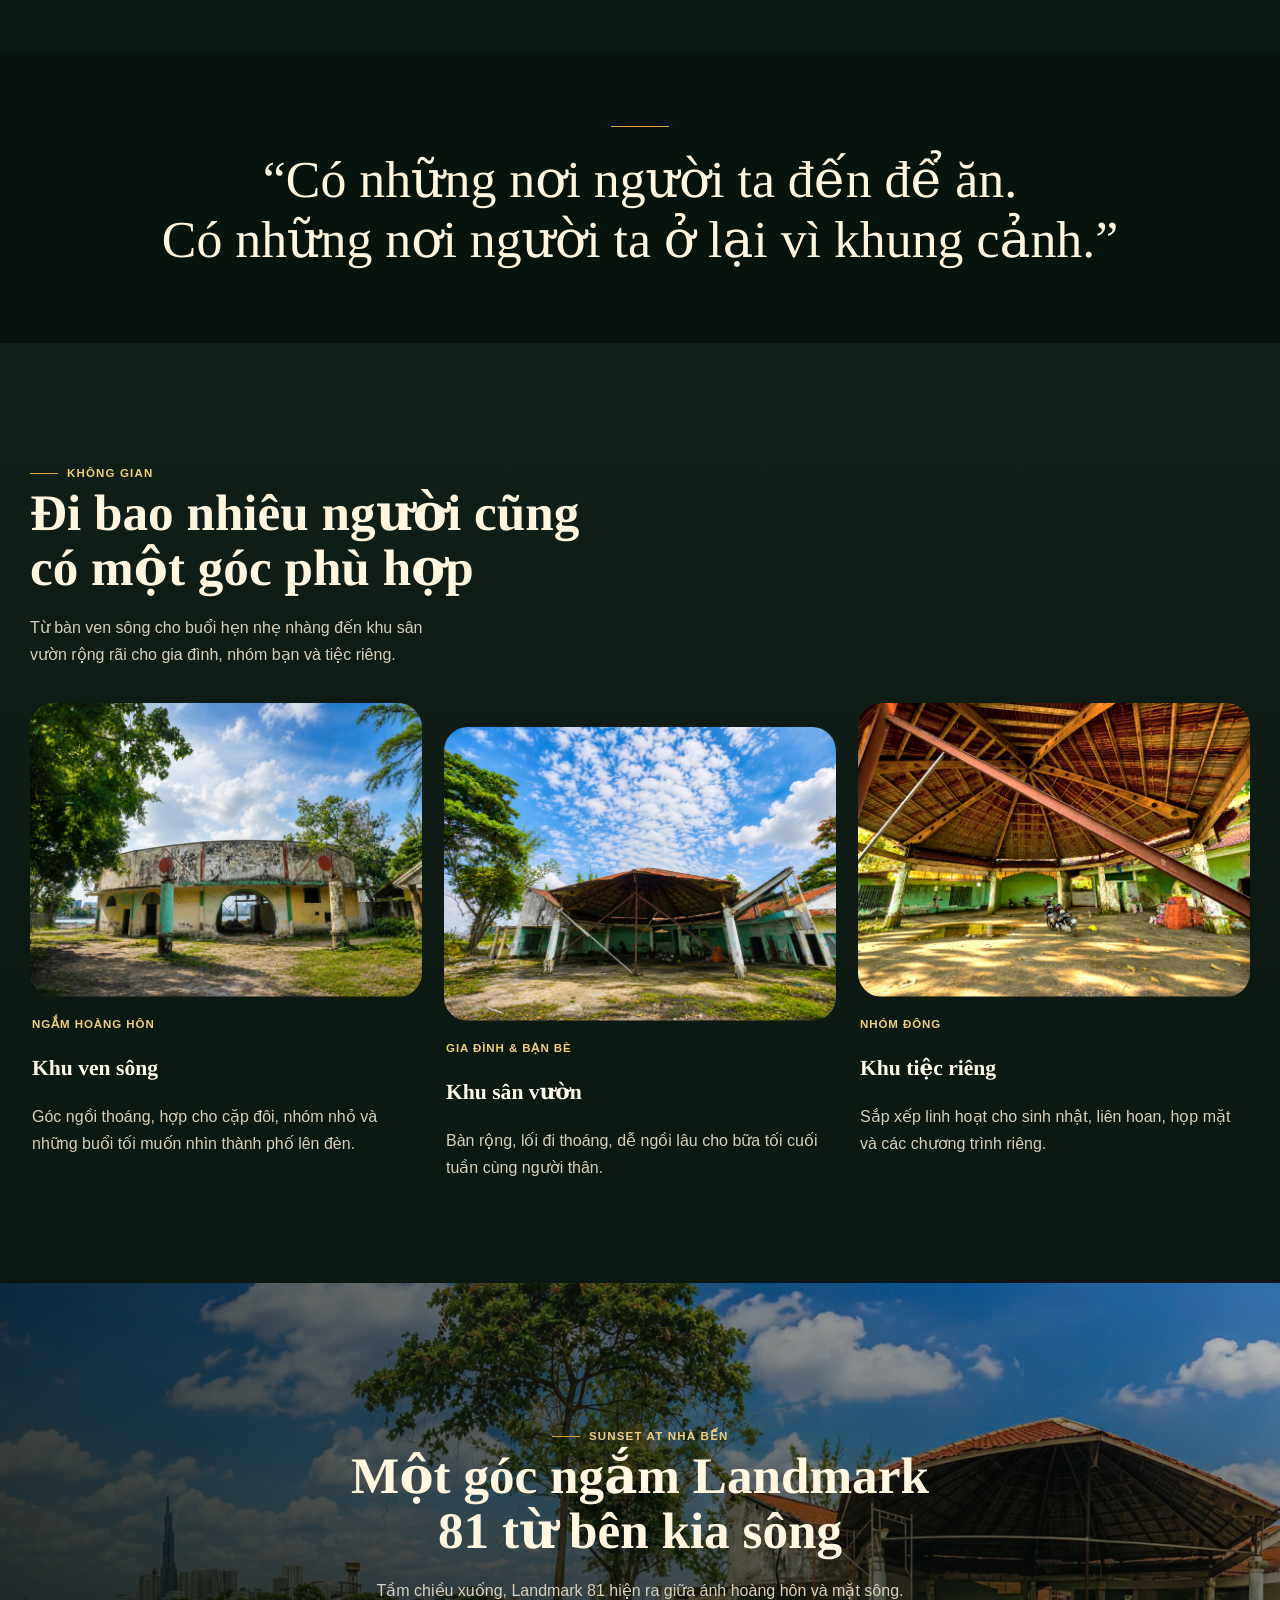
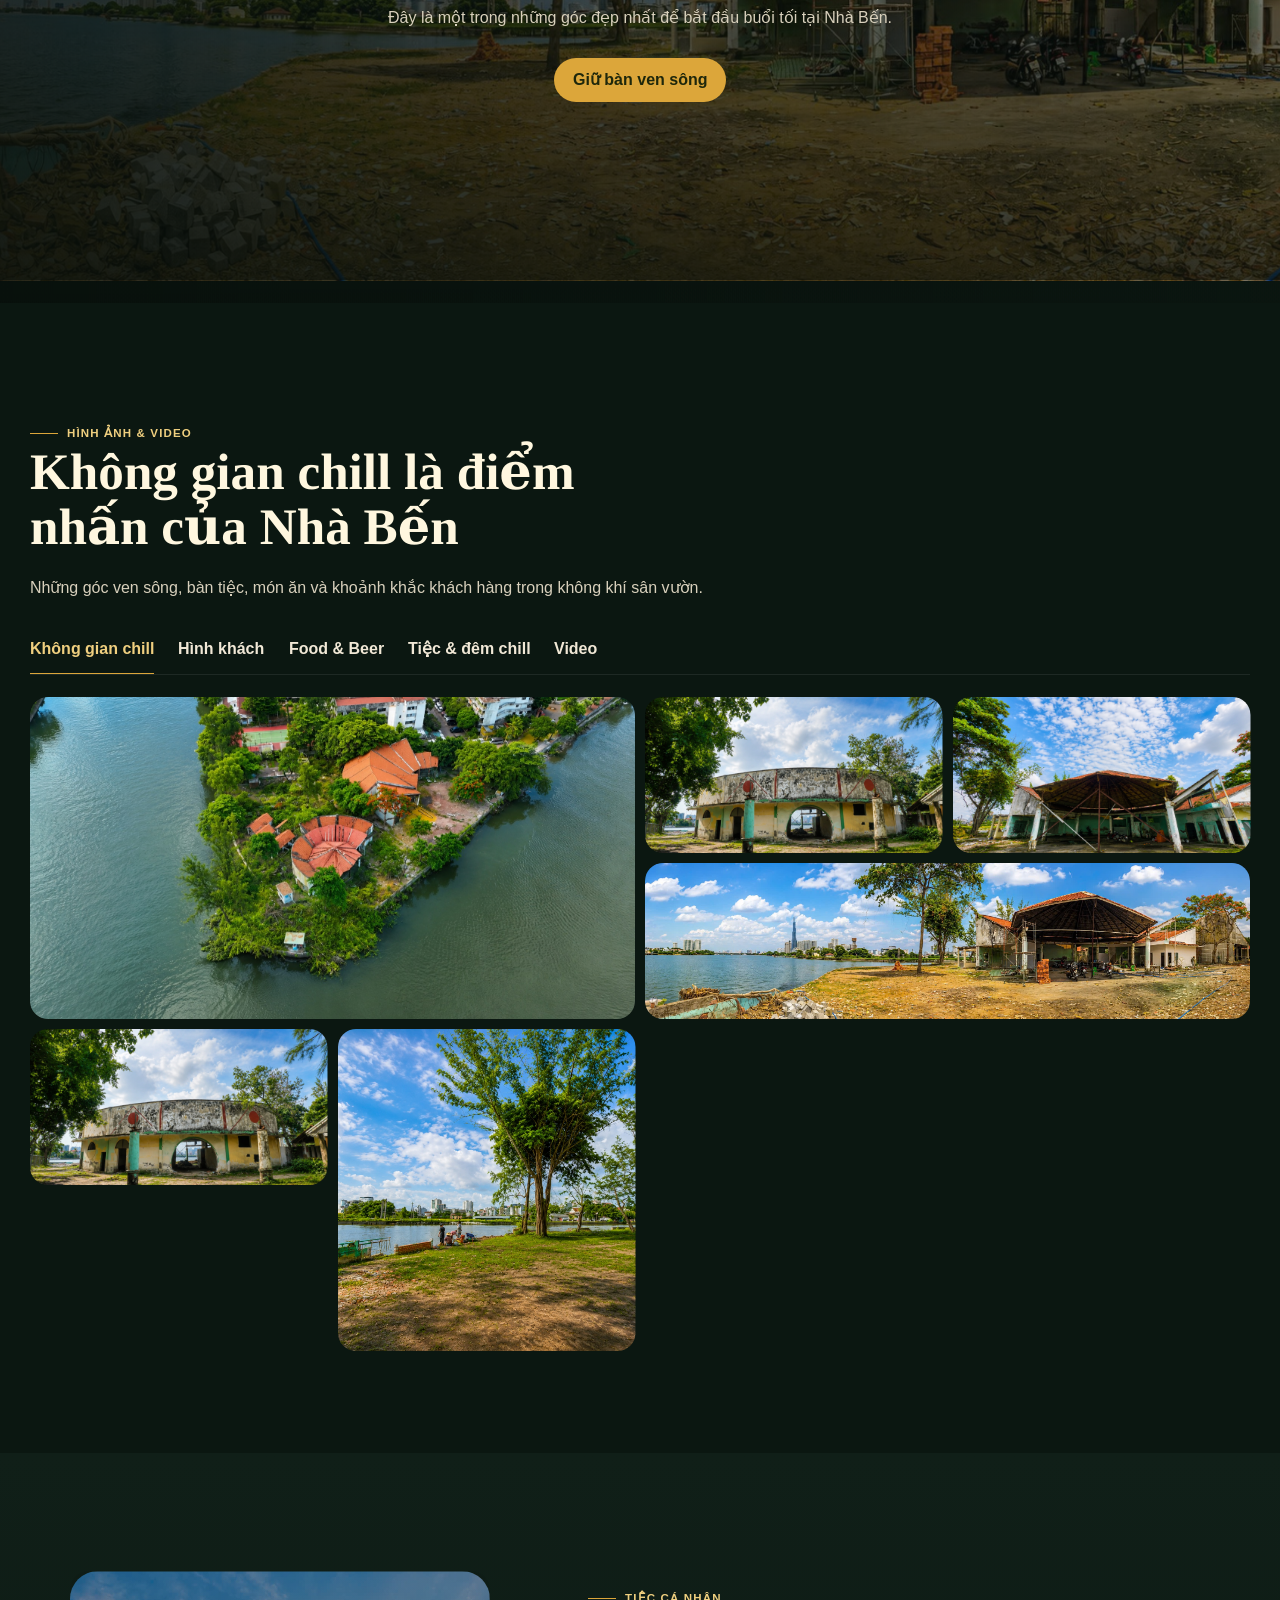
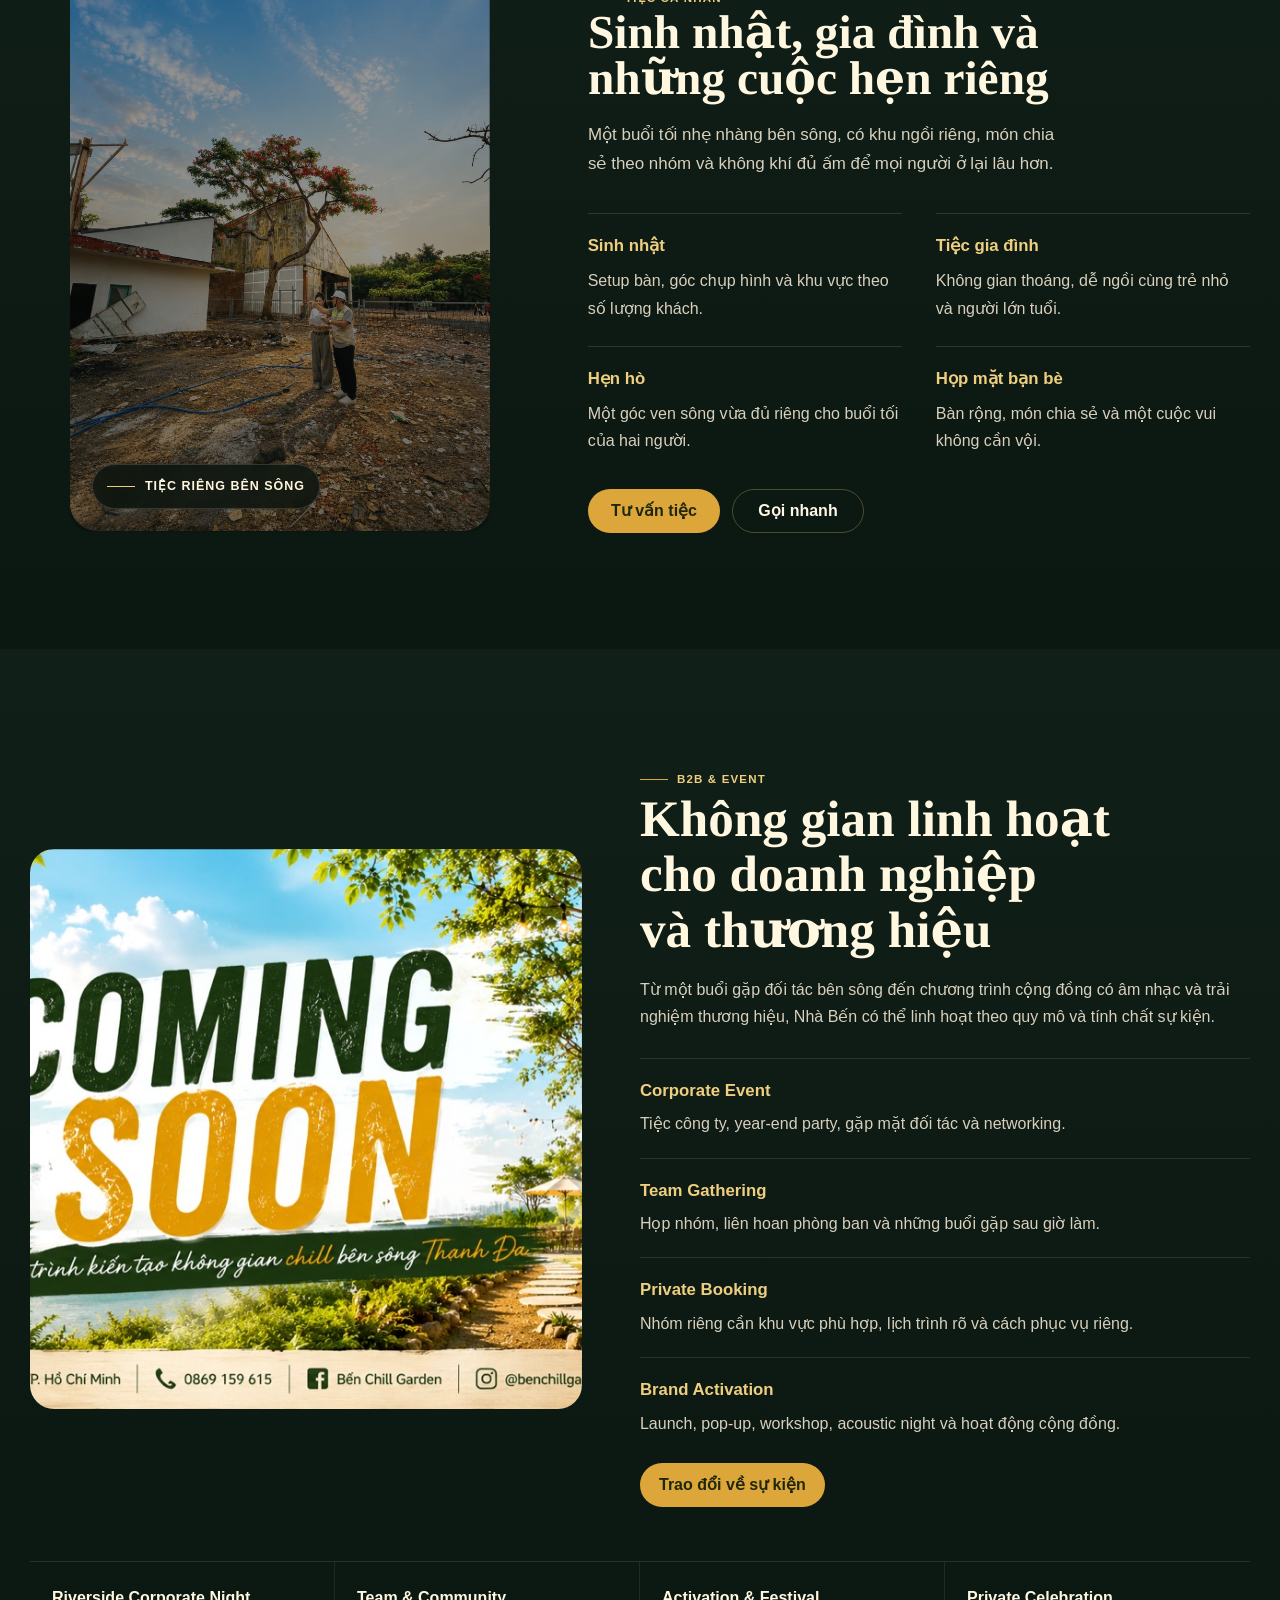
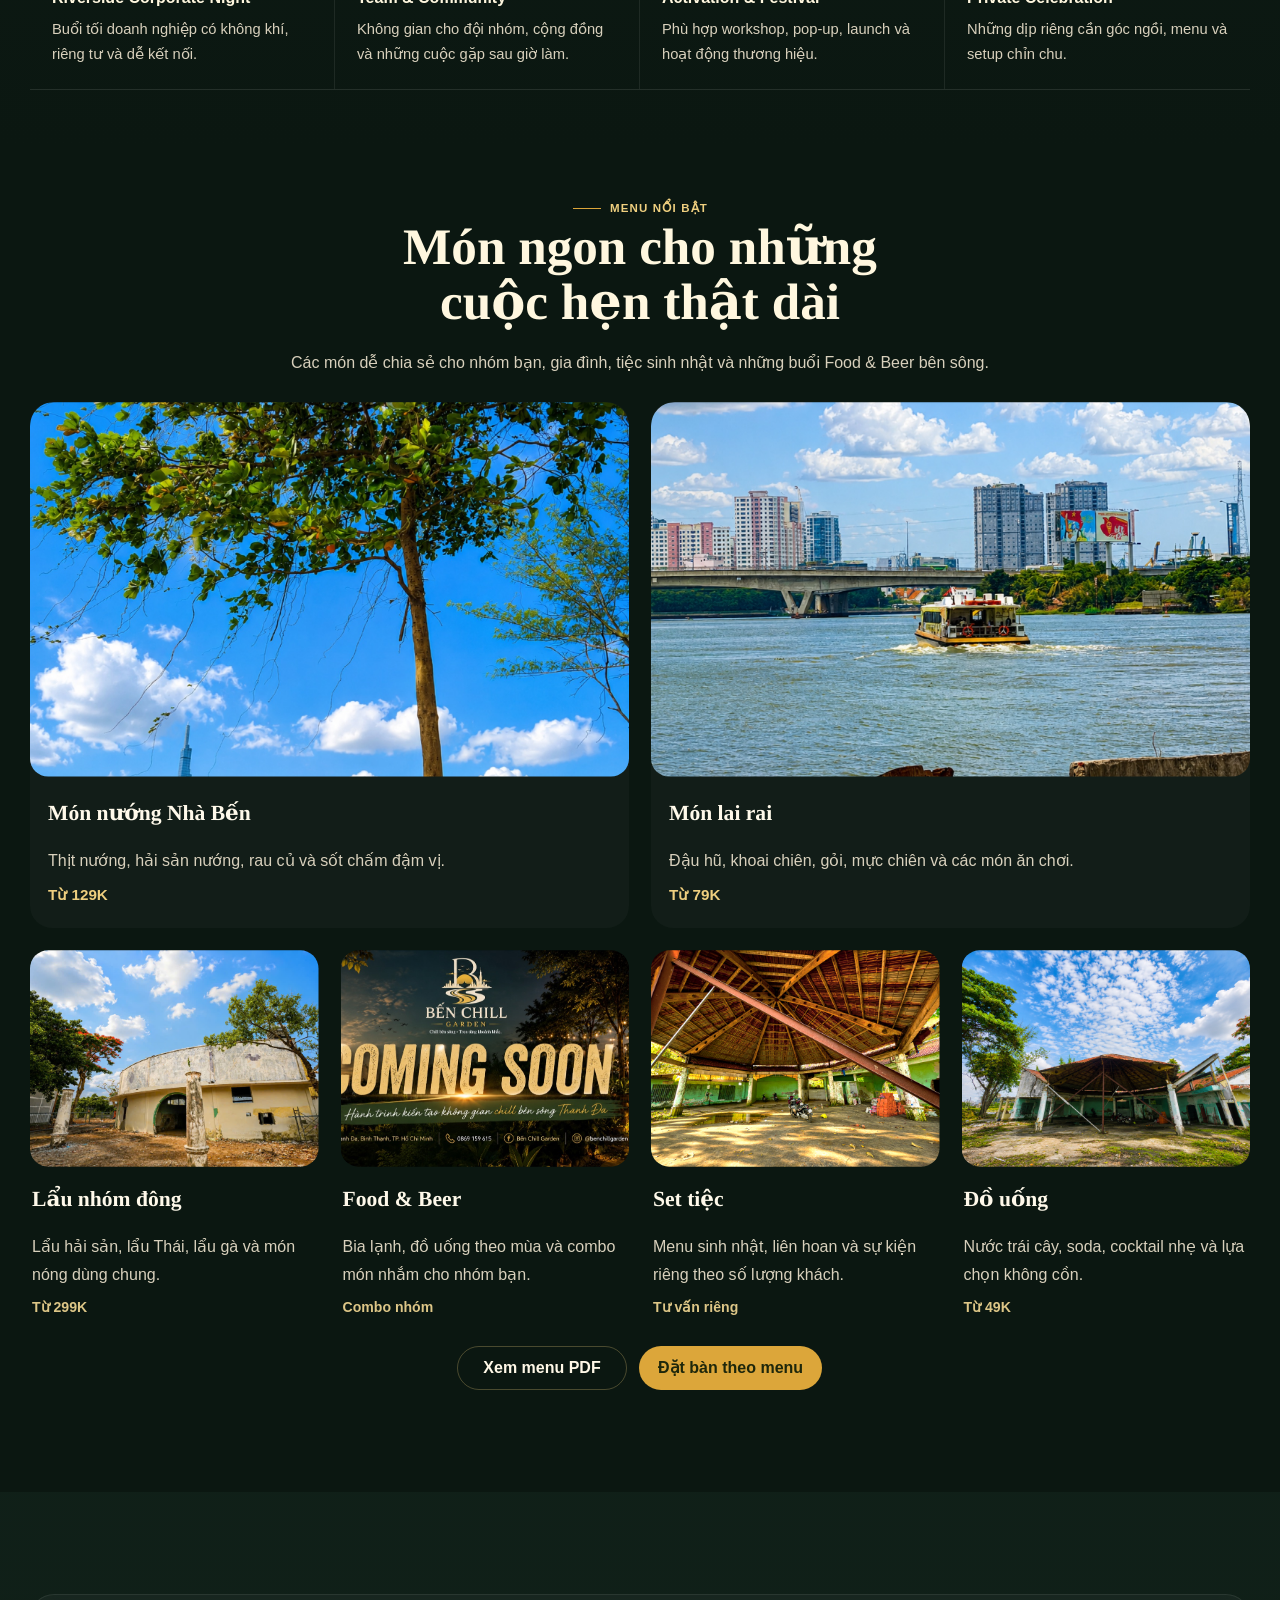
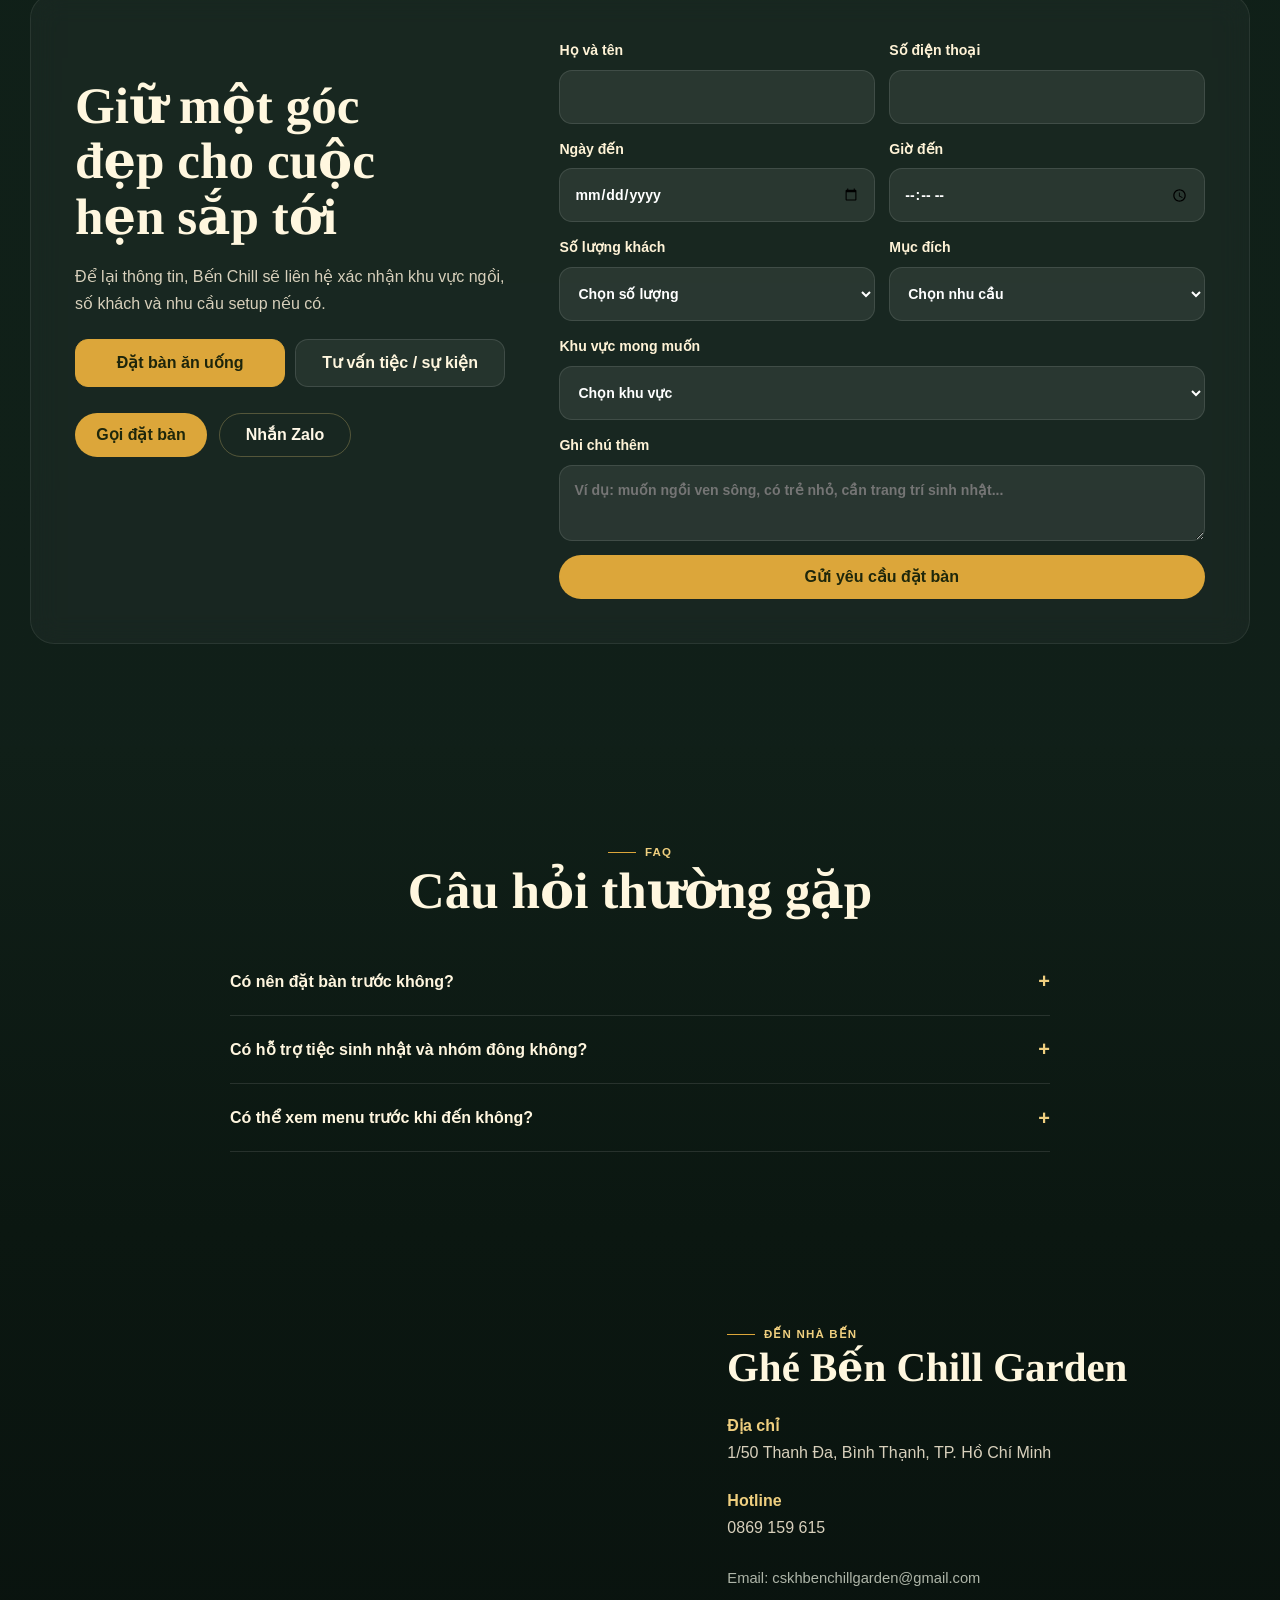
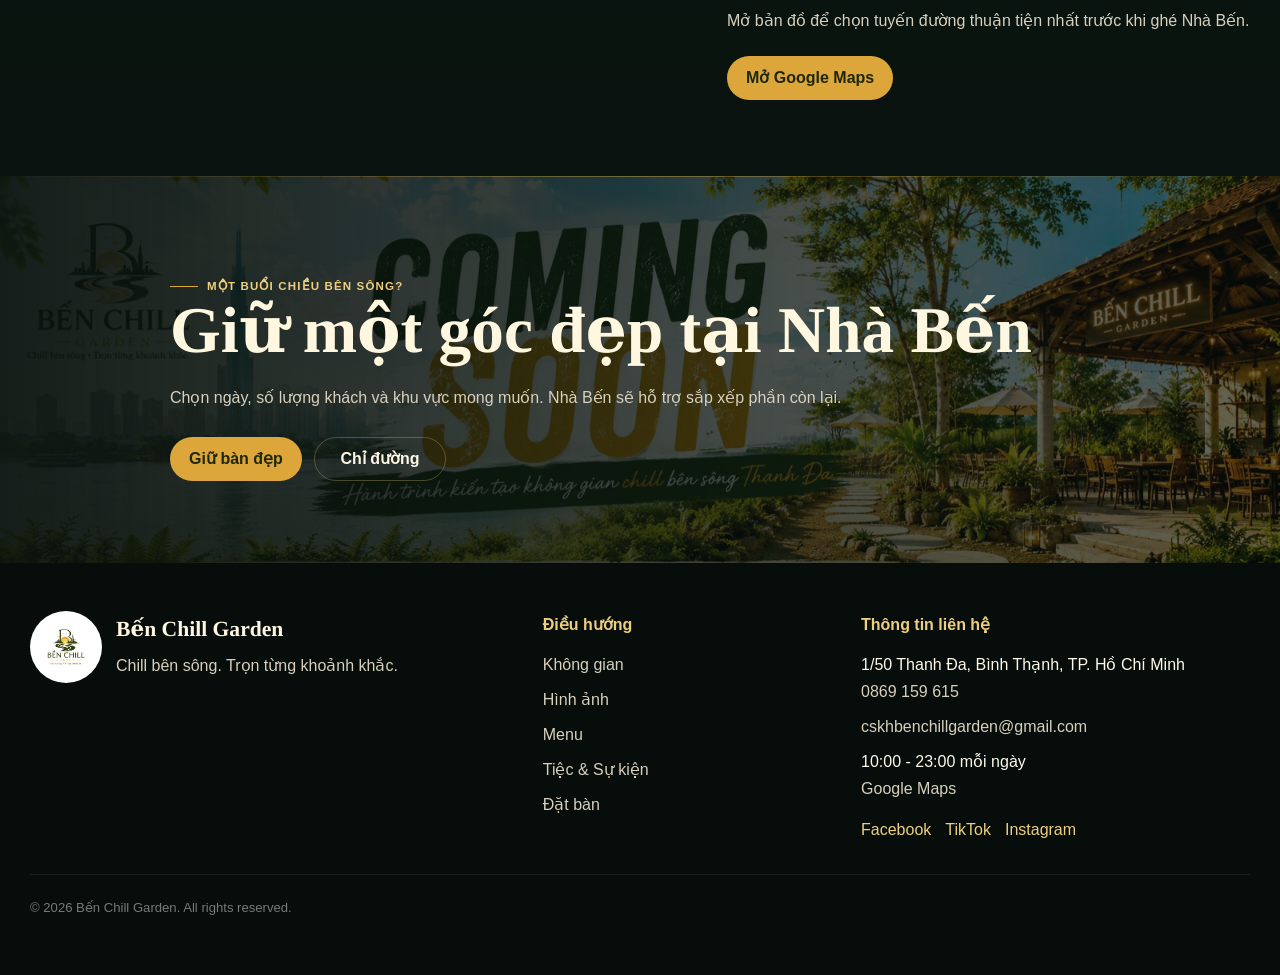
==== commit fb5e0640: "Update index.html" ====
--- a/index.html
+++ b/index.html
@@ -306,6 +306,58 @@
       .brand-title{font-size:clamp(2.35rem,13.4vw,3.35rem)!important}
       .brand-message{font-size:clamp(1.02rem,5.8vw,1.45rem)!important}
     }
+    @media(max-width:760px){
+      .hero-logo{
+        width:min(100%,540px)!important;
+        margin-left:auto!important;
+        margin-right:auto!important;
+        justify-self:center!important;
+        place-items:center!important;
+      }
+      .hero-logo img{
+        margin-left:auto!important;
+        margin-right:auto!important;
+      }
+      .strip-grid div{
+        align-content:start!important;
+        justify-items:start!important;
+        min-height:112px!important;
+        padding:18px!important;
+      }
+      .strip b{
+        line-height:1.22!important;
+      }
+      .strip span{
+        line-height:1.45!important;
+        margin-top:7px!important;
+      }
+      .gallery-tabs{
+        display:grid!important;
+        grid-template-columns:repeat(2,minmax(0,1fr))!important;
+        gap:14px 18px!important;
+        overflow:visible!important;
+        border-bottom:1px solid rgba(255,255,255,.08)!important;
+        padding-bottom:14px!important;
+      }
+      .gallery-tabs .tab-btn{
+        width:100%!important;
+        min-height:44px!important;
+        white-space:normal!important;
+        overflow:visible!important;
+        text-align:left!important;
+        font-size:clamp(.92rem,4.2vw,1.05rem)!important;
+        line-height:1.18!important;
+        padding:0 0 10px!important;
+      }
+      .gallery-tabs .tab-btn:last-child{
+        grid-column:1 / -1!important;
+      }
+    }
+    @media(max-width:390px){
+      .strip-grid div{min-height:118px!important;padding:16px!important}
+      .gallery-tabs{gap:12px 14px!important}
+      .gallery-tabs .tab-btn{font-size:.92rem!important}
+    }
   </style>
 </head>
 <body>
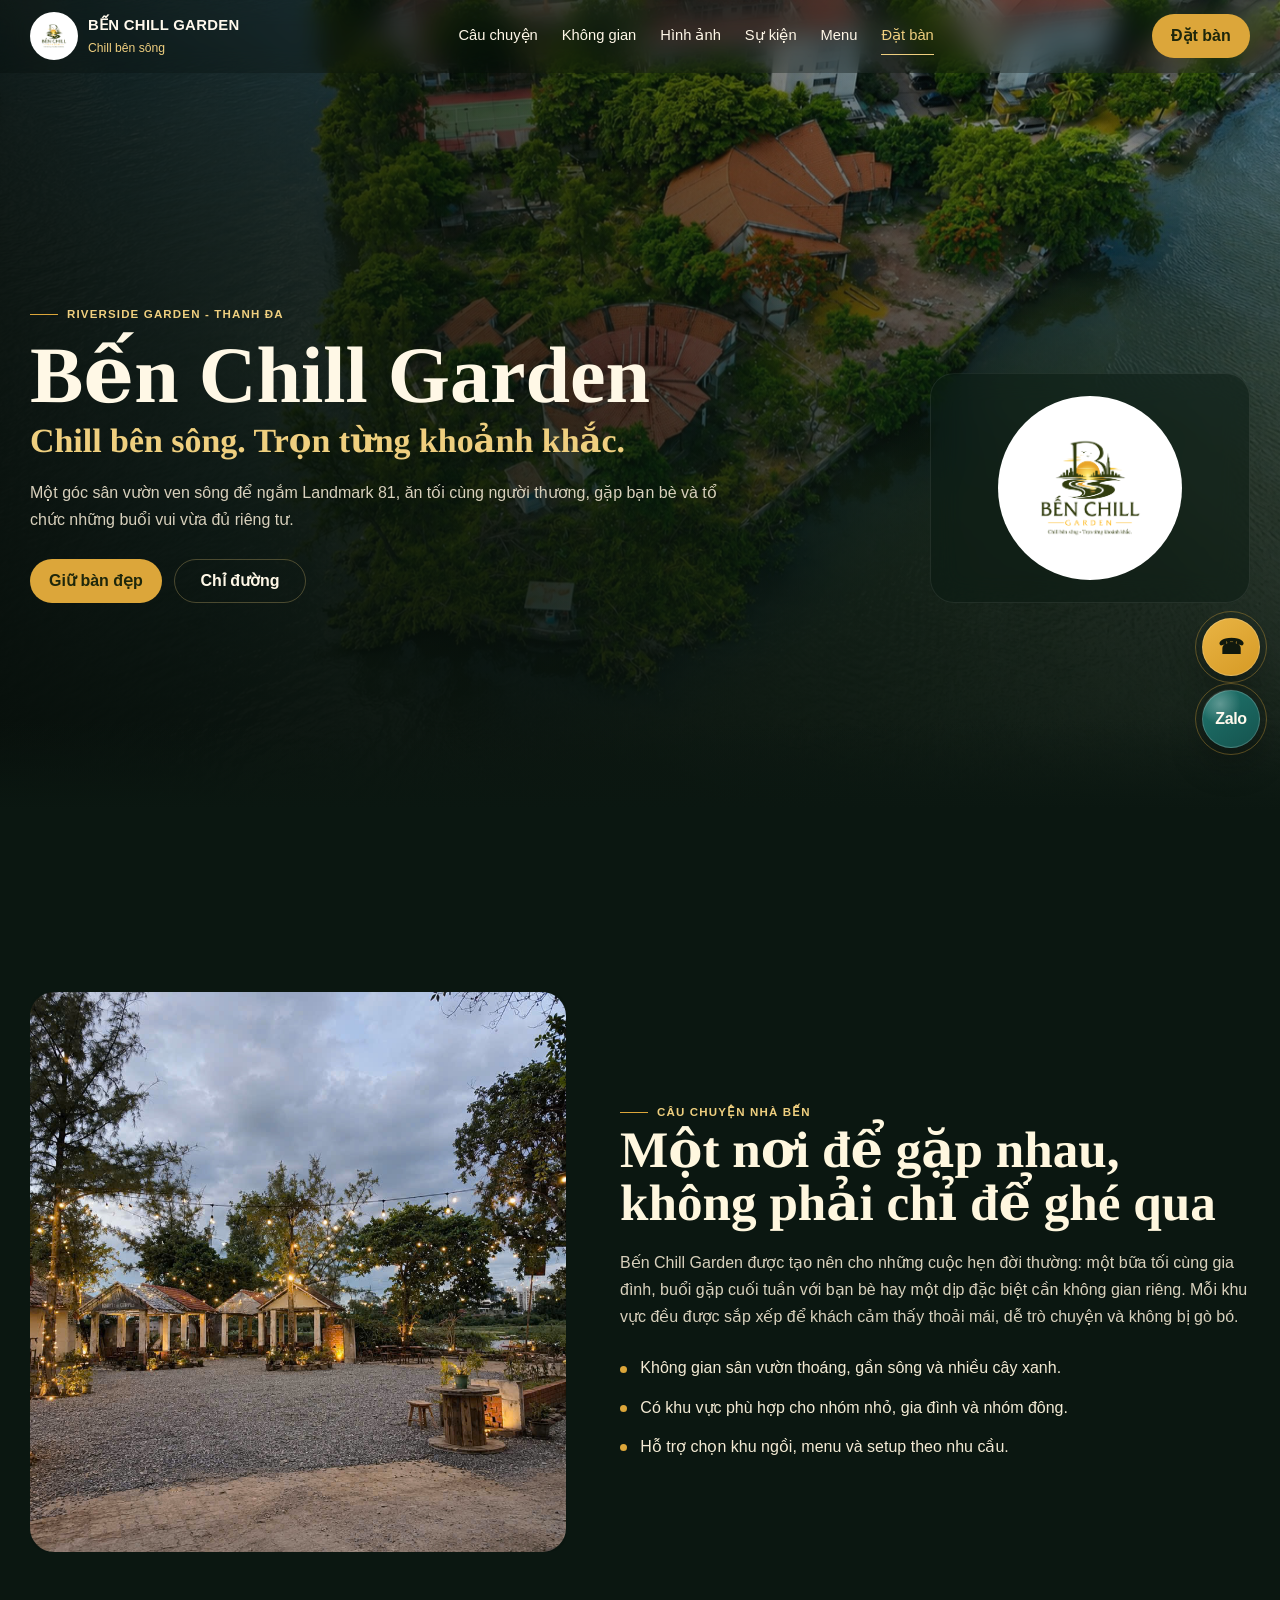
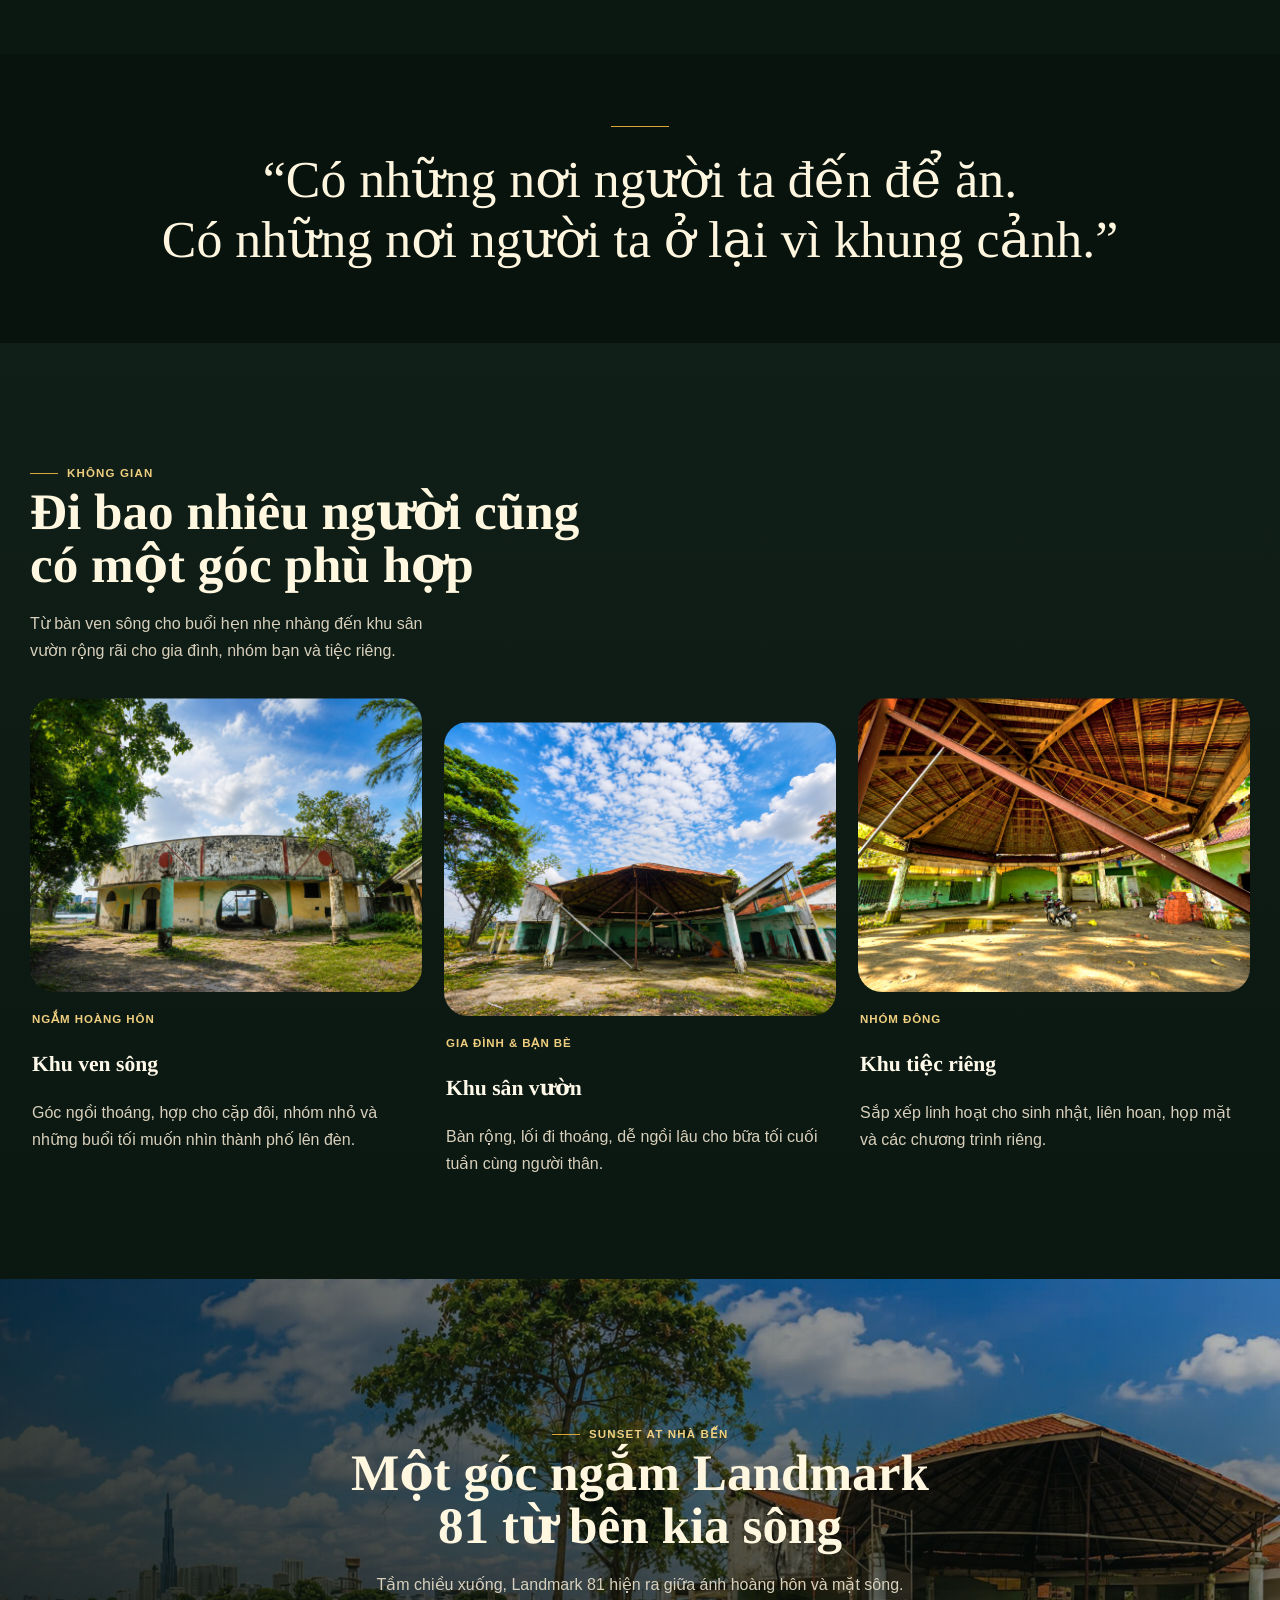
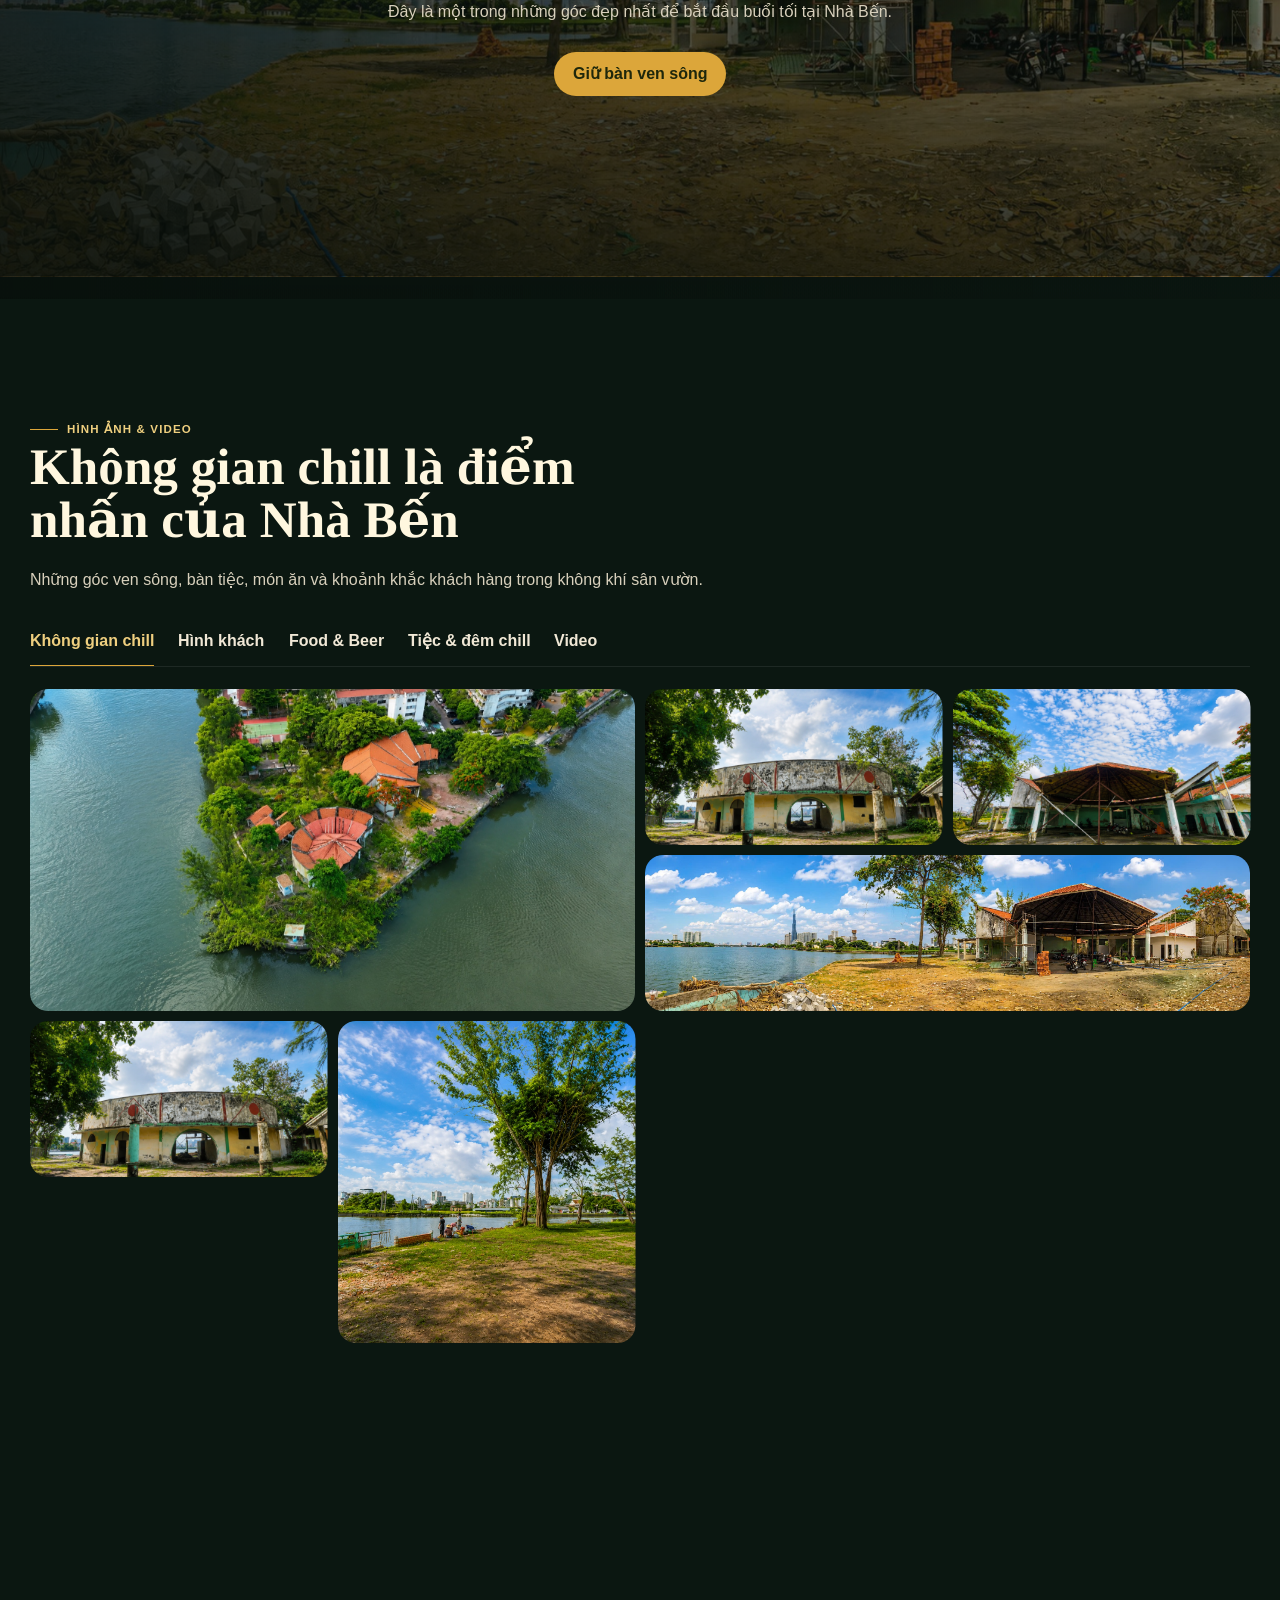
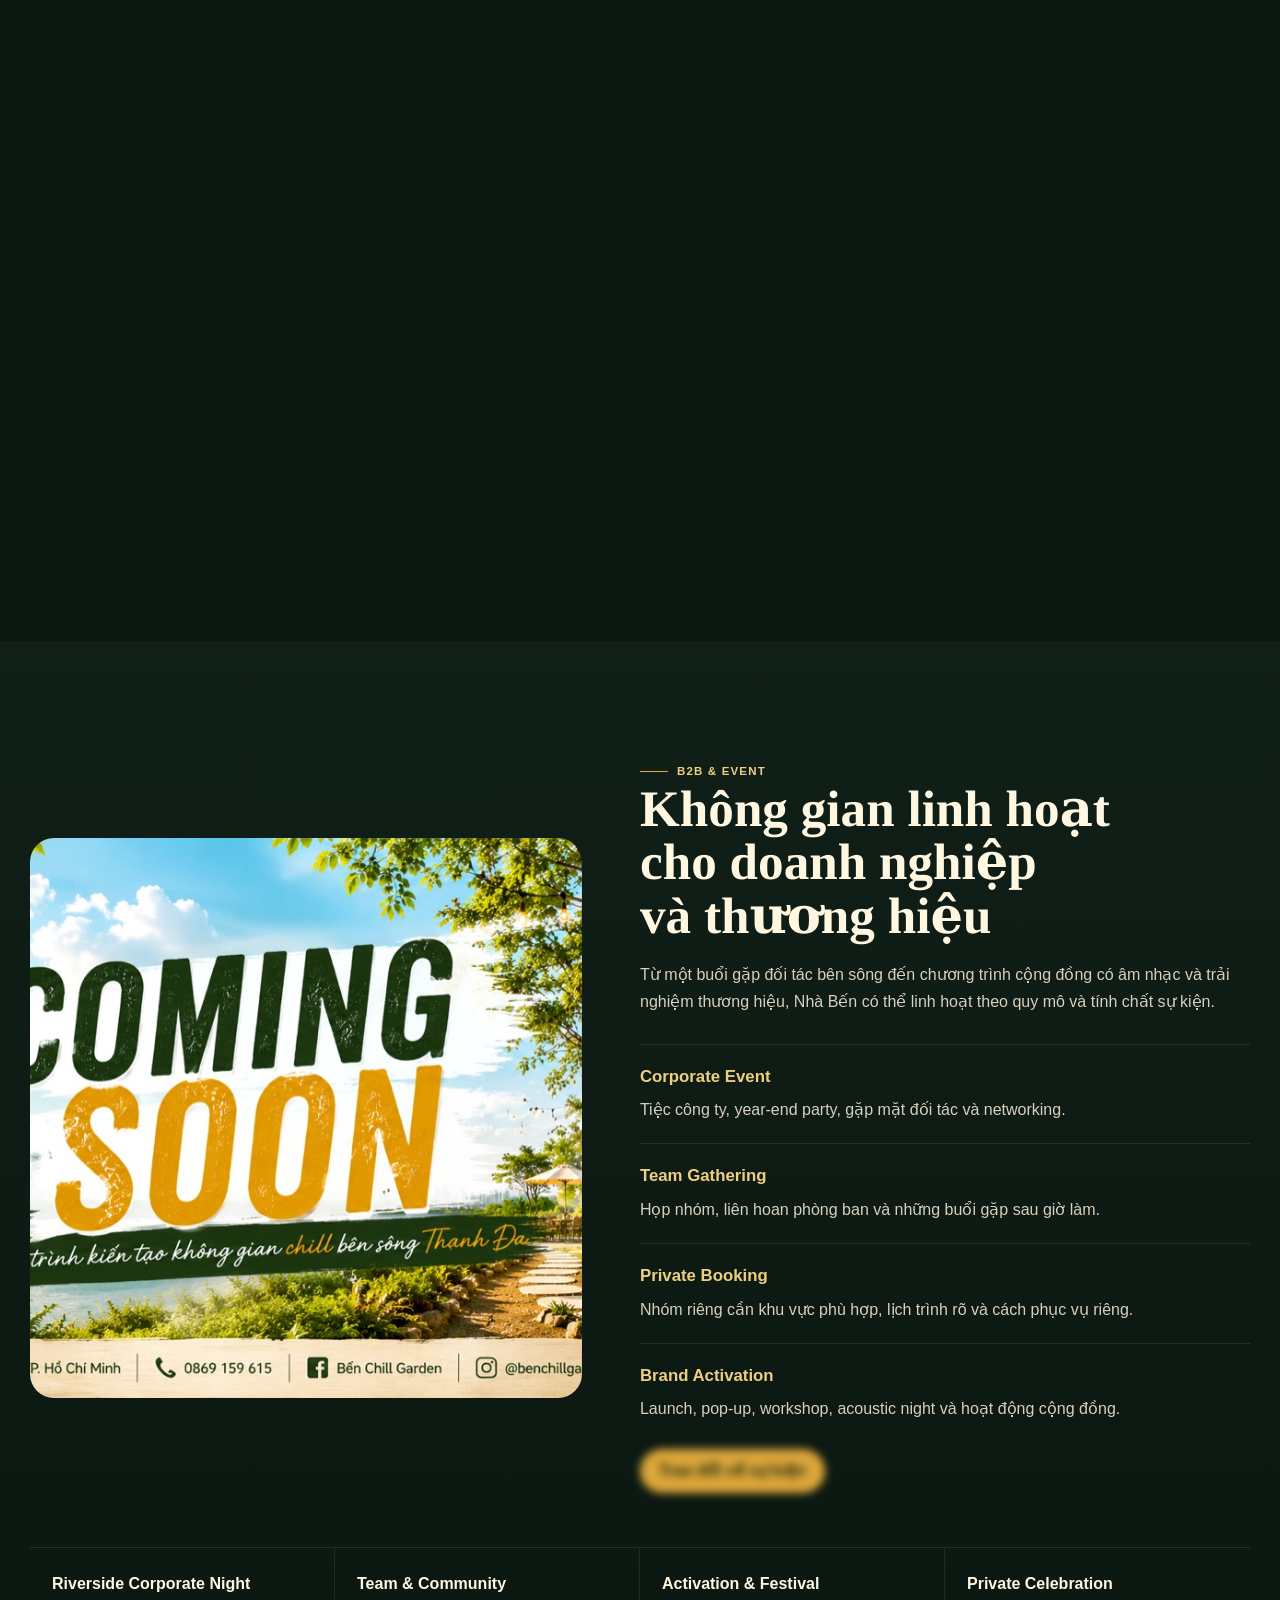
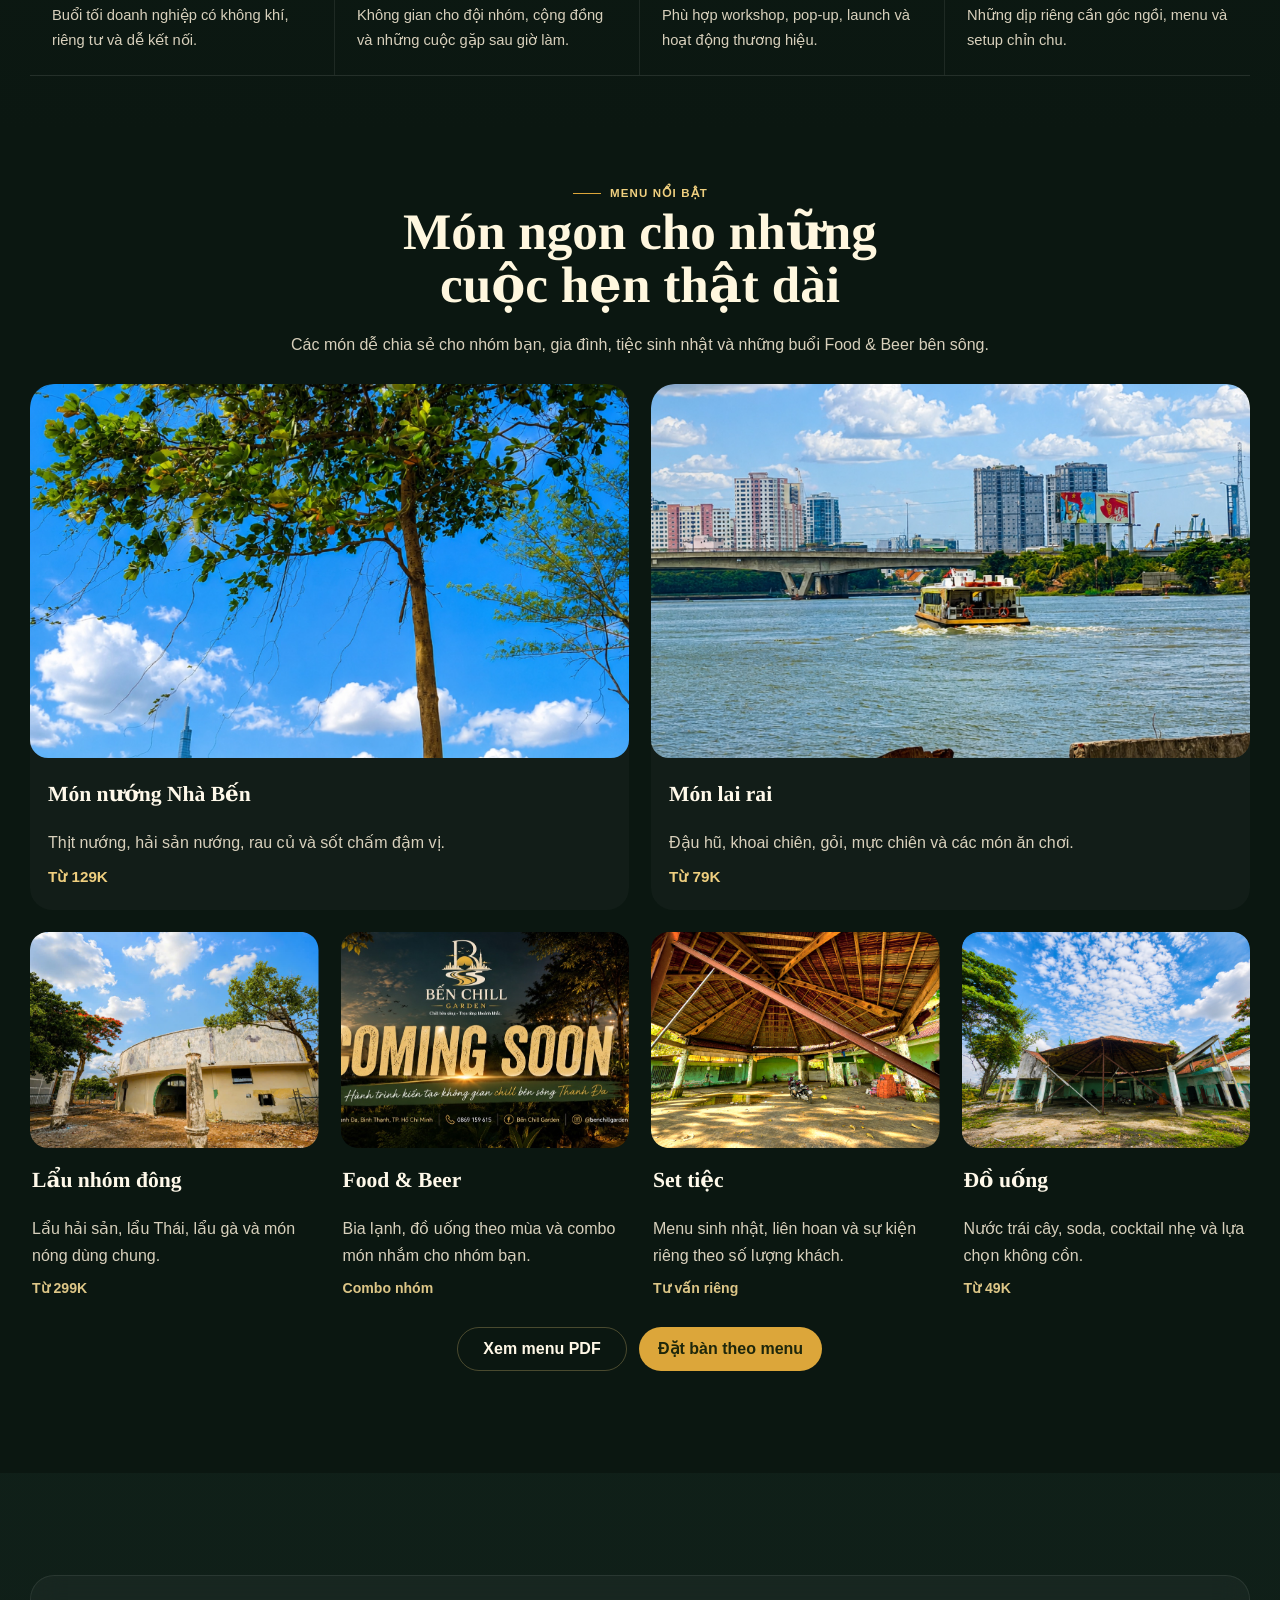
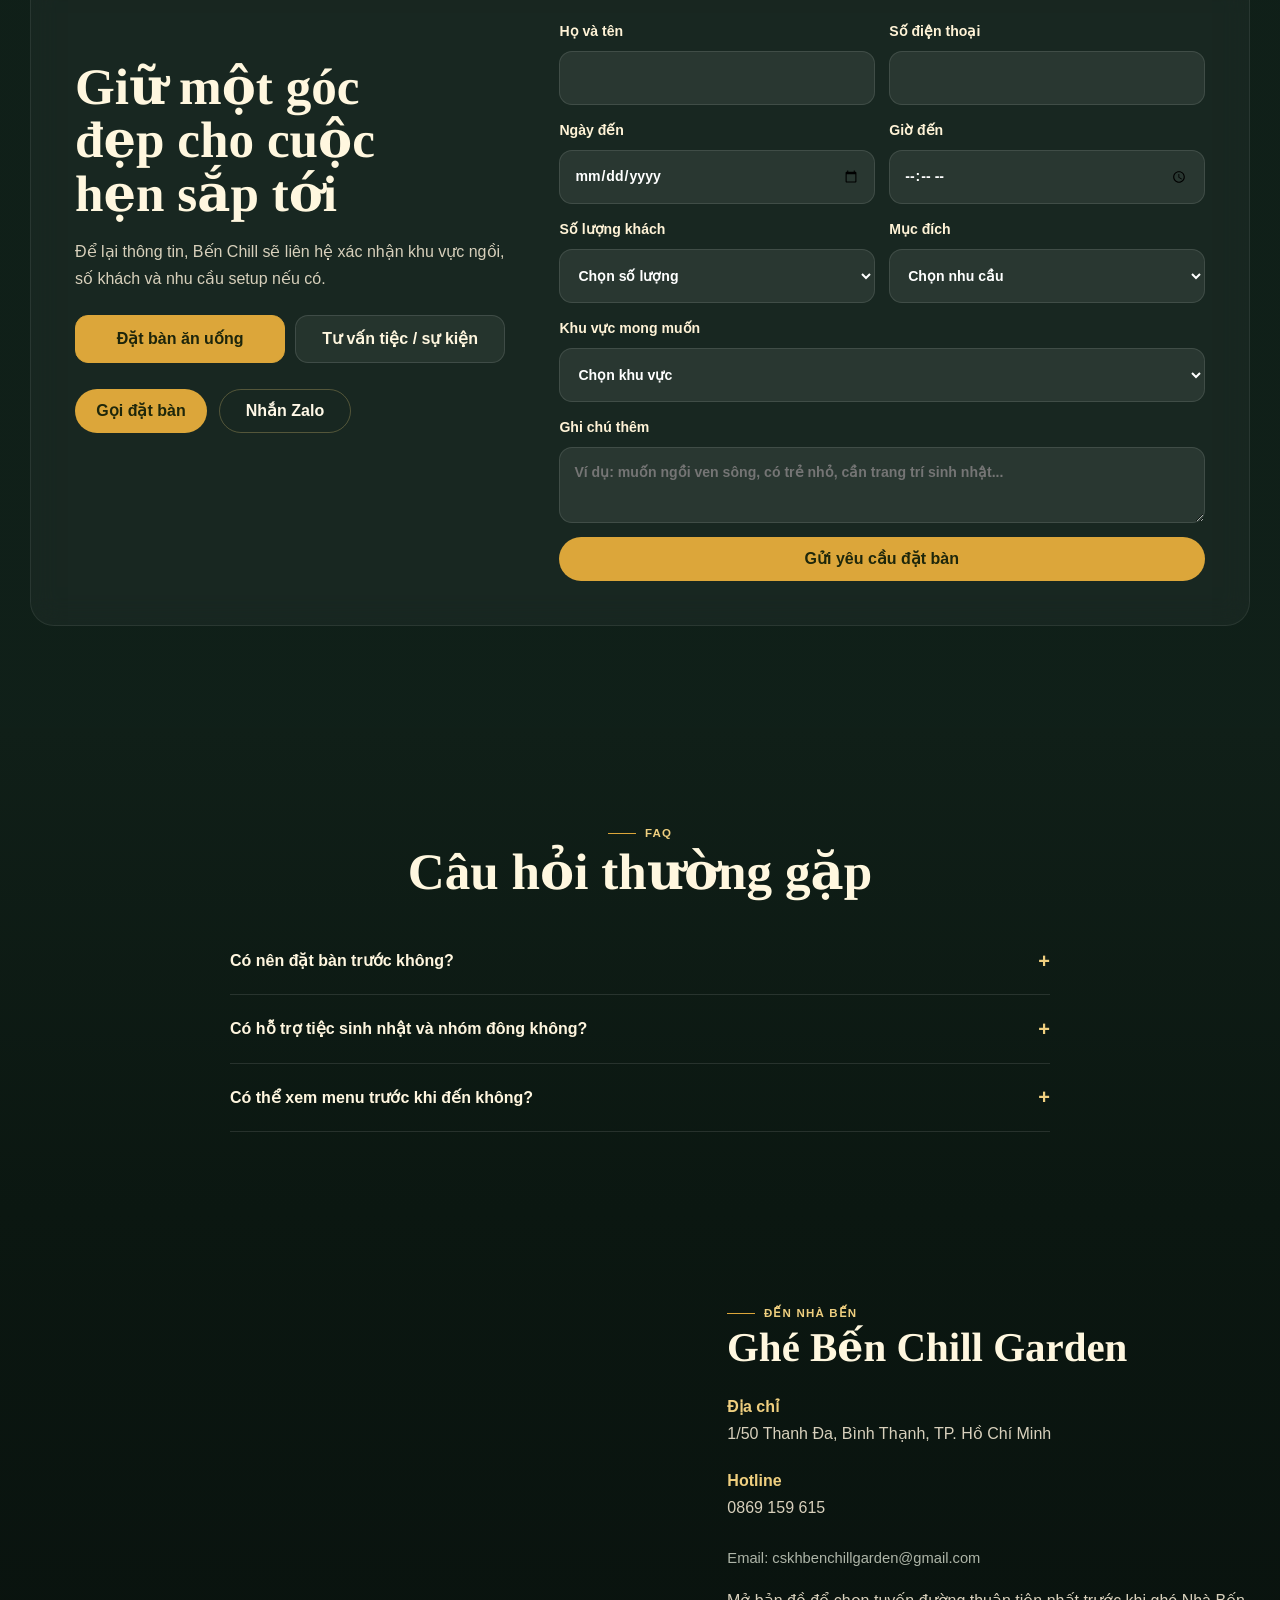
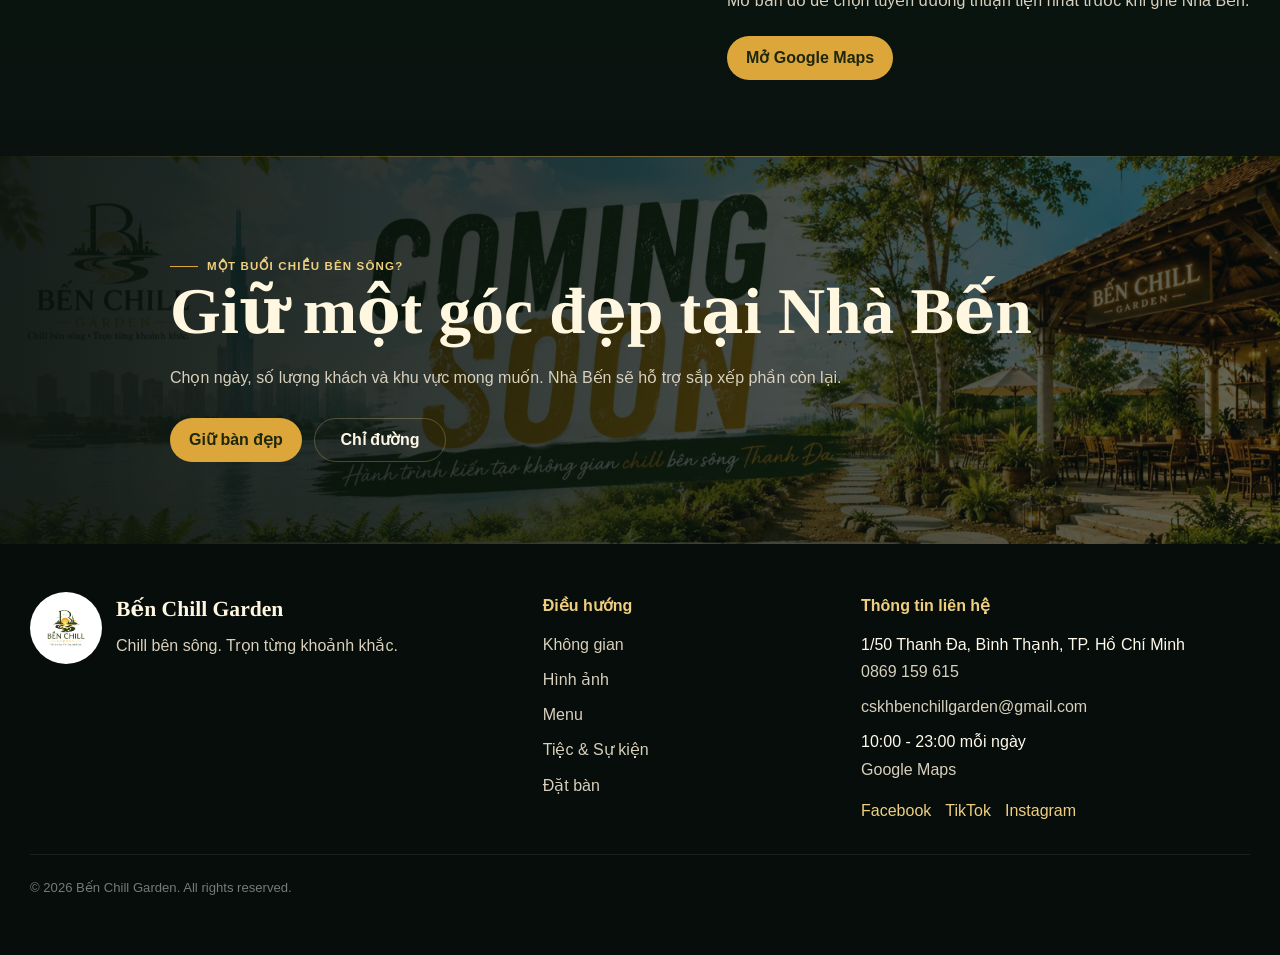
==== commit f27db9a7: "Update index.html" ====
--- a/index.html
+++ b/index.html
@@ -332,31 +332,75 @@
         margin-top:7px!important;
       }
       .gallery-tabs{
-        display:grid!important;
-        grid-template-columns:repeat(2,minmax(0,1fr))!important;
-        gap:14px 18px!important;
-        overflow:visible!important;
+        display:flex!important;
+        flex-wrap:nowrap!important;
+        gap:18px!important;
+        overflow-x:auto!important;
+        overflow-y:hidden!important;
         border-bottom:1px solid rgba(255,255,255,.08)!important;
-        padding-bottom:14px!important;
+        padding:0 0 12px!important;
+        margin-bottom:18px!important;
+        scroll-snap-type:x proximity;
       }
       .gallery-tabs .tab-btn{
-        width:100%!important;
-        min-height:44px!important;
-        white-space:normal!important;
+        flex:0 0 auto!important;
+        min-height:36px!important;
+        max-width:none!important;
+        white-space:nowrap!important;
         overflow:visible!important;
         text-align:left!important;
-        font-size:clamp(.92rem,4.2vw,1.05rem)!important;
-        line-height:1.18!important;
-        padding:0 0 10px!important;
-      }
-      .gallery-tabs .tab-btn:last-child{
-        grid-column:1 / -1!important;
+        font-size:clamp(.9rem,3.65vw,1rem)!important;
+        line-height:1.12!important;
+        padding:0 0 9px!important;
+        scroll-snap-align:start;
       }
     }
     @media(max-width:390px){
       .strip-grid div{min-height:118px!important;padding:16px!important}
-      .gallery-tabs{gap:12px 14px!important}
-      .gallery-tabs .tab-btn{font-size:.92rem!important}
+      .gallery-tabs{gap:15px!important}
+      .gallery-tabs .tab-btn{font-size:.88rem!important}
+    }
+    .head h2,.copy h2,.sunset-content h2,.personal-copy h2,.b2b-section h2,.booking h2,.contact-section h2,.closing-inner h2{
+      text-wrap:balance;
+      letter-spacing:0!important;
+    }
+    @media(min-width:981px){
+      .head h2,.copy h2,.sunset-content h2,.personal-copy h2,.b2b-section h2,.booking h2,.contact-section h2{
+        line-height:1.04!important;
+      }
+    }
+    @media(min-width:681px) and (max-width:980px){
+      .head h2,.copy h2,.sunset-content h2,.personal-copy h2,.b2b-section h2,.booking h2,.contact-section h2,.closing-inner h2{
+        font-size:clamp(2.45rem,6.1vw,3.6rem)!important;
+        line-height:1.04!important;
+        max-width:860px;
+      }
+    }
+    @media(max-width:760px){
+      .head h2,.copy h2,.sunset-content h2,.personal-copy h2,.b2b-section h2,.booking h2,.contact-section h2,.closing-inner h2{
+        font-size:clamp(2.28rem,9.2vw,3rem)!important;
+        line-height:1.04!important;
+        max-width:100%!important;
+      }
+      .head .lead,.copy p,.sunset-content p,.personal-lead,.b2b-section .lead,.booking p,.contact-section .lead,.closing-inner p{
+        font-size:clamp(1rem,4.45vw,1.15rem)!important;
+        line-height:1.62!important;
+      }
+      .gallery{
+        grid-auto-rows:142px!important;
+        gap:9px!important;
+      }
+      .gallery img{
+        border-radius:14px!important;
+      }
+    }
+    @media(max-width:390px){
+      .head h2,.copy h2,.sunset-content h2,.personal-copy h2,.b2b-section h2,.booking h2,.contact-section h2,.closing-inner h2{
+        font-size:clamp(2.05rem,8.8vw,2.7rem)!important;
+      }
+      .head .lead,.copy p,.sunset-content p,.personal-lead,.b2b-section .lead,.booking p,.contact-section .lead,.closing-inner p{
+        font-size:1rem!important;
+      }
     }
   </style>
 </head>
@@ -370,7 +414,7 @@
   </header>
   <main id="home">
     <section class="hero"><div class="container hero-grid"><div class="hero-copy"><span class="eyebrow">Riverside Garden - Thanh Đa</span><h1><span class="brand-title">Bến Chill Garden</span><span class="brand-message">Chill bên sông. Trọn từng khoảnh khắc.</span></h1><p>Một góc sân vườn ven sông để ngắm Landmark 81, ăn tối cùng người thương, gặp bạn bè và tổ chức những buổi vui vừa đủ riêng tư.</p><div class="hero-actions"><a class="btn primary" href="#booking">Giữ bàn đẹp</a><a class="btn secondary" href="https://www.google.com/maps/place/B%E1%BA%BFn+Chill+Garden/@10.8111234,106.7182749,16z/data=!3m1!4b1!4m6!3m5!1s0x3175290069e851d3:0x35d2839f1e7152b6!8m2!3d10.8111181!4d106.7208498!16s%2Fg%2F11zgqbbg63?entry=ttu&g_ep=EgoyMDI2MDcwOC4wIKXMDSoASAFQAw%3D%3D" target="_blank" rel="noopener noreferrer">Chỉ đường</a></div></div><aside class="hero-logo"><img src="./ben-chill-logo.png" alt="Logo Bến Chill Garden" width="220" height="220" /></aside></div></section>
-    <section class="strip"><div class="container strip-grid"><div><b>Ven sông Thanh Đa</b><span>Không gian xanh, nhiều góc ngồi thoáng</span></div><div><b>Góc ngắm Landmark 81</b><span>Đẹp nhất vào chiều tối</span></div><div><b>Tiệc và nhóm đông</b><span>Sinh nhật, liên hoan, họp mặt</span></div><div><b>Food & Beer</b><span>Món ăn chia sẻ, bia lạnh, đồ uống</span></div></div></section>
+    <section class="strip"><div class="container strip-grid"><div><b>Ven sông Thanh Đa</b><span>Không gian xanh, nhiều góc ngồi thoáng</span></div><div><b>Góc ngắm Landmark&nbsp;81</b><span>Đẹp nhất vào chiều tối</span></div><div><b>Tiệc và nhóm đông</b><span>Sinh nhật, liên hoan, họp mặt</span></div><div><b>Food & Beer</b><span>Món ăn chia sẻ, bia lạnh, đồ uống</span></div></div></section>
     <section class="section" id="about"><div class="container split"><div class="image-stack"><img class="main-photo" src="./assets/cover-main.jpg" alt="Không gian Bến Chill Garden ven sông" width="1600" height="608" loading="lazy"><div class="note"><b>Một chiếc hẹn khác giữa Thanh Đa</b><p>Gió sông, cây xanh và ánh chiều xuống chậm. Nhà Bến là nơi mọi người có thể ngồi lâu hơn một chút, ăn ngon và kể nhau nghe thêm vài câu chuyện.</p></div></div><div class="copy"><span class="eyebrow">Câu chuyện Nhà Bến</span><h2>Một nơi để gặp nhau, không phải chỉ để ghé qua</h2><p>Bến Chill Garden được tạo nên cho những cuộc hẹn đời thường: một bữa tối cùng gia đình, buổi gặp cuối tuần với bạn bè hay một dịp đặc biệt cần không gian riêng. Mỗi khu vực đều được sắp xếp để khách cảm thấy thoải mái, dễ trò chuyện và không bị gò bó.</p><div class="checks"><span>Không gian sân vườn thoáng, gần sông và nhiều cây xanh.</span><span>Có khu vực phù hợp cho nhóm nhỏ, gia đình và nhóm đông.</span><span>Hỗ trợ chọn khu ngồi, menu và setup theo nhu cầu.</span></div></div></div></section>
     <section class="quote-section"><div class="container"><p><span class="quote-line">“Có những nơi người ta đến&nbsp;để&nbsp;ăn.</span><span class="quote-line">Có những nơi người ta ở lại vì khung cảnh.”</span></p></div></section>
     <section class="section soft" id="spaces"><div class="container"><div class="head"><span class="eyebrow">Không gian</span><h2>Đi bao nhiêu người cũng có một góc phù hợp</h2><p class="lead">Từ bàn ven sông cho buổi hẹn nhẹ nhàng đến khu sân vườn rộng rãi cho gia đình, nhóm bạn và tiệc riêng.</p></div><div class="grid"><article class="card"><img src="./assets/space-01.jpg" alt="Khu ven sông" width="1600" height="1200" loading="lazy"><div><span class="tag">Ngắm hoàng hôn</span><h3>Khu ven sông</h3><p>Góc ngồi thoáng, hợp cho cặp đôi, nhóm nhỏ và những buổi tối muốn nhìn thành phố lên đèn.</p></div></article><article class="card"><img src="./assets/space-02.jpg" alt="Khu sân vườn" width="1600" height="1200" loading="lazy"><div><span class="tag">Gia đình & bạn bè</span><h3>Khu sân vườn</h3><p>Bàn rộng, lối đi thoáng, dễ ngồi lâu cho bữa tối cuối tuần cùng người thân.</p></div></article><article class="card"><img src="./assets/event-01.jpg" alt="Khu tiệc riêng" width="1600" height="1200" loading="lazy"><div><span class="tag">Nhóm đông</span><h3>Khu tiệc riêng</h3><p>Sắp xếp linh hoạt cho sinh nhật, liên hoan, họp mặt và các chương trình riêng.</p></div></article></div></div></section>
